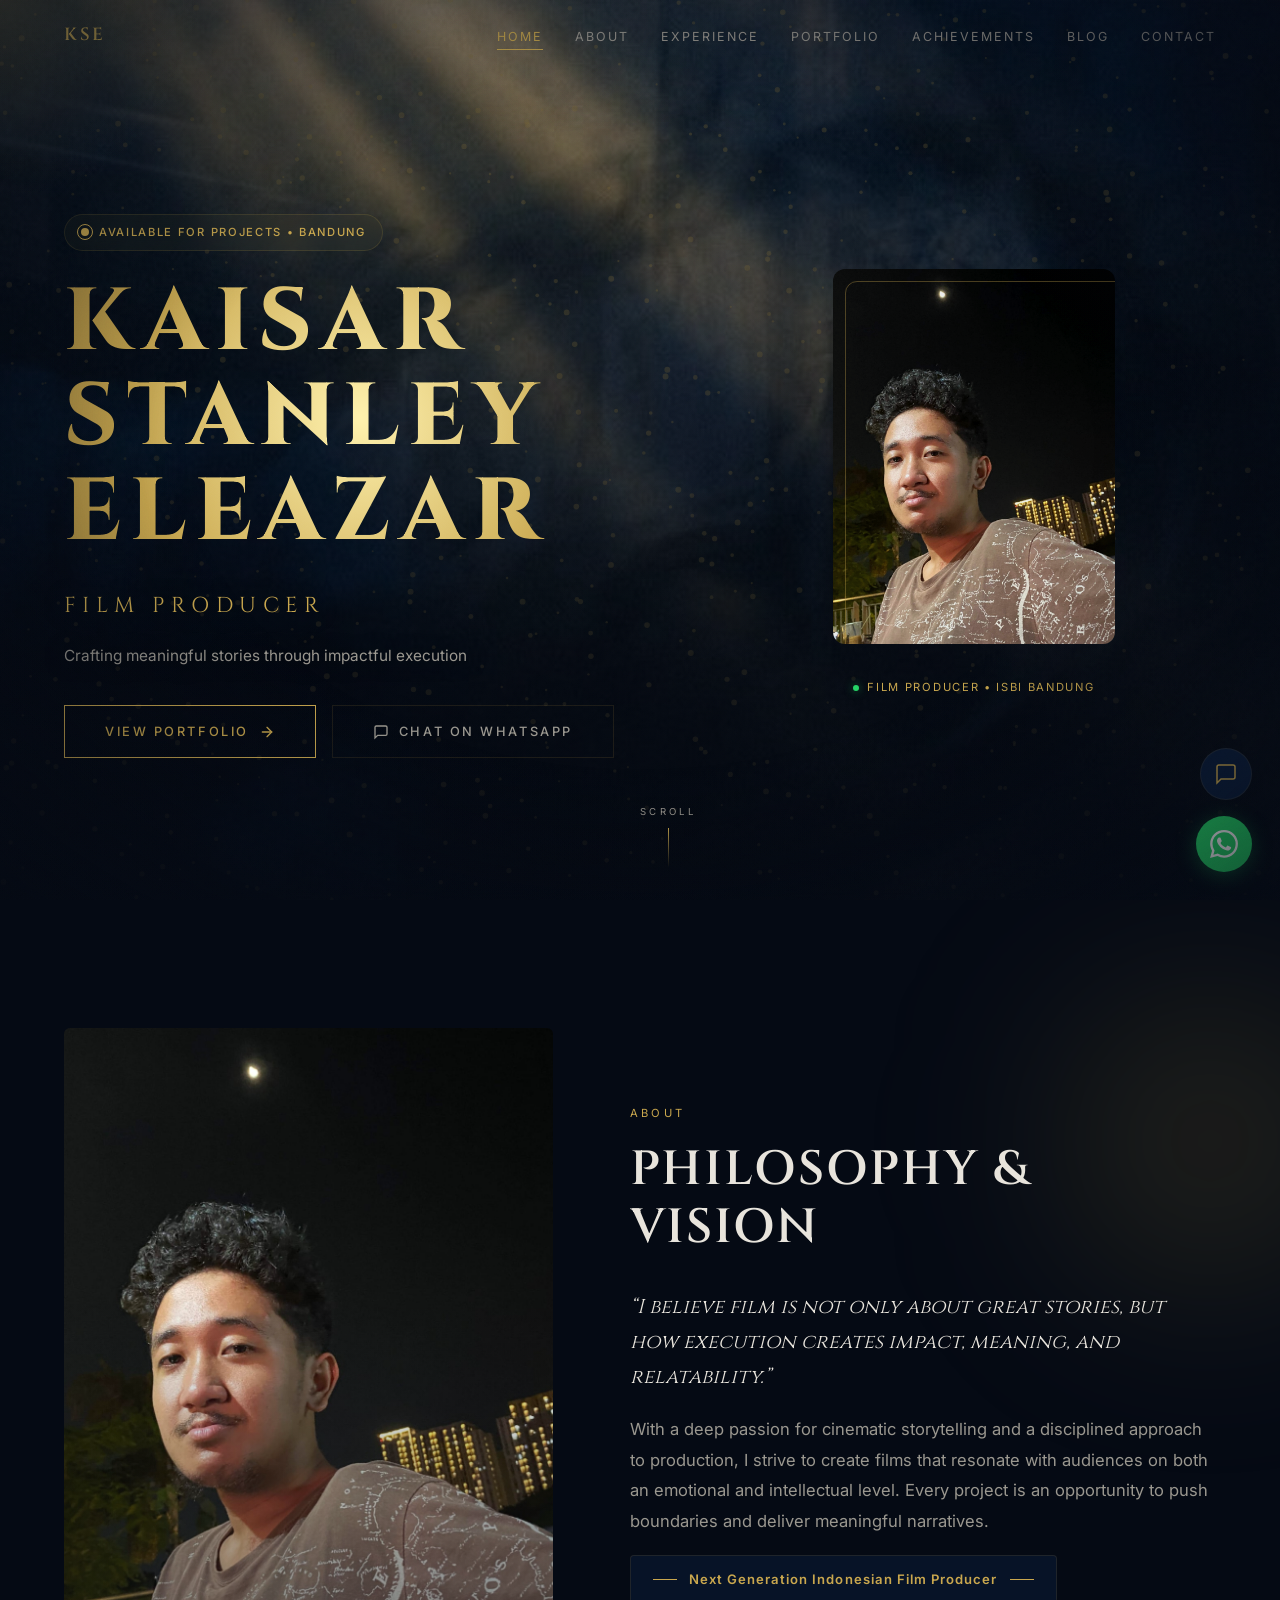
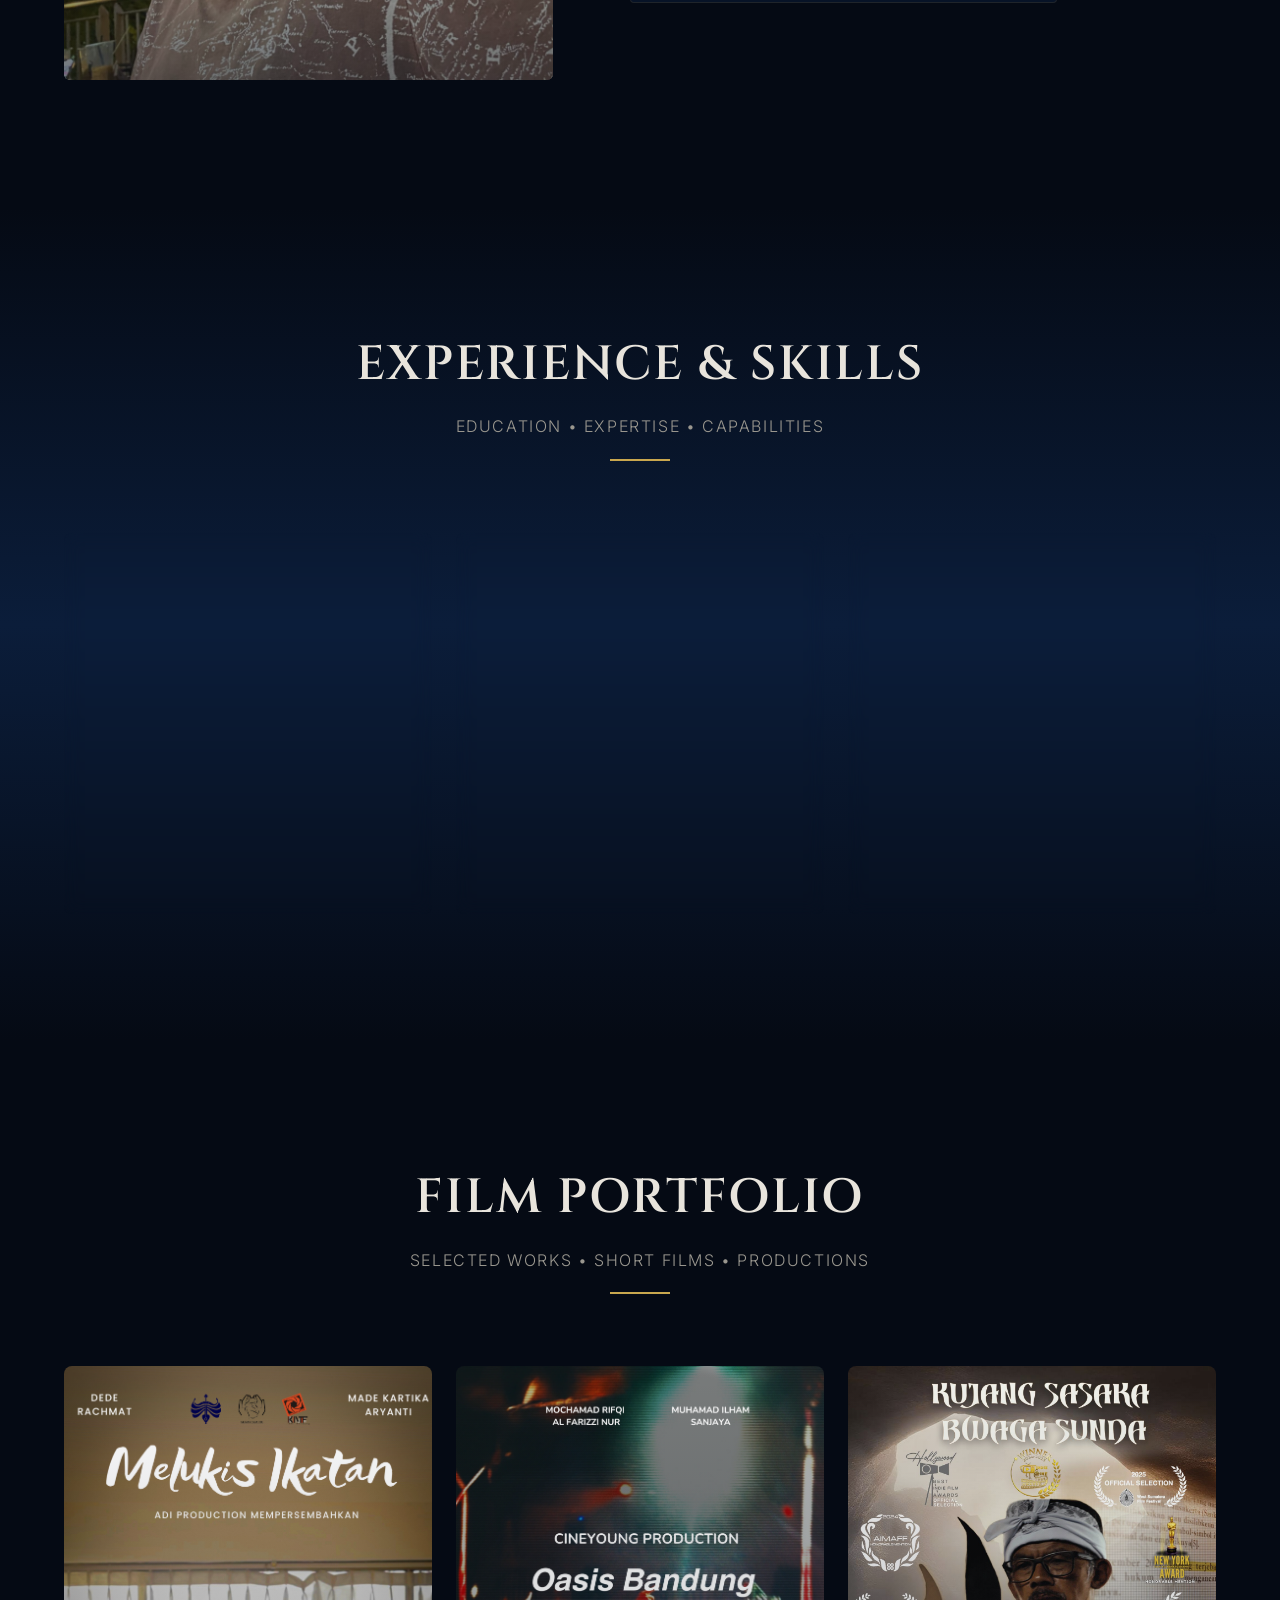
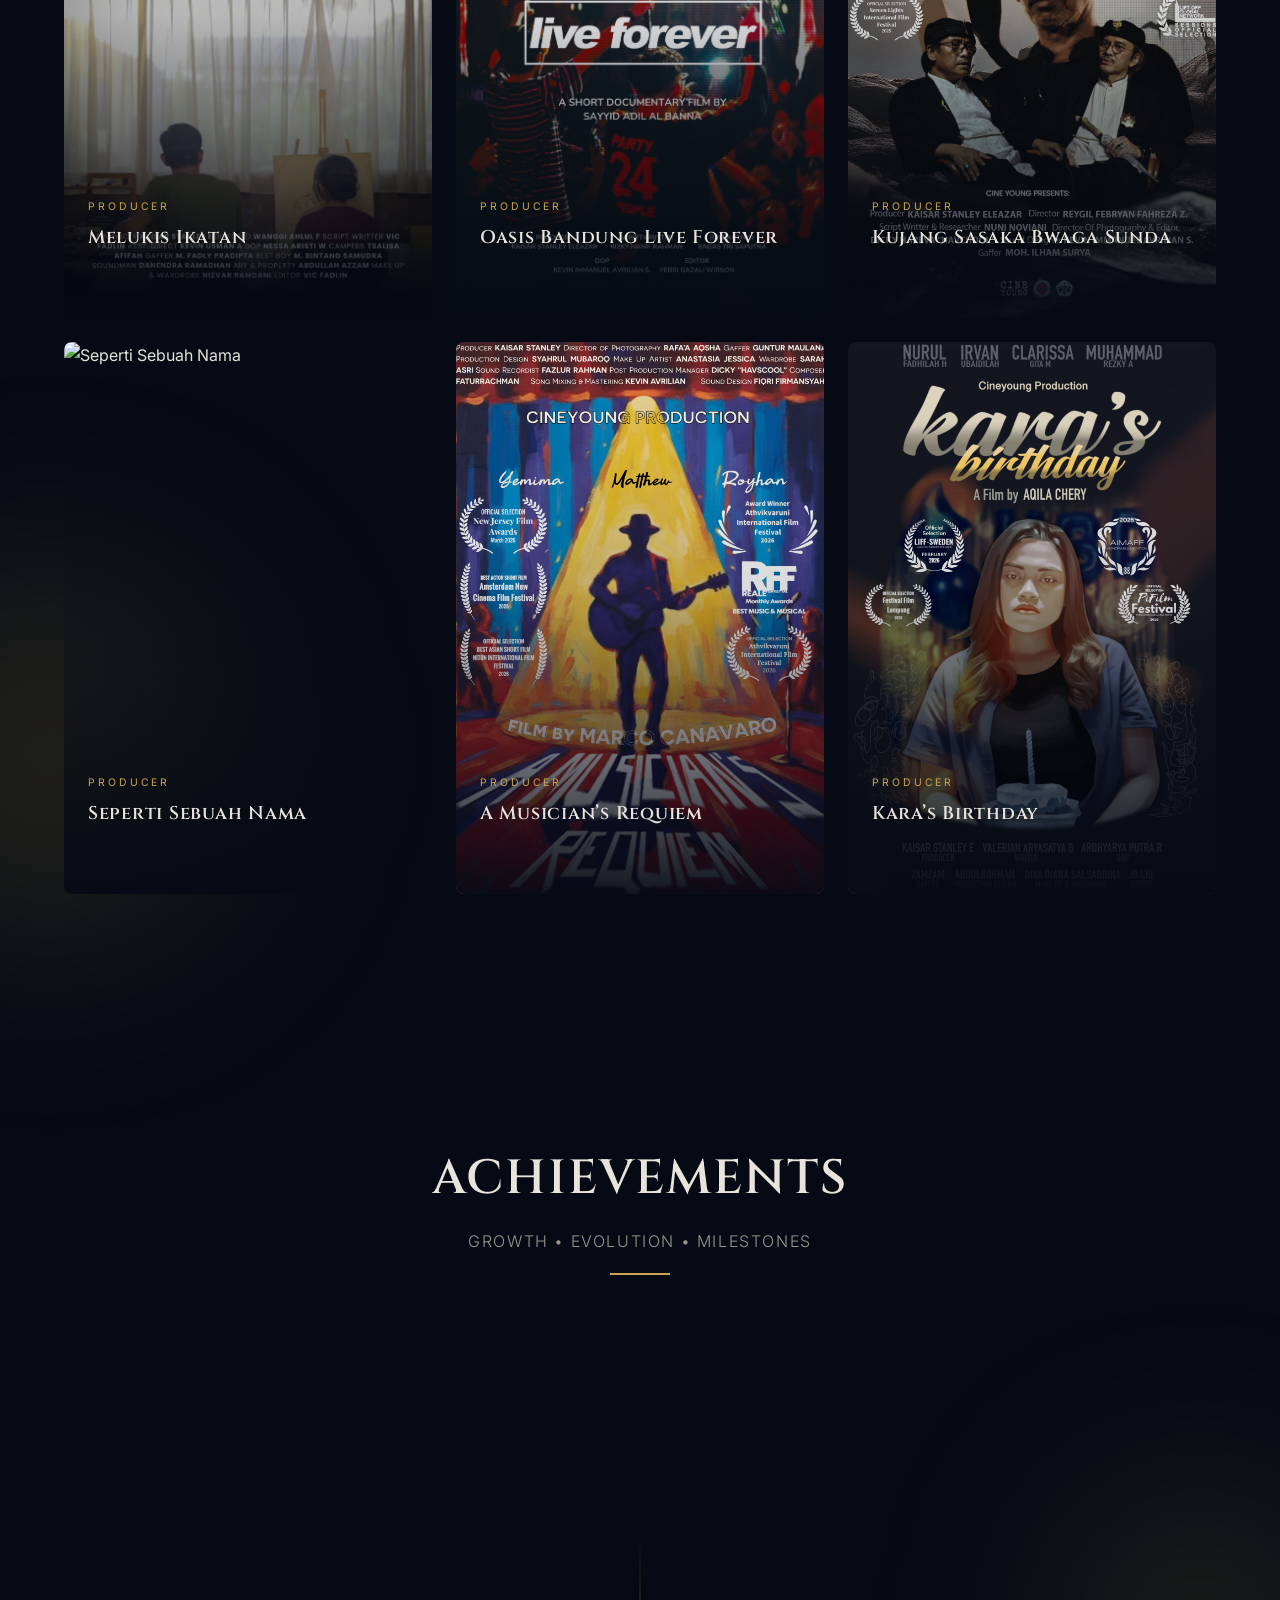
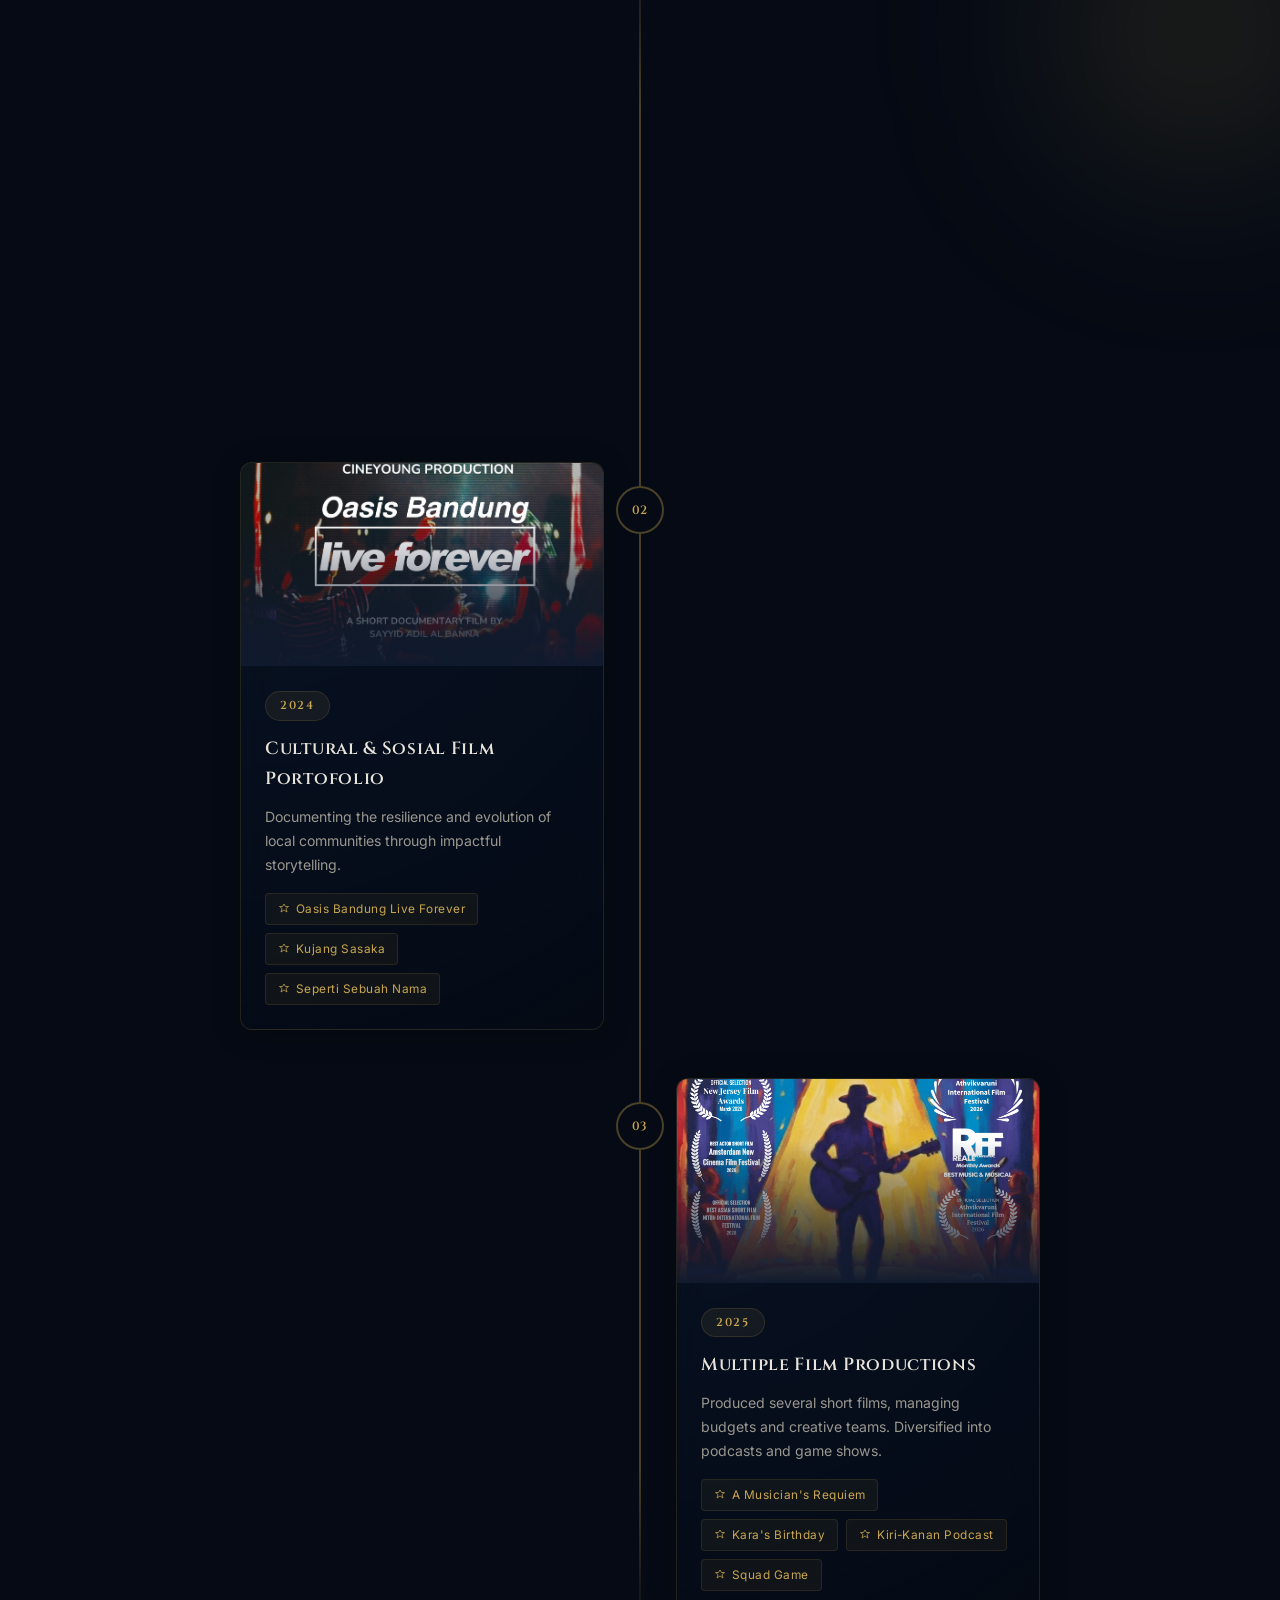
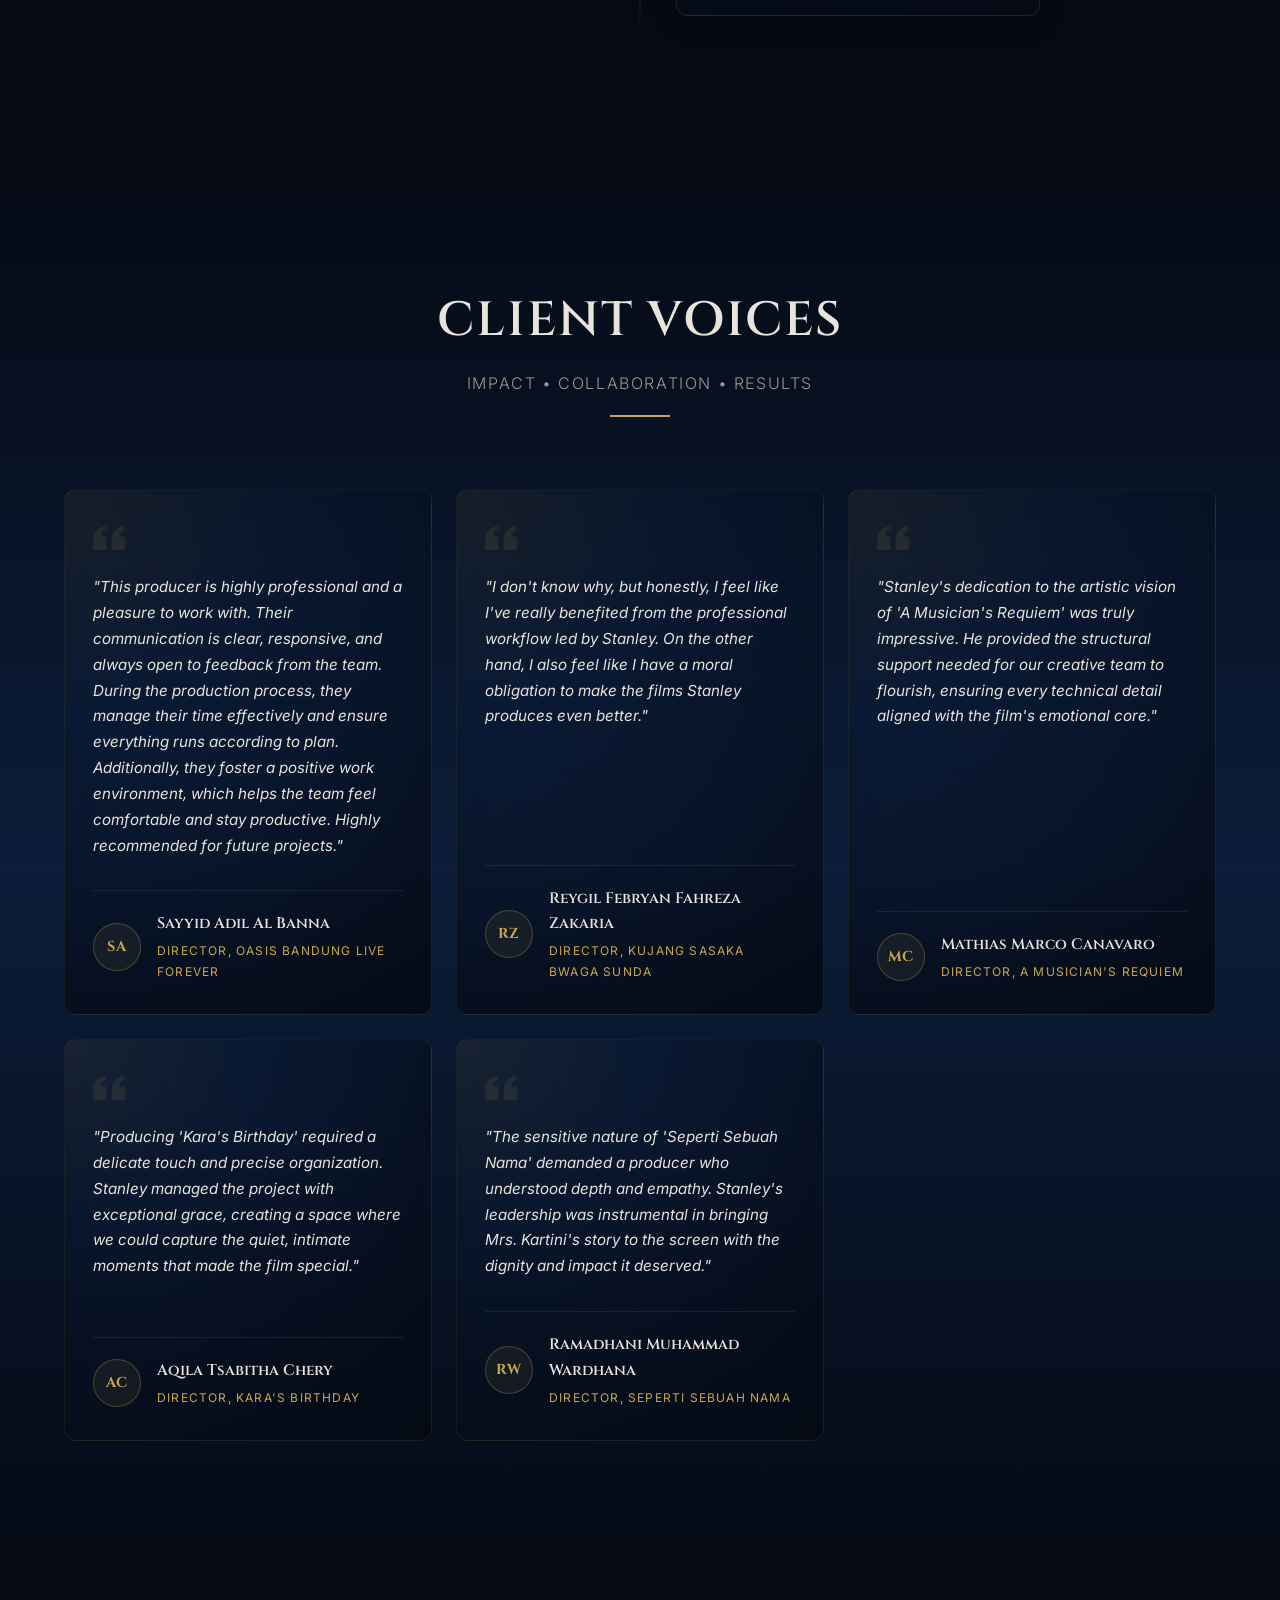
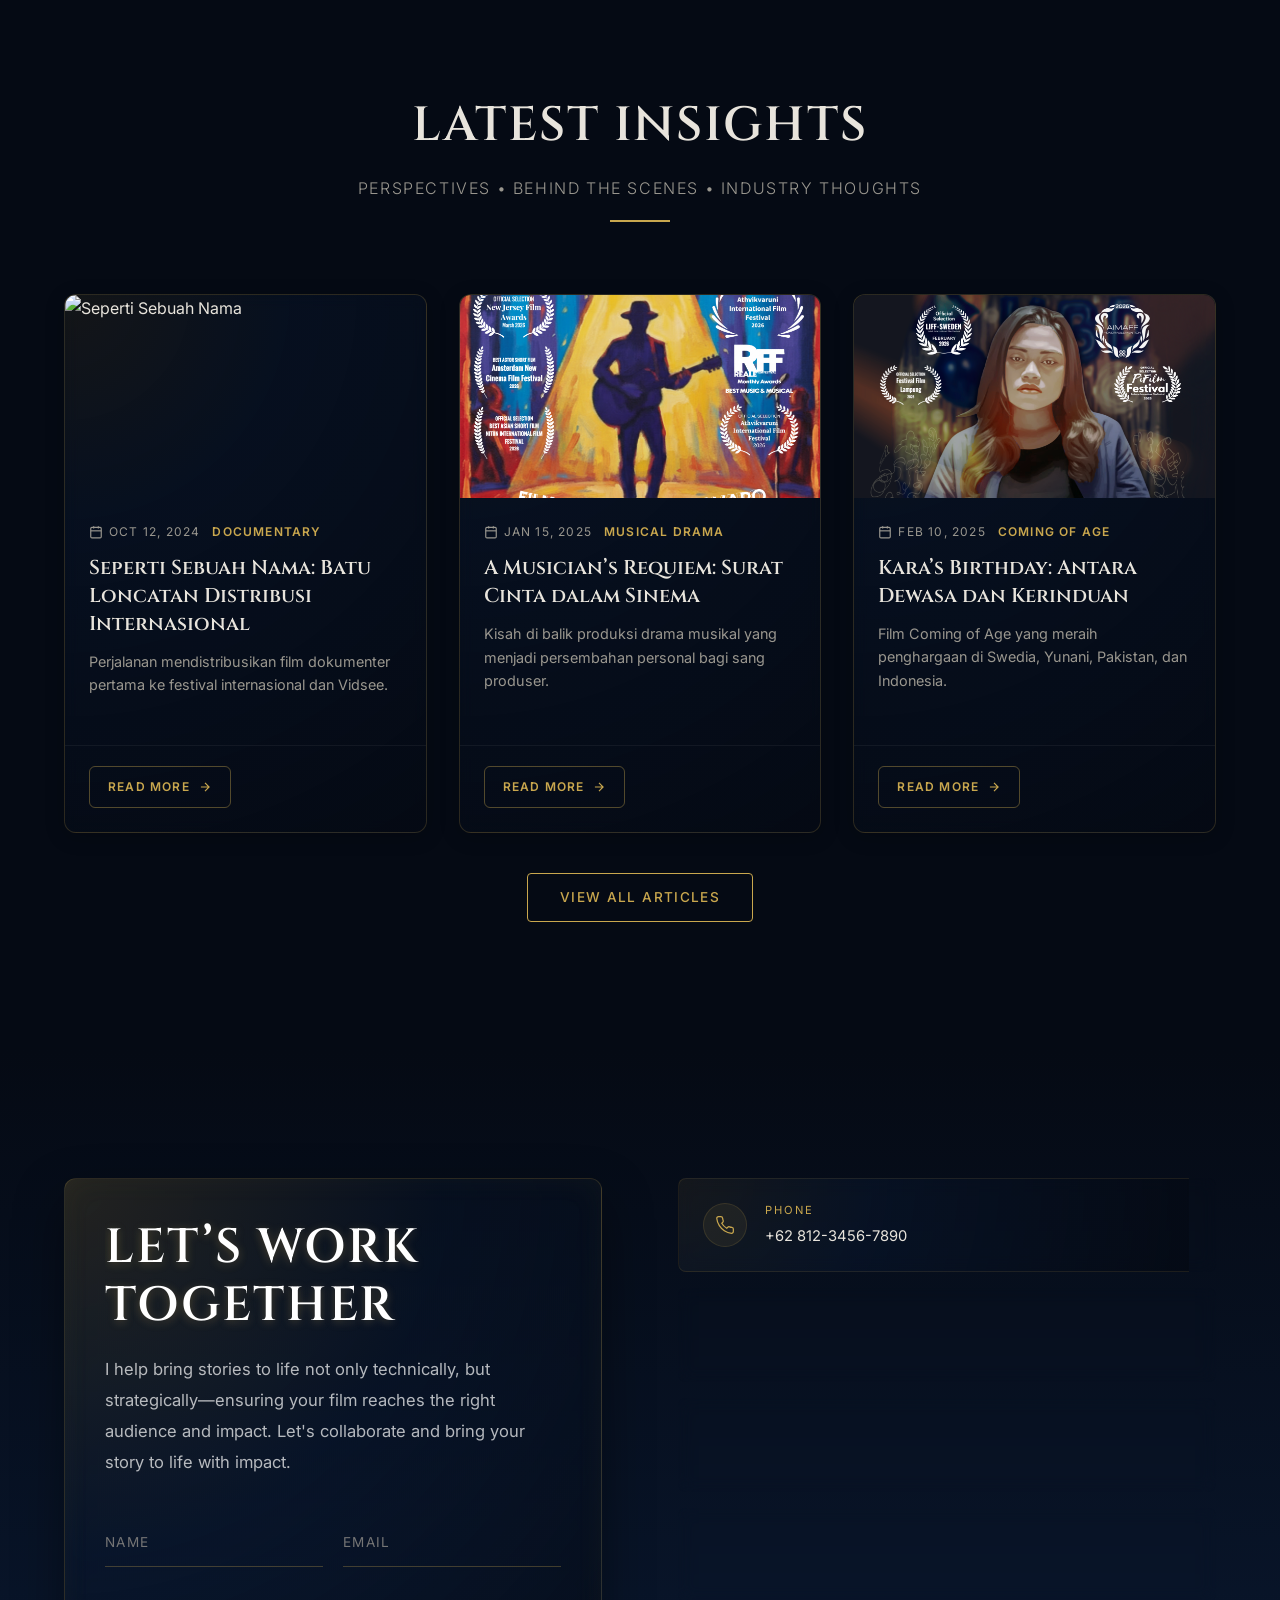
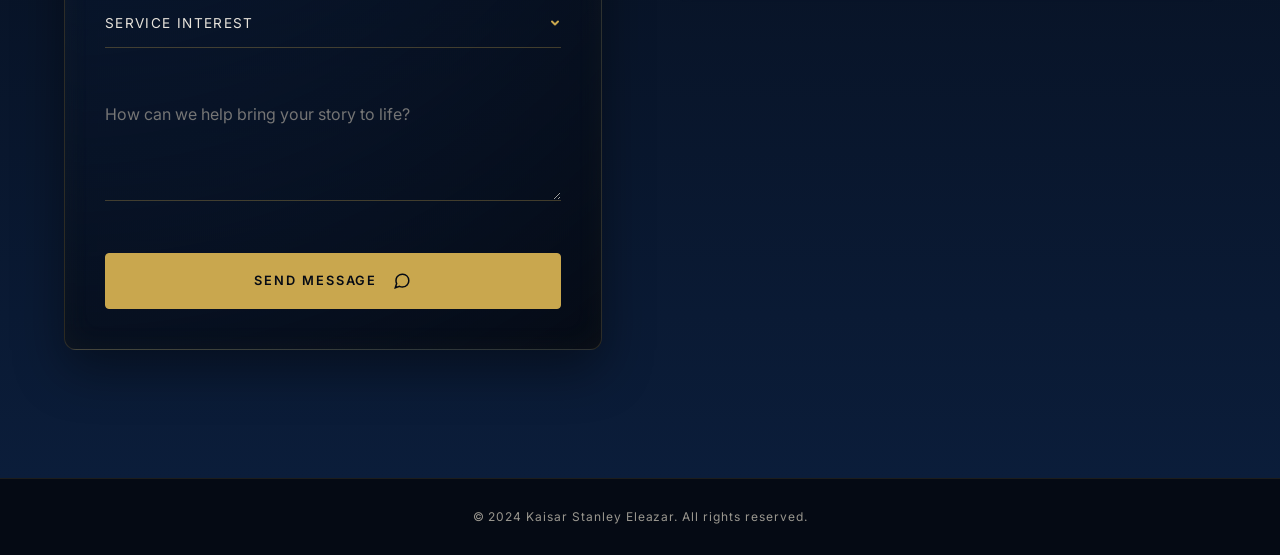
==== index.html @ 702318c0 "update" ====
<!doctype html>
<html lang="en">

<head>
  <meta charset="UTF-8" />
  <meta name="viewport" content="width=device-width, initial-scale=1.0" />
  <meta name="description"
    content="Kaisar Stanley Eleazar — Film Producer. Crafting meaningful stories through impactful execution. Explore the cinematic portfolio of an emerging Indonesian film producer." />
  <meta name="keywords"
    content="film producer, Indonesian cinema, Kaisar Stanley Eleazar, film portfolio, cinematic storytelling,  Kaisar Stanley, Kaisar, Stanley, Eleazar, Film, Producer, Indonesian, Cinema, Storytelling, Portfolio, Cinematic, " />
  <meta name="author" content="Kaisar Stanley Eleazar" />
  <meta name="theme-color" content="#050A14" />

  <meta property="og:title" content="Kaisar Stanley Eleazar — Film Producer" />
  <meta property="og:description" content="Crafting meaningful stories through impactful execution." />
  <meta property="og:type" content="website" />
  <meta property="og:image" content="assets/images/hero-bg.jpg" />

  <title>Kaisar Stanley Eleazar — Film Producer</title>

  <link rel="preconnect" href="https://fonts.googleapis.com" />
  <link rel="preconnect" href="https://fonts.gstatic.com" crossorigin />
  <link
    href="https://fonts.googleapis.com/css2?family=Cinzel:wght@400;500;600;700&family=Inter:wght@300;400;500;600&display=swap"
    rel="stylesheet" />

  <link rel="stylesheet" href="css/style.css" />
</head>

<body>
  <!-- Scroll Progress -->
  <div class="scroll-progress" id="scrollProgress" aria-hidden="true"></div>

  <!-- Preloader -->
  <div class="preloader" id="preloader">
    <span class="preloader__logo">Kaisar Stanley</span>
    <div class="preloader__bar">
      <div class="preloader__fill"></div>
    </div>
  </div>

  <!-- Grain & Vignette -->
  <div class="grain" id="grain" aria-hidden="true"></div>
  <div class="vignette" aria-hidden="true"></div>

  <!-- ========== NAVBAR ========== -->
  <nav class="navbar" id="navbar" role="navigation" aria-label="Main navigation">
    <div class="container navbar__inner">
      <a href="/" class="navbar__logo" id="navLogo">KSE</a>
      <ul class="navbar__links" id="navLinks">
        <li>
          <a href="#hero" class="navbar__link active" data-section="hero">Home</a>
        </li>
        <li>
          <a href="#about" class="navbar__link" data-section="about">About</a>
        </li>
        <li>
          <a href="#experience" class="navbar__link" data-section="experience">Experience</a>
        </li>
        <li>
          <a href="#portfolio" class="navbar__link" data-section="portfolio">Portfolio</a>
        </li>
        <li>
          <a href="#achievements" class="navbar__link" data-section="achievements">Achievements</a>
        </li>
        <li>
          <a href="#blog" class="navbar__link" data-section="blog">Blog</a>
        </li>
        <li>
          <a href="#contact" class="navbar__link" data-section="contact">Contact</a>
        </li>
      </ul>
      <button class="hamburger" id="hamburger" aria-label="Toggle menu" aria-expanded="false">
        <span></span><span></span><span></span>
      </button>
    </div>
  </nav>

  <!-- ========== HERO ========== -->
  <section class="hero" id="hero" aria-label="Hero">
    <!-- Interactive Particle Background (Reference Style) -->
    <canvas id="heroParticles" class="hero__particles" aria-hidden="true"></canvas>

    <!-- Cinematic Gradient Overlay -->
    <div class="hero__overlay"></div>

    <!-- Split content: Left text + Right photo -->
    <div class="hero__split container">
      <!-- Left: Text -->
      <div class="hero__text">
        <!-- Status Badge (Reference Style) -->
        <div class="hero__status-badge reveal">
          <span class="hero__status-dot"></span>
          <span class="hero__status-text">Available for Projects &bull; Bandung</span>
        </div>

        <h1 class="heading-xl hero__title">Kaisar Stanley<br />Eleazar</h1>
        <p class="hero__role">Film Producer</p>
        <p class="hero__desc">
          Crafting meaningful stories through impactful execution
        </p>
        <div class="hero__cta">
          <a href="#portfolio" class="btn" id="heroCta">
            View Portfolio
            <svg width="16" height="16" viewBox="0 0 24 24" fill="none" stroke="currentColor" stroke-width="2"
              stroke-linecap="round">
              <line x1="5" y1="12" x2="19" y2="12" />
              <polyline points="12 5 19 12 12 19" />
            </svg>
          </a>
          <a href="https://wa.me/6281234567890" class="btn btn--ghost" target="_blank" rel="noopener noreferrer">
            <svg width="16" height="16" viewBox="0 0 24 24" fill="none" stroke="currentColor" stroke-width="2"
              stroke-linecap="round">
              <path d="M21 15a2 2 0 0 1-2 2H7l-4 4V5a2 2 0 0 1 2-2h14a2 2 0 0 1 2 2z" />
            </svg>
            Chat on WhatsApp
          </a>
        </div>
      </div>

      <!-- Right: Photo frame -->
      <div class="hero__photo" id="heroPortrait">
        <div class="hero__photo-frame">
          <img src="assets/images/foto-producer.jpg" alt="Kaisar Stanley Eleazar" />
          <div class="hero__photo-border"></div>
        </div>
        <span class="hero__photo-badge">
          <span class="hero__photo-badge-dot"></span>
          Film Producer &bull; ISBI Bandung
        </span>
      </div>
    </div>

    <div class="hero__scroll">
      <span class="hero__scroll-label">Scroll</span>
      <div class="hero__scroll-line"></div>
    </div>
  </section>

  <!-- ========== ABOUT ========== -->
  <section class="about section-pad" id="about" aria-label="About">
    <div class="glow-orb glow-orb--gold" style="width: 300px; height: 300px; top: 10%; right: -80px" aria-hidden="true">
    </div>
    <div class="container">
      <div class="about__grid">
        <div class="about__img-wrap reveal">
          <img src="assets/images/foto-producer.jpg" alt="Kaisar Stanley Eleazar — portrait" loading="lazy" />
        </div>
        <div class="reveal d2">
          <span class="about__eyebrow">About</span>
          <h2 class="heading-lg about__title">Philosophy &amp; Vision</h2>
          <p class="about__philosophy">
            &ldquo;I believe film is not only about great stories, but how
            execution creates impact, meaning, and relatability.&rdquo;
          </p>
          <p class="body-text">
            With a deep passion for cinematic storytelling and a disciplined
            approach to production, I strive to create films that resonate
            with audiences on both an emotional and intellectual level. Every
            project is an opportunity to push boundaries and deliver
            meaningful narratives.
          </p>
          <div class="about__badge">
            <span class="about__badge-line"></span>
            <span class="about__badge-text">Next Generation Indonesian Film Producer</span>
            <span class="about__badge-line"></span>
          </div>
        </div>
      </div>
    </div>
  </section>

  <!-- ========== EXPERIENCE ========== -->
  <section class="experience section-pad" id="experience" aria-label="Experience">
    <div class="container">
      <div class="section-header reveal">
        <h2 class="heading-lg">Experience &amp; Skills</h2>
        <p class="subtitle">Education &bull; Expertise &bull; Capabilities</p>
        <hr class="section-divider" />
      </div>
      <div class="experience__grid">
        <div class="experience__card reveal d1">
          <div class="experience__card-icon">
            <svg viewBox="0 0 24 24" fill="none" stroke="currentColor" stroke-width="1.5" stroke-linecap="round">
              <path d="M22 10v6M2 10l10-5 10 5-10 5z" />
              <path d="M6 12v5c0 1.657 2.686 3 6 3s6-1.343 6-3v-5" />
            </svg>
          </div>
          <h3 class="experience__card-title">Education</h3>
          <p class="experience__card-text">
            Institut Seni Budaya Indonesia Bandung
          </p>
          <p class="experience__card-text" style="
                color: var(--gold);
                font-size: 0.8rem;
                letter-spacing: 0.06em;
                margin-top: 4px;
              ">
            2022 — Present
          </p>
        </div>
        <div class="experience__card reveal d2">
          <div class="experience__card-icon">
            <svg viewBox="0 0 24 24" fill="none" stroke="currentColor" stroke-width="1.5" stroke-linecap="round">
              <path d="M16 21v-2a4 4 0 0 0-4-4H6a4 4 0 0 0-4 4v2" />
              <circle cx="9" cy="7" r="4" />
              <path d="M22 21v-2a4 4 0 0 0-3-3.87" />
              <path d="M16 3.13a4 4 0 0 1 0 7.75" />
            </svg>
          </div>
          <h3 class="experience__card-title">Core Skills</h3>
          <p class="experience__card-text">
            Multifaceted expertise across production disciplines.
          </p>
          <div class="experience__tags">
            <span class="experience__tag">Film Distribution</span>
            <span class="experience__tag">Leadership</span>
            <span class="experience__tag">Money Management</span>
            <span class="experience__tag">People Management</span>
            <span class="experience__tag">Storytelling</span>
            <span class="experience__tag">Film Marketing</span>
          </div>
        </div>
        <div class="experience__card reveal d3">
          <div class="experience__card-icon">
            <svg viewBox="0 0 24 24" fill="none" stroke="currentColor" stroke-width="1.5" stroke-linecap="round">
              <rect x="2" y="2" width="20" height="20" rx="2.18" />
              <line x1="7" y1="2" x2="7" y2="22" />
              <line x1="17" y1="2" x2="17" y2="22" />
              <line x1="2" y1="12" x2="22" y2="12" />
              <line x1="2" y1="7" x2="7" y2="7" />
              <line x1="2" y1="17" x2="7" y2="17" />
              <line x1="17" y1="7" x2="22" y2="7" />
              <line x1="17" y1="17" x2="22" y2="17" />
            </svg>
          </div>
          <h3 class="experience__card-title">Production Mastery</h3>
          <p class="experience__card-text">
            End-to-end film production management—from pre-production planning
            through post-production delivery. Expertly navigating film distribution across national and international
            festivals, and digital platforms such as Sineasmov, Viddsee, and YouTube.
          </p>
        </div>
      </div>
    </div>
  </section>

  <!-- ========== PORTFOLIO ========== -->
  <section class="portfolio section-pad" id="portfolio" aria-label="Film portfolio">
    <div class="glow-orb glow-orb--gold" style="width: 380px; height: 380px; bottom: 5%; left: -140px"
      aria-hidden="true"></div>
    <div class="container">
      <div class="section-header reveal">
        <h2 class="heading-lg">Film Portfolio</h2>
        <p class="subtitle">
          Selected Works &bull; Short Films &bull; Productions
        </p>
        <hr class="section-divider" />
      </div>
      <div class="portfolio__grid">
        <article class="portfolio__card reveal d1" data-year="2022" data-category="Short Film / Drama"
          data-full-desc="In an effort to restore the family’s lost warmth, a father tries to reconnect with his apathetic daughter, but instead finds himself caught in a painful confrontation that brings old wounds to the surface."
          data-video-url="https://drive.google.com/file/d/1KFxaYra1lHqlL57BY_fDJEpgbzy9E4Zg/view?usp=drive_link">
          <img class="portfolio__card-img" src="assets/images/melukis-ikatan.png" alt="Melukis Ikatan" loading="lazy" />
          <div class="portfolio__card-overlay">
            <span class="portfolio__card-role">Producer</span>
            <h3 class="portfolio__card-title">Melukis Ikatan</h3>
            <p class="portfolio__card-desc">
              In an effort to restore the family’s lost warmth, a father tries to reconnect with his apathetic daughter.
            </p>
            <span class="portfolio__card-cta">View Details
              <svg viewBox="0 0 24 24" fill="none" stroke="currentColor" stroke-width="2" stroke-linecap="round">
                <line x1="5" y1="12" x2="19" y2="12" />
                <polyline points="12 5 19 12 12 19" />
              </svg></span>
          </div>
        </article>

        <article class="portfolio__card reveal d2" data-year="2024" data-category="Community / Documentary"
          data-full-desc="Oasis Bandung Live Forever tells the story of the struggle of the Oasis Bandung Community to maintain its identity and unity since its inception, overcoming internal conflicts, a lack of activities, and the impact of the pandemic. However, thanks to the solidarity of its members and small gigs that kept the spirit alive, they rose again with a new concept that expanded the community's influence. Despite another organizational crisis, sponsor support and the principle of “from the community, to the community” became the foundation that kept Oasis Bandung alive and beloved."
          data-video-url="https://drive.google.com/file/d/1LHLbIyAu70aNUg28z18O5cDNV2ZUgXVA/view?usp=drive_link">
          <img class="portfolio__card-img" src="assets/images/POSTER OASIS BANDUNG LIVE FOREVER.png" alt="Oasis Bandung Live Forever" loading="lazy" />
          <div class="portfolio__card-overlay">
            <span class="portfolio__card-role">Producer</span>
            <h3 class="portfolio__card-title">Oasis Bandung Live Forever</h3>
            <p class="portfolio__card-desc">
              The story of the Oasis Bandung Community's struggle to maintain its identity and unity through challenges and transformation.
            </p>
            <span class="portfolio__card-cta">View Details
              <svg viewBox="0 0 24 24" fill="none" stroke="currentColor" stroke-width="2" stroke-linecap="round">
                <line x1="5" y1="12" x2="19" y2="12" />
                <polyline points="12 5 19 12 12 19" />
              </svg></span>
          </div>
        </article>

        <article class="portfolio__card reveal d3" data-year="2024" data-category="Action / History"
          data-full-desc="Kang Aries and Kang Oca are two cultural experts and Kujang scholars who seek to provide a valid perspective on the philosophy of the Kujang, which was created by a master blacksmith named Abah Jajang, where the Kujang is often perceived by the general public as merely a sharp weapon. The two of them, “Kang Aries & Kang Oca,” took their case to court to defend the essence of the Kujang, so that it would not be misunderstood by the general public."
          data-video-url="https://drive.google.com/file/d/1R48O2iLMqHwmWX8oe-KP8S8b-u6wUxrE/view?usp=drive_link">
          <img class="portfolio__card-img" src="assets/images/POSTER-KUJANG-SASAKA-BWAGA-SUNDA.jpg" alt="Kujang Sasaka Bwaga Sunda"
            loading="lazy" />
          <div class="portfolio__card-overlay">
            <span class="portfolio__card-role">Producer</span>
            <h3 class="portfolio__card-title">Kujang Sasaka Bwaga Sunda</h3>
            <p class="portfolio__card-desc">
              Two cultural experts take their case to court to defend the essence and philosophy of the legendary Kujang.
            </p>
            <span class="portfolio__card-cta">View Details
              <svg viewBox="0 0 24 24" fill="none" stroke="currentColor" stroke-width="2" stroke-linecap="round">
                <line x1="5" y1="12" x2="19" y2="12" />
                <polyline points="12 5 19 12 12 19" />
              </svg></span>
          </div>
        </article>

        <article class="portfolio__card reveal d4" data-year="2024" data-category="Documentary / Drama"
          data-full-desc="A contract teacher with a visual impairment named Mrs. Kartini, who has taught at the ABCD Caringin Special Education School for 20 years, has finally received a Decree (SK) granting her the legal status of a P3K (Government Employee with a Work Agreement)."
          data-video-url="https://drive.google.com/file/d/16K4x7v7zSFYzYPa_Xy5JKC5JXREFUlpj/view?usp=drive_link">
          <img class="portfolio__card-img" src="assets/images/ssn.png" alt="Seperti Sebuah Nama"
            loading="lazy" />
          <div class="portfolio__card-overlay">
            <span class="portfolio__card-role">Producer</span>
            <h3 class="portfolio__card-title">Seperti Sebuah Nama</h3>
            <p class="portfolio__card-desc">
              Mrs. Kartini, a visually impaired teacher of 20 years, finally receives her legal status as a government employee.
            </p>
            <span class="portfolio__card-cta">View Details
              <svg viewBox="0 0 24 24" fill="none" stroke="currentColor" stroke-width="2" stroke-linecap="round">
                <line x1="5" y1="12" x2="19" y2="12" />
                <polyline points="12 5 19 12 12 19" />
              </svg></span>
          </div>
        </article>

        <article class="portfolio__card reveal d5" data-year="2025" data-category="Art-House / Drama"
          data-full-desc="An ordinary college student with big dreams who wants to achieve them, but is abandoned by his closest friend and girlfriend along the way."
          data-video-url="https://drive.google.com/file/d/1cO6kjUboSUPZhmec5PVen4QVpVWqdLgH/view?usp=drive_link">
          <img class="portfolio__card-img" src="assets/images/musicians-requiem-2.png" alt="A Musician's Requiem"
            loading="lazy" />
          <div class="portfolio__card-overlay">
            <span class="portfolio__card-role">Producer</span>
            <h3 class="portfolio__card-title">A Musician&rsquo;s Requiem</h3>
            <p class="portfolio__card-desc">
              A college student with big dreams faces the painful reality of being abandoned by those closest to him.
            </p>
            <span class="portfolio__card-cta">View Details
              <svg viewBox="0 0 24 24" fill="none" stroke="currentColor" stroke-width="2" stroke-linecap="round">
                <line x1="5" y1="12" x2="19" y2="12" />
                <polyline points="12 5 19 12 12 19" />
              </svg></span>
          </div>
        </article>

        <article class="portfolio__card reveal d6" data-year="2025" data-category="Slice-of-Life / Drama"
          data-full-desc="Kara (23) tried to celebrate her birthday in the hope of recapturing the warmth of her childhood birthdays. However, her birthday has now become a day that brings her back to reality."
          data-video-url="https://drive.google.com/file/d/1YFFVqWCdhhxjtswMQu-_KSy61hTZztwc/view?usp=drive_link">
          <img class="portfolio__card-img" src="assets/images/kara.png" alt="Kara's Birthday"
            loading="lazy" />
          <div class="portfolio__card-overlay">
            <span class="portfolio__card-role">Producer</span>
            <h3 class="portfolio__card-title">Kara&rsquo;s Birthday</h3>
            <p class="portfolio__card-desc">
              A warm yet bittersweet slice-of-life short capturing the quiet
              significance of an ordinary celebration.
            </p>
            <span class="portfolio__card-cta">View Details
              <svg viewBox="0 0 24 24" fill="none" stroke="currentColor" stroke-width="2" stroke-linecap="round">
                <line x1="5" y1="12" x2="19" y2="12" />
                <polyline points="12 5 19 12 12 19" />
              </svg></span>
          </div>
        </article>
      </div>
    </div>
  </section>


  <!-- ========== ACHIEVEMENTS ========== -->
  <section class="achievements section-pad" id="achievements" aria-label="Achievements">
    <div class="glow-orb glow-orb--gold" style="width: 280px; height: 280px; top: 20%; right: -60px" aria-hidden="true">
    </div>
    <div class="container">
      <div class="section-header reveal">
        <h2 class="heading-lg">Achievements</h2>
        <p class="subtitle">Growth &bull; Evolution &bull; Milestones</p>
        <hr class="section-divider" />
      </div>

      <blockquote class="achievements__quote reveal">
        From failure to growth, these works mark my evolution as a producer.
      </blockquote>

      <!-- Timeline -->
      <div class="timeline">
        <div class="timeline__item timeline__item--right reveal d1">
          <div class="timeline__dot">
            <span class="timeline__number">01</span>
          </div>
          <div class="timeline__card">
            <div class="timeline__card-img">
              <img src="assets/images/melukis-ikatan.png" alt="Melukis Ikatan" loading="lazy" />
            </div>
            <div class="timeline__card-body">
              <span class="timeline__year">2022</span>
              <h3 class="timeline__title">Journey Began</h3>
              <p class="timeline__desc">
                Enrolled at Institut Seni Budaya Indonesia Bandung, combining
                academic rigor with hands-on production experience.
              </p>
              <div class="timeline__films">
                <div class="timeline__film">
                  <svg viewBox="0 0 24 24" fill="none" stroke="currentColor" stroke-width="1.5">
                    <path d="M12 2L9 7H3l5 4-2 7 6-4 6 4-2-7 5-4h-6z" />
                  </svg>
                  <span>Melukis Ikatan</span>
                </div>
              </div>
            </div>
          </div>
        </div>

        <div class="timeline__item timeline__item--left reveal d2">
          <div class="timeline__dot">
            <span class="timeline__number">02</span>
          </div>
          <div class="timeline__card">
            <div class="timeline__card-img">
              <img src="assets/images/POSTER OASIS BANDUNG LIVE FOREVER.png" alt="Oasis Bandung Live Forever" loading="lazy" />
            </div>
            <div class="timeline__card-body">
              <span class="timeline__year">2024</span>
              <h3 class="timeline__title">Cultural & Sosial Film Portofolio</h3>
              <p class="timeline__desc">
                Documenting the resilience and evolution of local communities through impactful storytelling.
              </p>
              <div class="timeline__films">
                <div class="timeline__film">
                  <svg viewBox="0 0 24 24" fill="none" stroke="currentColor" stroke-width="1.5">
                    <path d="M12 2L9 7H3l5 4-2 7 6-4 6 4-2-7 5-4h-6z" />
                  </svg>
                  <span>Oasis Bandung Live Forever</span>
                </div>
                <div class="timeline__film">
                  <svg viewBox="0 0 24 24" fill="none" stroke="currentColor" stroke-width="1.5">
                    <path d="M12 2L9 7H3l5 4-2 7 6-4 6 4-2-7 5-4h-6z" />
                  </svg>
                  <span>Kujang Sasaka</span>
                </div>
                <div class="timeline__film">
                  <svg viewBox="0 0 24 24" fill="none" stroke="currentColor" stroke-width="1.5">
                    <path d="M12 2L9 7H3l5 4-2 7 6-4 6 4-2-7 5-4h-6z" />
                  </svg>
                  <span>Seperti Sebuah Nama</span>
                </div>
              </div>
            </div>
          </div>
        </div>

        <div class="timeline__item timeline__item--right reveal d3">
          <div class="timeline__dot">
            <span class="timeline__number">03</span>
          </div>
          <div class="timeline__card">
            <div class="timeline__card-img">
              <img src="assets/images/musicians-requiem-2.png" alt="A Musician's Requiem" loading="lazy" />
            </div>
            <div class="timeline__card-body">
              <span class="timeline__year">2025</span>
              <h3 class="timeline__title">Multiple Film Productions</h3>
              <p class="timeline__desc">
                Produced several short films, managing budgets and creative
                teams. Diversified into podcasts and game shows.
              </p>
              <div class="timeline__films">
                <div class="timeline__film">
                  <svg viewBox="0 0 24 24" fill="none" stroke="currentColor" stroke-width="1.5">
                    <path d="M12 2L9 7H3l5 4-2 7 6-4 6 4-2-7 5-4h-6z" />
                  </svg>
                  <span>A Musician's Requiem</span>
                </div>
                <div class="timeline__film">
                  <svg viewBox="0 0 24 24" fill="none" stroke="currentColor" stroke-width="1.5">
                    <path d="M12 2L9 7H3l5 4-2 7 6-4 6 4-2-7 5-4h-6z" />
                  </svg>
                  <span>Kara's Birthday</span>
                </div>
                <div class="timeline__film">
                  <svg viewBox="0 0 24 24" fill="none" stroke="currentColor" stroke-width="1.5">
                    <path d="M12 2L9 7H3l5 4-2 7 6-4 6 4-2-7 5-4h-6z" />
                  </svg>
                  <span>Kiri-Kanan Podcast</span>
                </div>
                <div class="timeline__film">
                  <svg viewBox="0 0 24 24" fill="none" stroke="currentColor" stroke-width="1.5">
                    <path d="M12 2L9 7H3l5 4-2 7 6-4 6 4-2-7 5-4h-6z" />
                  </svg>
                  <span>Squad Game</span>
                </div>
              </div>
            </div>
          </div>
        </div>
      </div>
    </div>
  </section>

  <!-- ========== TESTIMONIALS ========== -->
  <section class="testimonials section-pad" id="testimonials" aria-label="Client Testimonials">
    <div class="container">
      <div class="section-header reveal">
        <h2 class="heading-lg">Client Voices</h2>
        <p class="subtitle">Impact &bull; Collaboration &bull; Results</p>
        <hr class="section-divider" />
      </div>

      <div class="testimonials__grid">
        <!-- Testimonial 1 (Real) -->
        <article class="testimonial-card reveal d1">
          <div class="testimonial-card__quote-icon">
            <svg viewBox="0 0 24 24" fill="currentColor" opacity="0.1">
              <path
                d="M14.017 21v-7.391c0-5.704 3.731-9.57 8.983-10.609l.995 2.151c-2.432.917-3.995 3.638-3.995 5.849h4v10h-9.983zm-14.017 0v-7.391c0-5.704 3.748-9.57 9-10.609l.996 2.151c-2.433.917-3.996 3.638-3.996 5.849h3.983v10h-9.983z" />
            </svg>
          </div>
          <p class="testimonial-card__text">
            "This producer is highly professional and a pleasure to work with. Their communication is clear, responsive, and always open to feedback from the team. During the production process, they manage their time effectively and ensure everything runs according to plan. Additionally, they foster a positive work environment, which helps the team feel comfortable and stay productive. Highly recommended for future projects."
          </p>
          <div class="testimonial-card__client">
            <div class="testimonial-card__avatar">
              <span class="testimonial-card__initials">SA</span>
            </div>
            <div class="testimonial-card__info">
              <h4 class="testimonial-card__name">Sayyid Adil Al Banna</h4>
              <p class="testimonial-card__role">Director, Oasis Bandung Live Forever</p>
            </div>
          </div>
        </article>

        <!-- Testimonial 2 (Real) -->
        <article class="testimonial-card reveal d2">
          <div class="testimonial-card__quote-icon">
            <svg viewBox="0 0 24 24" fill="currentColor" opacity="0.1">
              <path
                d="M14.017 21v-7.391c0-5.704 3.731-9.57 8.983-10.609l.995 2.151c-2.432.917-3.995 3.638-3.995 5.849h4v10h-9.983zm-14.017 0v-7.391c0-5.704 3.748-9.57 9-10.609l.996 2.151c-2.433.917-3.996 3.638-3.996 5.849h3.983v10h-9.983z" />
            </svg>
          </div>
          <p class="testimonial-card__text">
            "I don't know why, but honestly, I feel like I've really benefited from the professional workflow led by Stanley. On the other hand, I also feel like I have a moral obligation to make the films Stanley produces even better."
          </p>
          <div class="testimonial-card__client">
            <div class="testimonial-card__avatar">
              <span class="testimonial-card__initials">RZ</span>
            </div>
            <div class="testimonial-card__info">
              <h4 class="testimonial-card__name">Reygil Febryan Fahreza Zakaria</h4>
              <p class="testimonial-card__role">Director, Kujang Sasaka Bwaga Sunda</p>
            </div>
          </div>
        </article>

        <!-- Testimonial 3 (Random) -->
        <article class="testimonial-card reveal d3">
          <div class="testimonial-card__quote-icon">
            <svg viewBox="0 0 24 24" fill="currentColor" opacity="0.1">
              <path
                d="M14.017 21v-7.391c0-5.704 3.731-9.57 8.983-10.609l.995 2.151c-2.432.917-3.995 3.638-3.995 5.849h4v10h-9.983zm-14.017 0v-7.391c0-5.704 3.748-9.57 9-10.609l.996 2.151c-2.433.917-3.996 3.638-3.996 5.849h3.983v10h-9.983z" />
            </svg>
          </div>
          <p class="testimonial-card__text">
            "Stanley's dedication to the artistic vision of 'A Musician's Requiem' was truly impressive. He provided the structural support needed for our creative team to flourish, ensuring every technical detail aligned with the film's emotional core."
          </p>
          <div class="testimonial-card__client">
            <div class="testimonial-card__avatar">
              <span class="testimonial-card__initials">MC</span>
            </div>
            <div class="testimonial-card__info">
              <h4 class="testimonial-card__name">Mathias Marco Canavaro</h4>
              <p class="testimonial-card__role">Director, A Musician's Requiem</p>
            </div>
          </div>
        </article>

        <!-- Testimonial 4 (Random) -->
        <article class="testimonial-card reveal d1">
          <div class="testimonial-card__quote-icon">
            <svg viewBox="0 0 24 24" fill="currentColor" opacity="0.1">
              <path
                d="M14.017 21v-7.391c0-5.704 3.731-9.57 8.983-10.609l.995 2.151c-2.432.917-3.995 3.638-3.995 5.849h4v10h-9.983zm-14.017 0v-7.391c0-5.704 3.748-9.57 9-10.609l.996 2.151c-2.433.917-3.996 3.638-3.996 5.849h3.983v10h-9.983z" />
            </svg>
          </div>
          <p class="testimonial-card__text">
            "Producing 'Kara's Birthday' required a delicate touch and precise organization. Stanley managed the project with exceptional grace, creating a space where we could capture the quiet, intimate moments that made the film special."
          </p>
          <div class="testimonial-card__client">
            <div class="testimonial-card__avatar">
              <span class="testimonial-card__initials">AC</span>
            </div>
            <div class="testimonial-card__info">
              <h4 class="testimonial-card__name">Aqila Tsabitha Chery</h4>
              <p class="testimonial-card__role">Director, Kara's Birthday</p>
            </div>
          </div>
        </article>

        <!-- Testimonial 5 (Random) -->
        <article class="testimonial-card reveal d2">
          <div class="testimonial-card__quote-icon">
            <svg viewBox="0 0 24 24" fill="currentColor" opacity="0.1">
              <path
                d="M14.017 21v-7.391c0-5.704 3.731-9.57 8.983-10.609l.995 2.151c-2.432.917-3.995 3.638-3.995 5.849h4v10h-9.983zm-14.017 0v-7.391c0-5.704 3.748-9.57 9-10.609l.996 2.151c-2.433.917-3.996 3.638-3.996 5.849h3.983v10h-9.983z" />
            </svg>
          </div>
          <p class="testimonial-card__text">
            "The sensitive nature of 'Seperti Sebuah Nama' demanded a producer who understood depth and empathy. Stanley's leadership was instrumental in bringing Mrs. Kartini's story to the screen with the dignity and impact it deserved."
          </p>
          <div class="testimonial-card__client">
            <div class="testimonial-card__avatar">
              <span class="testimonial-card__initials">RW</span>
            </div>
            <div class="testimonial-card__info">
              <h4 class="testimonial-card__name">Ramadhani Muhammad Wardhana</h4>
              <p class="testimonial-card__role">Director, Seperti Sebuah Nama</p>
            </div>
          </div>
        </article>
      </div>
    </div>
  </section>

  <!-- ========== BLOG PREVIEW ========== -->
  <section class="blog-preview section-pad" id="blog" aria-label="Latest Insights">
    <div class="container">
      <div class="section-header reveal">
        <h2 class="heading-lg">Latest Insights</h2>
        <p class="subtitle">Perspectives &bull; Behind The Scenes &bull; Industry Thoughts</p>
        <hr class="section-divider" />
      </div>

      <div class="blog-listing__grid" style="margin-bottom: 40px;">
        <!-- Article 1 -->
        <article class="blog-card reveal d1">
          <a href="blog/seperti-sebuah-nama/" class="blog-card__link">
            <div class="blog-card__img-wrap">
              <img src="assets/images/ssn.png" alt="Seperti Sebuah Nama" class="blog-card__img"
                loading="lazy" />
            </div>
            <div class="blog-card__body">
              <div class="blog-card__meta">
                <span class="blog-card__date">
                  <svg viewBox="0 0 24 24" width="14" height="14" fill="none" stroke="currentColor" stroke-width="2">
                    <rect x="3" y="4" width="18" height="18" rx="2" ry="2"></rect>
                    <line x1="16" y1="2" x2="16" y2="6"></line>
                    <line x1="8" y1="2" x2="8" y2="6"></line>
                    <line x1="3" y1="10" x2="21" y2="10"></line>
                  </svg>
                  Oct 12, 2024
                </span>
                <span class="blog-card__category">Documentary</span>
              </div>
              <h2 class="blog-card__title">Seperti Sebuah Nama: Batu Loncatan Distribusi Internasional</h2>
              <p class="blog-card__excerpt">Perjalanan mendistribusikan film dokumenter pertama ke festival internasional dan Vidsee.</p>
            </div>
            <div class="blog-card__footer" style="padding: 0 24px 24px;">
              <div class="blog-card__readmore">
                Read More
                <svg viewBox="0 0 24 24" fill="none" stroke="currentColor" stroke-width="2">
                  <path d="M5 12h14M12 5l7 7-7 7" />
                </svg>
              </div>
            </div>
          </a>
        </article>

        <!-- Article 2 -->
        <article class="blog-card reveal d2">
          <a href="blog/musicians-requiem/" class="blog-card__link">
            <div class="blog-card__img-wrap">
              <img src="assets/images/musicians-requiem-2.png" alt="A Musician's Requiem" class="blog-card__img" loading="lazy" />
            </div>
            <div class="blog-card__body">
              <div class="blog-card__meta">
                <span class="blog-card__date">
                  <svg viewBox="0 0 24 24" width="14" height="14" fill="none" stroke="currentColor" stroke-width="2">
                    <rect x="3" y="4" width="18" height="18" rx="2" ry="2"></rect>
                    <line x1="16" y1="2" x2="16" y2="6"></line>
                    <line x1="8" y1="2" x2="8" y2="6"></line>
                    <line x1="3" y1="10" x2="21" y2="10"></line>
                  </svg>
                  Jan 15, 2025
                </span>
                <span class="blog-card__category">Musical Drama</span>
              </div>
              <h2 class="blog-card__title">A Musician’s Requiem: Surat Cinta dalam Sinema</h2>
              <p class="blog-card__excerpt">Kisah di balik produksi drama musikal yang menjadi persembahan personal bagi sang produser.</p>
            </div>
            <div class="blog-card__footer" style="padding: 0 24px 24px;">
              <div class="blog-card__readmore">
                Read More
                <svg viewBox="0 0 24 24" fill="none" stroke="currentColor" stroke-width="2">
                  <path d="M5 12h14M12 5l7 7-7 7" />
                </svg>
              </div>
            </div>
          </a>
        </article>

        <!-- Article 3 -->
        <article class="blog-card reveal d3">
          <a href="blog/karas-birthday/" class="blog-card__link">
            <div class="blog-card__img-wrap">
              <img src="assets/images/kara.png" alt="Kara's Birthday" class="blog-card__img" loading="lazy" />
            </div>
            <div class="blog-card__body">
              <div class="blog-card__meta">
                <span class="blog-card__date">
                  <svg viewBox="0 0 24 24" width="14" height="14" fill="none" stroke="currentColor" stroke-width="2">
                    <rect x="3" y="4" width="18" height="18" rx="2" ry="2"></rect>
                    <line x1="16" y1="2" x2="16" y2="6"></line>
                    <line x1="8" y1="2" x2="8" y2="6"></line>
                    <line x1="3" y1="10" x2="21" y2="10"></line>
                  </svg>
                  Feb 10, 2025
                </span>
                <span class="blog-card__category">Coming Of Age</span>
              </div>
              <h2 class="blog-card__title">Kara’s Birthday: Antara Dewasa dan Kerinduan</h2>
              <p class="blog-card__excerpt">Film Coming of Age yang meraih penghargaan di Swedia, Yunani, Pakistan, dan Indonesia.</p>
            </div>
            <div class="blog-card__footer" style="padding: 0 24px 24px;">
              <div class="blog-card__readmore">
                Read More
                <svg viewBox="0 0 24 24" fill="none" stroke="currentColor" stroke-width="2">
                  <path d="M5 12h14M12 5l7 7-7 7" />
                </svg>
              </div>
            </div>
          </a>
        </article>
      </div>

      <div class="text-center reveal d3" style="text-align: center;">
        <a href="blog/" class="btn btn--outline"
          style="border: 1px solid var(--gold); color: var(--gold); padding: 12px 32px; border-radius: 4px; letter-spacing: 0.1em; text-transform: uppercase; font-size: 0.85rem; transition: all 0.3s;">
          View All Articles
        </a>
      </div>
    </div>
  </section>

  <!-- ========== CONTACT ========== -->
  <section class="contact section-pad" id="contact" aria-label="Contact">
    <div class="container">
      <div class="contact__grid">
        <!-- Left column -->
        <div class="contact__left reveal">
          <div class="contact__form-card">
            <h2 class="heading-lg contact__title">Let&rsquo;s Work Together</h2>
            <p class="contact__text">
              I help bring stories to life not only technically, but
              strategically—ensuring your film reaches the right audience and
              impact. Let's collaborate and bring your story to life with
              impact.
            </p>
            <form id="contactForm" class="contact__form">
              <div class="contact__form-row">
                <div class="form-group">
                  <input type="text" id="formName" placeholder="NAME" required>
                </div>
                <div class="form-group">
                  <input type="email" id="formEmail" placeholder="EMAIL" required>
                </div>
              </div>
              <div class="form-group">
                <select id="formService" required>
                  <option value="" disabled selected>SERVICE INTEREST</option>
                  <option value="Film Production">Film Production</option>
                  <option value="Creative Direction">Creative Direction</option>
                  <option value="Strategic Film Marketing">Strategic Marketing</option>
                  <option value="Collaboration">Collaboration</option>
                  <option value="Other">Other</option>
                </select>
              </div>
              <div class="form-group">
                <textarea id="formMessage" placeholder="How can we help bring your story to life?" rows="4"
                  required></textarea>
              </div>
              <button type="submit" class="btn btn--whatsapp">
                Send Message
                <svg viewBox="0 0 24 24" fill="none" stroke="currentColor" stroke-width="2" class="btn__icon">
                  <path
                    d="M21 11.5a8.38 8.38 0 0 1-.9 3.8 8.5 8.5 0 0 1-7.6 4.7 8.38 8.38 0 0 1-3.8-.9L3 21l1.9-5.7a8.38 8.38 0 0 1-.9-3.8 8.5 8.5 0 0 1 4.7-7.6 8.38 8.38 0 0 1 3.8-.9h.5a8.48 8.48 0 0 1 8 8v.5z" />
                </svg>
              </button>
            </form>
          </div>
        </div>

        <!-- Right column: info cards -->
        <div class="contact__info reveal d2">
          <a href="tel:+6281234567890" class="contact__card" id="contactPhone">
            <div class="contact__card-icon">
              <svg viewBox="0 0 24 24" fill="none" stroke="currentColor" stroke-width="1.5" stroke-linecap="round">
                <path
                  d="M22 16.92v3a2 2 0 0 1-2.18 2 19.79 19.79 0 0 1-8.63-3.07 19.5 19.5 0 0 1-6-6 19.79 19.79 0 0 1-3.07-8.67A2 2 0 0 1 4.11 2h3a2 2 0 0 1 2 1.72c.127.96.361 1.903.7 2.81a2 2 0 0 1-.45 2.11L8.09 9.91a16 16 0 0 0 6 6l1.27-1.27a2 2 0 0 1 2.11-.45c.907.339 1.85.573 2.81.7A2 2 0 0 1 22 16.92z" />
              </svg>
            </div>
            <div>
              <p class="contact__card-label">Phone</p>
              <p class="contact__card-value">+62 812-3456-7890</p>
            </div>
          </a>

          <a href="mailto:kaisarstanley@email.com" class="contact__card" id="contactEmail">
            <div class="contact__card-icon">
              <svg viewBox="0 0 24 24" fill="none" stroke="currentColor" stroke-width="1.5" stroke-linecap="round">
                <path d="M4 4h16c1.1 0 2 .9 2 2v12c0 1.1-.9 2-2 2H4c-1.1 0-2-.9-2-2V6c0-1.1.9-2 2-2z" />
                <polyline points="22,6 12,13 2,6" />
              </svg>
            </div>
            <div>
              <p class="contact__card-label">Email</p>
              <p class="contact__card-value">kaisarstanley@email.com</p>
            </div>
          </a>

          <a href="https://instagram.com/kaisarstanley" target="_blank" rel="noopener noreferrer" class="contact__card"
            id="contactInstagram">
            <div class="contact__card-icon">
              <svg viewBox="0 0 24 24" fill="none" stroke="currentColor" stroke-width="1.5" stroke-linecap="round">
                <rect x="2" y="2" width="20" height="20" rx="5" />
                <path d="M16 11.37A4 4 0 1 1 12.63 8 4 4 0 0 1 16 11.37z" />
                <line x1="17.5" y1="6.5" x2="17.51" y2="6.5" />
              </svg>
            </div>
            <div>
              <p class="contact__card-label">Instagram</p>
              <p class="contact__card-value">@kaisarstanley</p>
            </div>
          </a>

          <div class="contact__card">
            <div class="contact__card-icon">
              <svg viewBox="0 0 24 24" fill="none" stroke="currentColor" stroke-width="1.5" stroke-linecap="round">
                <path d="M21 10c0 7-9 13-9 13s-9-6-9-13a9 9 0 0 1 18 0z" />
                <circle cx="12" cy="10" r="3" />
              </svg>
            </div>
            <div>
              <p class="contact__card-label">Location</p>
              <p class="contact__card-value">Bandung, Indonesia</p>
            </div>
          </div>
        </div>
      </div>
    </div>
  </section>

  <!-- ========== FOOTER ========== -->
  <footer class="footer" role="contentinfo">
    <div class="container">
      <p class="footer__text">
        &copy; 2024 Kaisar Stanley Eleazar. All rights reserved.
      </p>
    </div>
  </footer>

  <!-- ========== BACK TO TOP ========== -->
  <button class="scroll-top" id="scrollTop" aria-label="Scroll to top">
    <svg viewBox="0 0 24 24" fill="none" stroke="currentColor" stroke-width="2.5" stroke-linecap="round"
      stroke-linejoin="round">
      <polyline points="18 15 12 9 6 15" />
    </svg>
  </button>

  <!-- ========== WHATSAPP FLOAT ========== -->
  <a href="https://wa.me/6281234567890" target="_blank" rel="noopener noreferrer" class="whatsapp-float"
    id="whatsappFloat" aria-label="Chat on WhatsApp">
    <svg viewBox="0 0 24 24" xmlns="http://www.w3.org/2000/svg">
      <path
        d="M17.472 14.382c-.297-.149-1.758-.867-2.03-.967-.273-.099-.471-.148-.67.15-.197.297-.767.966-.94 1.164-.174.199-.347.223-.644.075-.297-.15-1.255-.463-2.39-1.475-.883-.788-1.48-1.761-1.653-2.059-.173-.297-.018-.458.13-.606.134-.133.298-.347.446-.52.149-.174.198-.298.298-.497.099-.198.05-.371-.025-.52-.075-.149-.669-1.612-.916-2.207-.242-.579-.487-.5-.669-.51-.174-.008-.372-.01-.57-.01-.198 0-.52.074-.792.372-.272.297-1.04 1.016-1.04 2.479 0 1.462 1.065 2.875 1.213 3.074.149.198 2.096 3.2 5.077 4.487.709.306 1.262.489 1.694.625.712.227 1.36.195 1.871.118.571-.085 1.758-.719 2.006-1.413.248-.694.248-1.289.173-1.413-.074-.124-.272-.198-.57-.347m-5.421 7.403h-.004a9.87 9.87 0 01-5.031-1.378l-.361-.214-3.741.982.998-3.648-.235-.374a9.86 9.86 0 01-1.51-5.26c.001-5.45 4.436-9.884 9.888-9.884 2.64 0 5.122 1.03 6.988 2.898a9.825 9.825 0 012.893 6.994c-.003 5.45-4.437 9.884-9.885 9.884m8.413-18.297A11.815 11.815 0 0012.05 0C5.495 0 .16 5.335.157 11.892c0 2.096.547 4.142 1.588 5.945L.057 24l6.305-1.654a11.882 11.882 0 005.683 1.448h.005c6.554 0 11.89-5.335 11.893-11.893a11.821 11.821 0 00-3.48-8.413z" />
    </svg>
    <span class="whatsapp-float__tooltip">Chat me on WhatsApp</span>
  </a>

  <!-- ========== CHATBOT TRIGGER ========== -->
  <button class="chatbot-trigger" id="chatbotTrigger" aria-label="Open chat">
    <svg viewBox="0 0 24 24" fill="none" stroke="currentColor" stroke-width="1.5" stroke-linecap="round">
      <path d="M21 15a2 2 0 0 1-2 2H7l-4 4V5a2 2 0 0 1 2-2h14a2 2 0 0 1 2 2z" />
    </svg>
  </button>

  <!-- ========== CHATBOT WINDOW ========== -->
  <div class="chatbot" id="chatbot">
    <div class="chatbot__header">
      <span class="chatbot__header-title">KSE Assistant</span>
      <button class="chatbot__close" id="chatbotClose" aria-label="Close chat">
        <svg viewBox="0 0 24 24" fill="none" stroke="currentColor" stroke-width="2" stroke-linecap="round">
          <line x1="18" y1="6" x2="6" y2="18" />
          <line x1="6" y1="6" x2="18" y2="18" />
        </svg>
      </button>
    </div>
    <div class="chatbot__messages" id="chatbotMessages">
      <!-- Messages injected by JS -->
    </div>
    <div class="chatbot__options" id="chatbotOptions">
      <!-- Options injected by JS -->
    </div>
    <div class="chatbot__input">
      <input type="text" id="chatbotInput" placeholder="Ask about films, contact, etc..."
        aria-label="Type your message">
      <button id="chatbotSend" aria-label="Send message">
        <svg viewBox="0 0 24 24" fill="none" stroke="currentColor" stroke-width="2">
          <line x1="22" y1="2" x2="11" y2="13" />
          <polygon points="22 2 15 22 11 13 2 9 22 2" />
        </svg>
      </button>
    </div>
  </div>

  <!-- ========== PORTFOLIO MODAL ========== -->
  <div id="portfolioModal" class="modal" aria-hidden="true">
    <div class="modal__overlay" id="modalOverlay"></div>
    <div class="modal__container">
      <div class="modal__content reveal">
        <button class="modal__close" id="modalClose" aria-label="Close modal">
          <svg viewBox="0 0 24 24" fill="none" stroke="currentColor" stroke-width="2">
            <line x1="18" y1="6" x2="6" y2="18" />
            <line x1="6" y1="6" x2="18" y2="18" />
          </svg>
        </button>

        <div class="modal__grid">
          <div class="modal__img-wrap">
            <img src="" alt="Film Cover" id="modalImage" class="modal__img">
          </div>
          <div class="modal__body">
            <div class="modal__meta">
              <span id="modalCategory" class="modal__category">Drama</span>
              <span id="modalYear" class="modal__year">2024</span>
            </div>
            <h2 id="modalTitle" class="modal__title">Film Title</h2>
            <p id="modalRole" class="modal__role">Executive Producer</p>
            <div class="modal__divider"></div>
            <p id="modalFullDesc" class="modal__desc">
              Detailed film description goes here...
            </p>
            <button class="btn modal__btn" id="modalActionBtn">Watch Trailer (Soon)</button>
          </div>
        </div>
      </div>
    </div>
  </div>

  <!-- Cursor Glow Effect -->
  <div class="cursor-glow" id="cursorGlow" aria-hidden="true"></div>

  <script src="js/particles.js"></script>
  <script src="js/script.js?v=2"></script>
</body>

</html>
---- css/style.css ----
/* ============================================================
   KAISAR STANLEY ELEAZAR — CINEMATIC PORTFOLIO
   Premium Design System
   ============================================================ */

/* ---------- RESET ---------- */
*,
*::before,
*::after {
  margin: 0;
  padding: 0;
  box-sizing: border-box;
}

:root {
  --bg: #050a14;
  --bg-alt: #0b1d3a;
  --bg-card: rgba(11, 29, 58, 0.5);
  --gold: #c9a74e;
  --gold-dim: rgba(201, 167, 78, 0.35);
  --gold-glow: rgba(201, 167, 78, 0.15);
  --gold-subtle: rgba(201, 167, 78, 0.08);
  --text: #e8e4dc;
  --text-muted: #9a978f;
  --border: rgba(201, 167, 78, 0.12);
  --overlay: rgba(5, 10, 20, 0.7);

  --ff-heading: "Cinzel", serif;
  --ff-body: "Inter", sans-serif;
  --nav-h: 72px;
  --ease: cubic-bezier(0.22, 1, 0.36, 1);
}

html {
  scroll-behavior: smooth;
  -webkit-font-smoothing: antialiased;
}

body {
  font-family: var(--ff-body);
  background: var(--bg);
  color: var(--text);
  line-height: 1.7;
  overflow-x: hidden;
}

img {
  display: block;
  max-width: 100%;
  height: auto;
}

a {
  color: inherit;
  text-decoration: none;
}

ul {
  list-style: none;
}

button {
  font-family: inherit;
}

/* ---------- SCROLLBAR ---------- */
::-webkit-scrollbar {
  width: 5px;
}

::-webkit-scrollbar-track {
  background: var(--bg);
}

::-webkit-scrollbar-thumb {
  background: var(--bg-alt);
  border-radius: 3px;
}

::-webkit-scrollbar-thumb:hover {
  background: var(--gold-dim);
}

::selection {
  background: var(--gold-dim);
  color: var(--text);
}

/* ---------- UTILITIES ---------- */
.container {
  width: 90%;
  max-width: 1200px;
  margin-inline: auto;
}

.section-pad {
  padding-block: clamp(80px, 10vw, 140px);
}

.sr-only {
  position: absolute;
  width: 1px;
  height: 1px;
  overflow: hidden;
  clip: rect(0, 0, 0, 0);
  border: 0;
}

/* ---------- SCROLL PROGRESS ---------- */
.scroll-progress {
  position: fixed;
  top: 0;
  left: 0;
  height: 3px;
  background: linear-gradient(90deg, var(--gold), #e8d48e, var(--gold));
  width: 0%;
  z-index: 10001;
  transition: width 0.1s linear;
  box-shadow: 0 0 10px var(--gold-glow);
}

/* ---------- PRELOADER ---------- */
.preloader {
  position: fixed;
  inset: 0;
  z-index: 20000;
  background: var(--bg);
  display: flex;
  flex-direction: column;
  align-items: center;
  justify-content: center;
  transition:
    opacity 0.8s var(--ease),
    visibility 0.8s;
}

.preloader.hidden {
  opacity: 0;
  visibility: hidden;
  pointer-events: none;
}

.preloader__logo {
  font-family: var(--ff-heading);
  font-size: clamp(1.4rem, 3vw, 2rem);
  letter-spacing: 0.4em;
  text-transform: uppercase;
  color: var(--gold);
  animation: preloaderPulse 1.5s ease-in-out infinite;
}

.preloader__bar {
  width: 140px;
  height: 2px;
  background: rgba(201, 167, 78, 0.12);
  margin-top: 28px;
  border-radius: 2px;
  overflow: hidden;
}

.preloader__fill {
  height: 100%;
  background: var(--gold);
  width: 0;
  animation: preloaderFill 2s var(--ease) forwards;
}

@keyframes preloaderPulse {

  0%,
  100% {
    opacity: 0.4;
  }

  50% {
    opacity: 1;
  }
}

@keyframes preloaderFill {
  to {
    width: 100%;
  }
}

/* ---------- GRAIN & VIGNETTE ---------- */
.grain {
  position: fixed;
  inset: 0;
  pointer-events: none;
  z-index: 9999;
  opacity: 0.04;
  background-image: url("data:image/svg+xml,%3Csvg viewBox='0 0 512 512' xmlns='http://www.w3.org/2000/svg'%3E%3Cfilter id='n'%3E%3CfeTurbulence type='fractalNoise' baseFrequency='0.9' numOctaves='4' stitchTiles='stitch'/%3E%3C/filter%3E%3Crect width='100%25' height='100%25' filter='url(%23n)'/%3E%3C/svg%3E");
  background-size: 256px;
  mix-blend-mode: overlay;
}

.vignette {
  position: fixed;
  inset: 0;
  pointer-events: none;
  z-index: 9998;
  background: radial-gradient(ellipse at center,
      transparent 50%,
      rgba(5, 10, 20, 0.65) 100%);
}

/* ---------- NAVBAR ---------- */
.navbar {
  position: fixed;
  top: 0;
  left: 0;
  right: 0;
  height: var(--nav-h);
  z-index: 5000;
  display: flex;
  align-items: center;
  transition:
    background 0.35s var(--ease),
    box-shadow 0.35s,
    backdrop-filter 0.35s;
}

.navbar.scrolled,
.navbar--solid {
  background: rgba(5, 10, 20, 0.98);
  backdrop-filter: blur(16px);
  -webkit-backdrop-filter: blur(16px);
  box-shadow: 0 1px 30px rgba(0, 0, 0, 0.5);
}

.navbar__inner {
  display: flex;
  align-items: center;
  justify-content: space-between;
}

.navbar__logo {
  font-family: var(--ff-heading);
  font-size: 1.1rem;
  font-weight: 600;
  letter-spacing: 0.15em;
  text-transform: uppercase;
  color: var(--gold);
  transition: opacity 0.3s;
}

.navbar__logo:hover {
  opacity: 0.7;
}

.navbar__links {
  display: flex;
  gap: 32px;
}

.navbar__link {
  position: relative;
  font-size: 0.78rem;
  font-weight: 400;
  letter-spacing: 0.16em;
  text-transform: uppercase;
  color: var(--text-muted);
  transition: color 0.3s;
  padding: 4px 0;
}

.navbar__link::after {
  content: "";
  position: absolute;
  bottom: -2px;
  left: 0;
  width: 0;
  height: 1px;
  background: var(--gold);
  transition: width 0.3s var(--ease);
}

.navbar__link:hover,
.navbar__link.active {
  color: var(--gold);
}

.navbar__link:hover::after,
.navbar__link.active::after {
  width: 100%;
}

/* Hamburger */
.hamburger {
  display: none;
  flex-direction: column;
  gap: 5px;
  background: none;
  border: none;
  cursor: pointer;
  padding: 4px;
  z-index: 5010;
}

.hamburger span {
  display: block;
  width: 24px;
  height: 2px;
  background: var(--text);
  transition:
    transform 0.3s var(--ease),
    opacity 0.3s;
}

.hamburger.open span:nth-child(1) {
  transform: translateY(7px) rotate(45deg);
}

.hamburger.open span:nth-child(2) {
  opacity: 0;
}

.hamburger.open span:nth-child(3) {
  transform: translateY(-7px) rotate(-45deg);
}

/* ---------- TYPOGRAPHY ---------- */
.heading-xl {
  font-family: var(--ff-heading);
  font-size: clamp(2.6rem, 7vw, 5.5rem);
  font-weight: 700;
  line-height: 1.08;
  letter-spacing: 0.05em;
  text-transform: uppercase;
  position: relative;
  display: inline-block;
  overflow: hidden;
}

.heading-lg {
  font-family: var(--ff-heading);
  font-size: clamp(1.8rem, 4vw, 3rem);
  font-weight: 600;
  line-height: 1.2;
  letter-spacing: 0.04em;
  text-transform: uppercase;
  position: relative;
  display: inline-block;
  overflow: hidden;
}

.heading-xl::after,
.heading-lg::after {
  content: "";
  position: absolute;
  top: 0;
  left: -150%;
  width: 100%;
  height: 100%;
  background: linear-gradient(to right,
      transparent 0%,
      rgba(255, 255, 255, 0) 30%,
      rgba(255, 255, 255, 0.4) 50%,
      rgba(255, 255, 255, 0) 70%,
      transparent 100%);
  transform: skewX(-25deg);
  animation: shine-sweep 6s infinite;
  pointer-events: none;
}

.heading-md {
  font-family: var(--ff-heading);
  font-size: clamp(1.15rem, 2.5vw, 1.6rem);
  font-weight: 500;
  line-height: 1.35;
  letter-spacing: 0.03em;
}

.subtitle {
  font-size: clamp(0.85rem, 1.5vw, 1rem);
  color: var(--text-muted);
  font-weight: 300;
  letter-spacing: 0.1em;
  text-transform: uppercase;
}

.body-text {
  font-size: clamp(0.95rem, 1.3vw, 1.05rem);
  line-height: 1.85;
  color: var(--text-muted);
}

/* Section Header */
.section-header {
  text-align: center;
  margin-bottom: clamp(40px, 6vw, 72px);
}

.section-header .heading-lg {
  margin-bottom: 12px;
}

.section-divider {
  display: block;
  width: 60px;
  height: 2px;
  background: var(--gold);
  margin: 18px auto 0;
  border: none;
}

/* ---------- BUTTONS ---------- */
.btn {
  display: inline-flex;
  align-items: center;
  gap: 10px;
  padding: 15px 40px;
  border: 1px solid var(--gold);
  color: var(--gold);
  font-family: var(--ff-body);
  font-size: 0.8rem;
  font-weight: 500;
  letter-spacing: 0.2em;
  text-transform: uppercase;
  background: transparent;
  cursor: pointer;
  position: relative;
  overflow: hidden;
  transition:
    color 0.4s,
    box-shadow 0.4s;
  z-index: 1;
}

.btn::before {
  content: "";
  position: absolute;
  inset: 0;
  background: var(--gold);
  transform: scaleX(0);
  transform-origin: left;
  transition: transform 0.4s var(--ease);
  z-index: -1;
}

.btn:hover::before {
  transform: scaleX(1);
}

.btn:hover {
  color: var(--bg);
  box-shadow:
    0 0 40px var(--gold-glow),
    0 0 80px rgba(201, 167, 78, 0.08);
}

.btn svg {
  transition: transform 0.3s;
}

.btn:hover svg {
  transform: translateX(4px);
}

/* ---------- HERO ---------- */
.hero {
  position: relative;
  min-height: 100vh;
  min-height: 100svh;
  display: flex;
  align-items: center;
  overflow: hidden;
  background-color: #050a14;
  background-image: url("../assets/images/hero-bg.jpg");
  background-position: center;
  background-size: cover;
  background-repeat: no-repeat;
}

.hero__particles {
  position: absolute;
  inset: 0;
  width: 100%;
  height: 100%;
  z-index: 1;
  pointer-events: none;
  opacity: 0.6;
}

.hero__overlay {
  position: absolute;
  inset: 0;
  z-index: 2;
  background: radial-gradient(circle at center,
      transparent 0%,
      rgba(5, 10, 20, 0.4) 100%),
    linear-gradient(180deg,
      rgba(5, 10, 20, 0.2) 0%,
      rgba(5, 10, 20, 0.8) 100%);
  pointer-events: none;
}

.hero__status-badge {
  display: inline-flex;
  align-items: center;
  gap: 10px;
  padding: 8px 16px;
  background: rgba(201, 167, 78, 0.05);
  border: 1px solid rgba(201, 167, 78, 0.15);
  border-radius: 100px;
  margin-bottom: 24px;
  backdrop-filter: blur(8px);
  -webkit-backdrop-filter: blur(8px);
}

.hero__status-dot {
  width: 8px;
  height: 8px;
  background: var(--gold);
  border-radius: 50%;
  position: relative;
}

.hero__status-dot::after {
  content: "";
  position: absolute;
  inset: -4px;
  border-radius: 50%;
  border: 1px solid var(--gold);
  animation: badgePulse 2s infinite;
}

@keyframes badgePulse {
  0% {
    transform: scale(0.5);
    opacity: 1;
  }

  100% {
    transform: scale(2.5);
    opacity: 0;
  }
}

.hero__status-text {
  font-size: 0.7rem;
  letter-spacing: 0.15em;
  text-transform: uppercase;
  color: var(--gold);
  font-weight: 500;
}

/* Legacy Layers Removed — Using Particles & Overlay Above */

/* ── Hero Split Layout ── */
.hero__split {
  position: relative;
  z-index: 5;
  display: grid;
  grid-template-columns: 1.1fr 0.9fr;
  gap: clamp(40px, 6vw, 80px);
  align-items: center;
  padding-top: var(--nav-h);
}

.hero__text {
  text-align: left;
}

.hero__eyebrow {
  display: inline-block;
  font-size: 0.72rem;
  letter-spacing: 0.4em;
  text-transform: uppercase;
  color: var(--gold);
  margin-bottom: 20px;
  opacity: 0;
  animation: fadeUp 1s var(--ease) 0.4s forwards;
}

.hero__title {
  margin-bottom: 20px;
  font-weight: 800;
  text-transform: uppercase;
  letter-spacing: 0.1em;
  background: radial-gradient(circle at center,
      #fff2ad 0%,
      #c9a74e 35%,
      #8a6e2f 70%,
      #c9a74e 100%);
  background-size: 200% 200%;
  background-position: center;
  -webkit-background-clip: text;
  background-clip: text;
  -webkit-text-fill-color: transparent;
  position: relative;
  overflow: hidden;
  display: inline-block;
  opacity: 0;
  animation:
    titleEntrance 1.2s var(--ease) 0.6s forwards,
    heroFloat 6s ease-in-out infinite;
  transition:
    filter 0.5s var(--ease),
    text-shadow 0.5s var(--ease),
    letter-spacing 0.5s var(--ease);
}

@keyframes titleEntrance {
  0% {
    opacity: 0;
    transform: translateY(30px) scale(0.98);
    letter-spacing: 0.25em;
  }

  100% {
    opacity: 1;
    transform: translateY(0) scale(1);
    letter-spacing: 0.1em;
  }
}

.hero__title::after {
  content: "";
  position: absolute;
  top: 0;
  left: -150%;
  width: 100%;
  height: 100%;
  background: linear-gradient(to right,
      transparent 0%,
      rgba(255, 255, 255, 0) 30%,
      rgba(255, 255, 255, 0.5) 50%,
      rgba(255, 255, 255, 0) 70%,
      transparent 100%);
  transform: skewX(-25deg);
  animation: shine-sweep 6s infinite 2s;
  pointer-events: none;
}

.hero__title:hover {
  filter: brightness(1.1);
  text-shadow: 0 0 20px rgba(201, 167, 78, 0.3);
  letter-spacing: 0.12em;
}

@keyframes shine-sweep {
  0% {
    left: -150%;
  }

  25% {
    left: 150%;
  }

  100% {
    left: 150%;
  }
}

@keyframes heroFloat {

  0%,
  100% {
    transform: translateY(0);
  }

  50% {
    transform: translateY(-10px);
  }
}

.hero__role {
  font-family: var(--ff-heading);
  font-size: clamp(1rem, 2vw, 1.35rem);
  font-weight: 400;
  letter-spacing: 0.3em;
  text-transform: uppercase;
  color: var(--gold);
  margin-bottom: 18px;
  opacity: 0;
  animation: fadeUp 1s var(--ease) 0.8s forwards;
  text-shadow: 0 1px 20px rgba(5, 10, 20, 0.8);
}

.hero__desc {
  max-width: 500px;
  font-size: clamp(0.9rem, 1.2vw, 1.05rem);
  color: var(--text-muted);
  margin-bottom: 36px;
  opacity: 0;
  animation: fadeUp 1s var(--ease) 1s forwards;
  text-shadow: 0 1px 20px rgba(5, 10, 20, 0.8);
}

.hero__cta {
  display: flex;
  gap: 16px;
  flex-wrap: wrap;
  opacity: 0;
  animation: fadeUp 1s var(--ease) 1.2s forwards;
}

/* Ghost button variant */
.btn--ghost {
  background: transparent;
  border-color: var(--border);
  color: var(--text-muted);
}

.btn--ghost::before {
  background: rgba(201, 167, 78, 0.15);
}

.btn--ghost:hover {
  color: var(--gold);
  border-color: var(--gold-dim);
  box-shadow: none;
}

/* ── Hero Photo Frame ── */
.hero__photo {
  display: flex;
  flex-direction: column;
  align-items: center;
  opacity: 0;
  animation: fadeUp 1s var(--ease) 0.8s forwards;
  will-change: transform;
  transition: transform 0.2s ease-out;
}

.hero__photo-frame {
  position: relative;
  width: clamp(260px, 22vw, 380px);
  border-radius: 12px;
  overflow: hidden;
}

.hero__photo-frame img {
  width: 100%;
  aspect-ratio: 3/4;
  object-fit: cover;
  object-position: top center;
  filter: contrast(1.08) brightness(0.92) saturate(0.95);
  transition: transform 0.8s var(--ease);
}

.hero__photo-frame:hover img {
  transform: scale(1.05);
}

/* Offset gold border */
.hero__photo-border {
  position: absolute;
  inset: 12px -12px -12px 12px;
  border: 1.5px solid var(--gold-dim);
  border-radius: 12px;
  pointer-events: none;
  transition: border-color 0.4s;
}

.hero__photo-frame:hover .hero__photo-border {
  border-color: var(--gold);
}

/* Badge below photo */
.hero__photo-badge {
  display: inline-flex;
  align-items: center;
  gap: 8px;
  margin-top: 28px;
  padding: 6px 16px;
  font-size: 0.7rem;
  letter-spacing: 0.15em;
  text-transform: uppercase;
  color: var(--gold);
  opacity: 0;
  animation: fadeUp 1s var(--ease) 1.4s forwards;
}

.hero__photo-badge-dot {
  width: 6px;
  height: 6px;
  border-radius: 50%;
  background: #25d366;
  box-shadow: 0 0 8px rgba(37, 211, 102, 0.5);
  animation: dotPulse 2s ease-in-out infinite;
}

@keyframes dotPulse {

  0%,
  100% {
    opacity: 1;
    transform: scale(1);
  }

  50% {
    opacity: 0.6;
    transform: scale(1.3);
  }
}

.hero__scroll {
  position: absolute;
  bottom: 32px;
  left: 50%;
  transform: translateX(-50%);
  display: flex;
  flex-direction: column;
  align-items: center;
  gap: 8px;
  z-index: 5;
  opacity: 0;
  animation: fadeUp 1s var(--ease) 1.6s forwards;
}

.hero__scroll-label {
  font-size: 0.6rem;
  letter-spacing: 0.35em;
  text-transform: uppercase;
  color: var(--text-muted);
}

.hero__scroll-line {
  width: 1px;
  height: 40px;
  background: linear-gradient(180deg, var(--gold), transparent);
  animation: scrollPulse 2s ease-in-out infinite;
}

@keyframes scrollPulse {

  0%,
  100% {
    opacity: 0.25;
    transform: scaleY(0.7);
  }

  50% {
    opacity: 1;
    transform: scaleY(1);
  }
}

@keyframes fadeUp {
  from {
    opacity: 0;
    transform: translateY(30px);
  }

  to {
    opacity: 1;
    transform: translateY(0);
  }
}

/* ---------- ABOUT ---------- */
.about {
  position: relative;
  overflow: hidden;
}

.about__grid {
  display: grid;
  grid-template-columns: 1fr 1.2fr;
  gap: clamp(40px, 6vw, 80px);
  align-items: center;
}

.about__img-wrap {
  position: relative;
  border-radius: 6px;
  overflow: hidden;
  animation: floatY 6s ease-in-out infinite;
  transform-style: preserve-3d;
  perspective: 600px;
}

@keyframes floatY {

  0%,
  100% {
    transform: translateY(0);
  }

  50% {
    transform: translateY(-12px);
  }
}

.about__img-wrap::before {
  content: "";
  position: absolute;
  inset: 0;
  background: linear-gradient(180deg,
      transparent 40%,
      rgba(5, 10, 20, 0.55) 100%);
  z-index: 1;
}

.about__img-wrap::after {
  content: "";
  position: absolute;
  inset: -2px;
  border: 1px solid var(--border);
  border-radius: 6px;
  z-index: 2;
  pointer-events: none;
}

.about__img-wrap img {
  width: 100%;
  aspect-ratio: 3/4;
  object-fit: cover;
  transition: transform 0.8s var(--ease);
}

.about__img-wrap:hover img {
  transform: scale(1.05);
}

.about__eyebrow {
  font-size: 0.7rem;
  letter-spacing: 0.3em;
  text-transform: uppercase;
  color: var(--gold);
  margin-bottom: 18px;
  display: block;
}

.about__title {
  margin-bottom: 24px;
}

.about__philosophy {
  font-family: var(--ff-heading);
  font-size: clamp(1.05rem, 1.8vw, 1.25rem);
  font-weight: 400;
  font-style: italic;
  line-height: 1.75;
  color: var(--text);
  margin-bottom: 20px;
}

.about__badge {
  display: inline-flex;
  align-items: center;
  gap: 12px;
  padding: 12px 22px;
  background: var(--bg-card);
  border: 1px solid var(--border);
  border-radius: 4px;
  margin-top: 18px;
  transition: all 0.4s var(--ease);
  cursor: default;
}

.about__badge:hover {
  background: var(--gold);
  border-color: var(--gold);
  transform: translateY(-2px);
  box-shadow: 0 10px 25px rgba(201, 167, 78, 0.3);
}

.about__badge-line {
  width: 24px;
  height: 1px;
  background: var(--gold);
  transition: all 0.4s var(--ease);
}

.about__badge:hover .about__badge-line {
  width: 40px;
  background: var(--bg);
}

.about__badge-text {
  font-size: 0.82rem;
  font-weight: 600;
  letter-spacing: 0.08em;
  color: var(--gold);
  transition: all 0.4s var(--ease);
}

.about__badge:hover .about__badge-text {
  color: var(--bg);
  text-shadow: none;
}

/* ---------- CURSOR GLOW ---------- */
.cursor-glow {
  position: fixed;
  top: 0;
  left: 0;
  width: 400px;
  height: 400px;
  background: radial-gradient(circle, rgba(201, 167, 78, 0.15) 0%, rgba(201, 167, 78, 0) 70%);
  border-radius: 50%;
  pointer-events: none;
  z-index: 9999;
  transform: translate(-50%, -50%);
  transition: opacity 0.3s var(--ease);
  mix-blend-mode: screen;
}

/* ---------- GLOW ORBS ---------- */
.glow-orb {
  position: absolute;
  border-radius: 50%;
  filter: blur(100px);
  pointer-events: none;
  z-index: 0;
}

.glow-orb--gold {
  background: var(--gold-glow);
}

.glow-orb--blue {
  background: rgba(11, 29, 58, 0.5);
}

/* ---------- EXPERIENCE ---------- */
.experience {
  position: relative;
  background: linear-gradient(180deg,
      var(--bg) 0%,
      var(--bg-alt) 50%,
      var(--bg) 100%);
}

.experience__grid {
  display: grid;
  grid-template-columns: repeat(auto-fit, minmax(280px, 1fr));
  gap: 24px;
}

.experience__card {
  background: radial-gradient(circle at top left, rgba(201, 167, 78, 0.08) 0%, rgba(11, 29, 58, 0.3) 35%, rgba(5, 10, 20, 0.95) 100%);
  backdrop-filter: blur(8px);
  -webkit-backdrop-filter: blur(8px);
  border: 1px solid var(--border);
  border-radius: 8px;
  padding: 34px 28px;
  transition:
    transform 0.4s var(--ease),
    box-shadow 0.4s,
    border-color 0.4s;
  transform-style: preserve-3d;
  perspective: 600px;
}

.experience__card:hover {
  transform: translateY(-8px);
  box-shadow:
    0 20px 60px rgba(0, 0, 0, 0.4),
    0 0 30px var(--gold-glow);
  border-color: var(--gold-dim);
}

.experience__card-icon {
  width: 42px;
  height: 42px;
  margin-bottom: 18px;
  color: var(--gold);
}

.experience__card-icon svg {
  width: 30px;
  height: 30px;
}

.experience__card-title {
  font-family: var(--ff-heading);
  font-size: 1rem;
  font-weight: 600;
  letter-spacing: 0.06em;
  margin-bottom: 10px;
}

.experience__card-text {
  font-size: 0.9rem;
  color: var(--text-muted);
  line-height: 1.6;
}

.experience__tags {
  display: flex;
  flex-wrap: wrap;
  gap: 8px;
  margin-top: 14px;
}

.experience__tag {
  padding: 5px 14px;
  background: var(--gold-subtle);
  border: 1px solid rgba(201, 167, 78, 0.15);
  border-radius: 3px;
  font-size: 0.75rem;
  letter-spacing: 0.06em;
  color: var(--gold);
}

/* ---------- PORTFOLIO ---------- */
.portfolio {
  position: relative;
}

.portfolio__grid {
  display: grid;
  grid-template-columns: repeat(3, 1fr);
  gap: 24px;
}

.portfolio__card {
  position: relative;
  border-radius: 8px;
  overflow: hidden;
  cursor: pointer;
  aspect-ratio: 2/3;
  transform-style: preserve-3d;
  perspective: 800px;
}

.portfolio__card::before {
  content: "";
  position: absolute;
  inset: 0;
  background: radial-gradient(circle at top left, rgba(201, 167, 78, 0.15) 0%, transparent 50%);
  opacity: 0;
  z-index: 2;
  transition: opacity 0.5s var(--ease);
  pointer-events: none;
}

.portfolio__card:hover::before {
  opacity: 1;
}

.portfolio__card-img {
  width: 100%;
  height: 100%;
  object-fit: cover;
  transition: transform 0.8s var(--ease);
}

.portfolio__card:hover .portfolio__card-img {
  transform: scale(1.08);
}

.portfolio__card-overlay {
  position: absolute;
  inset: 0;
  background: linear-gradient(0deg,
      rgba(5, 10, 20, 0.95) 0%,
      rgba(5, 10, 20, 0.15) 55%,
      transparent 100%);
  display: flex;
  flex-direction: column;
  justify-content: flex-end;
  padding: 28px 24px;
  transition: background 0.4s;
}

.portfolio__card:hover .portfolio__card-overlay {
  background: linear-gradient(0deg,
      rgba(5, 10, 20, 0.98) 0%,
      rgba(5, 10, 20, 0.55) 60%,
      rgba(5, 10, 20, 0.3) 100%);
}

.portfolio__card-role {
  font-size: 0.65rem;
  letter-spacing: 0.28em;
  text-transform: uppercase;
  color: var(--gold);
  margin-bottom: 6px;
}

.portfolio__card-title {
  font-family: var(--ff-heading);
  font-size: 1.15rem;
  font-weight: 600;
  letter-spacing: 0.04em;
  margin-bottom: 8px;
}

.portfolio__card-desc {
  font-size: 0.85rem;
  color: var(--text-muted);
  line-height: 1.5;
  max-height: 0;
  overflow: hidden;
  opacity: 0;
  transition:
    max-height 0.5s var(--ease),
    opacity 0.3s;
}

.portfolio__card:hover .portfolio__card-desc {
  max-height: 80px;
  opacity: 1;
}

.portfolio__card-cta {
  display: inline-flex;
  align-items: center;
  gap: 8px;
  font-size: 0.72rem;
  letter-spacing: 0.15em;
  text-transform: uppercase;
  color: var(--gold);
  margin-top: 10px;
  opacity: 0;
  transform: translateY(10px);
  transition:
    opacity 0.3s,
    transform 0.4s var(--ease);
}

.portfolio__card:hover .portfolio__card-cta {
  opacity: 1;
  transform: translateY(0);
}

.portfolio__card-cta svg {
  width: 14px;
  height: 14px;
}

/* ---------- OTHER PROJECTS ---------- */
.other-projects {
  background: linear-gradient(180deg,
      var(--bg) 0%,
      var(--bg-alt) 50%,
      var(--bg) 100%);
}

.other-projects__grid {
  display: grid;
  grid-template-columns: repeat(auto-fit, minmax(360px, 1fr));
  gap: 24px;
}

.other-projects__card {
  display: grid;
  grid-template-columns: 140px 1fr;
  gap: 20px;
  background: var(--bg-card);
  border: 1px solid var(--border);
  border-radius: 8px;
  overflow: hidden;
  transition:
    transform 0.4s var(--ease),
    box-shadow 0.4s,
    border-color 0.4s;
  transform-style: preserve-3d;
  perspective: 600px;
}

.other-projects__card:hover {
  transform: translateY(-5px);
  box-shadow:
    0 16px 48px rgba(0, 0, 0, 0.35),
    0 0 20px var(--gold-glow);
  border-color: var(--gold-dim);
}

.other-projects__card-img {
  width: 100%;
  height: 100%;
  object-fit: cover;
}

.other-projects__card-body {
  padding: 24px 20px 24px 0;
  display: flex;
  flex-direction: column;
  justify-content: center;
}

.other-projects__card-role {
  font-size: 0.68rem;
  letter-spacing: 0.22em;
  text-transform: uppercase;
  color: var(--gold);
  margin-bottom: 6px;
}

.other-projects__card-title {
  font-family: var(--ff-heading);
  font-size: 1.05rem;
  font-weight: 600;
  letter-spacing: 0.04em;
  margin-bottom: 6px;
}

.other-projects__card-desc {
  font-size: 0.85rem;
  color: var(--text-muted);
  line-height: 1.5;
}

/* ---------- ACHIEVEMENTS ---------- */
.achievements {
  position: relative;
  overflow: hidden;
}

.achievements__quote {
  font-family: var(--ff-heading);
  font-size: clamp(1.15rem, 2.5vw, 1.7rem);
  font-weight: 400;
  font-style: italic;
  line-height: 1.7;
  text-align: center;
  max-width: 750px;
  margin: 0 auto 56px;
  position: relative;
  padding-top: 40px;
}

.achievements__quote::before {
  content: "\201C";
  font-size: 5rem;
  color: var(--gold-dim);
  font-family: var(--ff-heading);
  position: absolute;
  top: -10px;
  left: 50%;
  transform: translateX(-50%);
  line-height: 1;
}

/* ---- TIMELINE ---- */
.timeline {
  position: relative;
  max-width: 800px;
  margin-inline: auto;
  padding: 20px 0;
}

/* Center vertical line */
.timeline::before {
  content: "";
  position: absolute;
  top: 0;
  bottom: 0;
  left: 50%;
  width: 2px;
  background: linear-gradient(180deg,
      transparent 0%,
      var(--gold-dim) 10%,
      var(--gold-dim) 90%,
      transparent 100%);
  transform: translateX(-50%);
}

.timeline__item {
  position: relative;
  display: flex;
  align-items: flex-start;
  margin-bottom: 48px;
}

.timeline__item:last-child {
  margin-bottom: 0;
}

/* Alternating layout */
.timeline__item--right {
  flex-direction: row;
  padding-left: calc(50% + 36px);
}

.timeline__item--left {
  flex-direction: row-reverse;
  padding-right: calc(50% + 36px);
}

/* Dot on center line */
.timeline__dot {
  position: absolute;
  left: 50%;
  top: 24px;
  transform: translateX(-50%);
  width: 48px;
  height: 48px;
  border-radius: 50%;
  background: var(--bg);
  border: 2px solid var(--gold-dim);
  display: flex;
  align-items: center;
  justify-content: center;
  z-index: 2;
  transition:
    border-color 0.4s,
    box-shadow 0.4s;
}

.timeline__item:hover .timeline__dot {
  border-color: var(--gold);
  box-shadow:
    0 0 24px var(--gold-glow),
    0 0 48px rgba(201, 167, 78, 0.08);
}

.timeline__number {
  font-family: var(--ff-heading);
  font-size: 0.75rem;
  font-weight: 600;
  color: var(--gold);
  letter-spacing: 0.06em;
}

/* Card */
.timeline__card {
  background: radial-gradient(circle at top left, rgba(201, 167, 78, 0.08) 0%, rgba(11, 29, 58, 0.3) 35%, rgba(5, 10, 20, 0.95) 100%);
  backdrop-filter: blur(16px);
  -webkit-backdrop-filter: blur(16px);
  border: 1px solid rgba(201, 167, 78, 0.15);
  border-radius: 12px;
  overflow: hidden;
  width: 100%;
  position: relative;
  box-shadow: 0 4px 30px rgba(0, 0, 0, 0.2);
  transition:
    border-color 0.4s,
    box-shadow 0.4s,
    transform 0.4s var(--ease);
}

.timeline__card-img {
  position: relative;
  overflow: hidden;
}

.timeline__card-img img {
  width: 100%;
  aspect-ratio: 16/9;
  object-fit: cover;
  transition: transform 0.6s var(--ease);
}

.timeline__item:hover .timeline__card-img img {
  transform: scale(1.06);
}

.timeline__card-img::after {
  content: "";
  position: absolute;
  inset: 0;
  background: linear-gradient(180deg,
      transparent 30%,
      rgba(16, 26, 46, 0.8) 85%,
      rgba(16, 26, 46, 1) 100%);
}

.timeline__card-body {
  padding: 24px;
}

.timeline__item:hover .timeline__card {
  border-color: rgba(201, 167, 78, 0.35);
  background: radial-gradient(circle at top left, rgba(201, 167, 78, 0.12) 0%, rgba(11, 29, 58, 0.4) 40%, rgba(5, 10, 20, 1) 100%);
  box-shadow:
    0 16px 40px rgba(0, 0, 0, 0.45),
    0 0 20px var(--gold-glow);
  transform: translateY(-4px);
}

/* Arrow pointing to center line */
.timeline__item--right .timeline__card::before {
  content: "";
  position: absolute;
  left: -8px;
  top: 28px;
  width: 16px;
  height: 16px;
  background: var(--bg-card);
  border-left: 1px solid var(--border);
  border-bottom: 1px solid var(--border);
  transform: rotate(45deg);
}

.timeline__item--left .timeline__card::before {
  content: "";
  position: absolute;
  right: -8px;
  top: 28px;
  width: 16px;
  height: 16px;
  background: var(--bg-card);
  border-right: 1px solid var(--border);
  border-top: 1px solid var(--border);
  transform: rotate(45deg);
}

.timeline__year {
  display: inline-block;
  font-family: var(--ff-heading);
  font-size: 0.72rem;
  font-weight: 600;
  color: var(--gold);
  letter-spacing: 0.15em;
  padding: 4px 14px;
  background: var(--gold-subtle);
  border: 1px solid rgba(201, 167, 78, 0.15);
  border-radius: 20px;
  margin-bottom: 14px;
}

.timeline__title {
  font-family: var(--ff-heading);
  font-size: 1.1rem;
  font-weight: 600;
  letter-spacing: 0.04em;
  margin-bottom: 10px;
}

.timeline__desc {
  font-size: 0.88rem;
  color: var(--text-muted);
  line-height: 1.7;
  margin-bottom: 16px;
}

.timeline__films {
  display: flex;
  flex-wrap: wrap;
  gap: 8px;
}

.timeline__film {
  display: inline-flex;
  align-items: center;
  gap: 6px;
  padding: 5px 12px;
  background: rgba(201, 167, 78, 0.06);
  border: 1px solid rgba(201, 167, 78, 0.12);
  border-radius: 4px;
  font-size: 0.74rem;
  color: var(--gold);
  letter-spacing: 0.04em;
}

.timeline__film svg {
  width: 12px;
  height: 12px;
  flex-shrink: 0;
}

/* ---------- TESTIMONIALS ---------- */
.testimonials {
  position: relative;
  background: linear-gradient(180deg, var(--bg) 0%, var(--bg-alt) 50%, var(--bg) 100%);
}

.testimonials__grid {
  display: grid;
  grid-template-columns: repeat(auto-fit, minmax(320px, 1fr));
  gap: 24px;
}

.testimonial-card {
  position: relative;
  background: radial-gradient(circle at top left, rgba(201, 167, 78, 0.08) 0%, rgba(11, 29, 58, 0.3) 35%, rgba(5, 10, 20, 0.95) 100%);
  backdrop-filter: blur(12px);
  -webkit-backdrop-filter: blur(12px);
  border: 1px solid rgba(201, 167, 78, 0.1);
  border-radius: 12px;
  padding: 32px 28px;
  display: flex;
  flex-direction: column;
  transition: transform 0.4s var(--ease), box-shadow 0.4s, border-color 0.4s;
}

.testimonial-card:hover {
  transform: translateY(-8px);
  box-shadow: 0 16px 48px rgba(0, 0, 0, 0.4), 0 0 20px rgba(201, 167, 78, 0.15);
  border-color: rgba(201, 167, 78, 0.4);
}

.testimonial-card__quote-icon {
  width: 32px;
  height: 32px;
  color: var(--gold);
  margin-bottom: 20px;
}

.testimonial-card__text {
  font-family: var(--ff-body);
  font-size: 0.95rem;
  color: var(--text);
  line-height: 1.7;
  font-style: italic;
  flex-grow: 1;
  margin-bottom: 32px;
}

.testimonial-card__client {
  display: flex;
  align-items: center;
  gap: 16px;
  border-top: 1px solid rgba(255, 255, 255, 0.08);
  padding-top: 20px;
}

.testimonial-card__avatar {
  width: 48px;
  height: 48px;
  background: var(--gold-subtle);
  border: 1px solid rgba(201, 167, 78, 0.3);
  border-radius: 50%;
  display: flex;
  align-items: center;
  justify-content: center;
  flex-shrink: 0;
}

.testimonial-card__initials {
  font-family: var(--ff-heading);
  font-size: 0.9rem;
  font-weight: 700;
  color: var(--gold);
  letter-spacing: 0.05em;
}

.testimonial-card__info {
  display: flex;
  flex-direction: column;
}

.testimonial-card__name {
  font-family: var(--ff-heading);
  font-size: 0.95rem;
  font-weight: 600;
  color: var(--text);
  margin-bottom: 4px;
}

.testimonial-card__role {
  font-size: 0.75rem;
  color: var(--gold);
  text-transform: uppercase;
  letter-spacing: 0.1em;
}

/* ---------- CONTACT ---------- */
.contact {
  position: relative;
  background: linear-gradient(180deg, var(--bg) 0%, var(--bg-alt) 100%);
}

.contact__grid {
  display: grid;
  grid-template-columns: 1fr 1fr;
  gap: clamp(40px, 6vw, 80px);
  align-items: start;
}

.contact__form-card {
  padding: 40px;
  background: radial-gradient(circle at top left,
      rgba(201, 167, 78, 0.15) 0%,
      rgba(11, 29, 58, 0.2) 40%,
      rgba(5, 10, 20, 0.95) 100%);
  backdrop-filter: blur(12px);
  -webkit-backdrop-filter: blur(12px);
  border: 1px solid rgba(201, 167, 78, 0.2);
  border-radius: 12px;
  box-shadow: 0 20px 50px rgba(0, 0, 0, 0.4),
    inset 0 0 30px rgba(201, 167, 78, 0.05);
}

.contact__title {
  margin-bottom: 12px;
  color: #fff;
  text-shadow: 0 2px 10px rgba(201, 167, 78, 0.3);
}

.contact__text {
  font-size: clamp(0.95rem, 1.3vw, 1.05rem);
  color: rgba(255, 255, 255, 0.7);
  line-height: 1.85;
  margin-bottom: 40px;
}

.contact__form {
  display: grid;
  gap: 32px;
}

.contact__form-row {
  display: grid;
  grid-template-columns: 1fr 1fr;
  gap: 20px;
}

.contact__form input,
.contact__form select,
.contact__form textarea {
  width: 100%;
  padding: 16px 0;
  background: transparent;
  border: none;
  border-bottom: 1px solid rgba(201, 167, 78, 0.3);
  color: var(--text);
  font-family: var(--ff-body);
  font-size: 0.85rem;
  letter-spacing: 0.1em;
  text-transform: uppercase;
  transition: all 0.4s var(--ease);
  border-radius: 0;
}

.contact__form textarea {
  text-transform: none;
  letter-spacing: normal;
  font-size: 1rem;
  margin-top: 8px;
}

.contact__form input:focus,
.contact__form select:focus,
.contact__form textarea:focus {
  outline: none;
  border-bottom-color: var(--gold);
  padding-left: 12px;
}

.contact__form select {
  appearance: none;
  cursor: pointer;
  background: url("data:image/svg+xml,%3Csvg xmlns='http://www.w3.org/2000/svg' width='12' height='12' fill='none' stroke='%23C9A74E' stroke-width='2' stroke-linecap='round' stroke-linejoin='round'%3E%3Cpath d='M3 4.5l3 3 3-3'/%3E%3C/svg%3E") no-repeat right center;
}

.contact__form select option {
  background: var(--bg-alt);
  color: var(--text);
}

.btn--whatsapp {
  margin-top: 12px;
  display: inline-flex;
  align-items: center;
  justify-content: center;
  gap: 16px;
  background: var(--gold);
  color: var(--bg);
  border: 1px solid var(--gold);
  font-weight: 600;
  letter-spacing: 0.15em;
  text-transform: uppercase;
  padding: 18px 32px;
  border-radius: 4px;
  transition: all 0.4s var(--ease);
  cursor: pointer;
}

.btn--whatsapp:hover {
  background: #fff2ad;
  border-color: #fff2ad;
  transform: translateY(-4px);
  box-shadow: 0 10px 30px rgba(201, 167, 78, 0.4);
}

.btn__icon {
  width: 18px;
  height: 18px;
  stroke: var(--bg);
}

@media (max-width: 991px) {
  .contact__grid {
    grid-template-columns: 1fr;
    gap: 60px;
  }

  .contact__form-row {
    grid-template-columns: 1fr;
    gap: 24px;
  }
}

/* Contact info cards */
.contact__info {
  display: flex;
  flex-direction: column;
  gap: 16px;
}

.contact__card {
  display: flex;
  align-items: center;
  gap: 18px;
  padding: 22px 24px;
  background: radial-gradient(circle at top left, rgba(201, 167, 78, 0.08) 0%, rgba(11, 29, 58, 0.3) 35%, rgba(5, 10, 20, 0.95) 100%);
  backdrop-filter: blur(8px);
  border: 1px solid var(--border);
  border-radius: 8px;
  transition:
    border-color 0.3s,
    box-shadow 0.3s,
    transform 0.4s var(--ease);
}

.contact__card:hover {
  border-color: var(--gold-dim);
  box-shadow:
    0 10px 36px rgba(0, 0, 0, 0.3),
    0 0 16px var(--gold-glow);
  transform: translateY(-4px);
}

.contact__card-icon {
  width: 44px;
  height: 44px;
  display: flex;
  align-items: center;
  justify-content: center;
  background: var(--gold-subtle);
  border: 1px solid rgba(201, 167, 78, 0.15);
  border-radius: 50%;
  flex-shrink: 0;
}

.contact__card-icon svg {
  width: 20px;
  height: 20px;
  color: var(--gold);
}

.contact__card-label {
  font-size: 0.7rem;
  letter-spacing: 0.18em;
  text-transform: uppercase;
  color: var(--gold);
  margin-bottom: 4px;
}

.contact__card-value {
  font-size: 0.92rem;
  color: var(--text);
}

/* ---------- FOOTER ---------- */
.footer {
  padding: 28px 0;
  border-top: 1px solid var(--border);
  text-align: center;
}

.footer__text {
  font-size: 0.75rem;
  color: var(--text-muted);
  letter-spacing: 0.08em;
}

/* ---------- WHATSAPP FLOAT ---------- */
.whatsapp-float {
  position: fixed;
  bottom: 28px;
  right: 28px;
  z-index: 8000;
  width: 56px;
  height: 56px;
  background: #25d366;
  border-radius: 50%;
  display: flex;
  align-items: center;
  justify-content: center;
  box-shadow: 0 4px 20px rgba(37, 211, 102, 0.35);
  cursor: pointer;
  transition:
    transform 0.3s var(--ease),
    box-shadow 0.3s;
  border: none;
}

.whatsapp-float:hover {
  transform: scale(1.1);
  box-shadow: 0 6px 30px rgba(37, 211, 102, 0.5);
}

.whatsapp-float svg {
  width: 28px;
  height: 28px;
  fill: #fff;
}

.whatsapp-float__tooltip {
  position: absolute;
  right: 68px;
  top: 50%;
  transform: translateY(-50%);
  background: #fff;
  color: #333;
  padding: 8px 14px;
  border-radius: 6px;
  font-size: 0.78rem;
  font-weight: 500;
  white-space: nowrap;
  box-shadow: 0 4px 12px rgba(0, 0, 0, 0.15);
  opacity: 0;
  pointer-events: none;
  transition: opacity 0.3s;
}

.whatsapp-float__tooltip::after {
  content: "";
  position: absolute;
  right: -6px;
  top: 50%;
  transform: translateY(-50%);
  border: 6px solid transparent;
  border-left-color: #fff;
}

.whatsapp-float:hover .whatsapp-float__tooltip {
  opacity: 1;
}

/* ---------- CHATBOT ---------- */
.chatbot-trigger {
  position: fixed;
  bottom: 100px;
  right: 28px;
  z-index: 8000;
  width: 52px;
  height: 52px;
  background: var(--bg-alt);
  border: 1px solid var(--border);
  border-radius: 50%;
  display: flex;
  align-items: center;
  justify-content: center;
  cursor: pointer;
  transition:
    transform 0.3s var(--ease),
    box-shadow 0.3s,
    border-color 0.3s;
}

.chatbot-trigger:hover {
  transform: scale(1.1);
  box-shadow: 0 4px 20px rgba(201, 167, 78, 0.2);
  border-color: var(--gold-dim);
}

.chatbot-trigger svg {
  width: 24px;
  height: 24px;
  color: var(--gold);
}

.chatbot {
  position: fixed;
  bottom: 168px;
  right: 28px;
  z-index: 8500;
  width: 340px;
  max-height: 440px;
  background: var(--bg-alt);
  border: 1px solid var(--border);
  border-radius: 16px;
  display: flex;
  flex-direction: column;
  overflow: hidden;
  box-shadow: 0 20px 60px rgba(0, 0, 0, 0.5);
  opacity: 0;
  transform: translateY(20px) scale(0.95);
  pointer-events: none;
  transition:
    opacity 0.35s var(--ease),
    transform 0.35s var(--ease);
}

.chatbot.open {
  opacity: 1;
  transform: translateY(0) scale(1);
  pointer-events: all;
}

.chatbot__header {
  padding: 16px 20px;
  background: rgba(5, 10, 20, 0.6);
  border-bottom: 1px solid var(--border);
  display: flex;
  align-items: center;
  justify-content: space-between;
}

.chatbot__header-title {
  font-family: var(--ff-heading);
  font-size: 0.85rem;
  letter-spacing: 0.08em;
  color: var(--gold);
}

.chatbot__close {
  background: none;
  border: none;
  cursor: pointer;
  color: var(--text-muted);
  padding: 4px;
  transition: color 0.3s;
}

.chatbot__close:hover {
  color: var(--gold);
}

.chatbot__close svg {
  width: 18px;
  height: 18px;
}

.chatbot__messages {
  flex: 1;
  padding: 16px;
  overflow-y: auto;
  display: flex;
  flex-direction: column;
  gap: 12px;
  min-height: 200px;
}

.chatbot__msg {
  max-width: 85%;
  padding: 10px 14px;
  border-radius: 12px;
  font-size: 0.85rem;
  line-height: 1.5;
  animation: msgFadeIn 0.3s var(--ease);
}

@keyframes msgFadeIn {
  from {
    opacity: 0;
    transform: translateY(8px);
  }

  to {
    opacity: 1;
    transform: translateY(0);
  }
}

.chatbot__msg--bot {
  align-self: flex-start;
  background: rgba(201, 167, 78, 0.1);
  border: 1px solid rgba(201, 167, 78, 0.15);
  color: var(--text);
}

.chatbot__msg--user {
  align-self: flex-end;
  background: var(--gold);
  color: var(--bg);
  font-weight: 500;
}

.chatbot__options {
  display: flex;
  flex-wrap: wrap;
  gap: 8px;
  padding: 0 16px 16px;
}

.chatbot__input {
  display: flex;
  gap: 8px;
  padding: 12px 16px;
  background: var(--bg-card);
  border-top: 1px solid var(--border);
}

.chatbot__input input {
  flex: 1;
  background: rgba(255, 255, 255, 0.05);
  border: 1px solid var(--border);
  border-radius: 20px;
  padding: 8px 16px;
  color: var(--text);
  font-size: 0.85rem;
}

.chatbot__input input:focus {
  outline: none;
  border-color: var(--gold);
}

.chatbot__input button {
  background: var(--gold);
  border: none;
  color: var(--bg);
  cursor: pointer;
  display: flex;
  align-items: center;
  justify-content: center;
  width: 36px;
  height: 36px;
  border-radius: 50%;
  transition: all 0.3s cubic-bezier(0.85, 0, 0.15, 1);
  box-shadow: 0 4px 10px rgba(201, 167, 78, 0.2);
}

.chatbot__input button:hover {
  transform: scale(1.1) rotate(-10deg);
  background: #fff2ad;
  box-shadow: 0 6px 15px rgba(201, 167, 78, 0.4);
}

.chatbot__input button svg {
  width: 18px;
  height: 18px;
}

.chatbot__loading {
  display: flex;
  gap: 4px;
  padding: 10px 14px !important;
}

.chatbot__loading span {
  width: 6px;
  height: 6px;
  background: var(--gold-dim);
  border-radius: 50%;
  animation: chatPulse 1.4s infinite;
}

.chatbot__loading span:nth-child(2) {
  animation-delay: 0.2s;
}

.chatbot__loading span:nth-child(3) {
  animation-delay: 0.4s;
}

@keyframes chatPulse {

  0%,
  80%,
  100% {
    transform: scale(0.7);
    opacity: 0.4;
  }

  40% {
    transform: scale(1.2);
    opacity: 1;
  }
}

.chatbot__option {
  padding: 8px 16px;
  background: transparent;
  border: 1px solid var(--gold-dim);
  border-radius: 20px;
  color: var(--gold);
  font-size: 0.78rem;
  font-weight: 500;
  letter-spacing: 0.04em;
  cursor: pointer;
  transition:
    background 0.3s,
    color 0.3s,
    box-shadow 0.3s;
}

.chatbot__option:hover {
  background: var(--gold);
  color: var(--bg);
  box-shadow: 0 0 16px var(--gold-glow);
}

/* ---------- BLOG SYSTEM ---------- */
.blog-hero {
  position: relative;
  background: var(--bg);
}

.blog-listing {
  position: relative;
  background: var(--bg);
}

.blog-listing__grid {
  display: grid;
  grid-template-columns: repeat(auto-fit, minmax(340px, 1fr));
  gap: 32px;
}

.blog-card {
  background: radial-gradient(circle at top left, rgba(201, 167, 78, 0.08) 0%, rgba(11, 29, 58, 0.3) 35%, rgba(5, 10, 20, 0.95) 100%);
  backdrop-filter: blur(8px);
  border: 1px solid rgba(201, 167, 78, 0.2);
  border-radius: 12px;
  overflow: hidden;
  transition: transform 0.4s var(--ease), box-shadow 0.4s, border-color 0.4s;
  box-shadow: 0 4px 20px rgba(0, 0, 0, 0.2);
}

.blog-card:hover {
  transform: translateY(-6px);
  box-shadow: 0 16px 40px rgba(0, 0, 0, 0.4), 0 0 20px var(--gold-glow);
  border-color: rgba(201, 167, 78, 0.4);
}

.blog-card__link {
  display: block;
  text-decoration: none;
  color: inherit;
  height: 100%;
  display: flex;
  flex-direction: column;
}

.blog-card__img-wrap {
  width: 100%;
  aspect-ratio: 16/9;
  overflow: hidden;
  position: relative;
}

.blog-card__img {
  width: 100%;
  height: 100%;
  object-fit: cover;
  transition: transform 0.6s var(--ease);
}

.blog-card:hover .blog-card__img {
  transform: scale(1.05);
}

.blog-card__body {
  padding: 24px;
  display: flex;
  flex-direction: column;
  flex-grow: 1;
}

.blog-card__meta {
  display: flex;
  align-items: center;
  gap: 12px;
  font-size: 0.75rem;
  letter-spacing: 0.1em;
  text-transform: uppercase;
  margin-bottom: 12px;
}

.blog-card__date {
  color: var(--text-muted);
  display: inline-flex;
  align-items: center;
  gap: 6px;
}

.blog-card__category {
  color: var(--gold);
  font-weight: 600;
}

.blog-card__title {
  font-family: var(--ff-heading);
  font-size: 1.25rem;
  font-weight: 600;
  line-height: 1.4;
  margin-bottom: 12px;
  color: var(--text);
  transition: color 0.3s;
}

.blog-card:hover .blog-card__title {
  color: var(--gold);
}

.blog-card__excerpt {
  font-size: 0.9rem;
  color: var(--text-muted);
  line-height: 1.6;
  margin-bottom: 24px;
  flex-grow: 1;
}

.blog-card__footer {
  display: flex;
  justify-content: space-between;
  align-items: center;
  border-top: 1px solid rgba(255, 255, 255, 0.05);
  padding-top: 24px;
  margin-top: auto;
}

.blog-card__readmore {
  display: inline-flex;
  align-items: center;
  gap: 8px;
  background: transparent;
  color: var(--gold);
  border: 1px solid rgba(201, 167, 78, 0.4);
  padding: 10px 18px;
  border-radius: 6px;
  font-size: 0.75rem;
  letter-spacing: 0.1em;
  text-transform: uppercase;
  font-weight: 600;
  transition: all 0.3s;
  margin-top: 20px;
}

.blog-card:hover .blog-card__readmore {
  background: var(--gold);
  color: var(--bg);
  border-color: var(--gold);
}

.blog-card__readmore svg {
  width: 14px;
  height: 14px;
  transition: transform 0.3s var(--ease);
}

.blog-card:hover .blog-card__readmore svg {
  transform: translateX(4px);
}

/* BLOG DETAIL PAGE */
.blog-detail-hero {
  position: relative;
  width: 100%;
  height: 45vh;
  min-height: 380px;
  display: flex;
  align-items: flex-end;
  justify-content: center;
  padding-bottom: 40px;
}

.blog-detail-hero__bg {
  position: absolute;
  inset: 0;
  z-index: 1;
}

.blog-detail-hero__bg img {
  width: 100%;
  height: 100%;
  object-fit: cover;
}

.blog-detail-hero__overlay {
  position: absolute;
  inset: 0;
  background: linear-gradient(180deg, rgba(5, 10, 20, 0.3) 0%, rgba(5, 10, 20, 0.9) 50%, var(--bg) 100%);
}

.blog-detail-hero__content {
  position: relative;
  z-index: 2;
  text-align: center;
  max-width: 800px;
}

.blog-detail__meta {
  display: inline-flex;
  gap: 16px;
  margin-bottom: 16px;
  font-size: 0.85rem;
  letter-spacing: 0.1em;
  text-transform: uppercase;
}

.blog-detail__category {
  color: var(--gold);
  font-weight: 600;
}

.blog-detail__date {
  color: var(--text-muted);
}

.blog-detail__title {
  font-family: var(--ff-heading);
  font-size: clamp(2rem, 5vw, 3.5rem);
  font-weight: 600;
  line-height: 1.2;
  margin-bottom: 24px;
  color: var(--text);
}

.blog-detail__author-snip {
  font-size: 0.95rem;
  color: var(--text-muted);
}

.author-name {
  color: var(--gold);
  font-weight: 600;
}

/* BLOG SPLIT LAYOUT */
.blog-content {
  background: var(--bg);
  color: var(--text);
}

.blog-layout {
  display: grid;
  grid-template-columns: 1fr 340px;
  gap: 48px;
  max-width: 1100px;
  margin: 0 auto;
  align-items: start;
}

@media (max-width: 991px) {
  .blog-layout {
    grid-template-columns: 1fr;
    gap: 60px;
    padding: 0 20px;
  }

  .blog-detail-hero {
    padding-top: 140px;
  }

  .blog-detail__title {
    font-size: 2.25rem;
  }

  .blog-sidebar {
    margin-top: 20px;
  }

  .sidebar-widget {
    margin-bottom: 40px;
  }
}

.blog-read {
  background: transparent;
}

/* Blog Cover inside Read Area */
.blog-read__cover {
  width: 100%;
  border-radius: 12px;
  margin-bottom: 40px;
  box-shadow: 0 4px 20px rgba(0, 0, 0, 0.2);
}

.blog-content__body p {
  font-size: 1.1rem;
  line-height: 1.8;
  color: var(--text);
  margin-bottom: 24px;
}

.blog-content__body p.lead {
  font-size: 1.3rem;
  font-style: italic;
  color: var(--text-muted);
  margin-bottom: 40px;
}

.blog-content__body h2 {
  font-family: var(--ff-heading);
  font-size: 1.8rem;
  font-weight: 600;
  color: var(--gold);
  margin-top: 56px;
  margin-bottom: 24px;
}

.blog-content__body blockquote {
  border-left: 4px solid var(--gold);
  padding: 24px 32px;
  margin: 48px 0;
  background: rgba(201, 167, 78, 0.05);
  font-family: var(--ff-heading);
  font-size: 1.4rem;
  font-style: italic;
  line-height: 1.6;
  border-radius: 0 8px 8px 0;
  color: var(--text);
}

/* SIDEBAR */
.blog-sidebar {
  position: sticky;
  top: 100px;
  display: flex;
  flex-direction: column;
  gap: 32px;
}

.sidebar-widget {
  background: radial-gradient(circle at top left, rgba(201, 167, 78, 0.08) 0%, rgba(11, 29, 58, 0.3) 35%, rgba(5, 10, 20, 0.95) 100%);
  border: 1px solid rgba(201, 167, 78, 0.15);
  border-radius: 12px;
  padding: 32px;
  box-shadow: 0 8px 32px rgba(0, 0, 0, 0.2);
  backdrop-filter: blur(8px);
}

.sidebar-widget__title {
  font-family: var(--ff-heading);
  font-size: 1.15rem;
  font-weight: 600;
  color: var(--text);
  margin-bottom: 24px;
  border-bottom: 1px solid rgba(255, 255, 255, 0.05);
  padding-bottom: 12px;
}

/* AUTHOR BOX IN SIDEBAR */
.blog-author__card {
  display: flex;
  flex-direction: column;
  align-items: center;
  text-align: center;
  gap: 16px;
}

.blog-author__avatar {
  width: 100px;
  height: 100px;
  border-radius: 50%;
  object-fit: cover;
  border: 3px solid var(--gold);
}

.blog-author__name {
  font-family: var(--ff-heading);
  font-size: 1.25rem;
  color: var(--text);
  margin-bottom: 2px;
}

.blog-author__role {
  font-size: 0.75rem;
  color: var(--gold);
  text-transform: uppercase;
  letter-spacing: 0.1em;
  margin-bottom: 8px;
}

.blog-author__bio {
  font-size: 0.9rem;
  color: var(--text-muted);
  line-height: 1.6;
}

/* MINI RELATED CARD IN SIDEBAR */
.mini-card {
  display: flex;
  align-items: center;
  gap: 16px;
  margin-bottom: 20px;
  text-decoration: none;
}

.mini-card:last-child {
  margin-bottom: 0;
}

.mini-card__img {
  width: 70px;
  height: 70px;
  border-radius: 8px;
  object-fit: cover;
}

.mini-card__title {
  font-family: var(--ff-heading);
  font-size: 0.95rem;
  font-weight: 600;
  color: var(--text);
  margin-bottom: 4px;
  transition: color 0.3s;
}

.mini-card:hover .mini-card__title {
  color: var(--gold);
}

.mini-card__date {
  font-size: 0.75rem;
  color: var(--text-muted);
}

.related-articles {
  background: linear-gradient(180deg, var(--bg) 0%, var(--bg-alt) 100%);
}

.related-articles__title {
  font-family: var(--ff-heading);
  font-size: 2rem;
  margin-bottom: 40px;
  text-align: center;
}

/* ---------- SCROLL TOP ---------- */
.scroll-top {
  position: fixed;
  bottom: 30px;
  left: 30px;
  width: 50px;
  height: 50px;
  background: var(--bg-card);
  border: 1px solid var(--gold-dim);
  color: var(--gold);
  border-radius: 50%;
  display: flex;
  align-items: center;
  justify-content: center;
  cursor: pointer;
  z-index: 8000;
  opacity: 0;
  visibility: hidden;
  transform: translateY(20px);
  transition: all 0.4s var(--ease);
  box-shadow: 0 10px 25px rgba(0, 0, 0, 0.4);
}

.scroll-top.visible {
  opacity: 1;
  visibility: visible;
  transform: translateY(0);
}

.scroll-top:hover {
  background: var(--gold);
  color: var(--bg);
  transform: translateY(-5px);
  box-shadow: 0 15px 30px rgba(201, 167, 78, 0.3);
}

.scroll-top svg {
  width: 24px;
  height: 24px;
}

/* ---------- MODAL ---------- */
.modal {
  position: fixed;
  inset: 0;
  z-index: 9000;
  display: flex;
  align-items: center;
  justify-content: center;
  opacity: 0;
  visibility: hidden;
  transition: all 0.4s var(--ease);
  padding: 20px;
}

.modal.open {
  opacity: 1;
  visibility: visible;
}

.modal__overlay {
  position: absolute;
  inset: 0;
  background: rgba(5, 10, 20, 0.85);
  backdrop-filter: blur(15px);
  -webkit-backdrop-filter: blur(15px);
}

.modal__container {
  position: relative;
  width: 100%;
  max-width: 1000px;
  background: var(--bg-card);
  border: 1px solid var(--border);
  border-radius: 16px;
  overflow: hidden;
  z-index: 2;
  transform: scale(0.9) translateY(20px);
  transition: transform 0.5s cubic-bezier(0.34, 1.56, 0.64, 1);
  box-shadow: 0 25px 50px -12px rgba(0, 0, 0, 0.5);
}

.modal.open .modal__container {
  transform: scale(1) translateY(0);
}

.modal__close {
  position: absolute;
  top: 20px;
  right: 20px;
  background: rgba(255, 255, 255, 0.05);
  border: 1px solid var(--border);
  color: var(--text);
  width: 40px;
  height: 40px;
  border-radius: 50%;
  display: flex;
  align-items: center;
  justify-content: center;
  cursor: pointer;
  z-index: 10;
  transition: all 0.3s;
}

.modal__close:hover {
  background: var(--gold);
  color: var(--bg);
  transform: rotate(90deg);
}

.modal__grid {
  display: grid;
  grid-template-columns: 1fr 1.2fr;
  min-height: 500px;
}

.modal__img-wrap {
  position: relative;
  overflow: hidden;
}

.modal__img {
  width: 100%;
  height: 100%;
  object-fit: cover;
}

.modal__body {
  padding: 60px 50px;
  display: flex;
  flex-direction: column;
  justify-content: center;
}

.modal__meta {
  display: flex;
  gap: 16px;
  margin-bottom: 20px;
  font-size: 0.85rem;
  letter-spacing: 0.1em;
  text-transform: uppercase;
}

.modal__category {
  color: var(--gold);
  font-weight: 600;
}

.modal__year {
  color: var(--text-muted);
}

.modal__title {
  font-family: var(--ff-heading);
  font-size: clamp(2rem, 4vw, 3rem);
  line-height: 1.1;
  margin-bottom: 12px;
  color: var(--text);
}

.modal__role {
  font-size: 1rem;
  color: var(--text-muted);
  margin-bottom: 30px;
}

.modal__divider {
  width: 60px;
  height: 2px;
  background: var(--gold);
  margin-bottom: 30px;
}

.modal__desc {
  font-size: 1.05rem;
  line-height: 1.8;
  color: var(--text-muted);
  margin-bottom: 40px;
}

.modal__btn {
  align-self: flex-start;
}

@media (max-width: 850px) {
  .modal__grid {
    grid-template-columns: 1fr;
  }

  .modal__img-wrap {
    height: 300px;
  }

  .modal__body {
    padding: 40px 30px;
  }
}

/* ---------- REVEAL ---------- */
.reveal {
  opacity: 0;
  transform: translateY(40px);
  transition:
    opacity 0.7s var(--ease),
    transform 0.7s var(--ease);
}

.reveal.visible {
  opacity: 1;
  transform: translateY(0);
}

.reveal.d1 {
  transition-delay: 0.1s;
}

.reveal.d2 {
  transition-delay: 0.2s;
}

.reveal.d3 {
  transition-delay: 0.3s;
}

.reveal.d4 {
  transition-delay: 0.4s;
}

.reveal.d5 {
  transition-delay: 0.5s;
}

.reveal.d6 {
  transition-delay: 0.6s;
}

/* ---------- RESPONSIVE ---------- */
@media (max-width: 968px) {
  .navbar__links {
    position: fixed;
    inset: 0;
    width: 100%;
    height: 100vh;
    height: 100svh;
    background: radial-gradient(circle at center, rgba(5, 10, 20, 0.99) 0%, rgba(5, 10, 20, 1) 100%);
    backdrop-filter: blur(25px);
    -webkit-backdrop-filter: blur(25px);
    flex-direction: column;
    align-items: center;
    justify-content: center;
    gap: 24px;
    padding: 0;
    margin: 0;
    z-index: 5005;
    transform: translateY(-100%);
    transition: transform 0.6s cubic-bezier(0.85, 0, 0.15, 1);
    visibility: hidden;
  }

  .navbar__links.open {
    transform: translateY(0);
    visibility: visible;
  }

  .navbar__link {
    font-size: clamp(1.2rem, 5vw, 1.8rem);
    letter-spacing: 0.25em;
    font-weight: 500;
    opacity: 0;
    transform: translateY(20px);
    transition: all 0.4s var(--ease);
  }

  .navbar__links.open .navbar__link {
    opacity: 1;
    transform: translateY(0);
  }

  /* Staggered Entrance */
  .navbar__link:nth-child(1) {
    transition-delay: 0.2s;
  }

  .navbar__link:nth-child(2) {
    transition-delay: 0.25s;
  }

  .navbar__link:nth-child(3) {
    transition-delay: 0.3s;
  }

  .navbar__link:nth-child(4) {
    transition-delay: 0.35s;
  }

  .navbar__link:nth-child(5) {
    transition-delay: 0.4s;
  }

  .navbar__link:nth-child(6) {
    transition-delay: 0.45s;
  }

  .navbar__link:nth-child(7) {
    transition-delay: 0.5s;
  }

  .hamburger {
    display: flex;
    z-index: 5010;
  }

  /* Hero tablet — stack vertically */
  .hero__split {
    grid-template-columns: 1fr;
    text-align: center;
    gap: 32px;
    padding-top: calc(var(--nav-h) + 20px);
  }

  .hero__text {
    text-align: center;
    order: 2;
  }

  .hero__photo {
    order: 1;
  }

  .hero__photo-frame {
    width: clamp(200px, 45vw, 300px);
  }

  .hero__desc {
    margin-inline: auto;
  }

  .hero__cta {
    justify-content: center;
  }

  .about__grid {
    grid-template-columns: 1fr;
    gap: 36px;
  }

  .about__img-wrap {
    max-width: 380px;
    margin-inline: auto;
  }

  .portfolio__grid {
    grid-template-columns: repeat(2, 1fr);
  }

  .other-projects__card {
    grid-template-columns: 1fr;
  }

  .other-projects__card-img {
    aspect-ratio: 16/9;
  }

  .other-projects__card-body {
    padding: 0 20px 20px;
  }

  .contact__grid {
    grid-template-columns: 1fr;
    gap: 36px;
  }

  /* Timeline → single column */
  .timeline::before {
    left: 24px;
  }

  .timeline__item--right,
  .timeline__item--left {
    flex-direction: row;
    padding-left: 72px;
    padding-right: 0;
  }

  .timeline__dot {
    left: 24px;
    width: 40px;
    height: 40px;
  }

  .timeline__item--left .timeline__card::before,
  .timeline__item--right .timeline__card::before {
    left: -8px;
    right: auto;
    border: none;
    border-left: 1px solid var(--border);
    border-bottom: 1px solid var(--border);
    transform: rotate(45deg);
  }
}

@media (max-width: 600px) {
  :root {
    --nav-h: 60px;
  }

  .portfolio__grid {
    grid-template-columns: 1fr;
  }

  .other-projects__grid {
    grid-template-columns: 1fr;
  }

  /* Hero Premium Mobile Rebirth — Guaranteed Full Screen */
  .hero {
    min-height: 100vh;
    min-height: 100svh;
    display: flex;
    align-items: center;
    justify-content: center;
    padding: 0;
    margin: 0;
    /* Ensure it explicitly covers the background and properly falls back */
    background-color: #050a14;
    background-image: url("../assets/images/hero-bg.jpg");
    background-position: center;
    background-size: cover;
    background-repeat: no-repeat;
  }

  .hero__particles {
    opacity: 0.4;
  }

  .hero__overlay {
    background: linear-gradient(180deg,
        rgba(5, 10, 20, 0.4) 0%,
        rgba(5, 10, 20, 0.6) 100%);
  }

  .hero__split {
    display: flex;
    flex-direction: column;
    align-items: center;
    justify-content: flex-start;
    /* Align to top to allow padding control */
    gap: 24px;
    padding-top: clamp(80px, 15vh, 120px);
    /* Push everything down */
    width: 100%;
    height: 100%;
    overflow-y: auto;
    /* Ensure scrollability if content exceeds height */
  }

  .hero__text {
    order: 2;
    display: flex;
    flex-direction: column;
    align-items: center;
    gap: 16px;
    padding-bottom: 60px;
    /* Space at the bottom */
  }

  .hero__status-badge {
    margin-bottom: 8px;
  }

  .hero__photo {
    order: 1;
    margin-top: 0;
  }

  .hero__photo-frame {
    width: clamp(180px, 65vw, 240px);
    /* Slightly smaller to save vertical space */
    box-shadow: 0 0 50px rgba(201, 167, 78, 0.15);
    border: 1px solid rgba(201, 167, 78, 0.3);
    animation: floatingMobile 6s ease-in-out infinite;
  }

  @keyframes floatingMobile {

    0%,
    100% {
      transform: translateY(0);
    }

    50% {
      transform: translateY(-12px);
    }
  }

  .heading-xl {
    font-size: clamp(2rem, 10vw, 3rem);
    line-height: 1.1;
    margin-bottom: 4px;
  }

  .hero__role {
    font-size: 0.85rem;
    letter-spacing: 0.2em;
    color: var(--gold);
    margin-bottom: 4px;
  }

  .hero__desc {
    font-size: 0.9rem;
    line-height: 1.6;
    max-width: 85%;
    margin-bottom: 12px;
  }

  .hero__cta {
    width: 100%;
    display: flex;
    flex-direction: column;
    gap: 14px;
    align-items: center;
    padding: 0 24px;
  }

  .hero__cta .btn {
    width: 100%;
    max-width: 300px;
    height: 50px;
    font-size: 0.8rem;
  }

  /* Timeline mobile */
  .timeline::before {
    left: 20px;
  }

  .timeline__item--right,
  .timeline__item--left {
    padding-left: 60px;
  }

  .timeline__dot {
    left: 20px;
    width: 36px;
    height: 36px;
  }

  .timeline__number {
    font-size: 0.65rem;
  }

  .timeline__card-body {
    padding: 16px;
  }

  .timeline__item {
    margin-bottom: 32px;
  }

  .chatbot {
    width: calc(100vw - 32px);
    right: 16px;
    bottom: 140px;
  }

  .whatsapp-float {
    bottom: 20px;
    right: 16px;
    width: 50px;
    height: 50px;
  }

  .chatbot-trigger {
    bottom: 82px;
    right: 16px;
    width: 46px;
    height: 46px;
  }

  .hero__scroll {
    display: none;
  }
}
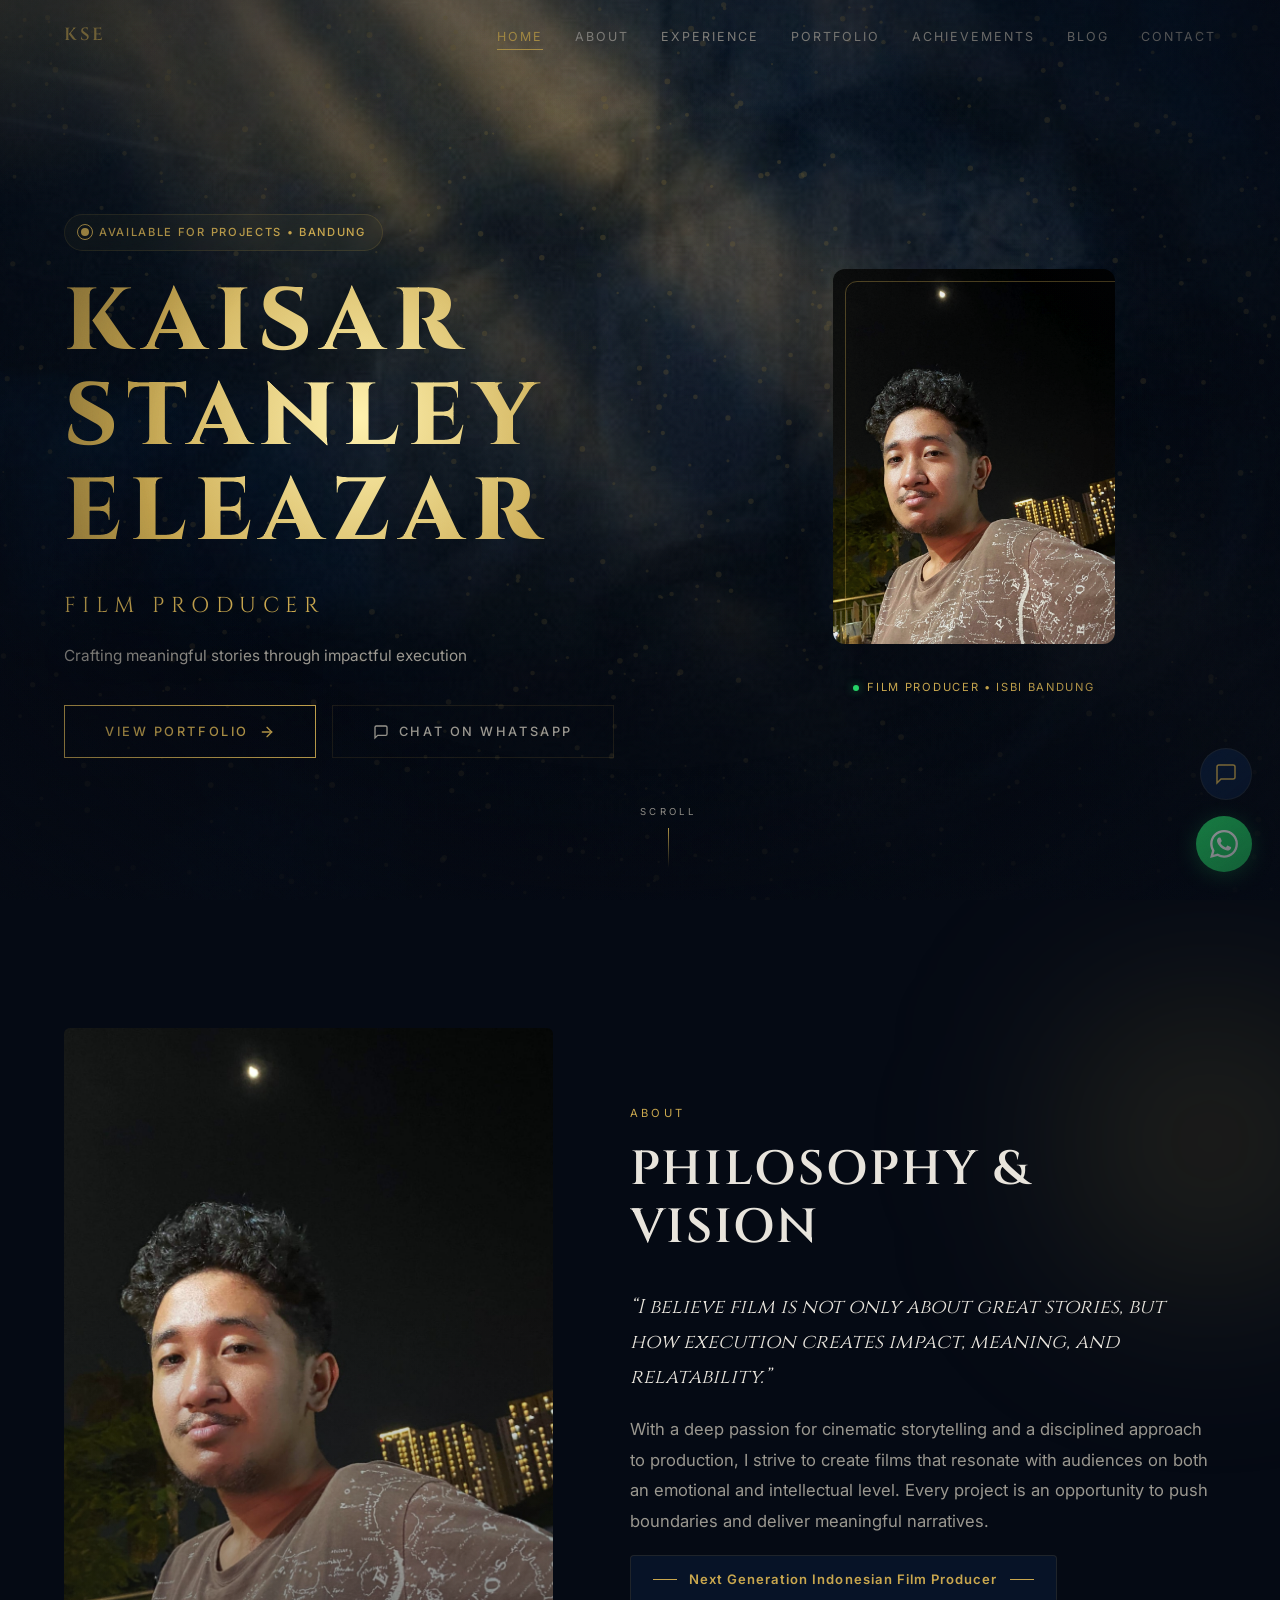
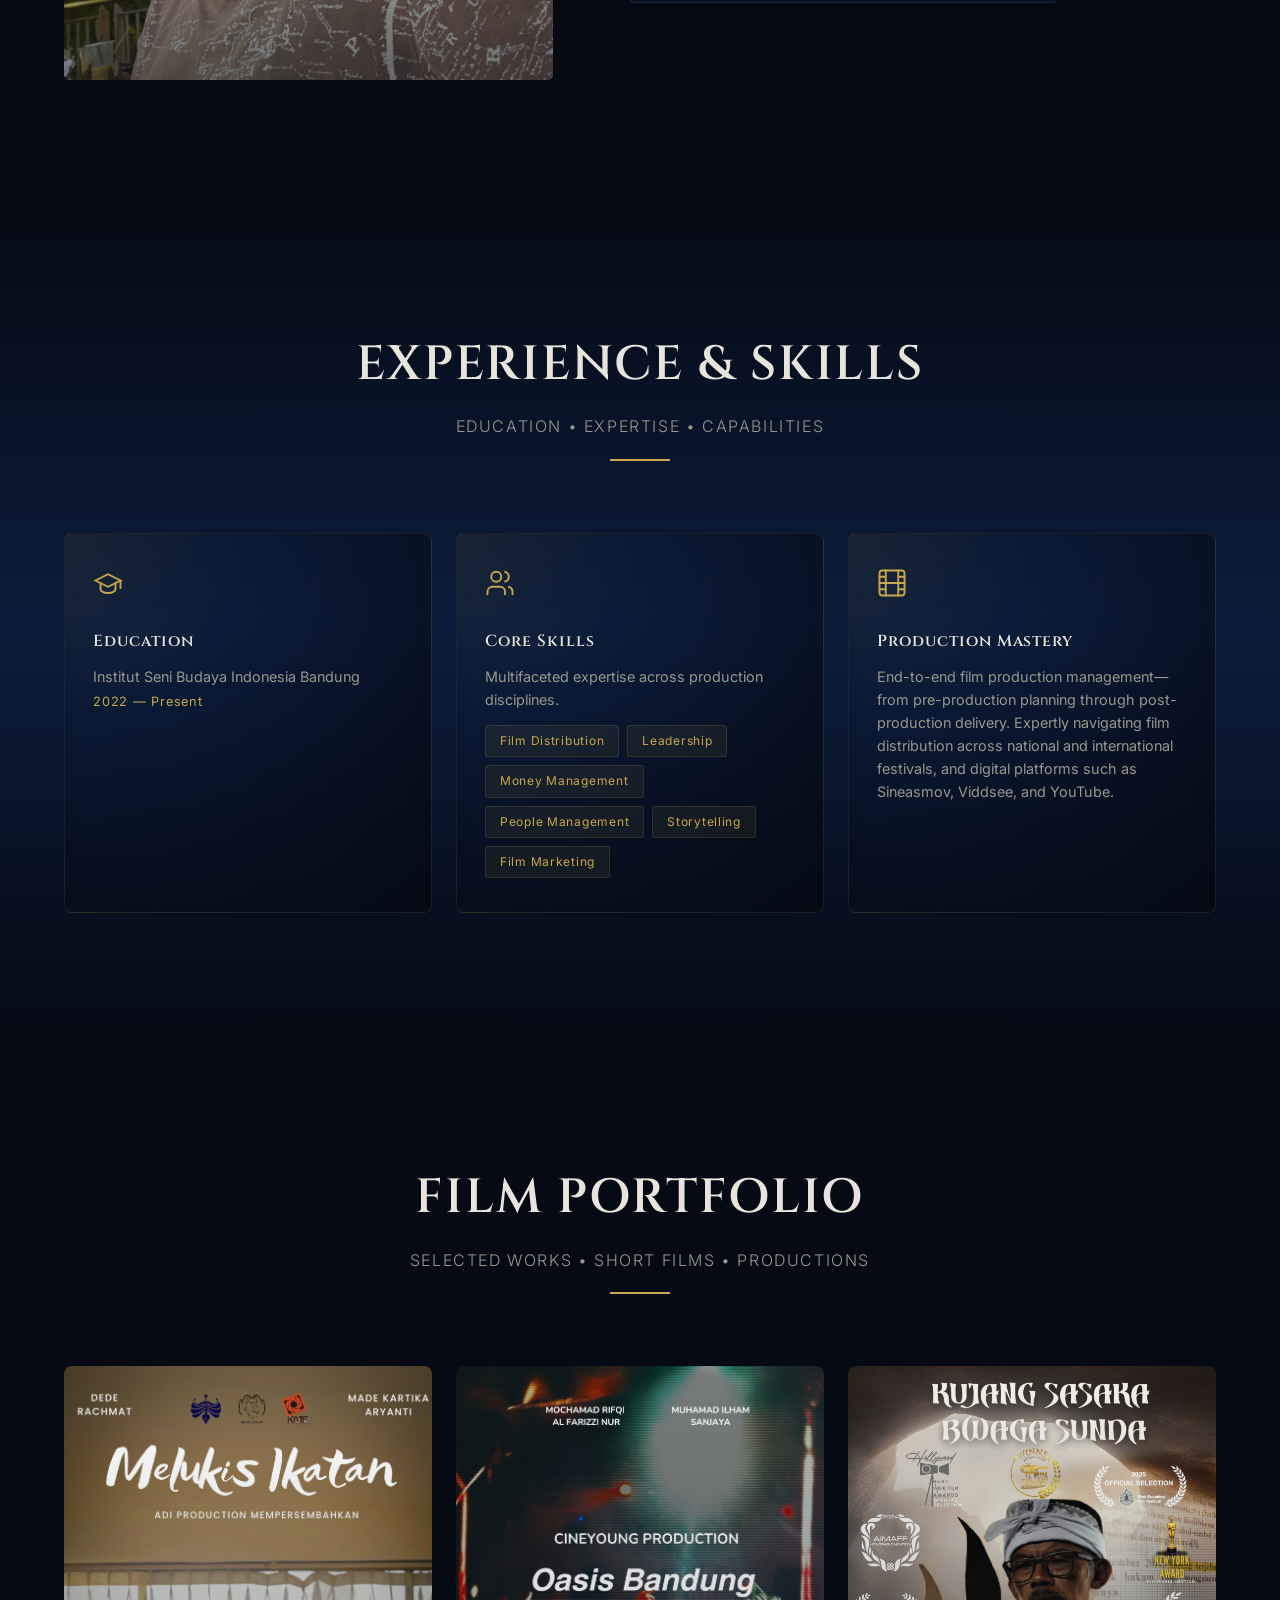
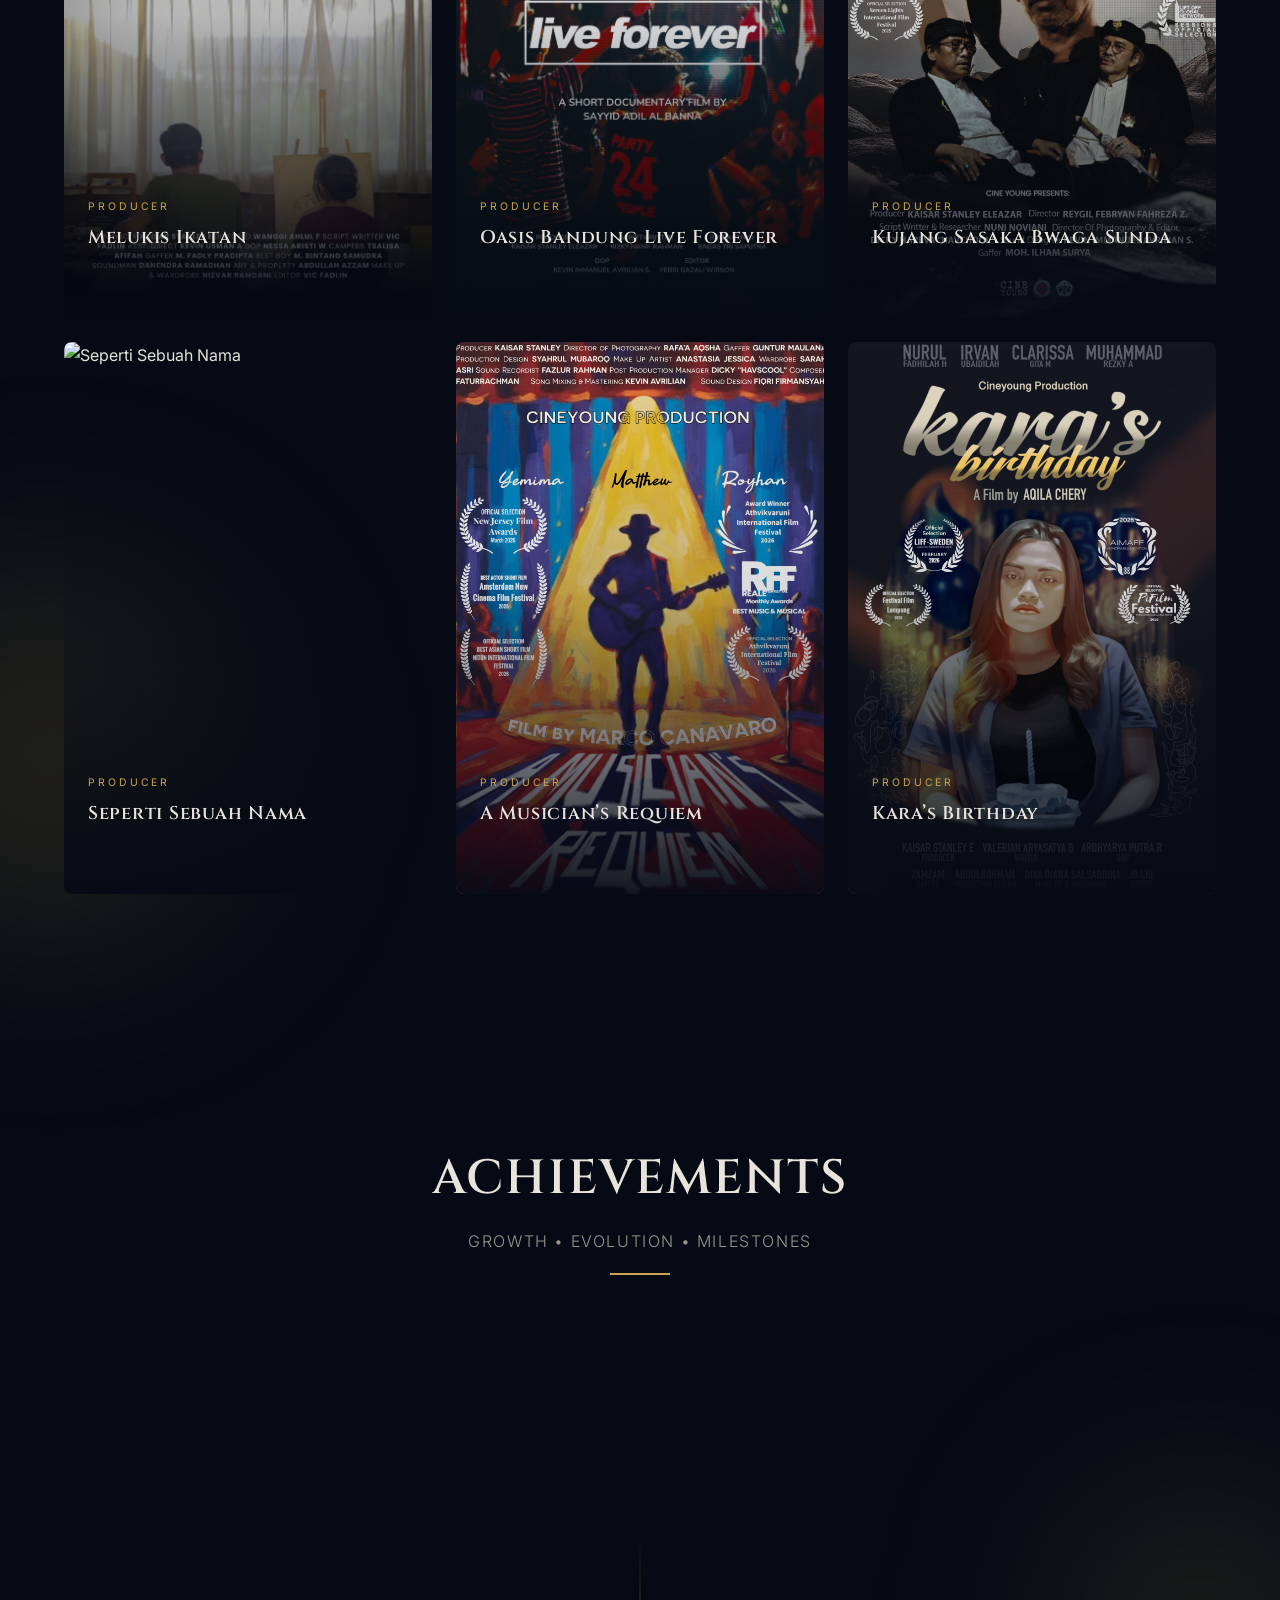
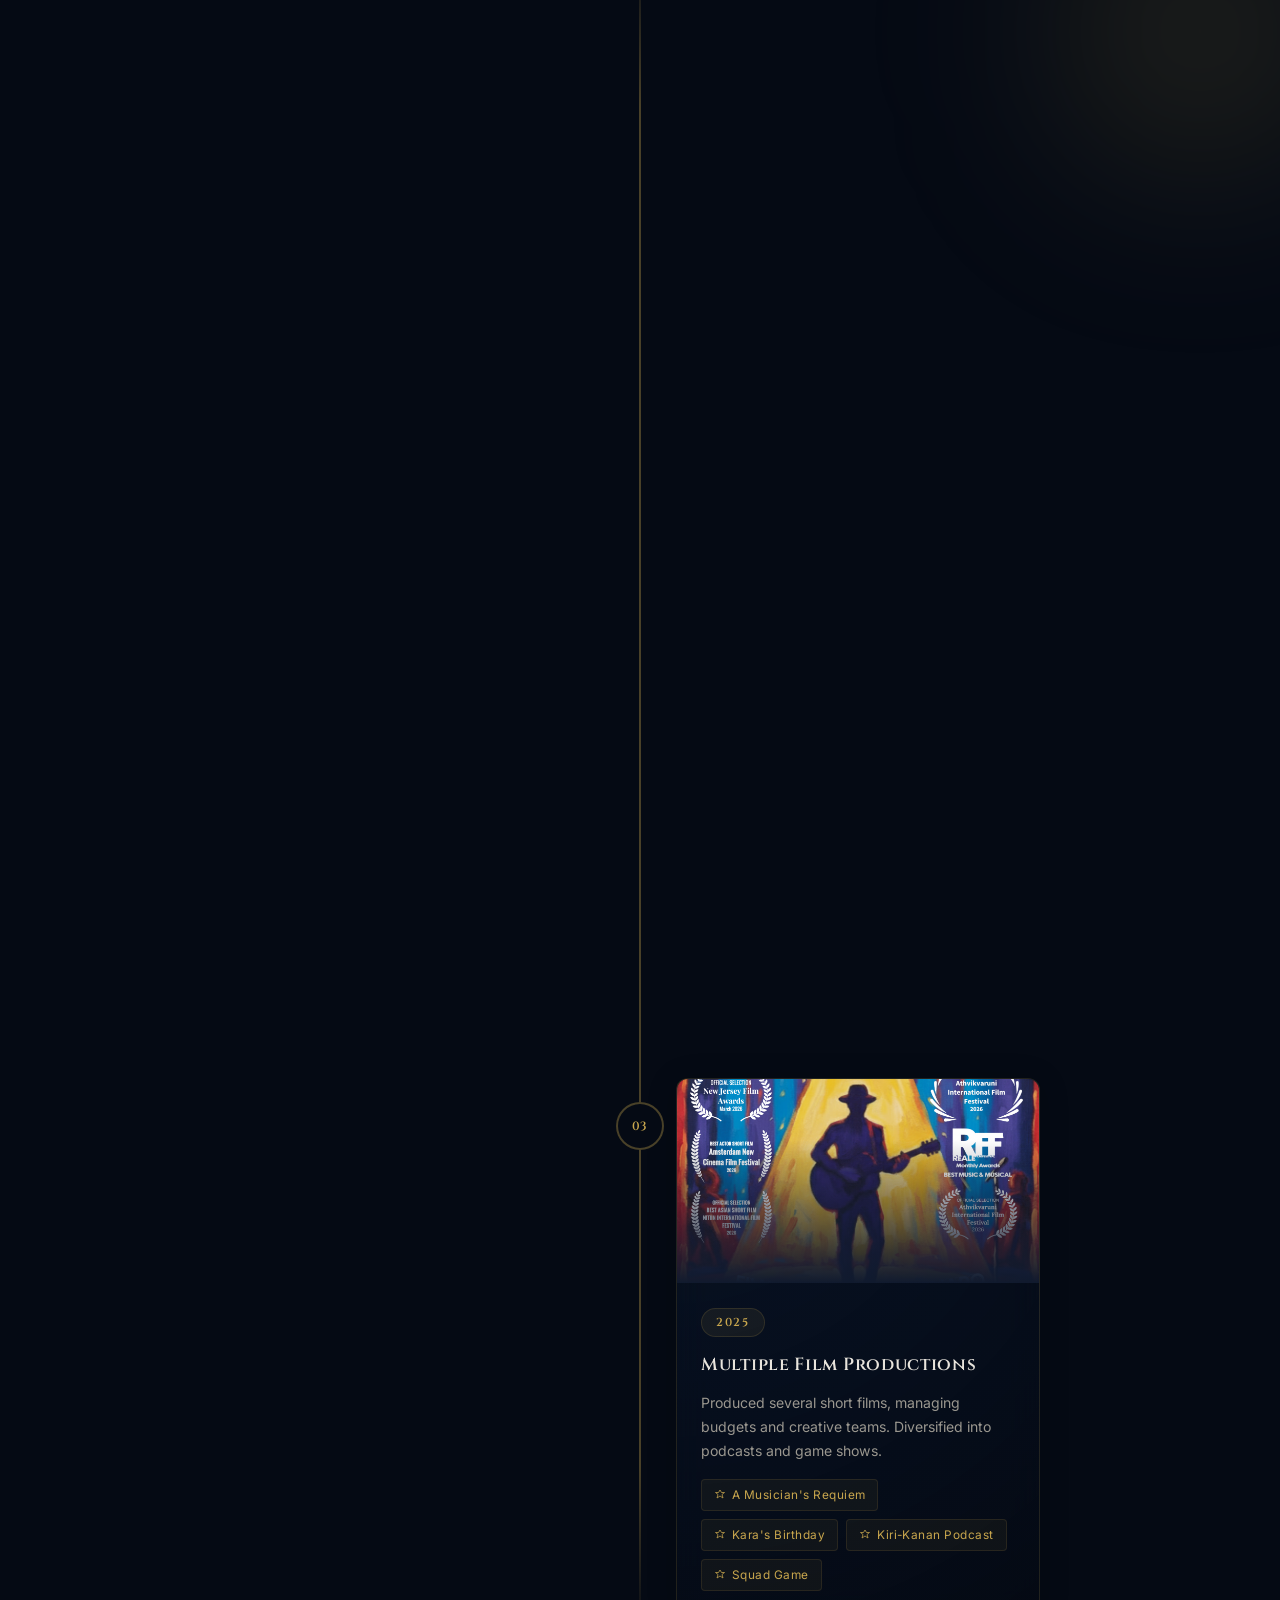
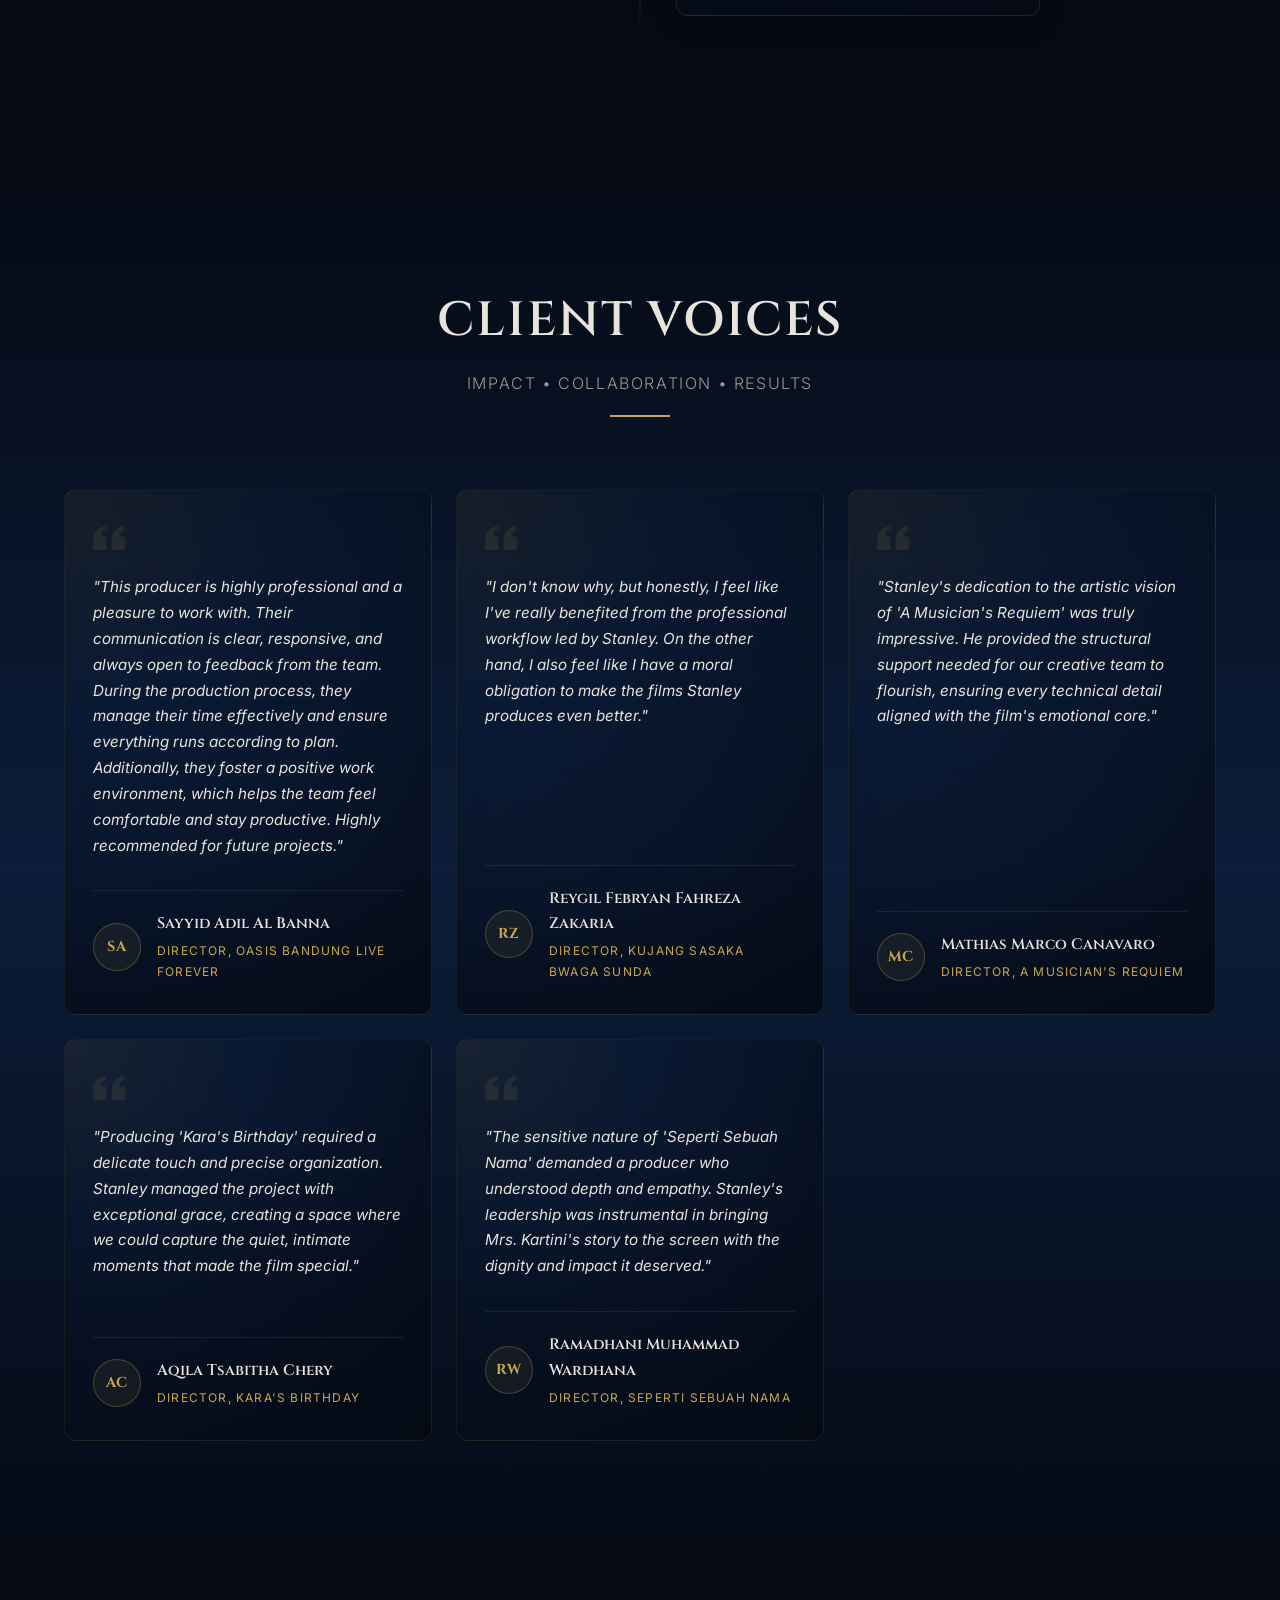
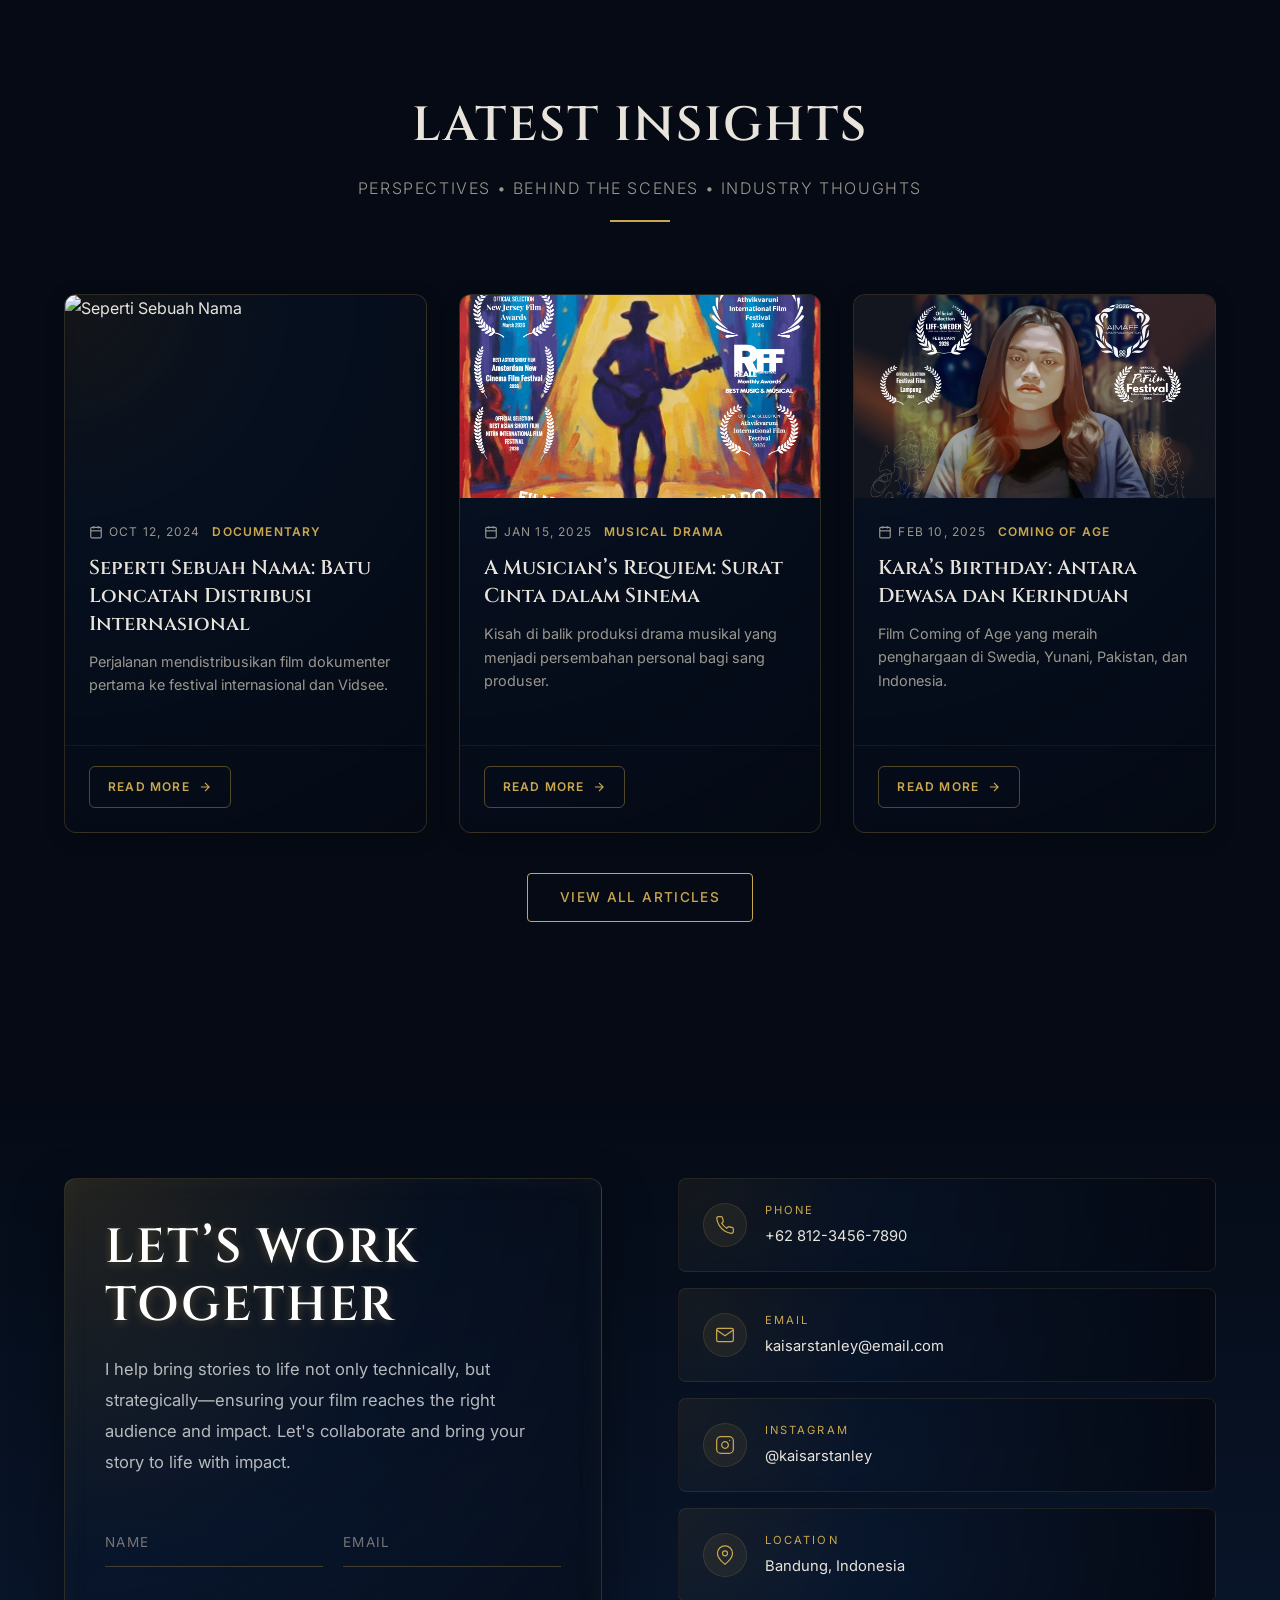
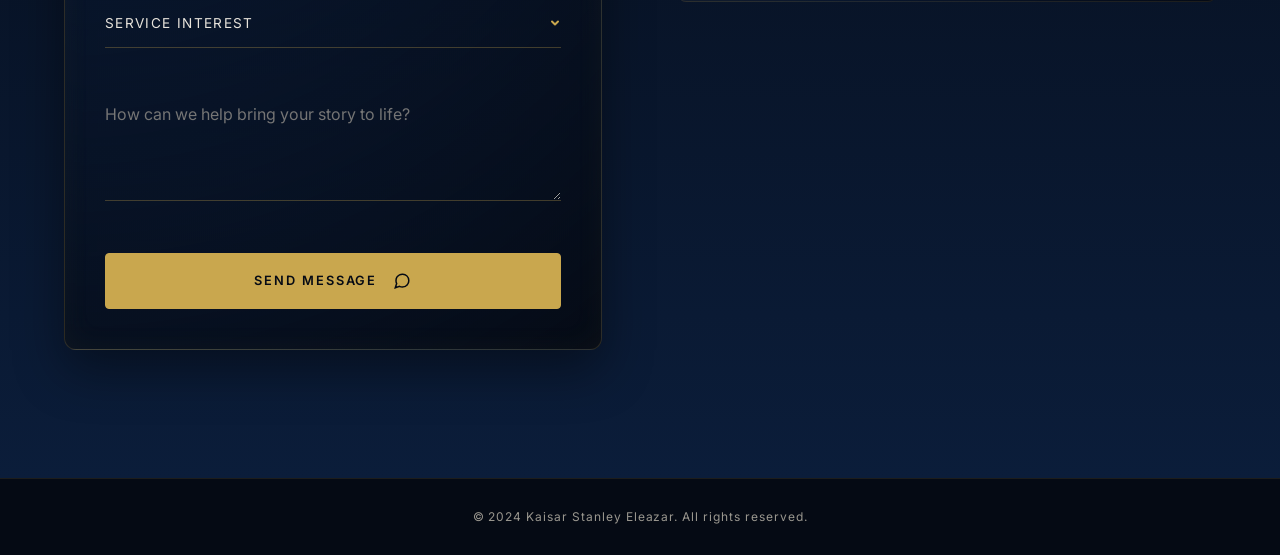
==== commit 73718916: "update" ====
--- a/index.html
+++ b/index.html
@@ -18,6 +18,7 @@
 
   <title>Kaisar Stanley Eleazar — Film Producer</title>
 
+  <link rel="icon" type="image/png" href="assets/images/logo-icon.png" />
   <link rel="preconnect" href="https://fonts.googleapis.com" />
   <link rel="preconnect" href="https://fonts.gstatic.com" crossorigin />
   <link
@@ -78,8 +79,11 @@
 
   <!-- ========== HERO ========== -->
   <section class="hero" id="hero" aria-label="Hero">
-    <!-- Interactive Particle Background (Reference Style) -->
+    <!-- Interactive Particle Background -->
     <canvas id="heroParticles" class="hero__particles" aria-hidden="true"></canvas>
+
+    <!-- Parallax Background Layer -->
+    <div class="hero__bg" id="heroBg"></div>
 
     <!-- Cinematic Gradient Overlay -->
     <div class="hero__overlay"></div>
--- a/css/style.css
+++ b/css/style.css
@@ -467,10 +467,19 @@
   align-items: center;
   overflow: hidden;
   background-color: #050a14;
+}
+
+.hero__bg {
+  position: absolute;
+  inset: -50px; /* Bleed for parallax */
   background-image: url("../assets/images/hero-bg.jpg");
   background-position: center;
   background-size: cover;
   background-repeat: no-repeat;
+  z-index: 0;
+  pointer-events: none;
+  transform: translate(0, 0); /* Initial state */
+  will-change: transform;
 }
 
 .hero__particles {
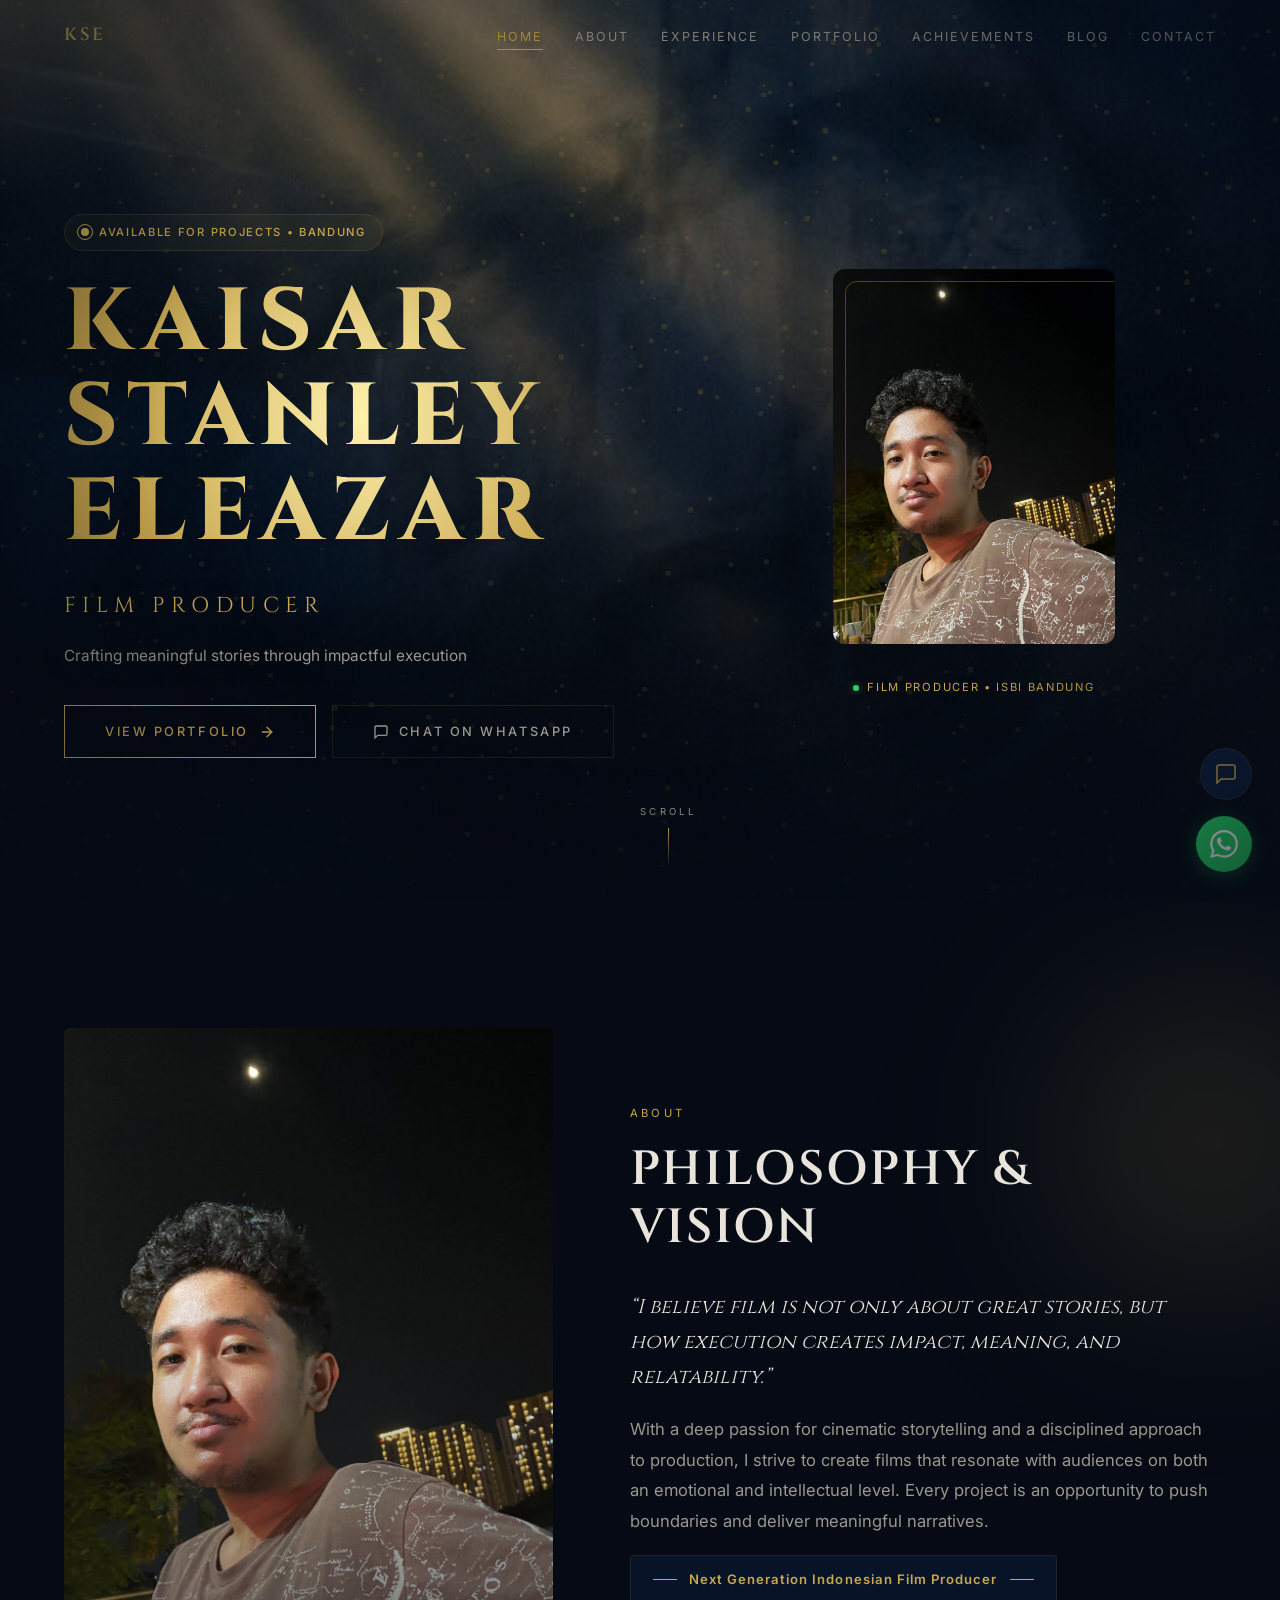
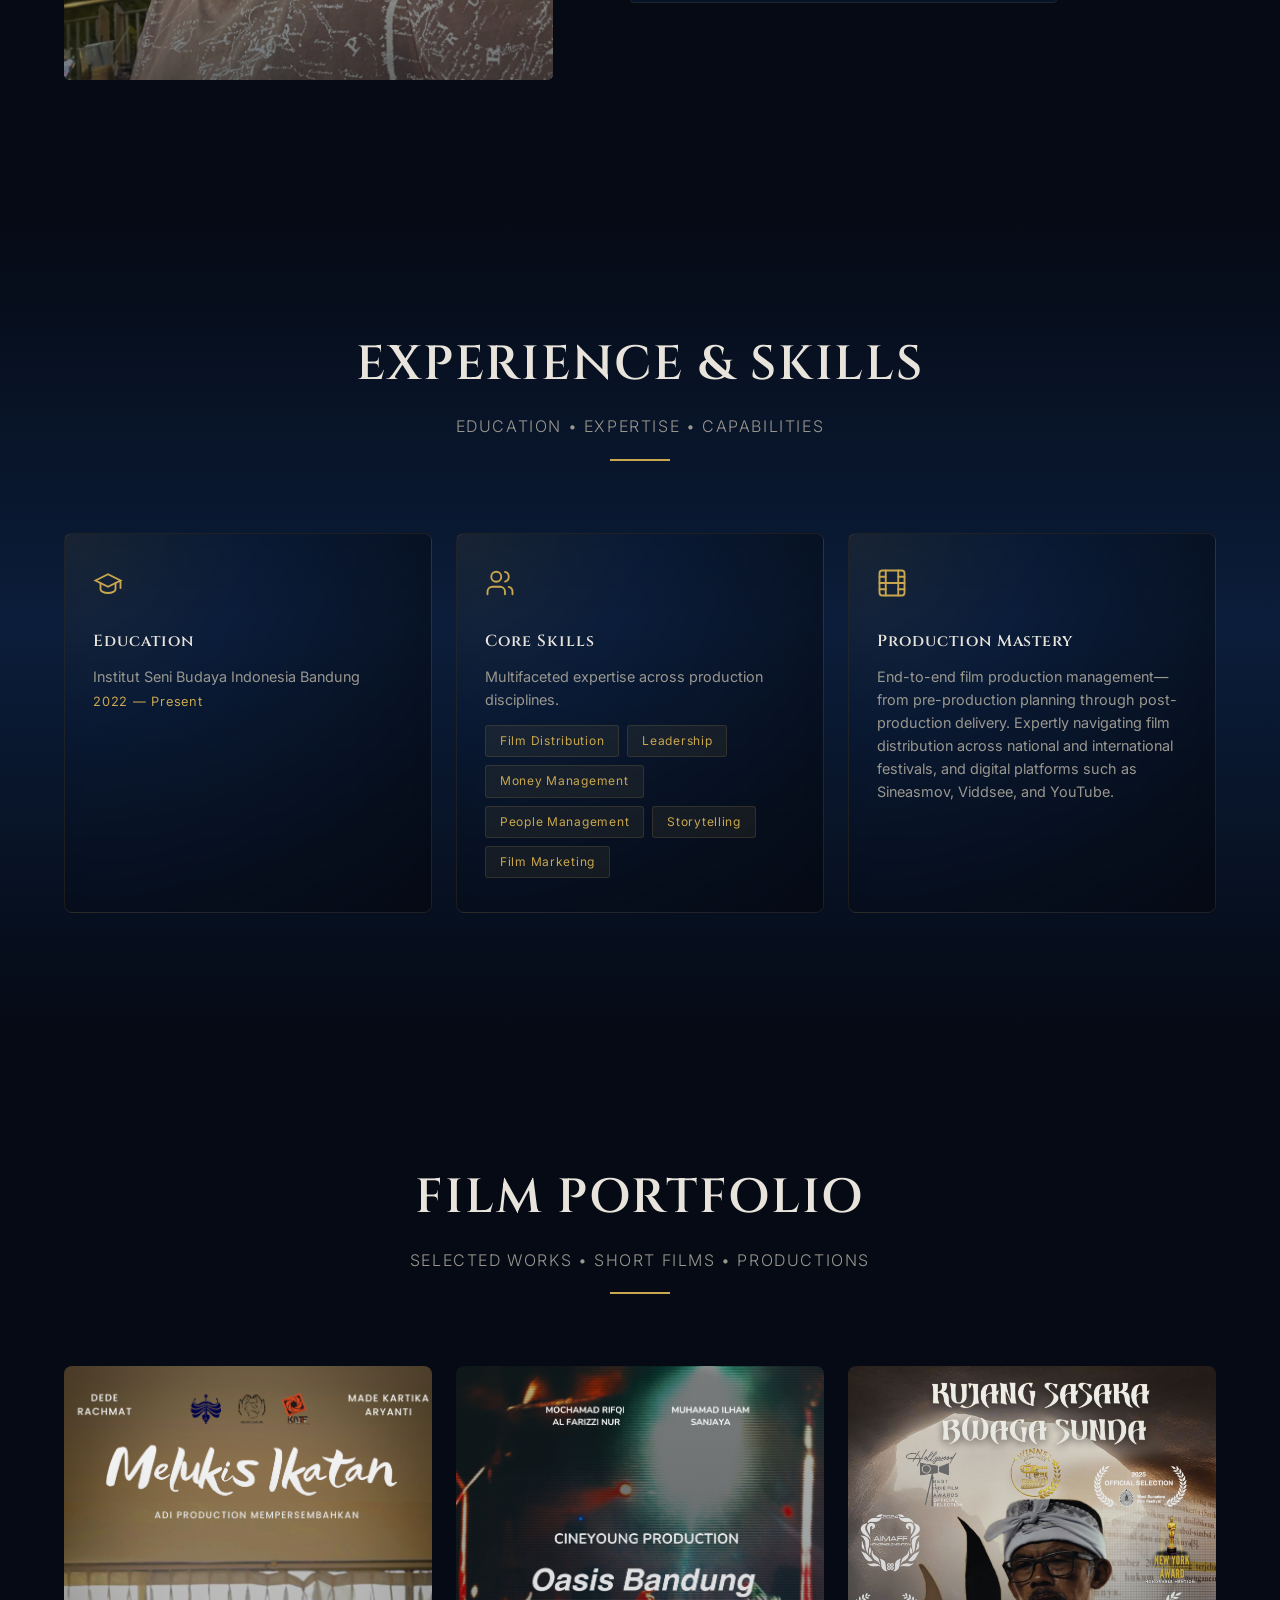
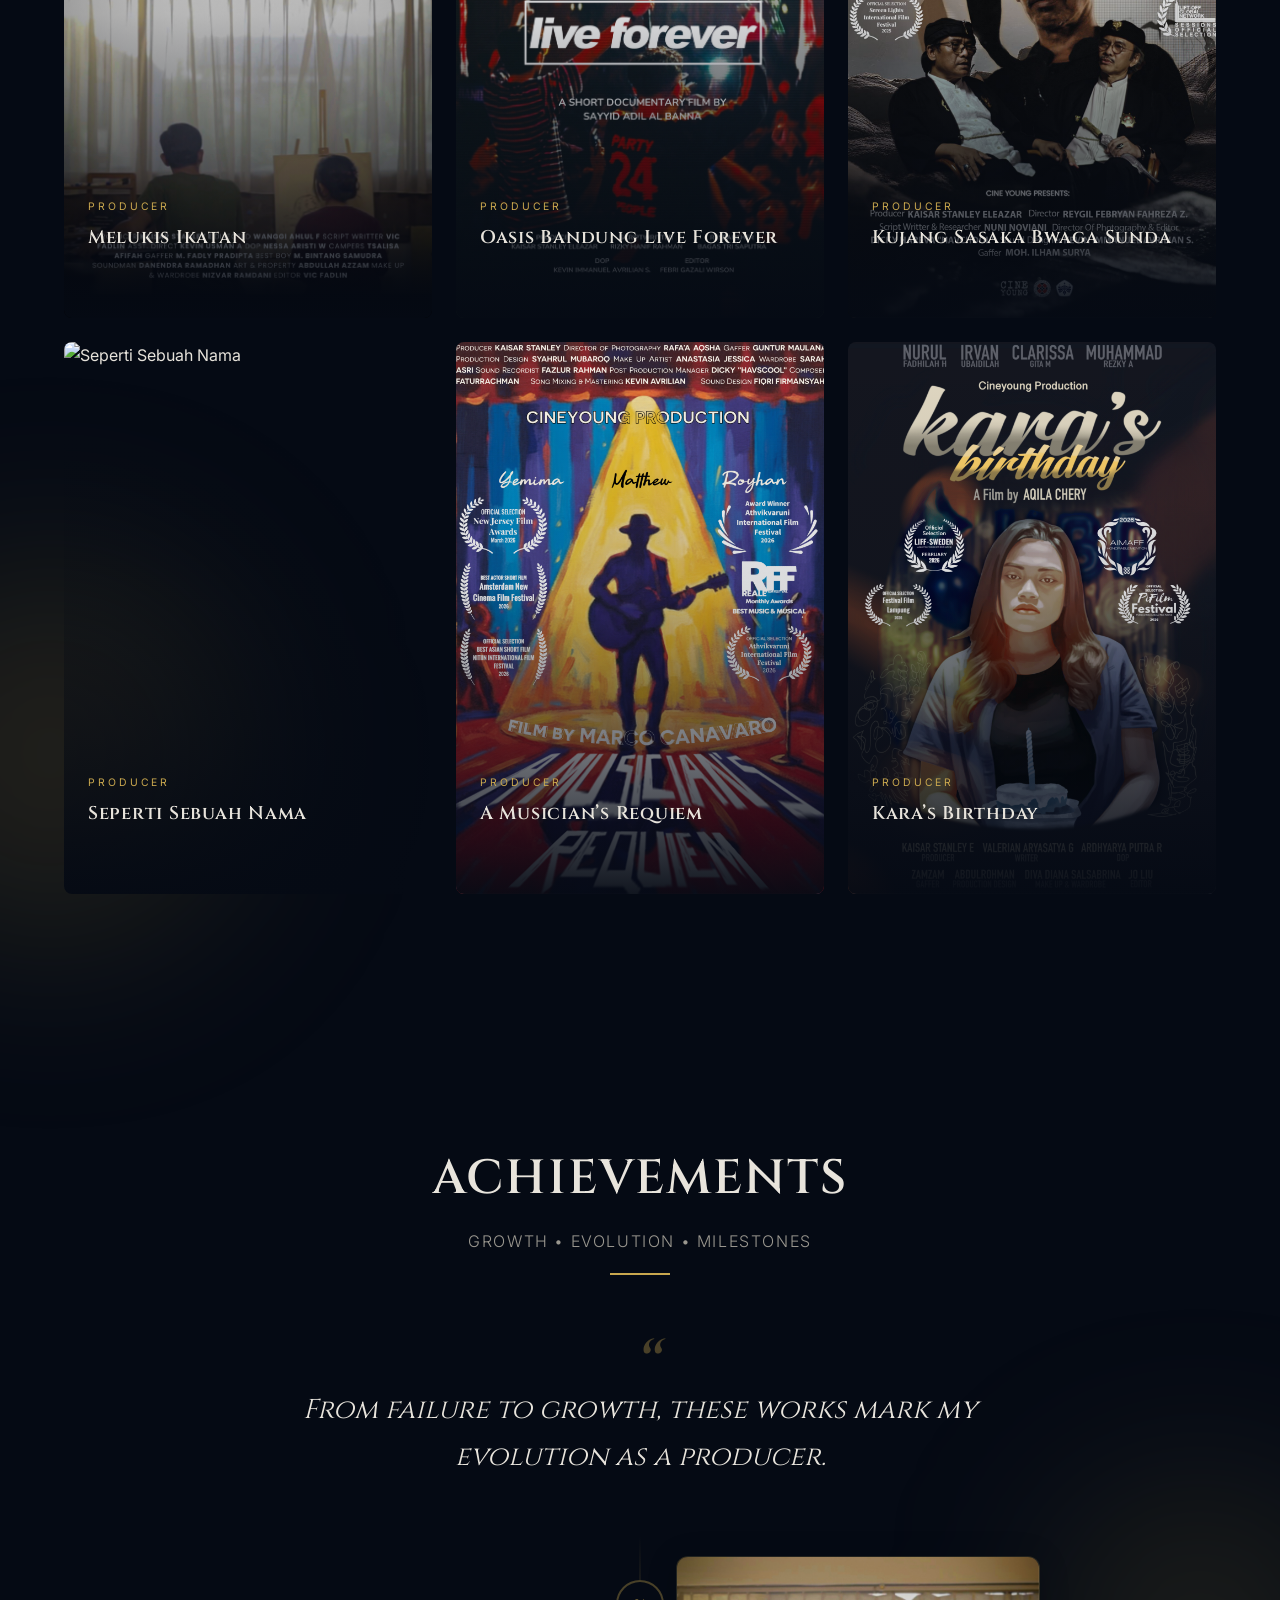
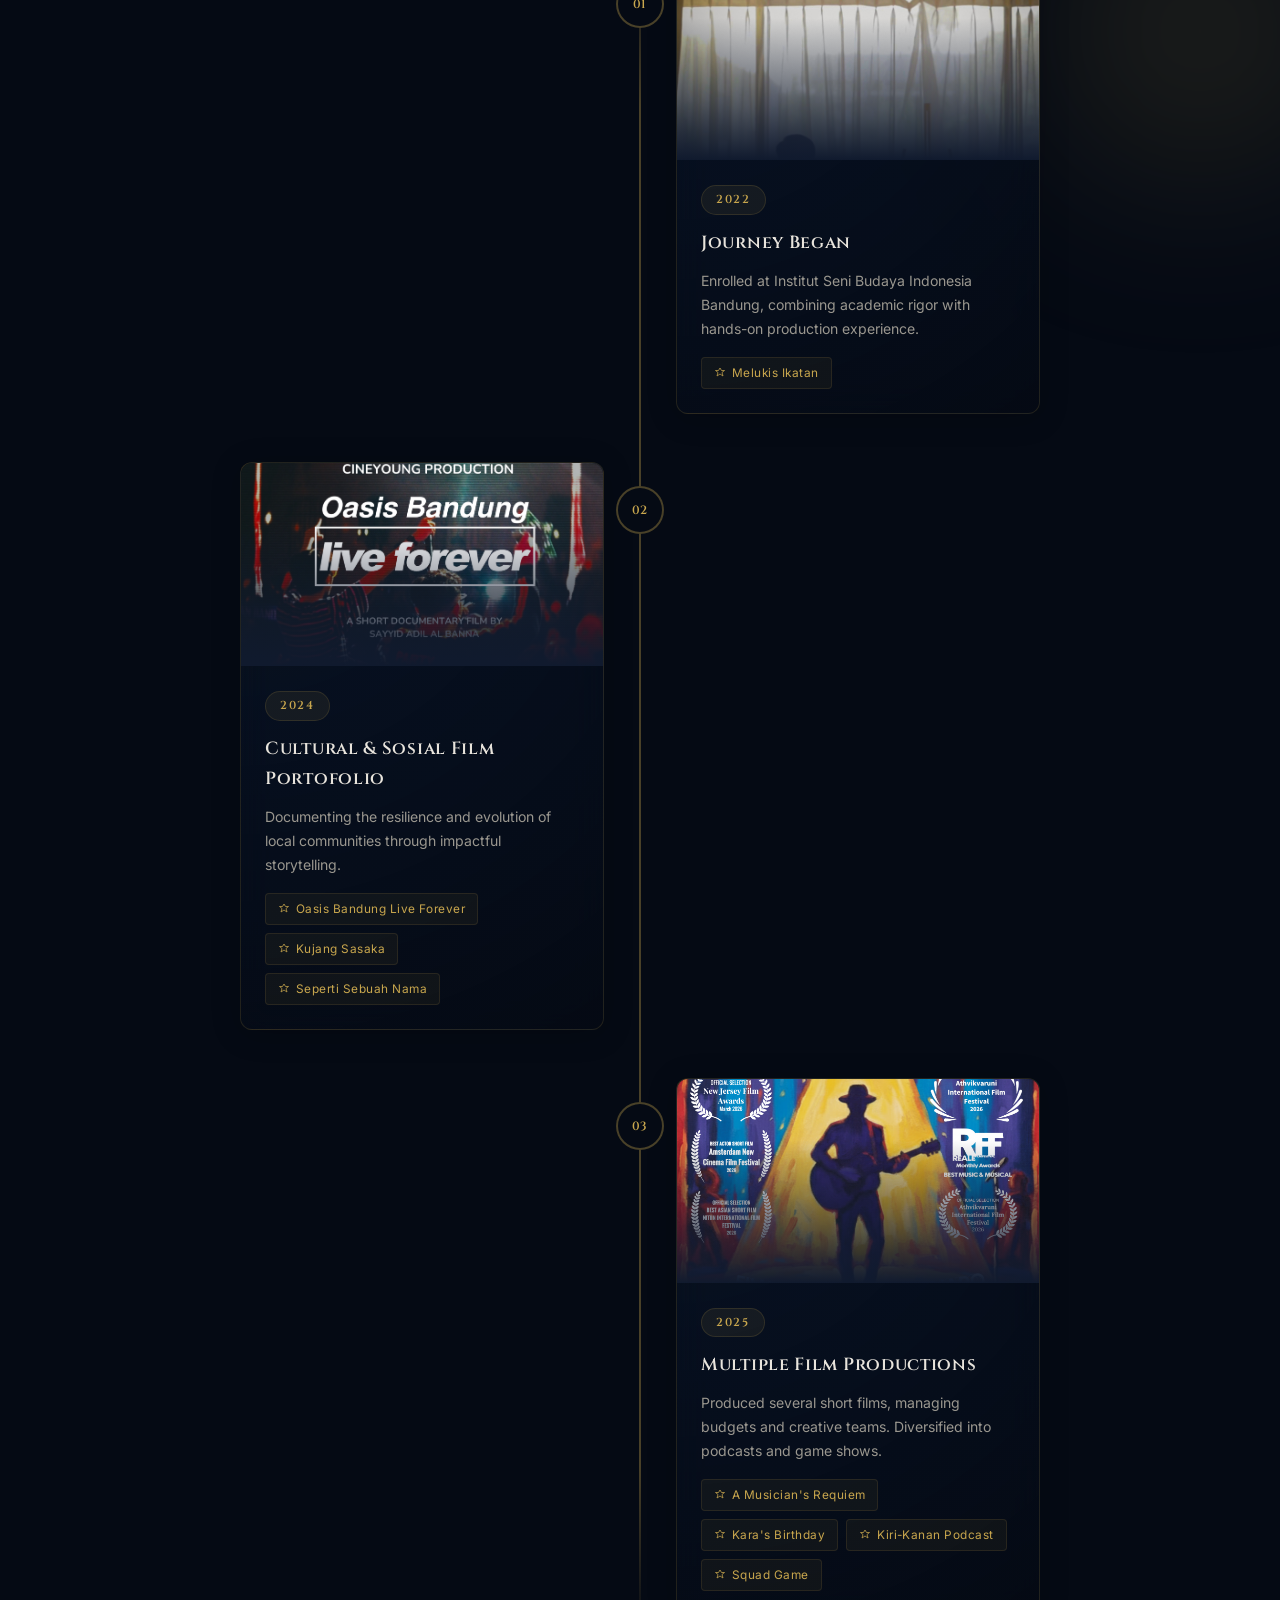
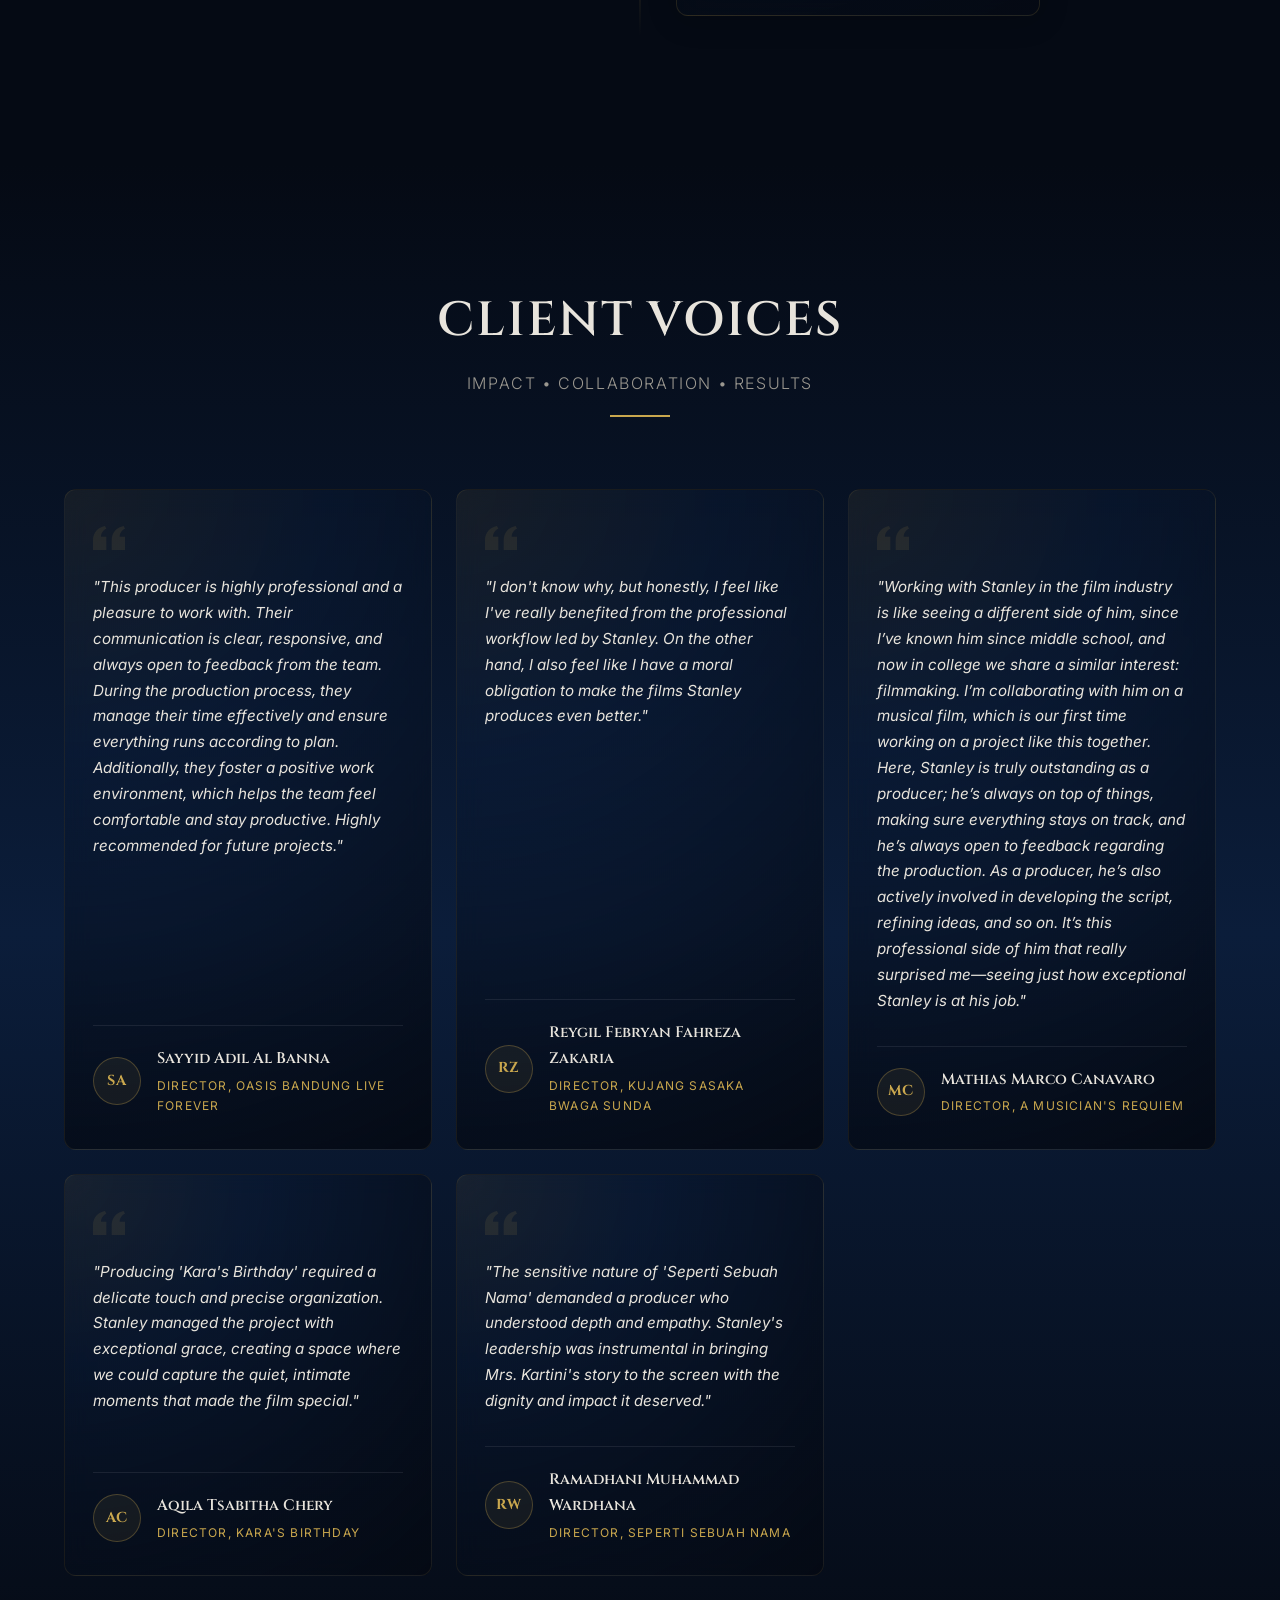
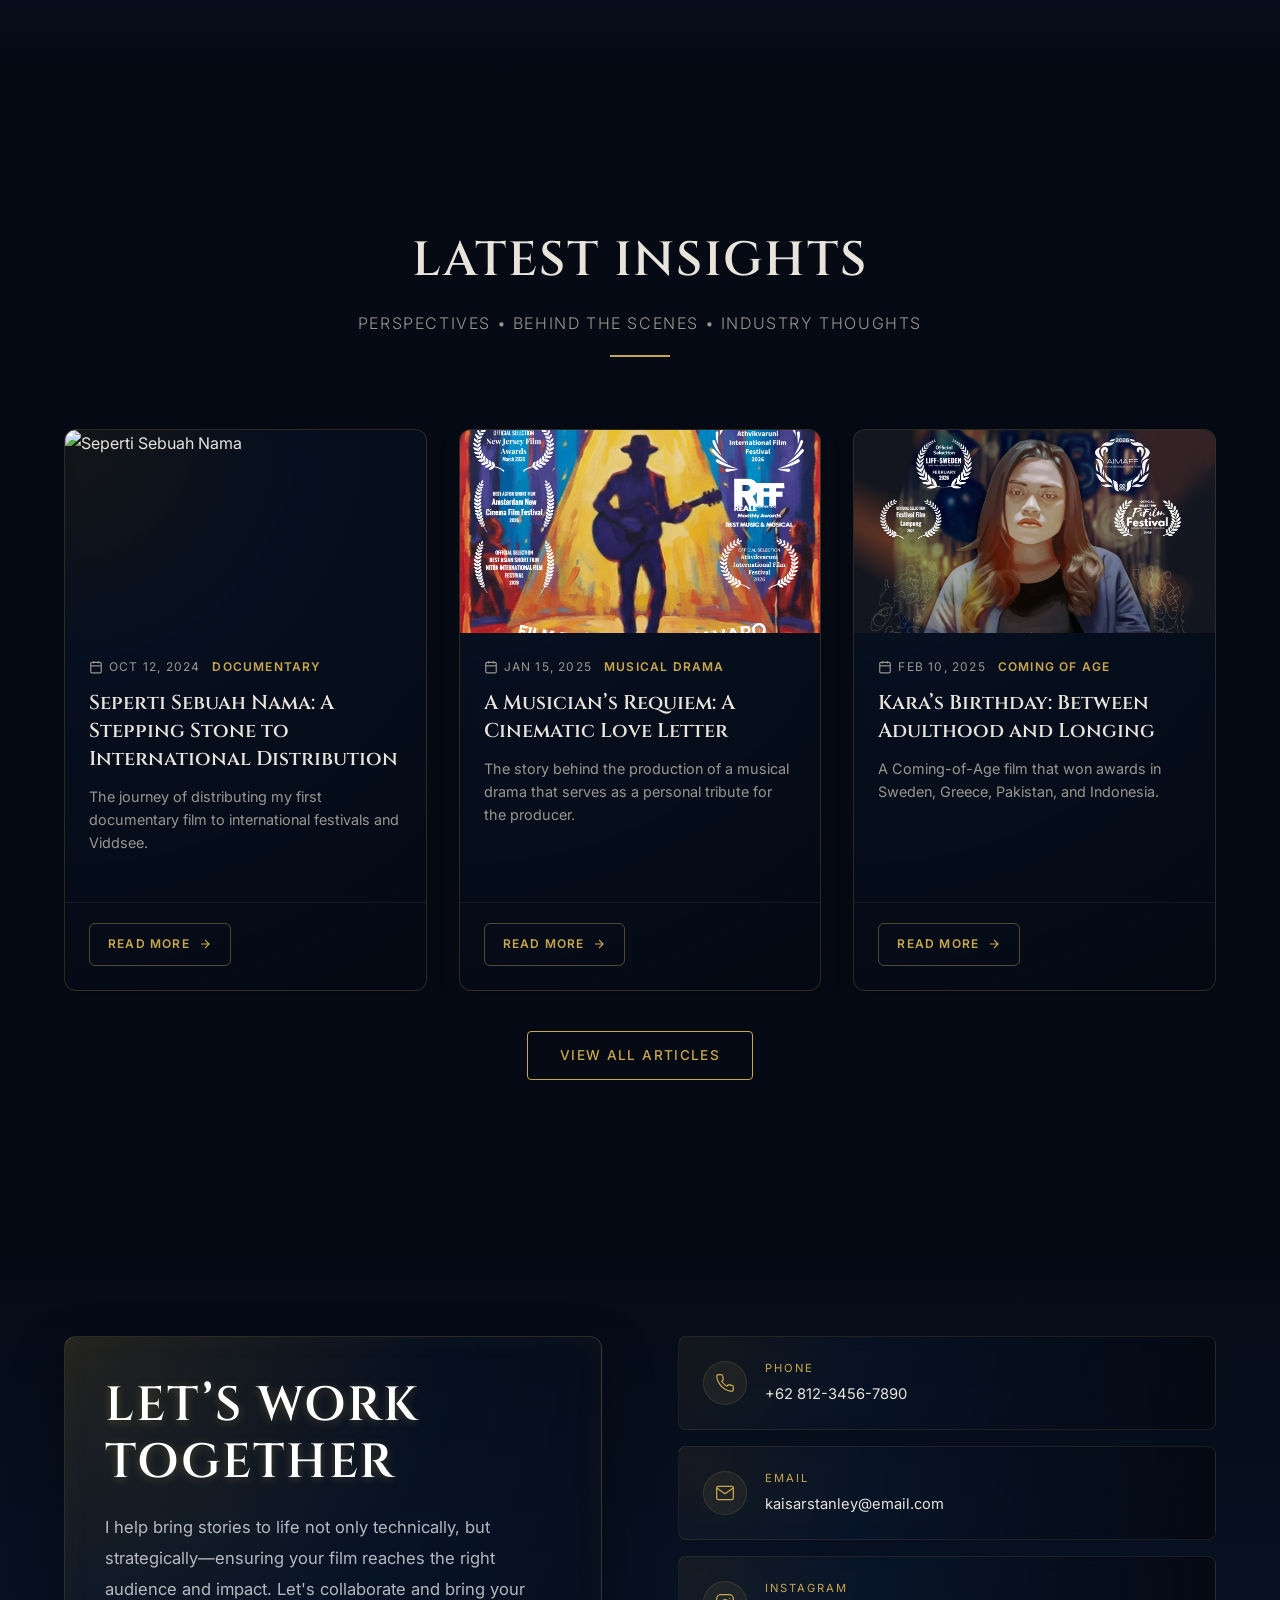
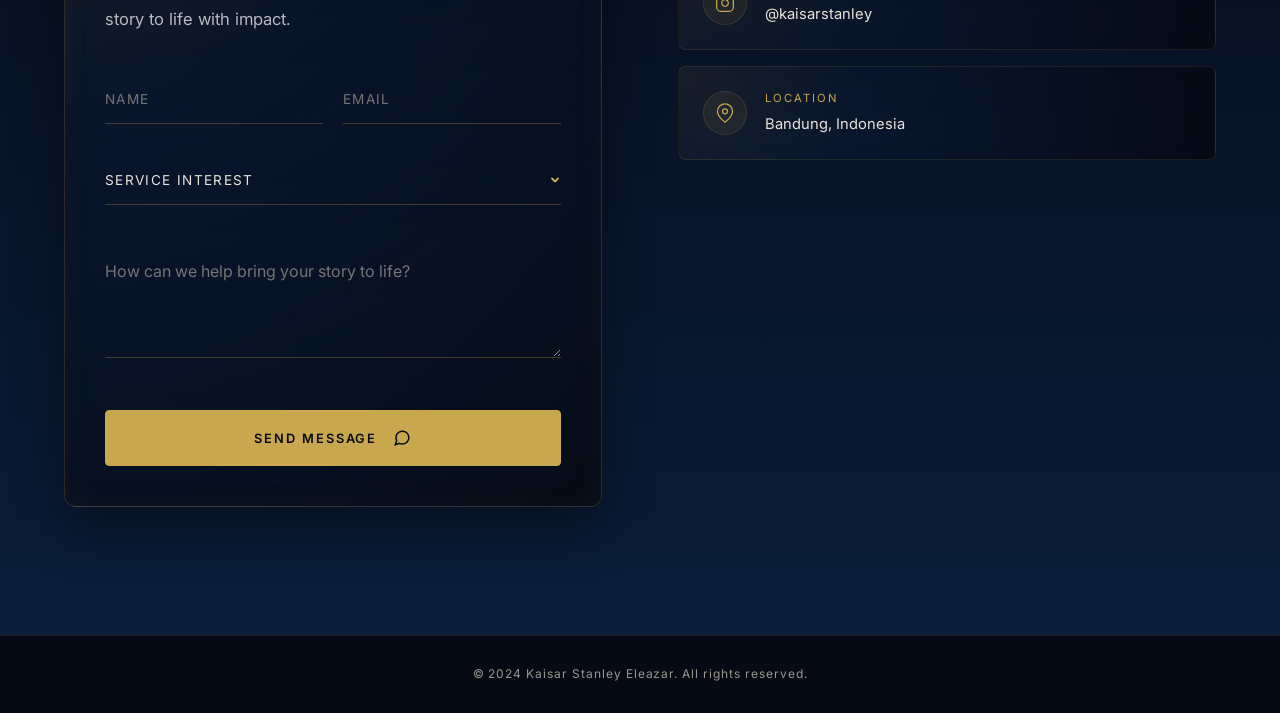
==== commit b3c7ab90: "update" ====
--- a/index.html
+++ b/index.html
@@ -572,7 +572,7 @@
             </svg>
           </div>
           <p class="testimonial-card__text">
-            "Stanley's dedication to the artistic vision of 'A Musician's Requiem' was truly impressive. He provided the structural support needed for our creative team to flourish, ensuring every technical detail aligned with the film's emotional core."
+            "Working with Stanley in the film industry is like seeing a different side of him, since I’ve known him since middle school, and now in college we share a similar interest: filmmaking. I’m collaborating with him on a musical film, which is our first time working on a project like this together. Here, Stanley is truly outstanding as a producer; he’s always on top of things, making sure everything stays on track, and he’s always open to feedback regarding the production. As a producer, he’s also actively involved in developing the script, refining ideas, and so on. It’s this professional side of him that really surprised me—seeing just how exceptional Stanley is at his job."
           </p>
           <div class="testimonial-card__client">
             <div class="testimonial-card__avatar">
@@ -662,8 +662,8 @@
                 </span>
                 <span class="blog-card__category">Documentary</span>
               </div>
-              <h2 class="blog-card__title">Seperti Sebuah Nama: Batu Loncatan Distribusi Internasional</h2>
-              <p class="blog-card__excerpt">Perjalanan mendistribusikan film dokumenter pertama ke festival internasional dan Vidsee.</p>
+              <h2 class="blog-card__title">Seperti Sebuah Nama: A Stepping Stone to International Distribution</h2>
+              <p class="blog-card__excerpt">The journey of distributing my first documentary film to international festivals and Viddsee.</p>
             </div>
             <div class="blog-card__footer" style="padding: 0 24px 24px;">
               <div class="blog-card__readmore">
@@ -695,8 +695,8 @@
                 </span>
                 <span class="blog-card__category">Musical Drama</span>
               </div>
-              <h2 class="blog-card__title">A Musician’s Requiem: Surat Cinta dalam Sinema</h2>
-              <p class="blog-card__excerpt">Kisah di balik produksi drama musikal yang menjadi persembahan personal bagi sang produser.</p>
+              <h2 class="blog-card__title">A Musician’s Requiem: A Cinematic Love Letter</h2>
+              <p class="blog-card__excerpt">The story behind the production of a musical drama that serves as a personal tribute for the producer.</p>
             </div>
             <div class="blog-card__footer" style="padding: 0 24px 24px;">
               <div class="blog-card__readmore">
@@ -728,8 +728,8 @@
                 </span>
                 <span class="blog-card__category">Coming Of Age</span>
               </div>
-              <h2 class="blog-card__title">Kara’s Birthday: Antara Dewasa dan Kerinduan</h2>
-              <p class="blog-card__excerpt">Film Coming of Age yang meraih penghargaan di Swedia, Yunani, Pakistan, dan Indonesia.</p>
+              <h2 class="blog-card__title">Kara’s Birthday: Between Adulthood and Longing</h2>
+              <p class="blog-card__excerpt">A Coming-of-Age film that won awards in Sweden, Greece, Pakistan, and Indonesia.</p>
             </div>
             <div class="blog-card__footer" style="padding: 0 24px 24px;">
               <div class="blog-card__readmore">
@@ -945,7 +945,7 @@
               <span id="modalYear" class="modal__year">2024</span>
             </div>
             <h2 id="modalTitle" class="modal__title">Film Title</h2>
-            <p id="modalRole" class="modal__role">Executive Producer</p>
+            <p id="modalRole" class="modal__role">Film Producer</p>
             <div class="modal__divider"></div>
             <p id="modalFullDesc" class="modal__desc">
               Detailed film description goes here...
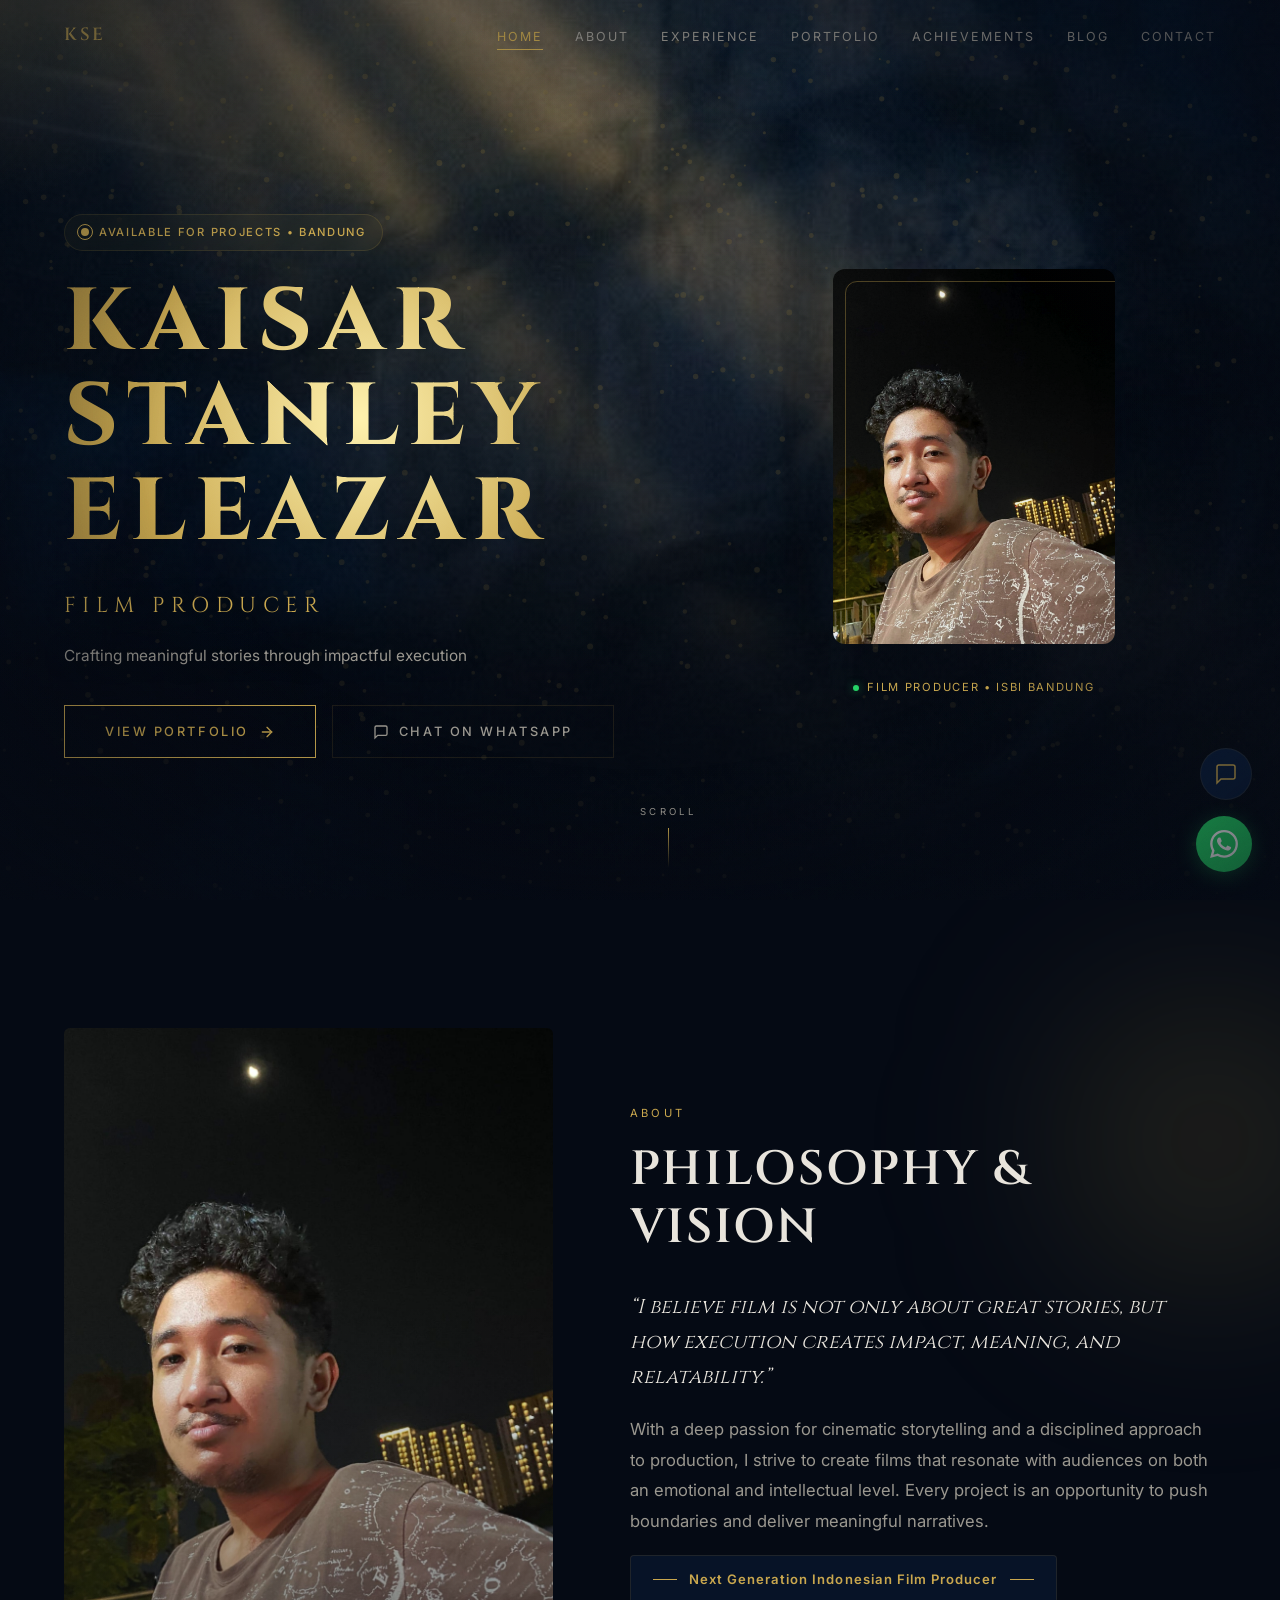
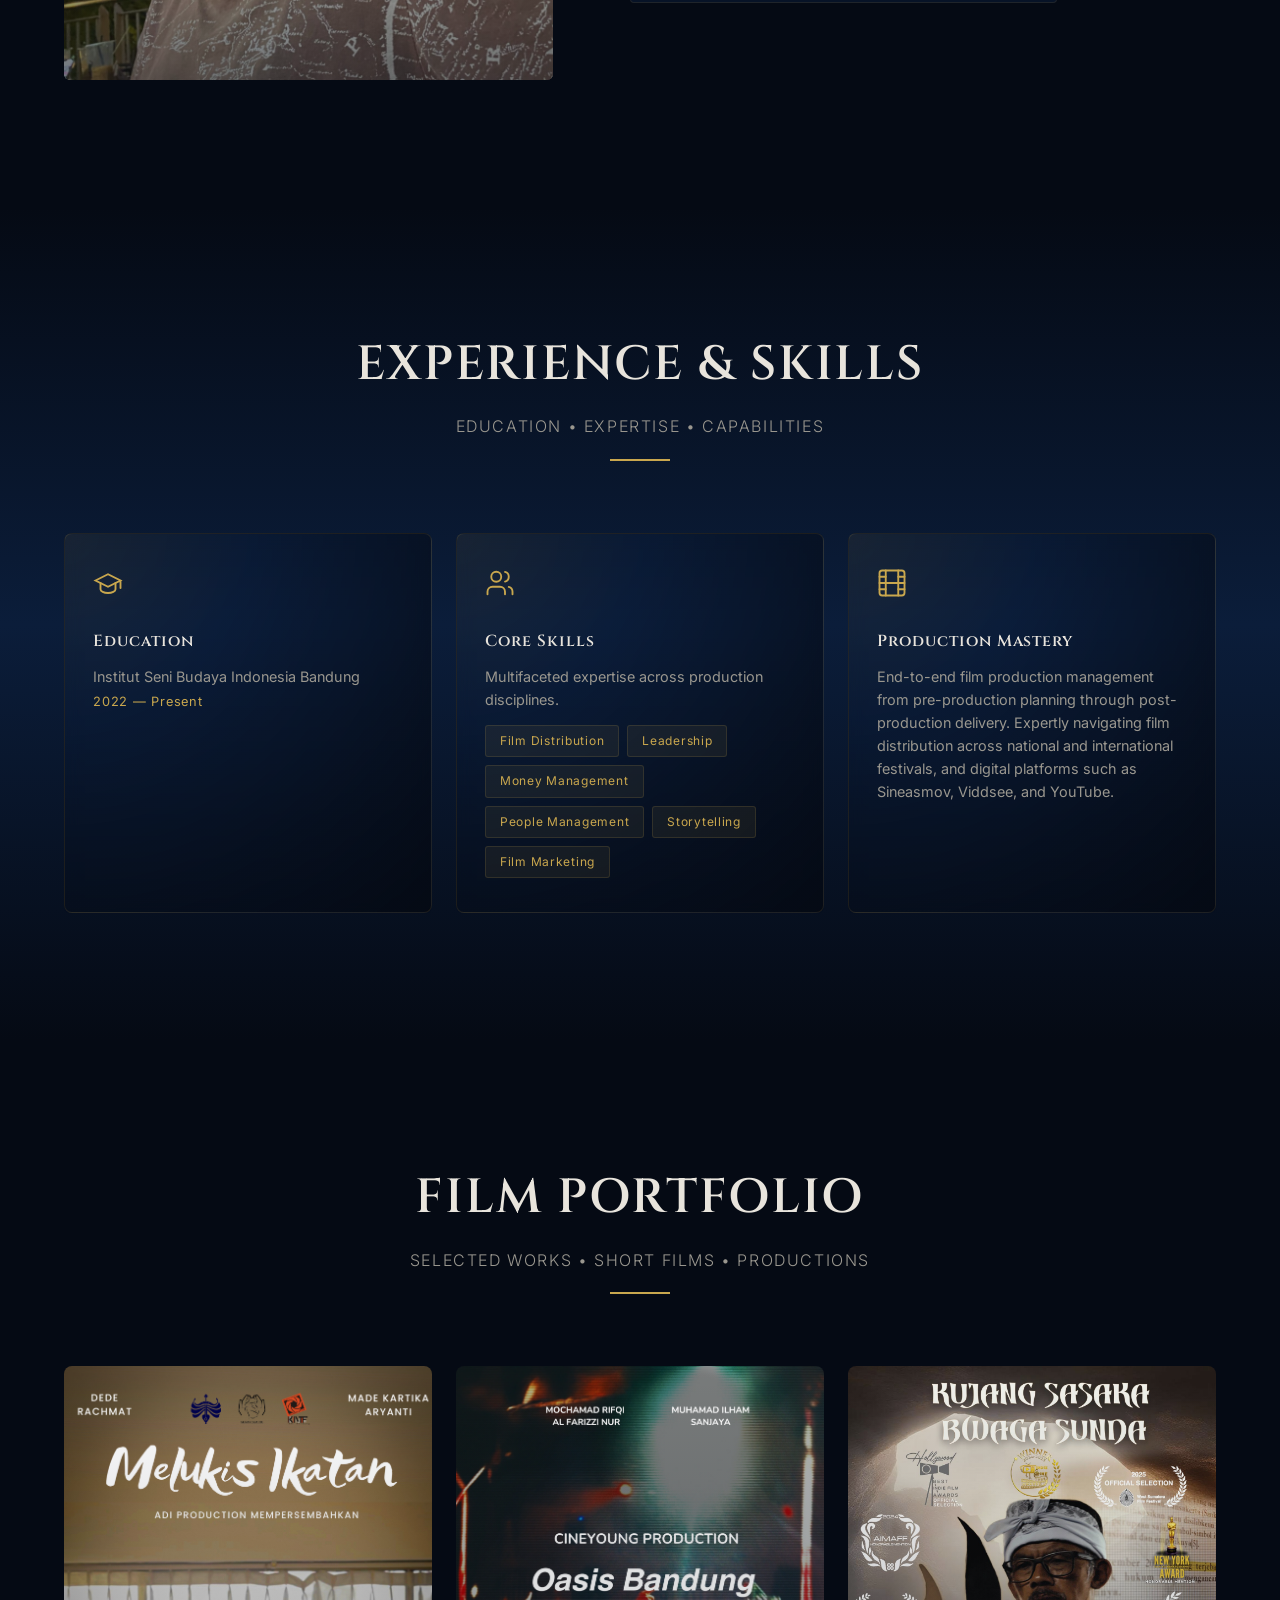
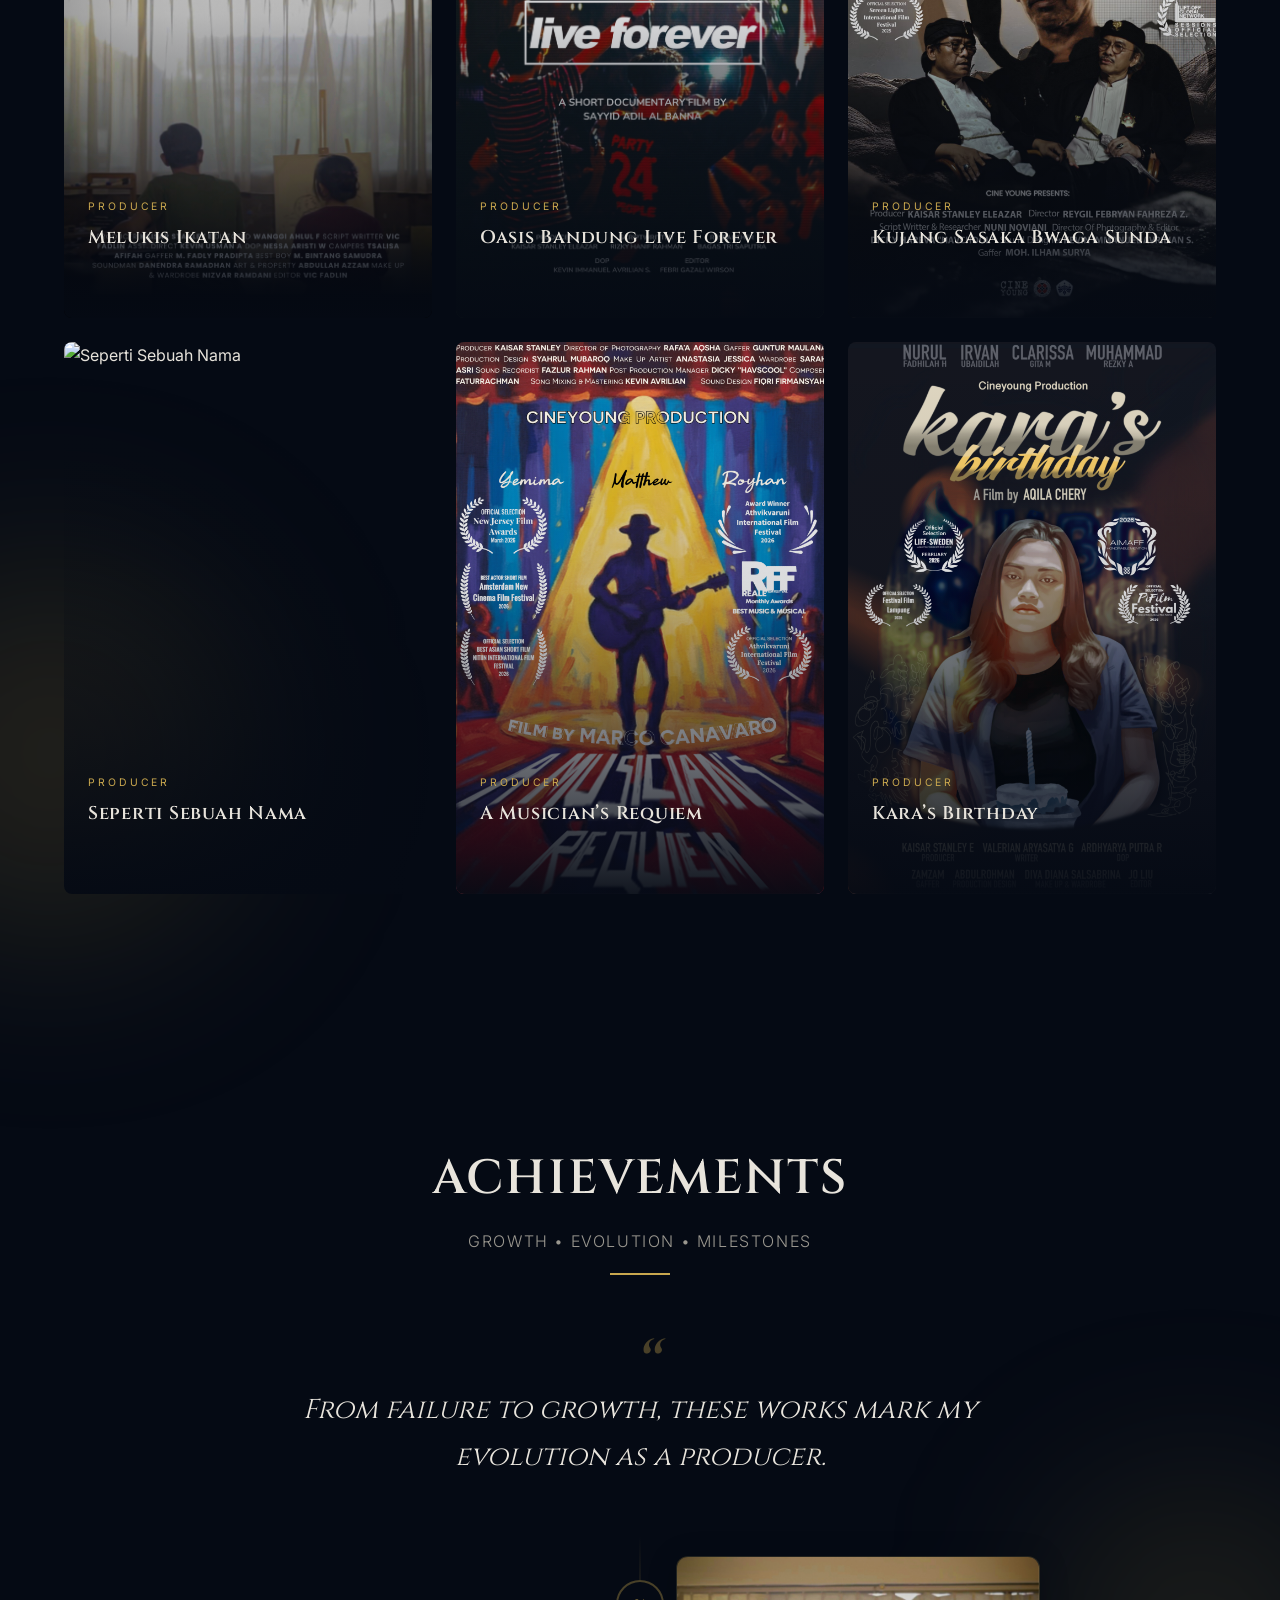
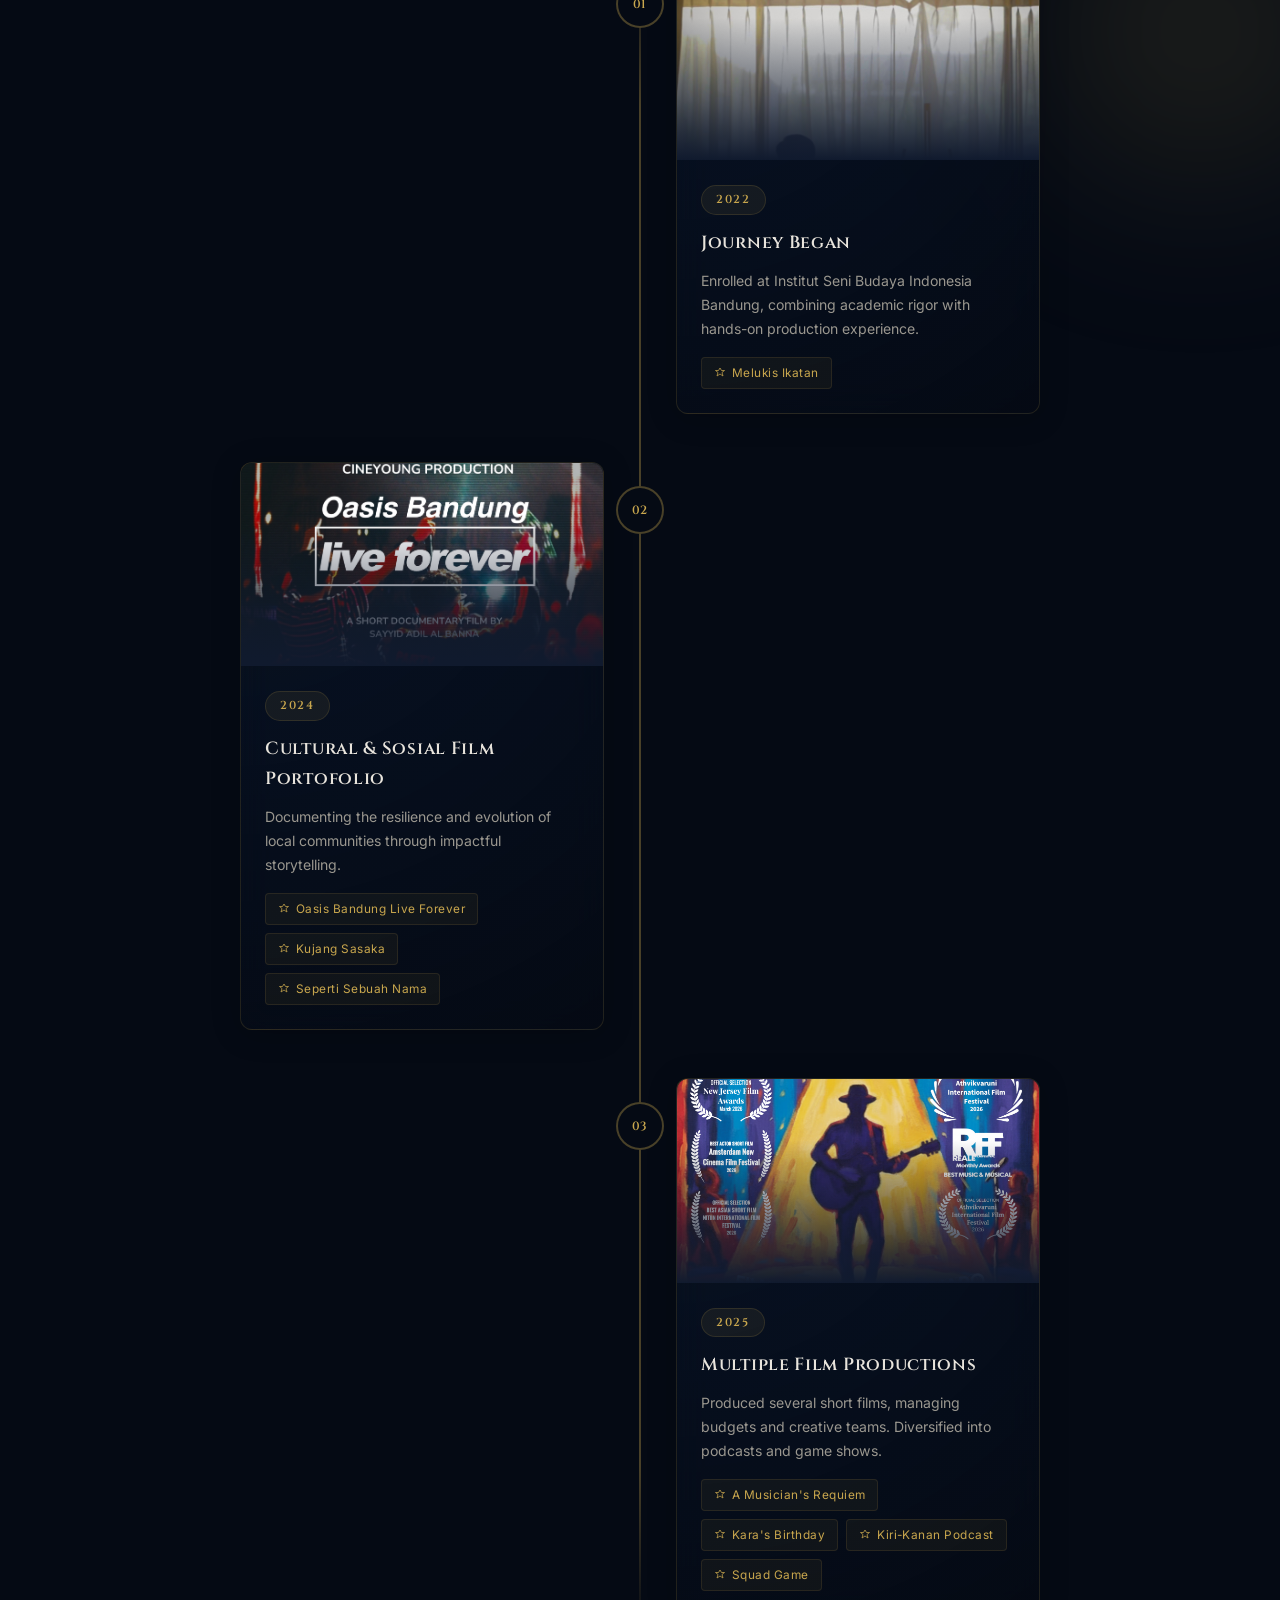
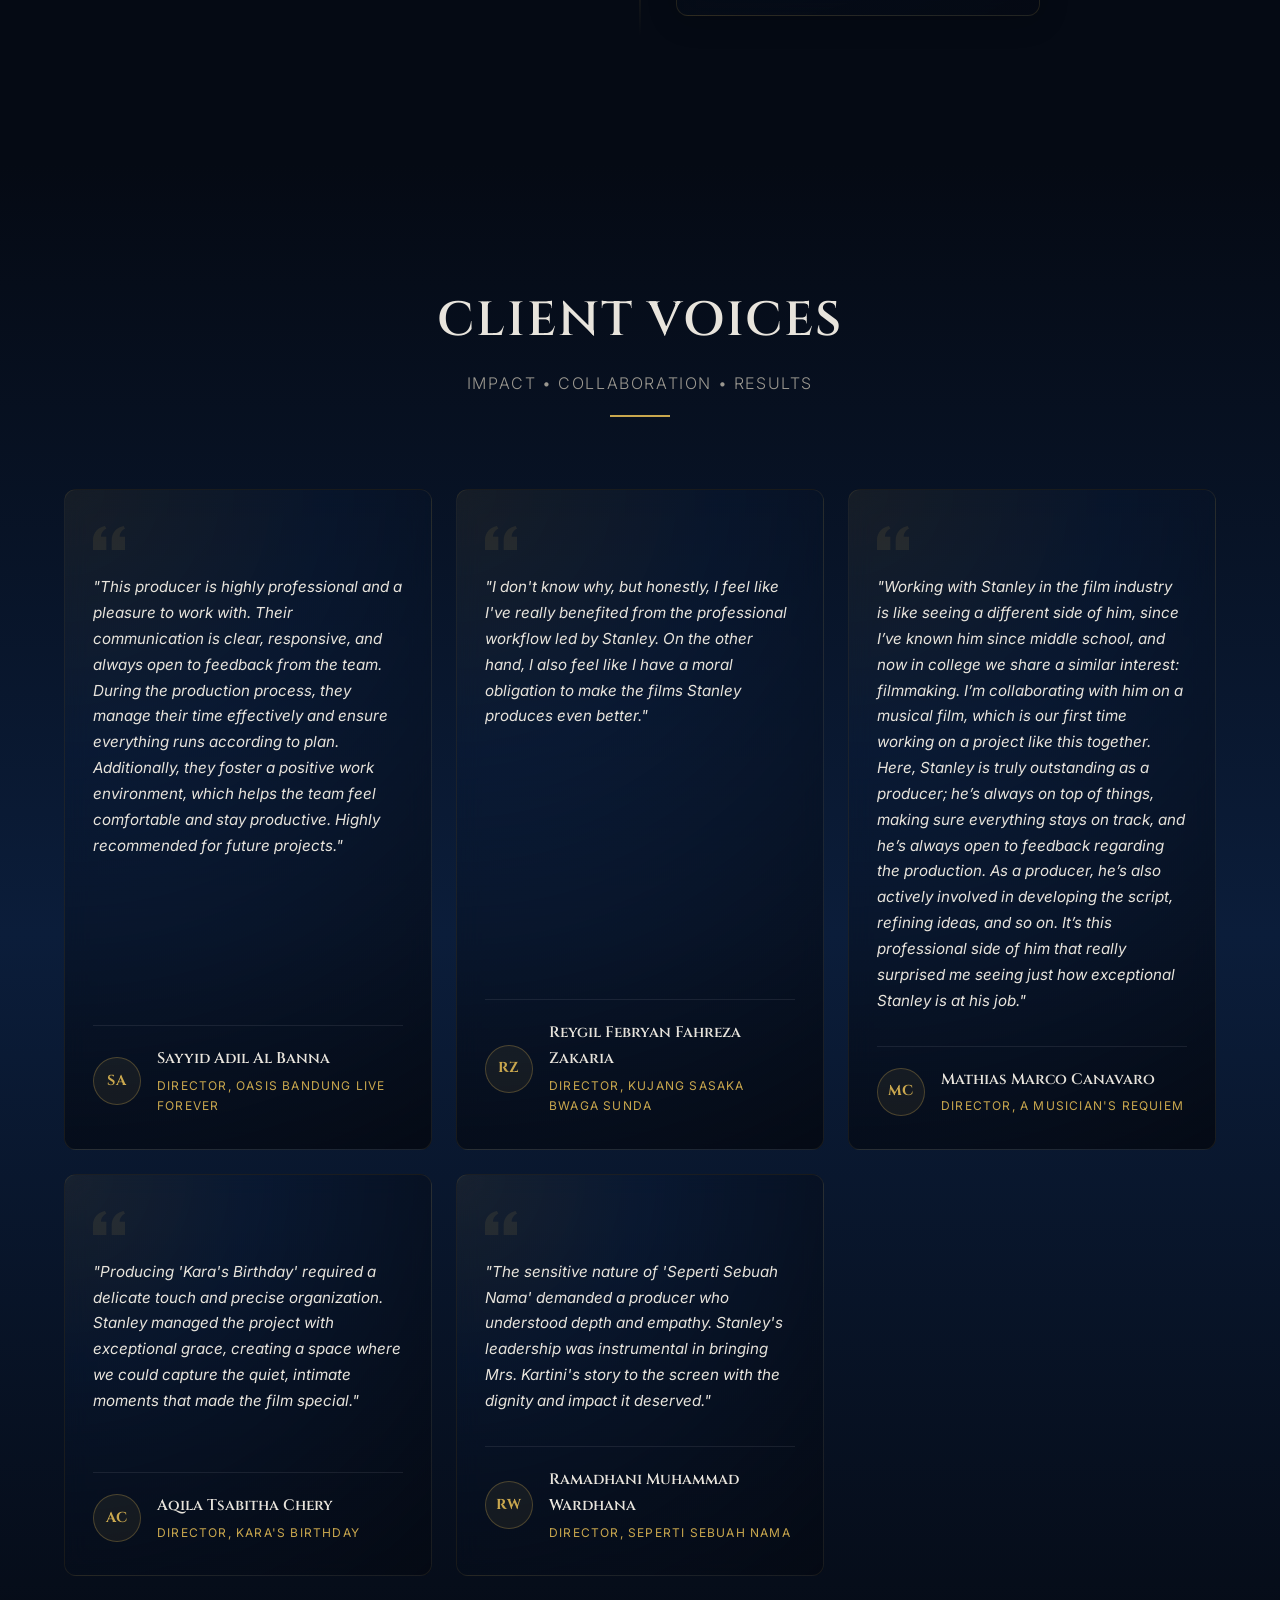
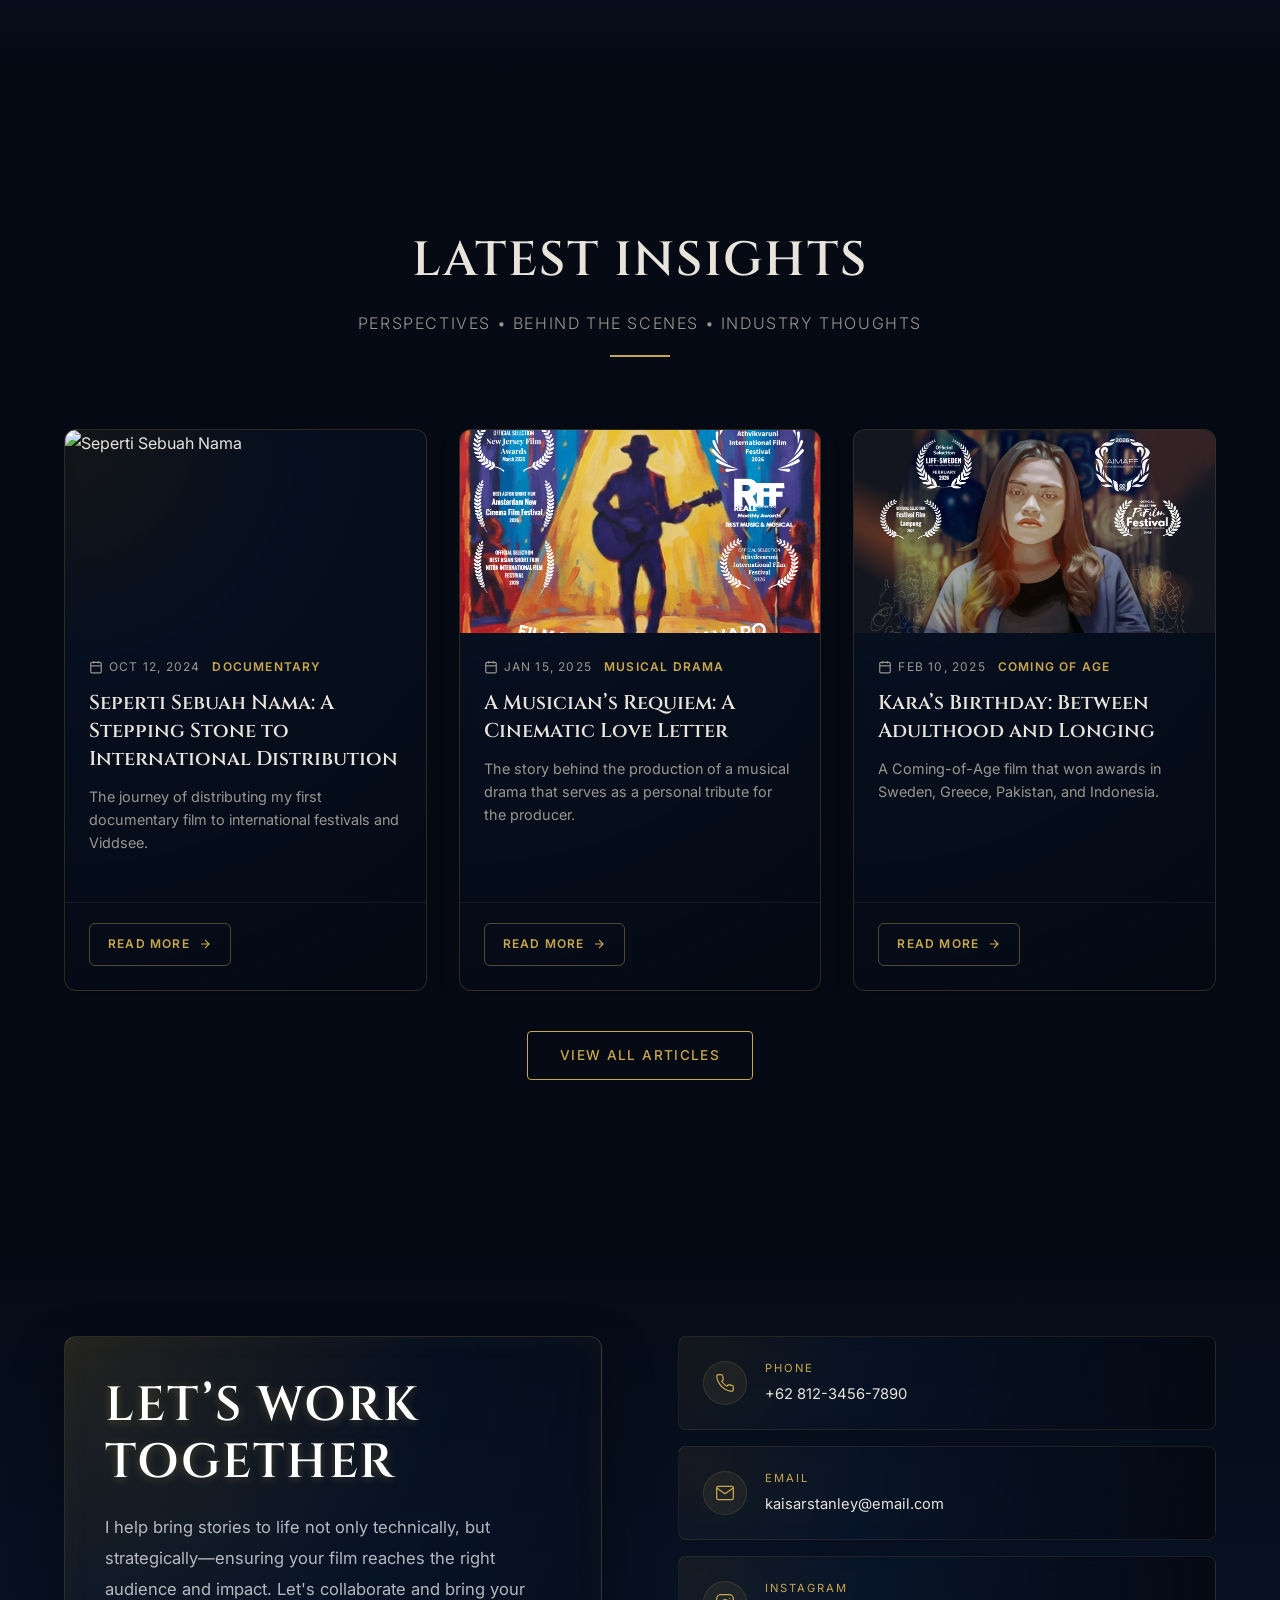
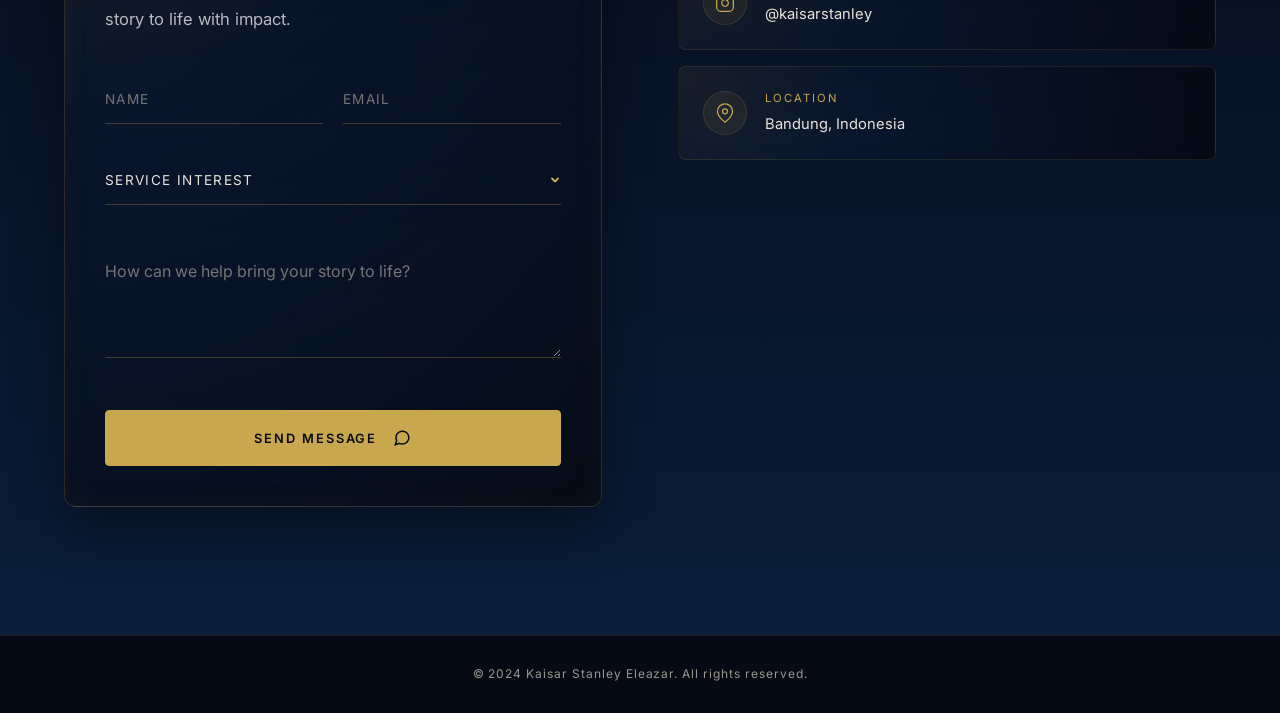
==== commit 97db5e75: "update" ====
--- a/index.html
+++ b/index.html
@@ -240,7 +240,7 @@
           </div>
           <h3 class="experience__card-title">Production Mastery</h3>
           <p class="experience__card-text">
-            End-to-end film production management—from pre-production planning
+            End-to-end film production management from pre-production planning
             through post-production delivery. Expertly navigating film distribution across national and international
             festivals, and digital platforms such as Sineasmov, Viddsee, and YouTube.
           </p>
@@ -283,12 +283,14 @@
         <article class="portfolio__card reveal d2" data-year="2024" data-category="Community / Documentary"
           data-full-desc="Oasis Bandung Live Forever tells the story of the struggle of the Oasis Bandung Community to maintain its identity and unity since its inception, overcoming internal conflicts, a lack of activities, and the impact of the pandemic. However, thanks to the solidarity of its members and small gigs that kept the spirit alive, they rose again with a new concept that expanded the community's influence. Despite another organizational crisis, sponsor support and the principle of “from the community, to the community” became the foundation that kept Oasis Bandung alive and beloved."
           data-video-url="https://drive.google.com/file/d/1LHLbIyAu70aNUg28z18O5cDNV2ZUgXVA/view?usp=drive_link">
-          <img class="portfolio__card-img" src="assets/images/POSTER OASIS BANDUNG LIVE FOREVER.png" alt="Oasis Bandung Live Forever" loading="lazy" />
+          <img class="portfolio__card-img" src="assets/images/POSTER OASIS BANDUNG LIVE FOREVER.png"
+            alt="Oasis Bandung Live Forever" loading="lazy" />
           <div class="portfolio__card-overlay">
             <span class="portfolio__card-role">Producer</span>
             <h3 class="portfolio__card-title">Oasis Bandung Live Forever</h3>
             <p class="portfolio__card-desc">
-              The story of the Oasis Bandung Community's struggle to maintain its identity and unity through challenges and transformation.
+              The story of the Oasis Bandung Community's struggle to maintain its identity and unity through challenges
+              and transformation.
             </p>
             <span class="portfolio__card-cta">View Details
               <svg viewBox="0 0 24 24" fill="none" stroke="currentColor" stroke-width="2" stroke-linecap="round">
@@ -301,13 +303,14 @@
         <article class="portfolio__card reveal d3" data-year="2024" data-category="Action / History"
           data-full-desc="Kang Aries and Kang Oca are two cultural experts and Kujang scholars who seek to provide a valid perspective on the philosophy of the Kujang, which was created by a master blacksmith named Abah Jajang, where the Kujang is often perceived by the general public as merely a sharp weapon. The two of them, “Kang Aries & Kang Oca,” took their case to court to defend the essence of the Kujang, so that it would not be misunderstood by the general public."
           data-video-url="https://drive.google.com/file/d/1R48O2iLMqHwmWX8oe-KP8S8b-u6wUxrE/view?usp=drive_link">
-          <img class="portfolio__card-img" src="assets/images/POSTER-KUJANG-SASAKA-BWAGA-SUNDA.jpg" alt="Kujang Sasaka Bwaga Sunda"
-            loading="lazy" />
+          <img class="portfolio__card-img" src="assets/images/POSTER-KUJANG-SASAKA-BWAGA-SUNDA.jpg"
+            alt="Kujang Sasaka Bwaga Sunda" loading="lazy" />
           <div class="portfolio__card-overlay">
             <span class="portfolio__card-role">Producer</span>
             <h3 class="portfolio__card-title">Kujang Sasaka Bwaga Sunda</h3>
             <p class="portfolio__card-desc">
-              Two cultural experts take their case to court to defend the essence and philosophy of the legendary Kujang.
+              Two cultural experts take their case to court to defend the essence and philosophy of the legendary
+              Kujang.
             </p>
             <span class="portfolio__card-cta">View Details
               <svg viewBox="0 0 24 24" fill="none" stroke="currentColor" stroke-width="2" stroke-linecap="round">
@@ -320,13 +323,13 @@
         <article class="portfolio__card reveal d4" data-year="2024" data-category="Documentary / Drama"
           data-full-desc="A contract teacher with a visual impairment named Mrs. Kartini, who has taught at the ABCD Caringin Special Education School for 20 years, has finally received a Decree (SK) granting her the legal status of a P3K (Government Employee with a Work Agreement)."
           data-video-url="https://drive.google.com/file/d/16K4x7v7zSFYzYPa_Xy5JKC5JXREFUlpj/view?usp=drive_link">
-          <img class="portfolio__card-img" src="assets/images/ssn.png" alt="Seperti Sebuah Nama"
-            loading="lazy" />
+          <img class="portfolio__card-img" src="assets/images/ssn.png" alt="Seperti Sebuah Nama" loading="lazy" />
           <div class="portfolio__card-overlay">
             <span class="portfolio__card-role">Producer</span>
             <h3 class="portfolio__card-title">Seperti Sebuah Nama</h3>
             <p class="portfolio__card-desc">
-              Mrs. Kartini, a visually impaired teacher of 20 years, finally receives her legal status as a government employee.
+              Mrs. Kartini, a visually impaired teacher of 20 years, finally receives her legal status as a government
+              employee.
             </p>
             <span class="portfolio__card-cta">View Details
               <svg viewBox="0 0 24 24" fill="none" stroke="currentColor" stroke-width="2" stroke-linecap="round">
@@ -358,8 +361,7 @@
         <article class="portfolio__card reveal d6" data-year="2025" data-category="Slice-of-Life / Drama"
           data-full-desc="Kara (23) tried to celebrate her birthday in the hope of recapturing the warmth of her childhood birthdays. However, her birthday has now become a day that brings her back to reality."
           data-video-url="https://drive.google.com/file/d/1YFFVqWCdhhxjtswMQu-_KSy61hTZztwc/view?usp=drive_link">
-          <img class="portfolio__card-img" src="assets/images/kara.png" alt="Kara's Birthday"
-            loading="lazy" />
+          <img class="portfolio__card-img" src="assets/images/kara.png" alt="Kara's Birthday" loading="lazy" />
           <div class="portfolio__card-overlay">
             <span class="portfolio__card-role">Producer</span>
             <h3 class="portfolio__card-title">Kara&rsquo;s Birthday</h3>
@@ -429,7 +431,8 @@
           </div>
           <div class="timeline__card">
             <div class="timeline__card-img">
-              <img src="assets/images/POSTER OASIS BANDUNG LIVE FOREVER.png" alt="Oasis Bandung Live Forever" loading="lazy" />
+              <img src="assets/images/POSTER OASIS BANDUNG LIVE FOREVER.png" alt="Oasis Bandung Live Forever"
+                loading="lazy" />
             </div>
             <div class="timeline__card-body">
               <span class="timeline__year">2024</span>
@@ -528,7 +531,10 @@
             </svg>
           </div>
           <p class="testimonial-card__text">
-            "This producer is highly professional and a pleasure to work with. Their communication is clear, responsive, and always open to feedback from the team. During the production process, they manage their time effectively and ensure everything runs according to plan. Additionally, they foster a positive work environment, which helps the team feel comfortable and stay productive. Highly recommended for future projects."
+            "This producer is highly professional and a pleasure to work with. Their communication is clear, responsive,
+            and always open to feedback from the team. During the production process, they manage their time effectively
+            and ensure everything runs according to plan. Additionally, they foster a positive work environment, which
+            helps the team feel comfortable and stay productive. Highly recommended for future projects."
           </p>
           <div class="testimonial-card__client">
             <div class="testimonial-card__avatar">
@@ -550,7 +556,9 @@
             </svg>
           </div>
           <p class="testimonial-card__text">
-            "I don't know why, but honestly, I feel like I've really benefited from the professional workflow led by Stanley. On the other hand, I also feel like I have a moral obligation to make the films Stanley produces even better."
+            "I don't know why, but honestly, I feel like I've really benefited from the professional workflow led by
+            Stanley. On the other hand, I also feel like I have a moral obligation to make the films Stanley produces
+            even better."
           </p>
           <div class="testimonial-card__client">
             <div class="testimonial-card__avatar">
@@ -572,7 +580,13 @@
             </svg>
           </div>
           <p class="testimonial-card__text">
-            "Working with Stanley in the film industry is like seeing a different side of him, since I’ve known him since middle school, and now in college we share a similar interest: filmmaking. I’m collaborating with him on a musical film, which is our first time working on a project like this together. Here, Stanley is truly outstanding as a producer; he’s always on top of things, making sure everything stays on track, and he’s always open to feedback regarding the production. As a producer, he’s also actively involved in developing the script, refining ideas, and so on. It’s this professional side of him that really surprised me—seeing just how exceptional Stanley is at his job."
+            "Working with Stanley in the film industry is like seeing a different side of him, since I’ve known him
+            since middle school, and now in college we share a similar interest: filmmaking. I’m collaborating with him
+            on a musical film, which is our first time working on a project like this together. Here, Stanley is truly
+            outstanding as a producer; he’s always on top of things, making sure everything stays on track, and he’s
+            always open to feedback regarding the production. As a producer, he’s also actively involved in developing
+            the script, refining ideas, and so on. It’s this professional side of him that really surprised me seeing
+            just how exceptional Stanley is at his job."
           </p>
           <div class="testimonial-card__client">
             <div class="testimonial-card__avatar">
@@ -594,7 +608,9 @@
             </svg>
           </div>
           <p class="testimonial-card__text">
-            "Producing 'Kara's Birthday' required a delicate touch and precise organization. Stanley managed the project with exceptional grace, creating a space where we could capture the quiet, intimate moments that made the film special."
+            "Producing 'Kara's Birthday' required a delicate touch and precise organization. Stanley managed the project
+            with exceptional grace, creating a space where we could capture the quiet, intimate moments that made the
+            film special."
           </p>
           <div class="testimonial-card__client">
             <div class="testimonial-card__avatar">
@@ -616,7 +632,9 @@
             </svg>
           </div>
           <p class="testimonial-card__text">
-            "The sensitive nature of 'Seperti Sebuah Nama' demanded a producer who understood depth and empathy. Stanley's leadership was instrumental in bringing Mrs. Kartini's story to the screen with the dignity and impact it deserved."
+            "The sensitive nature of 'Seperti Sebuah Nama' demanded a producer who understood depth and empathy.
+            Stanley's leadership was instrumental in bringing Mrs. Kartini's story to the screen with the dignity and
+            impact it deserved."
           </p>
           <div class="testimonial-card__client">
             <div class="testimonial-card__avatar">
@@ -646,8 +664,7 @@
         <article class="blog-card reveal d1">
           <a href="blog/seperti-sebuah-nama/" class="blog-card__link">
             <div class="blog-card__img-wrap">
-              <img src="assets/images/ssn.png" alt="Seperti Sebuah Nama" class="blog-card__img"
-                loading="lazy" />
+              <img src="assets/images/ssn.png" alt="Seperti Sebuah Nama" class="blog-card__img" loading="lazy" />
             </div>
             <div class="blog-card__body">
               <div class="blog-card__meta">
@@ -663,7 +680,8 @@
                 <span class="blog-card__category">Documentary</span>
               </div>
               <h2 class="blog-card__title">Seperti Sebuah Nama: A Stepping Stone to International Distribution</h2>
-              <p class="blog-card__excerpt">The journey of distributing my first documentary film to international festivals and Viddsee.</p>
+              <p class="blog-card__excerpt">The journey of distributing my first documentary film to international
+                festivals and Viddsee.</p>
             </div>
             <div class="blog-card__footer" style="padding: 0 24px 24px;">
               <div class="blog-card__readmore">
@@ -680,7 +698,8 @@
         <article class="blog-card reveal d2">
           <a href="blog/musicians-requiem/" class="blog-card__link">
             <div class="blog-card__img-wrap">
-              <img src="assets/images/musicians-requiem-2.png" alt="A Musician's Requiem" class="blog-card__img" loading="lazy" />
+              <img src="assets/images/musicians-requiem-2.png" alt="A Musician's Requiem" class="blog-card__img"
+                loading="lazy" />
             </div>
             <div class="blog-card__body">
               <div class="blog-card__meta">
@@ -696,7 +715,8 @@
                 <span class="blog-card__category">Musical Drama</span>
               </div>
               <h2 class="blog-card__title">A Musician’s Requiem: A Cinematic Love Letter</h2>
-              <p class="blog-card__excerpt">The story behind the production of a musical drama that serves as a personal tribute for the producer.</p>
+              <p class="blog-card__excerpt">The story behind the production of a musical drama that serves as a personal
+                tribute for the producer.</p>
             </div>
             <div class="blog-card__footer" style="padding: 0 24px 24px;">
               <div class="blog-card__readmore">
@@ -729,7 +749,8 @@
                 <span class="blog-card__category">Coming Of Age</span>
               </div>
               <h2 class="blog-card__title">Kara’s Birthday: Between Adulthood and Longing</h2>
-              <p class="blog-card__excerpt">A Coming-of-Age film that won awards in Sweden, Greece, Pakistan, and Indonesia.</p>
+              <p class="blog-card__excerpt">A Coming-of-Age film that won awards in Sweden, Greece, Pakistan, and
+                Indonesia.</p>
             </div>
             <div class="blog-card__footer" style="padding: 0 24px 24px;">
               <div class="blog-card__readmore">
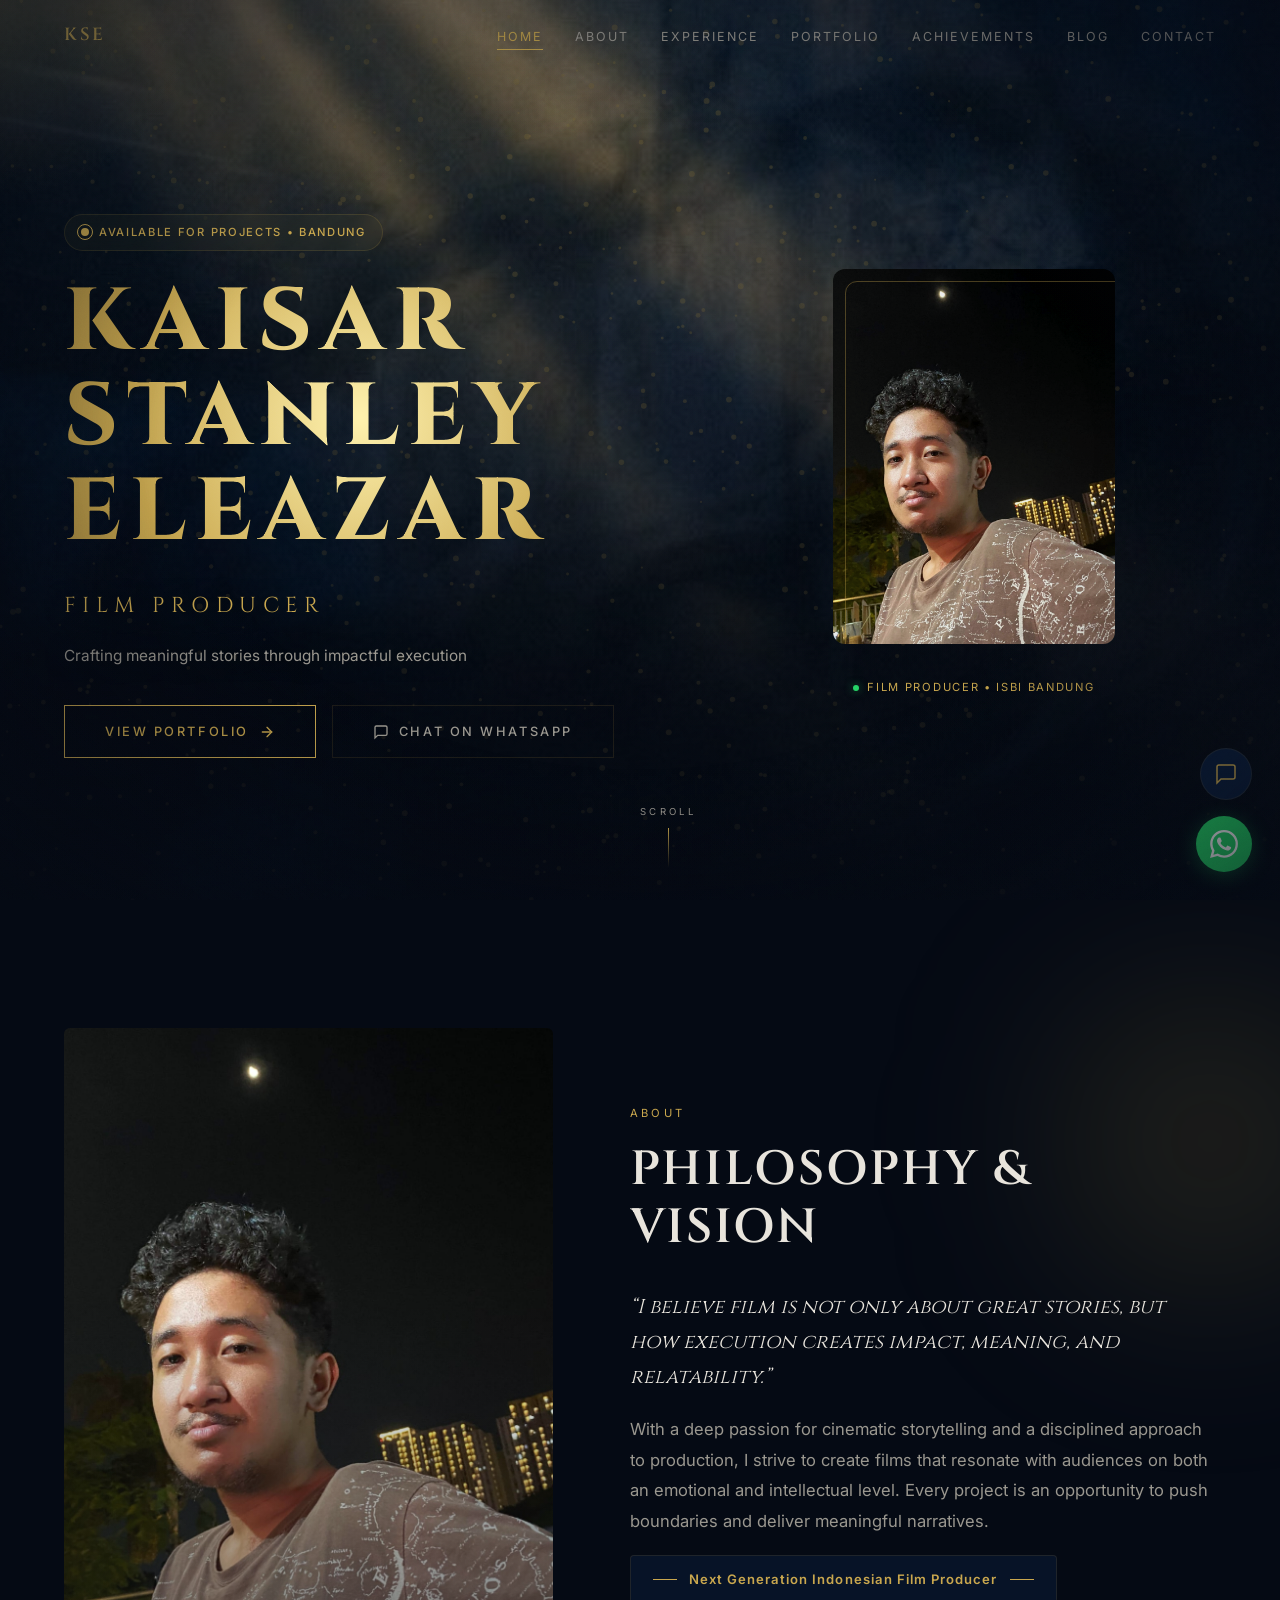
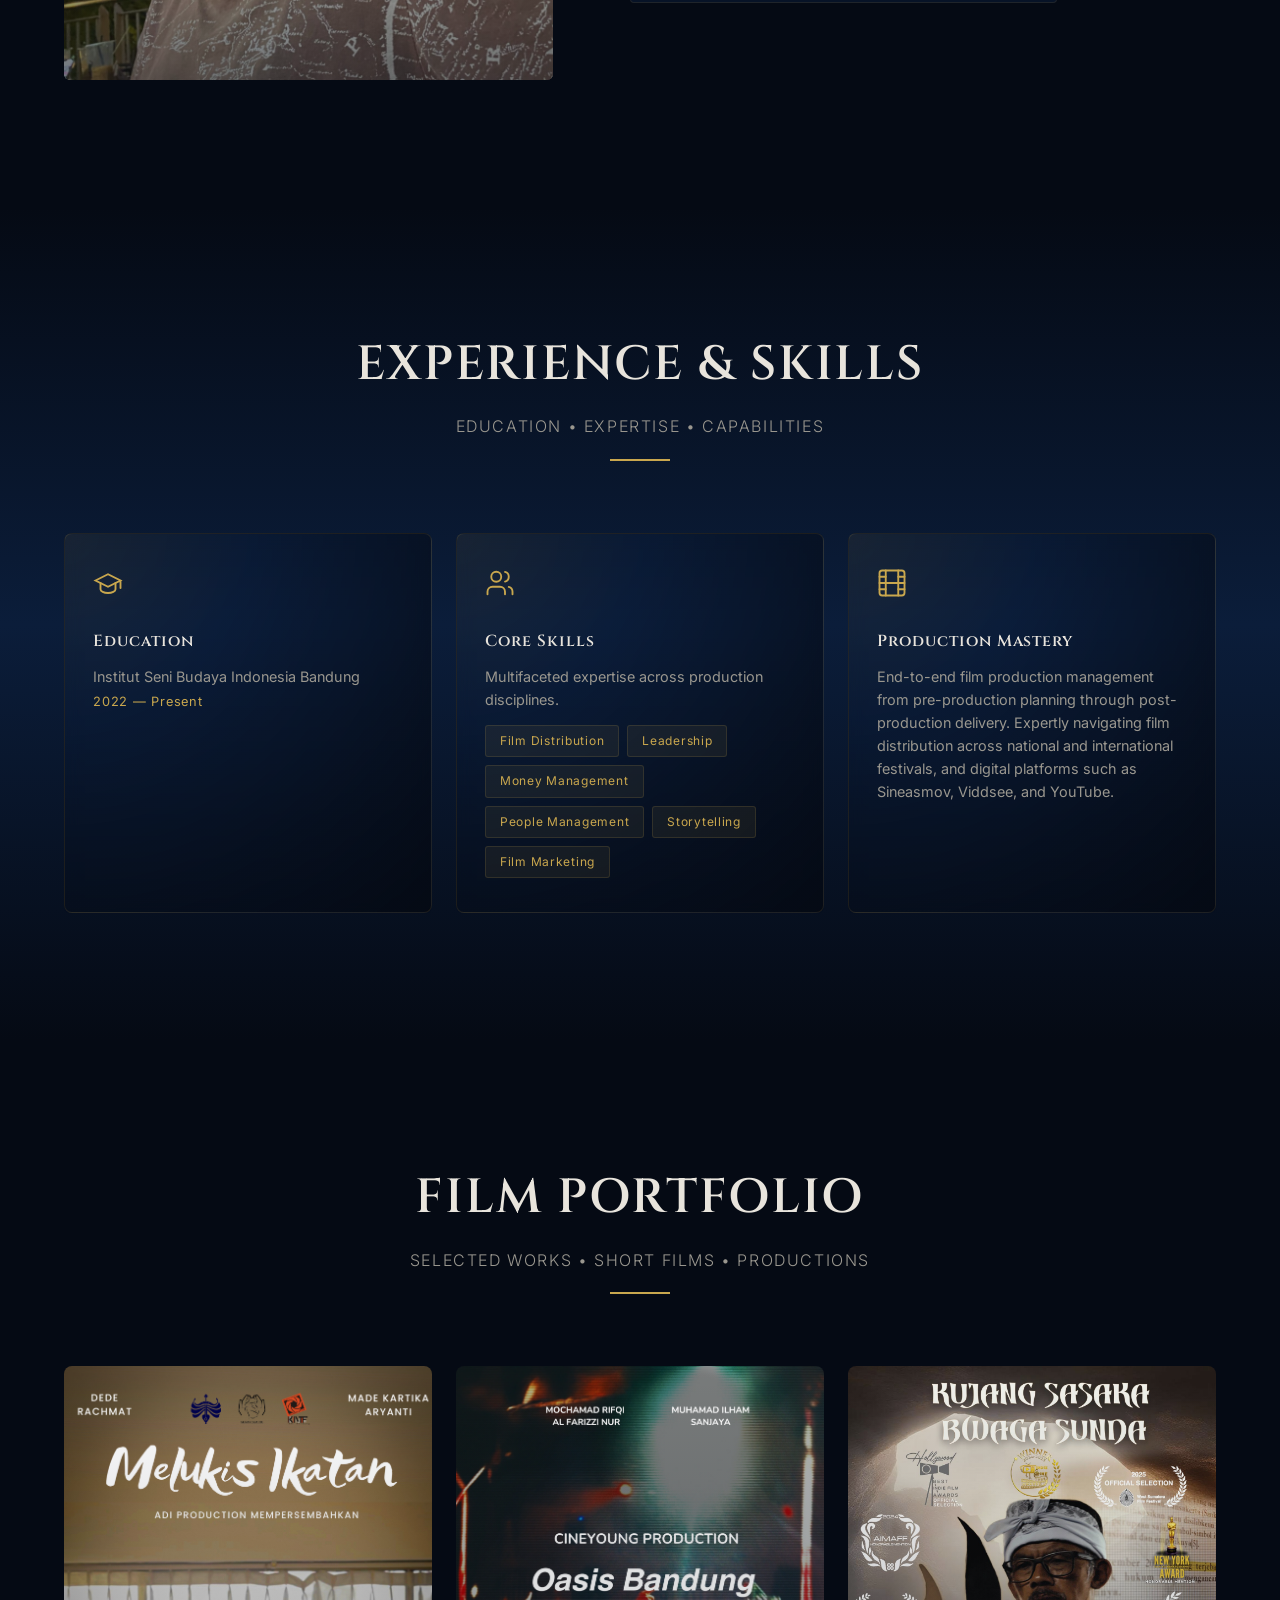
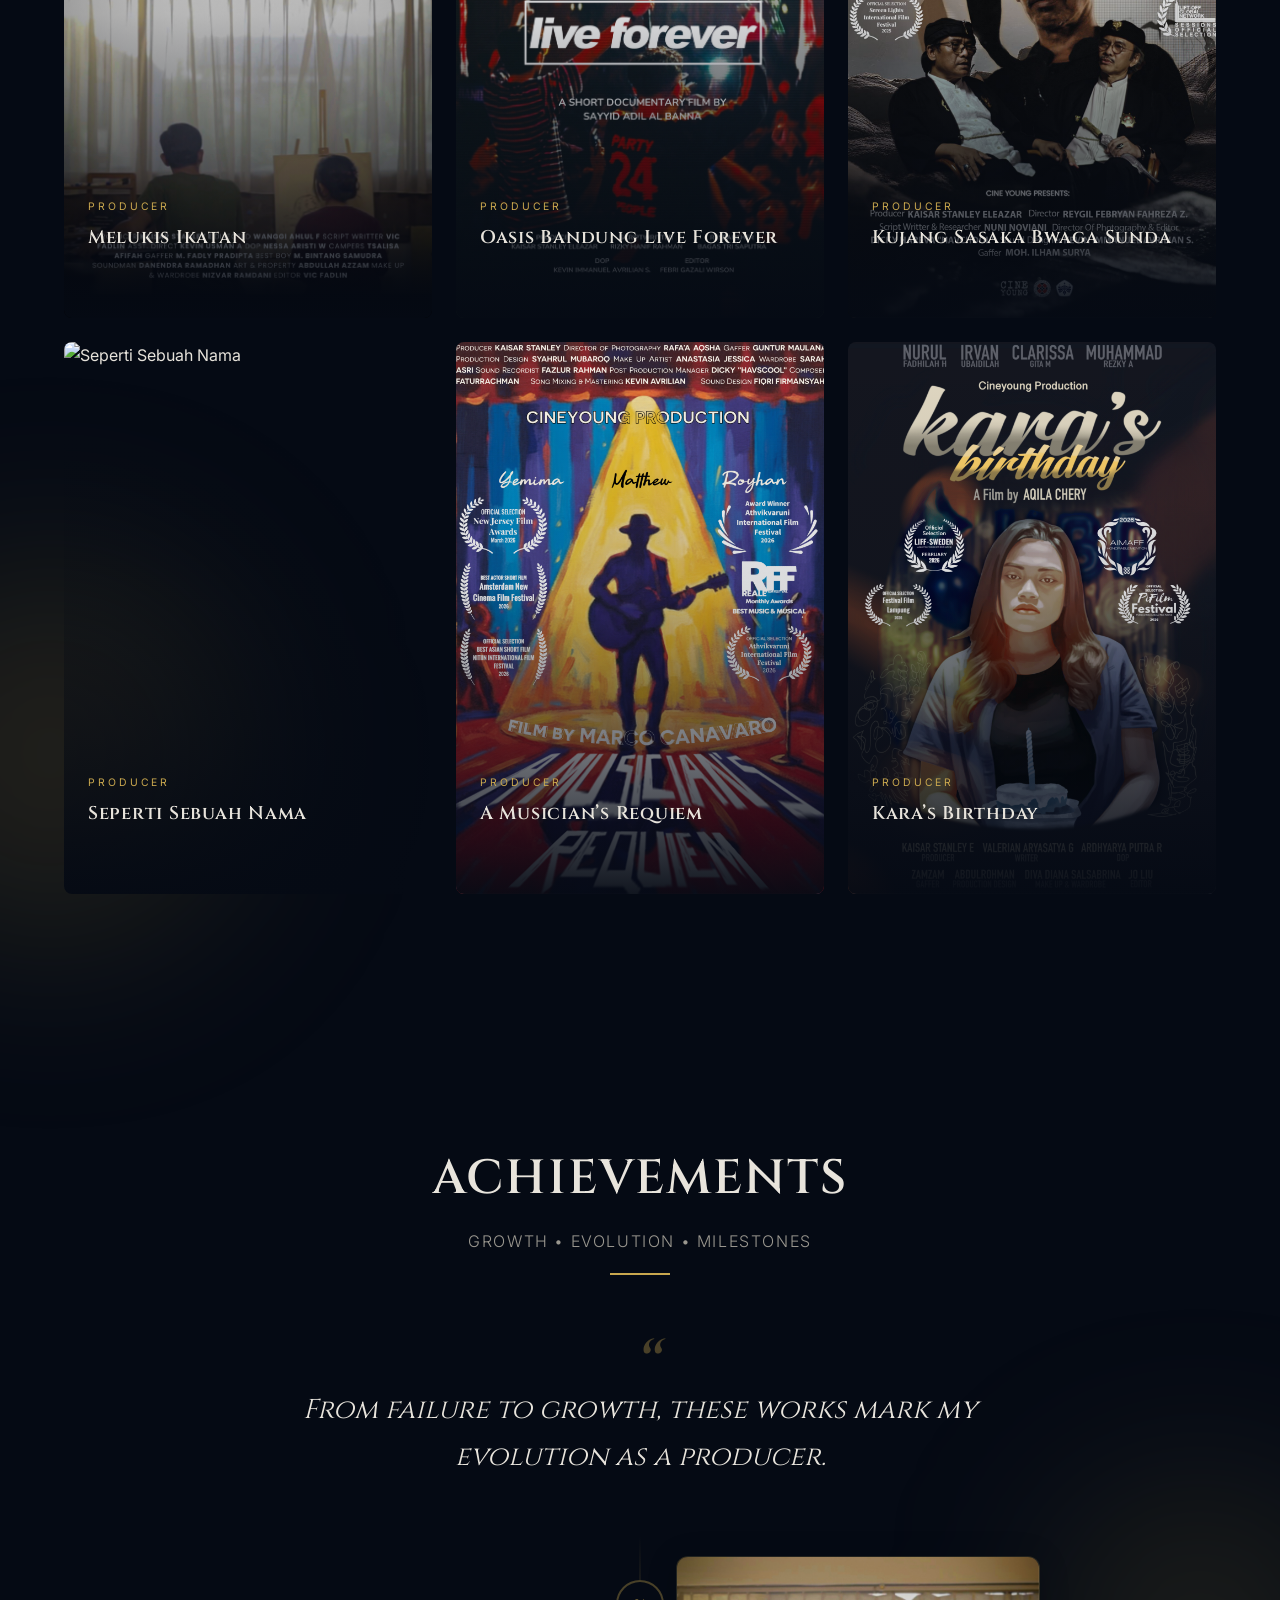
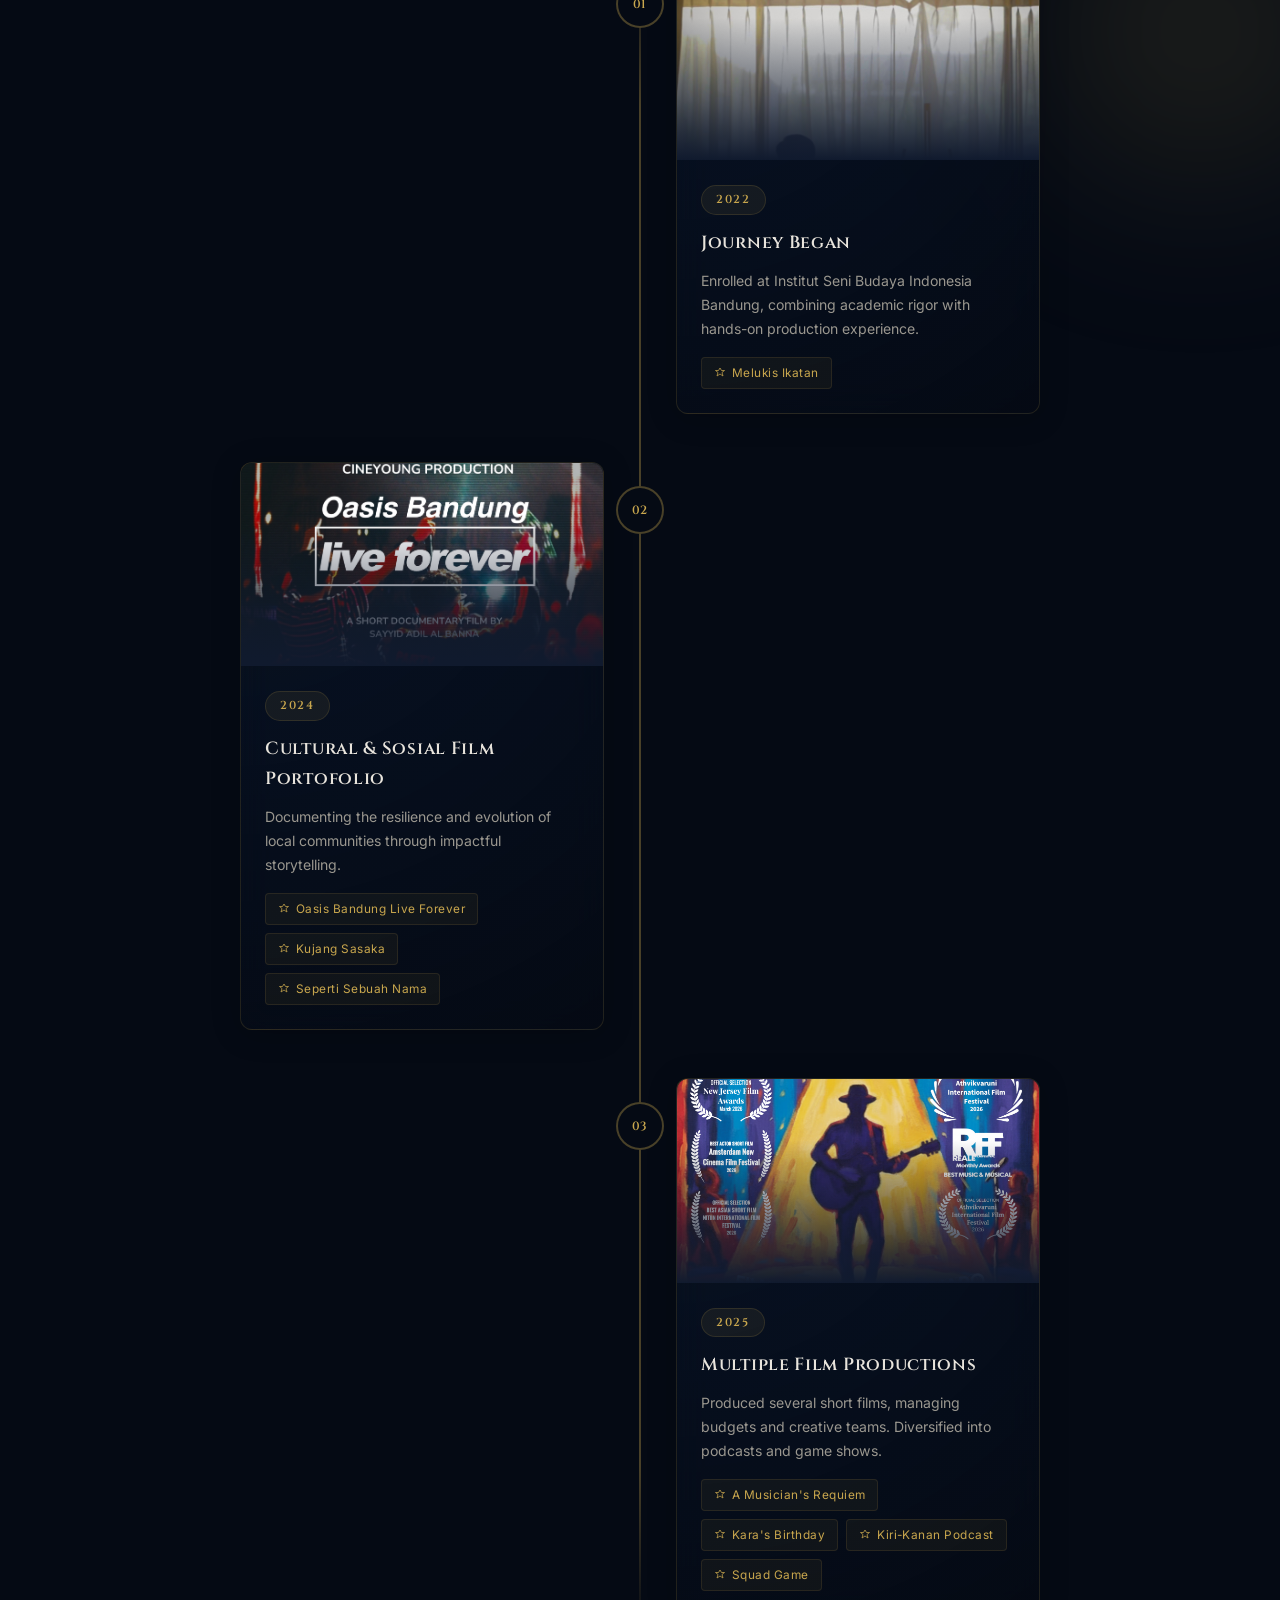
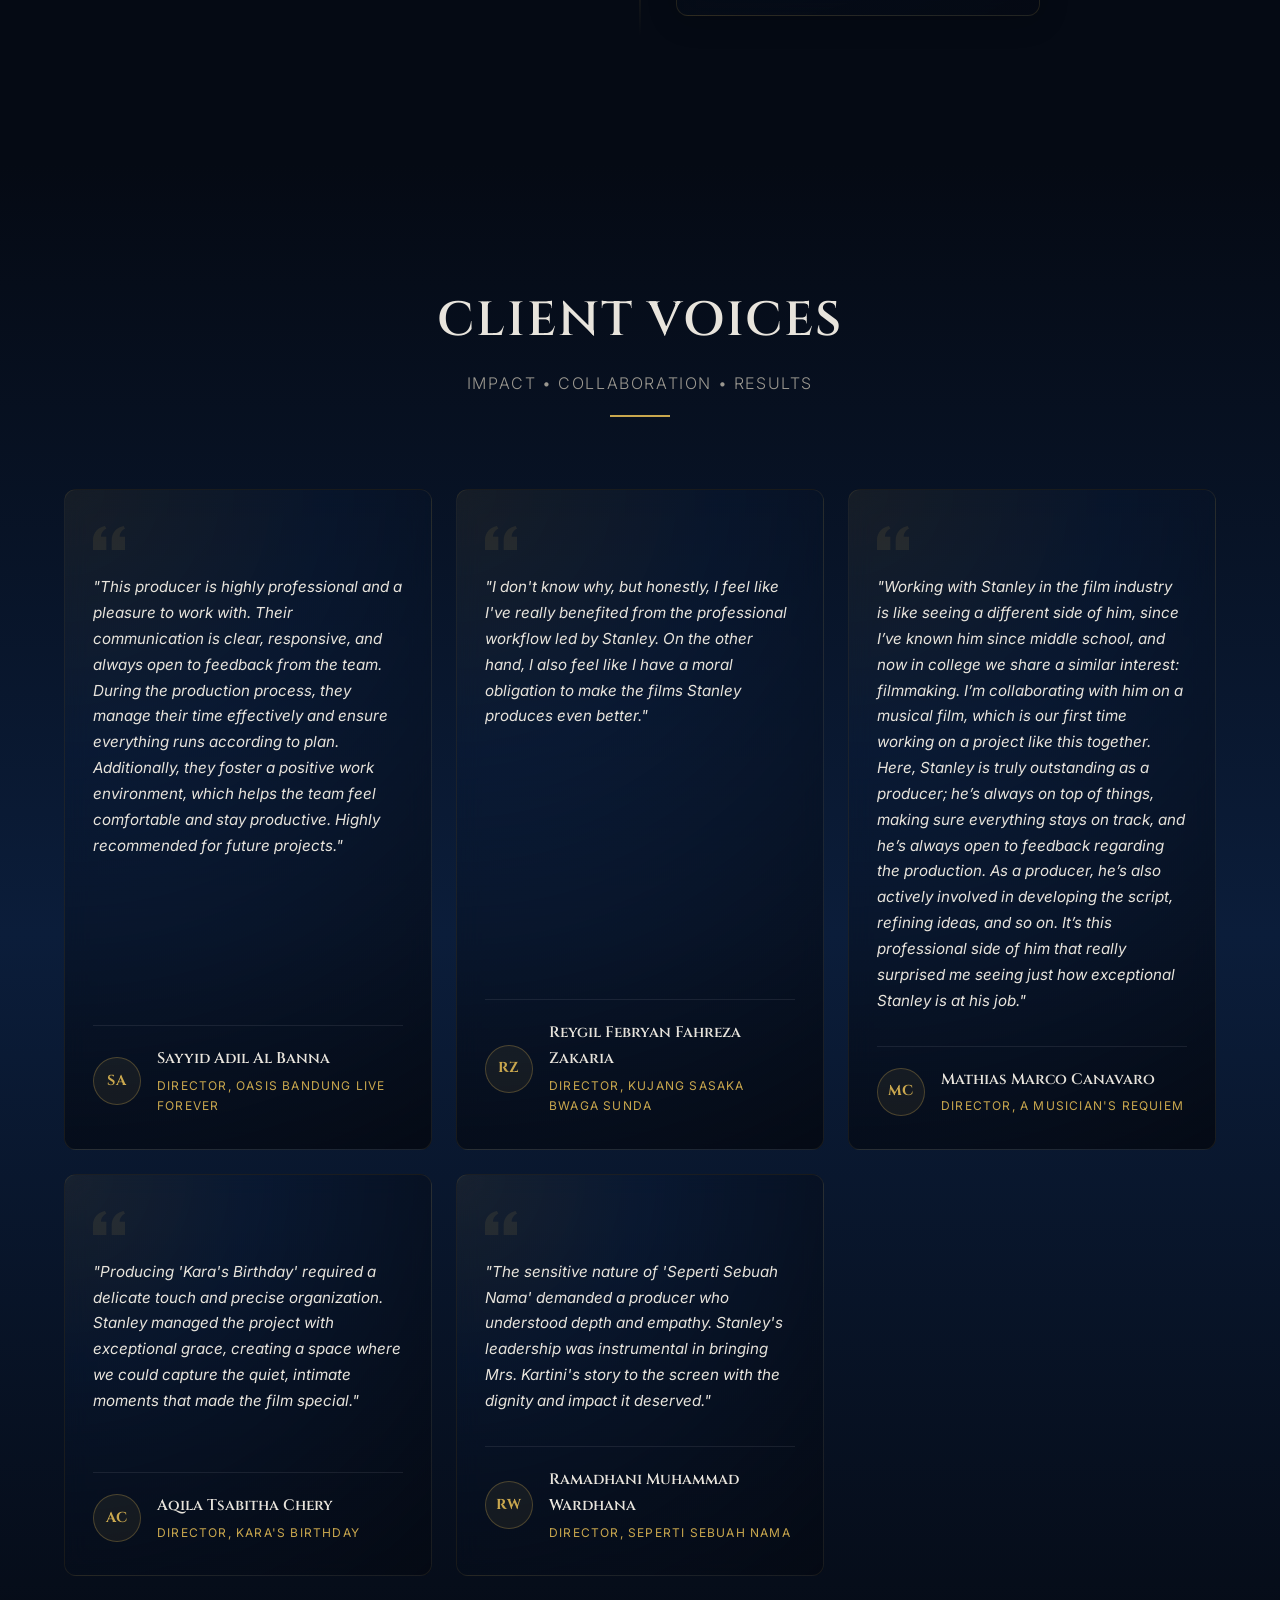
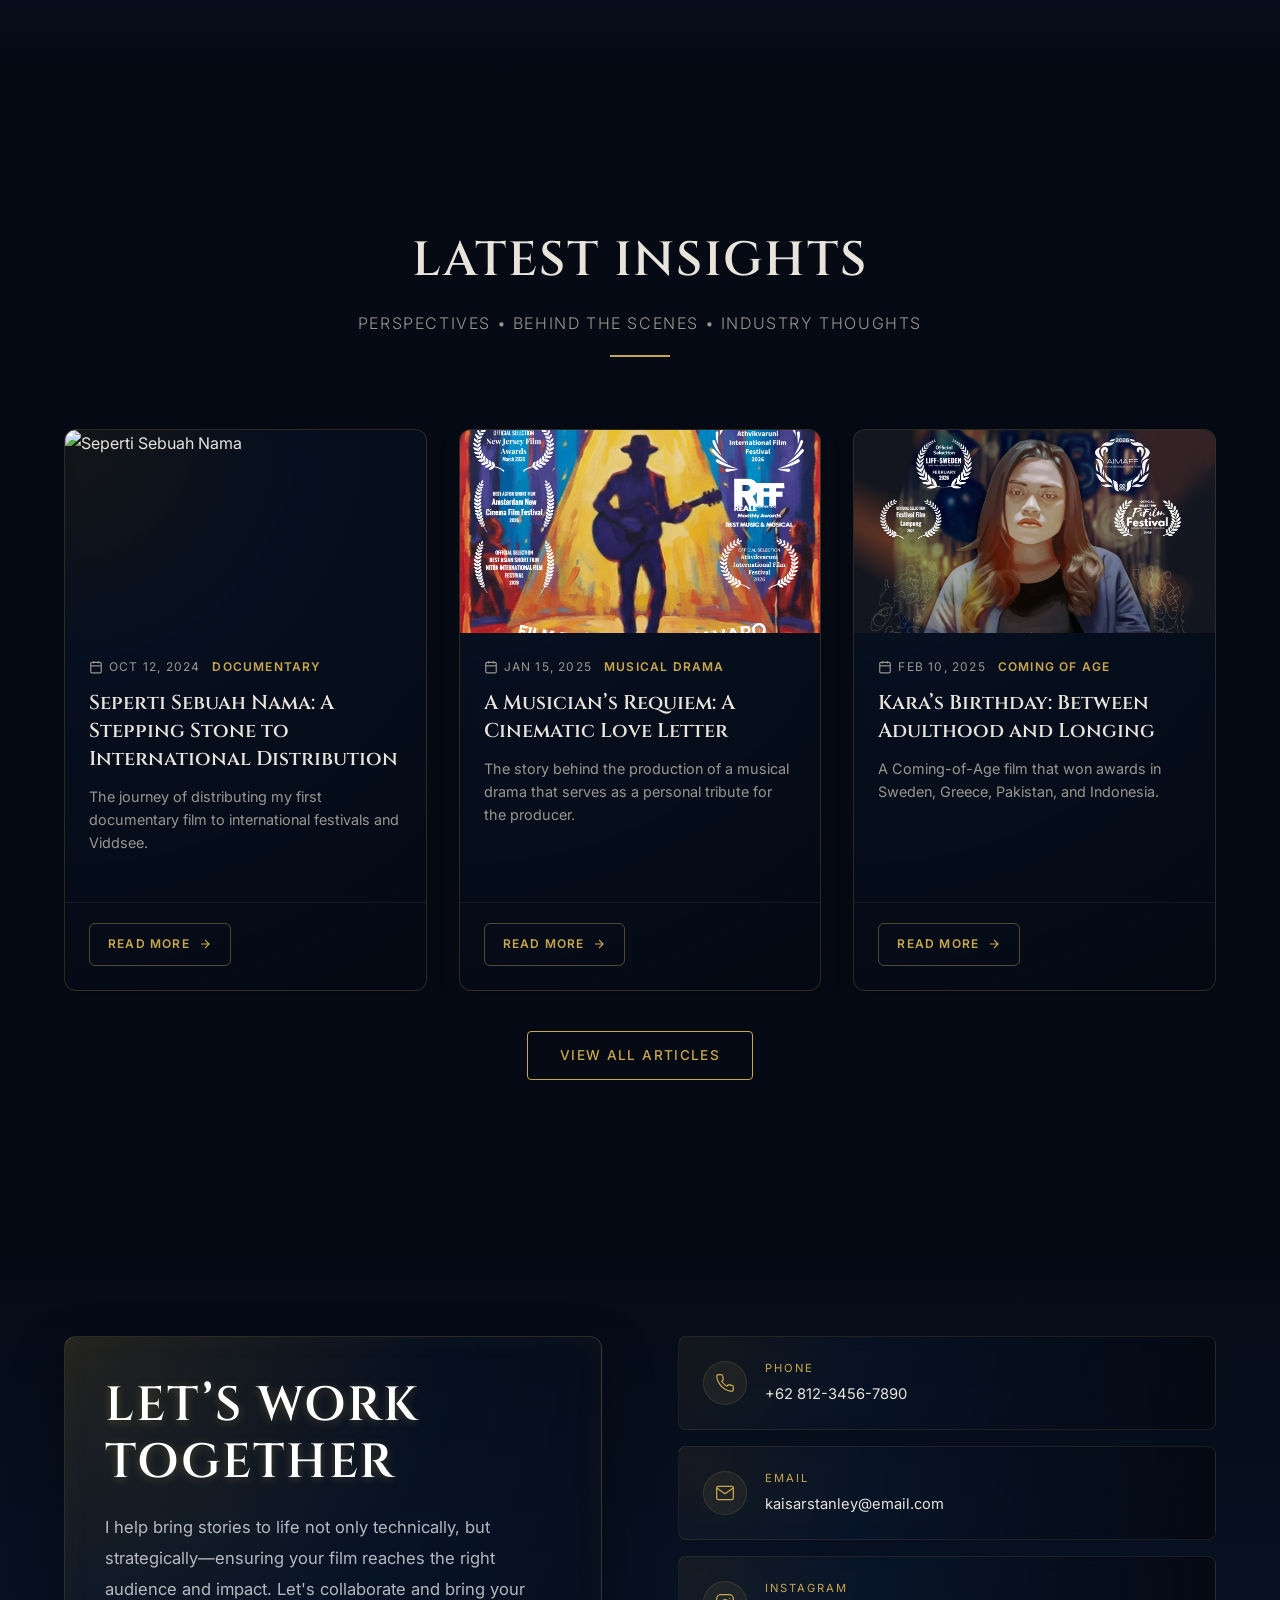
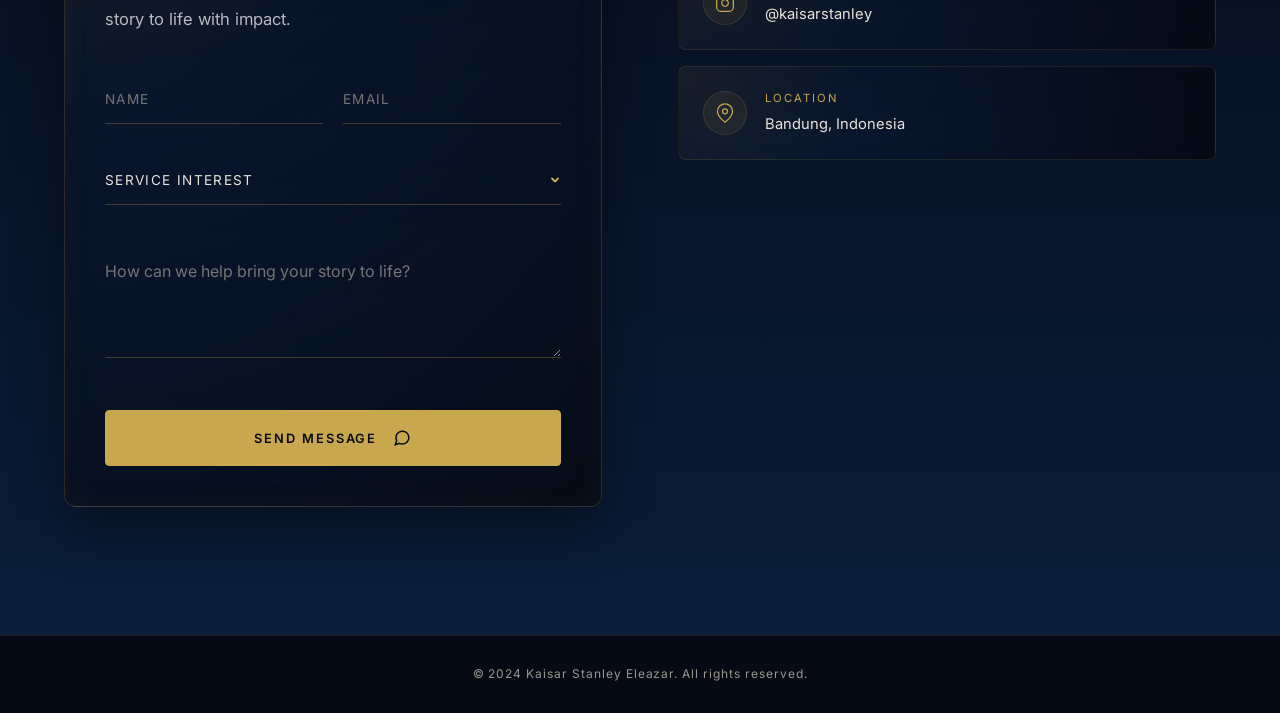
==== commit da66e66b: "update" ====
--- a/index.html
+++ b/index.html
@@ -14,11 +14,32 @@
   <meta property="og:title" content="Kaisar Stanley Eleazar — Film Producer" />
   <meta property="og:description" content="Crafting meaningful stories through impactful execution." />
   <meta property="og:type" content="website" />
-  <meta property="og:image" content="assets/images/hero-bg.jpg" />
+  <meta property="og:url" content="https://kaisarstanley.web.id" />
+  <meta property="og:image" content="https://kaisarstanley.web.id/assets/images/foto-producer.jpg" />
+  
+  <!-- Twitter -->
+  <meta name="twitter:card" content="summary_large_image" />
+  <meta name="twitter:title" content="Kaisar Stanley Eleazar — Film Producer" />
+  <meta name="twitter:description" content="Crafting meaningful stories through impactful execution." />
+  <meta name="twitter:image" content="https://kaisarstanley.web.id/assets/images/foto-producer.jpg" />
 
   <title>Kaisar Stanley Eleazar — Film Producer</title>
 
-  <link rel="icon" type="image/png" href="assets/images/logo-icon.png" />
+  <link rel="icon" type="image/png" href="assets/images/logo-icon.png" sizes="16x16" />
+  <link rel="icon" type="image/png" href="assets/images/logo-icon.png" sizes="32x32" />
+  <link rel="icon" type="image/png" href="assets/images/logo-icon.png" sizes="48x48" />
+  <link rel="apple-touch-icon" href="assets/images/logo-icon.png" />
+  
+  <!-- JSON-LD for Google Search Console / Brand Knowledge Graph -->
+  <script type="application/ld+json">
+    {
+      "@context": "https://schema.org",
+      "@type": "Organization",
+      "url": "https://kaisarstanley.web.id",
+      "logo": "https://kaisarstanley.web.id/assets/images/logo-icon.png",
+      "name": "Kaisar Stanley Eleazar"
+    }
+  </script>
   <link rel="preconnect" href="https://fonts.googleapis.com" />
   <link rel="preconnect" href="https://fonts.gstatic.com" crossorigin />
   <link
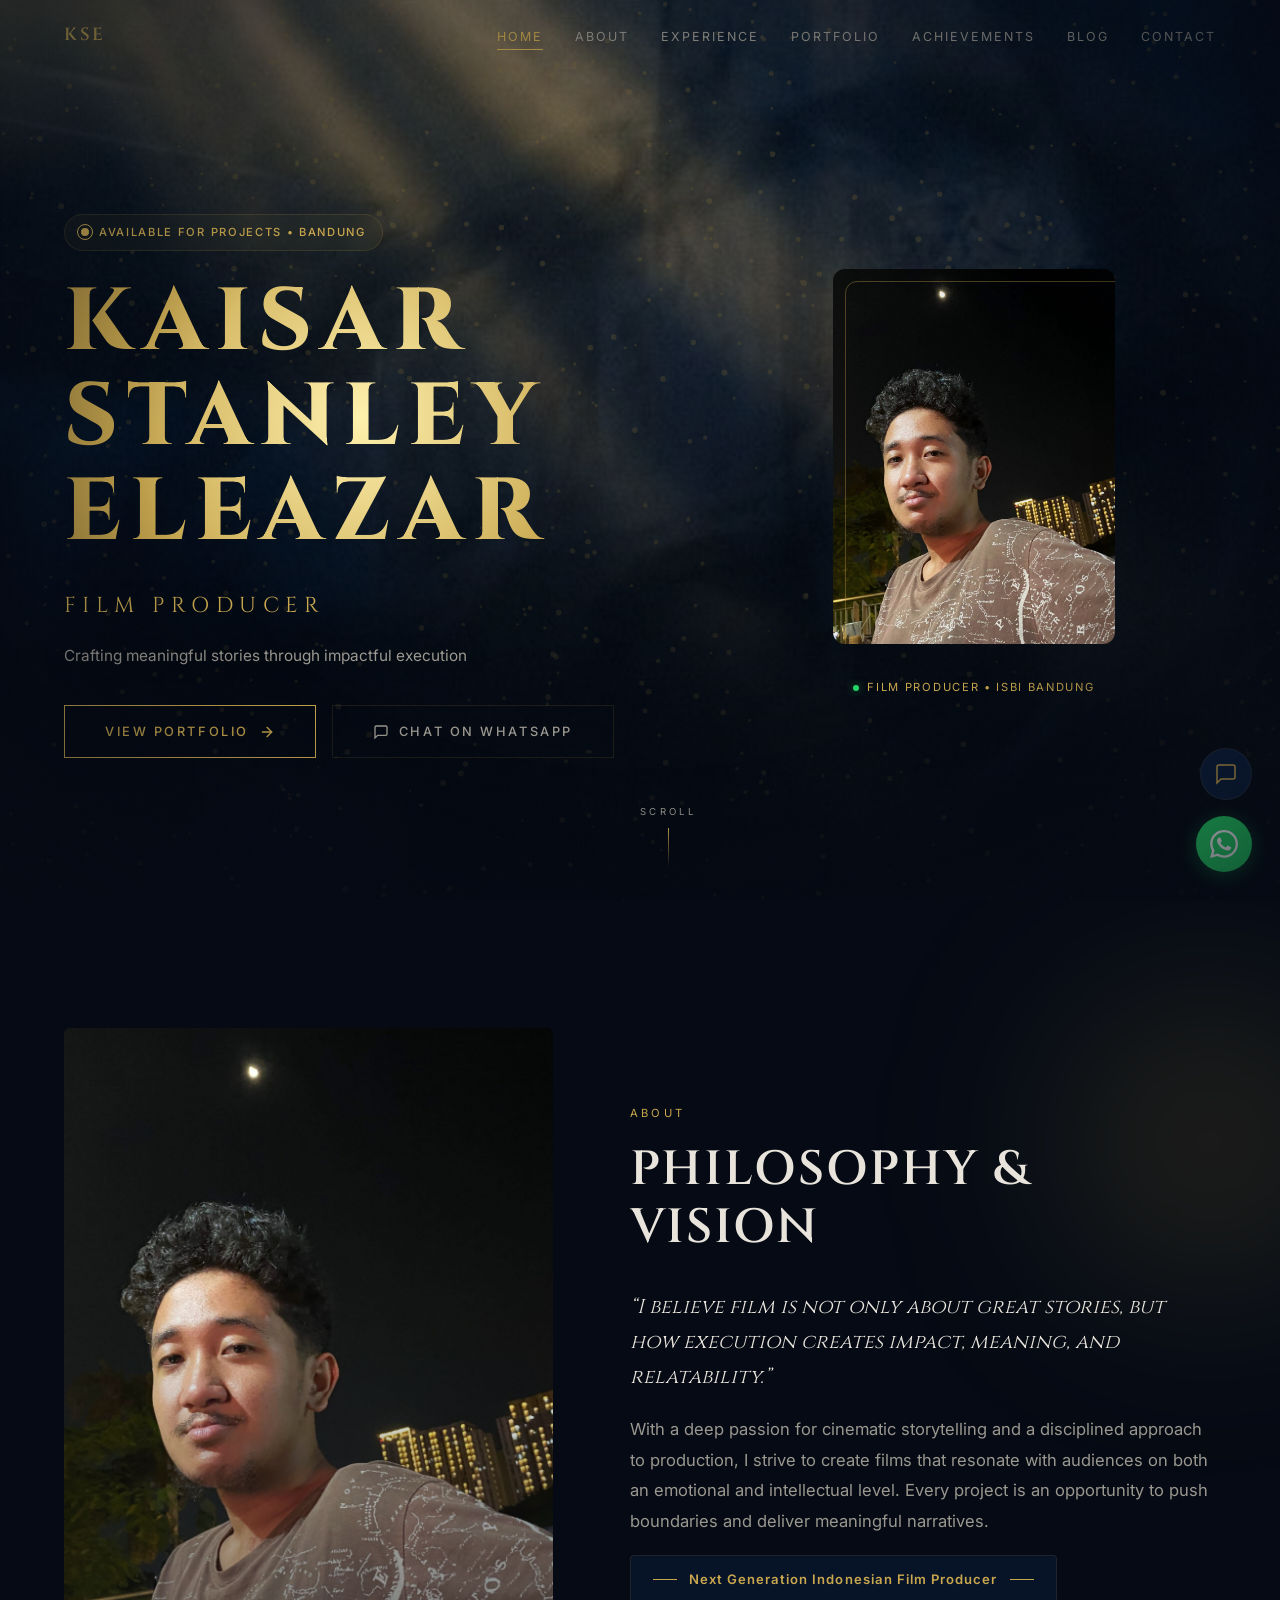
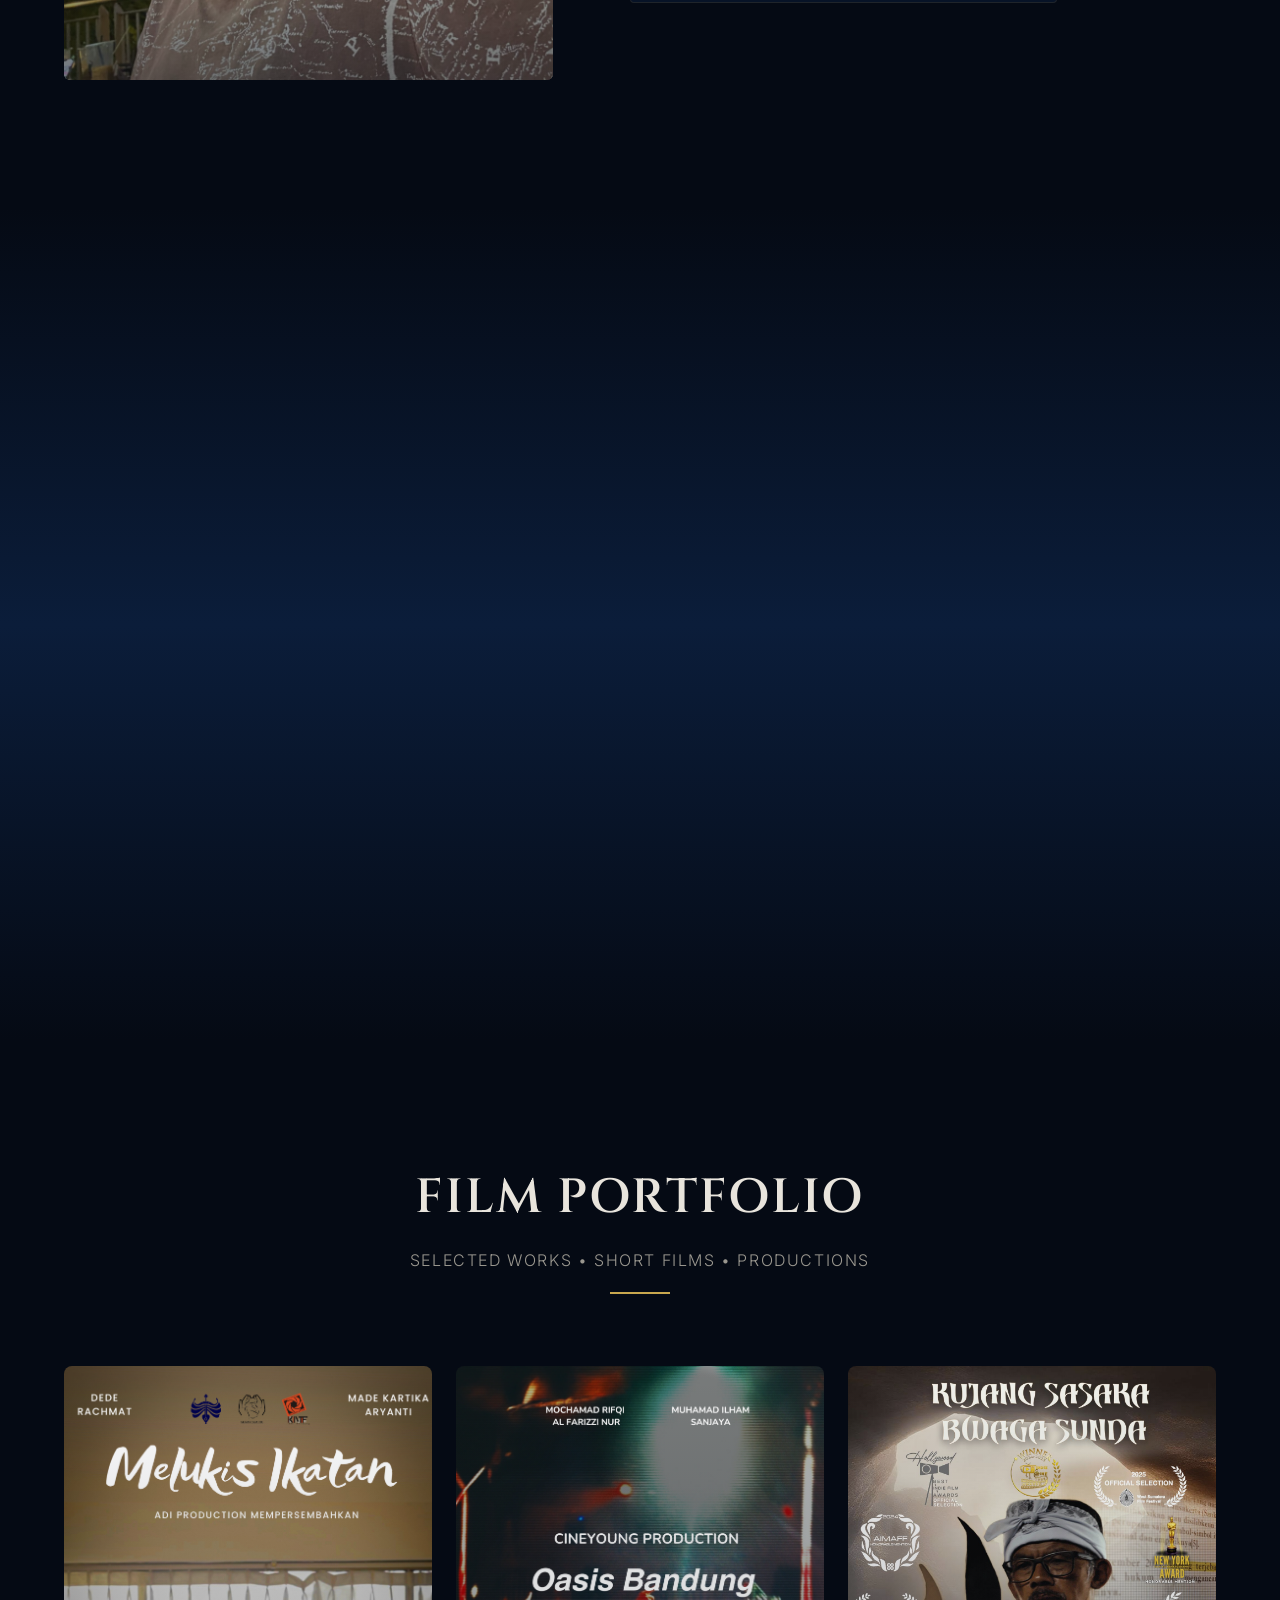
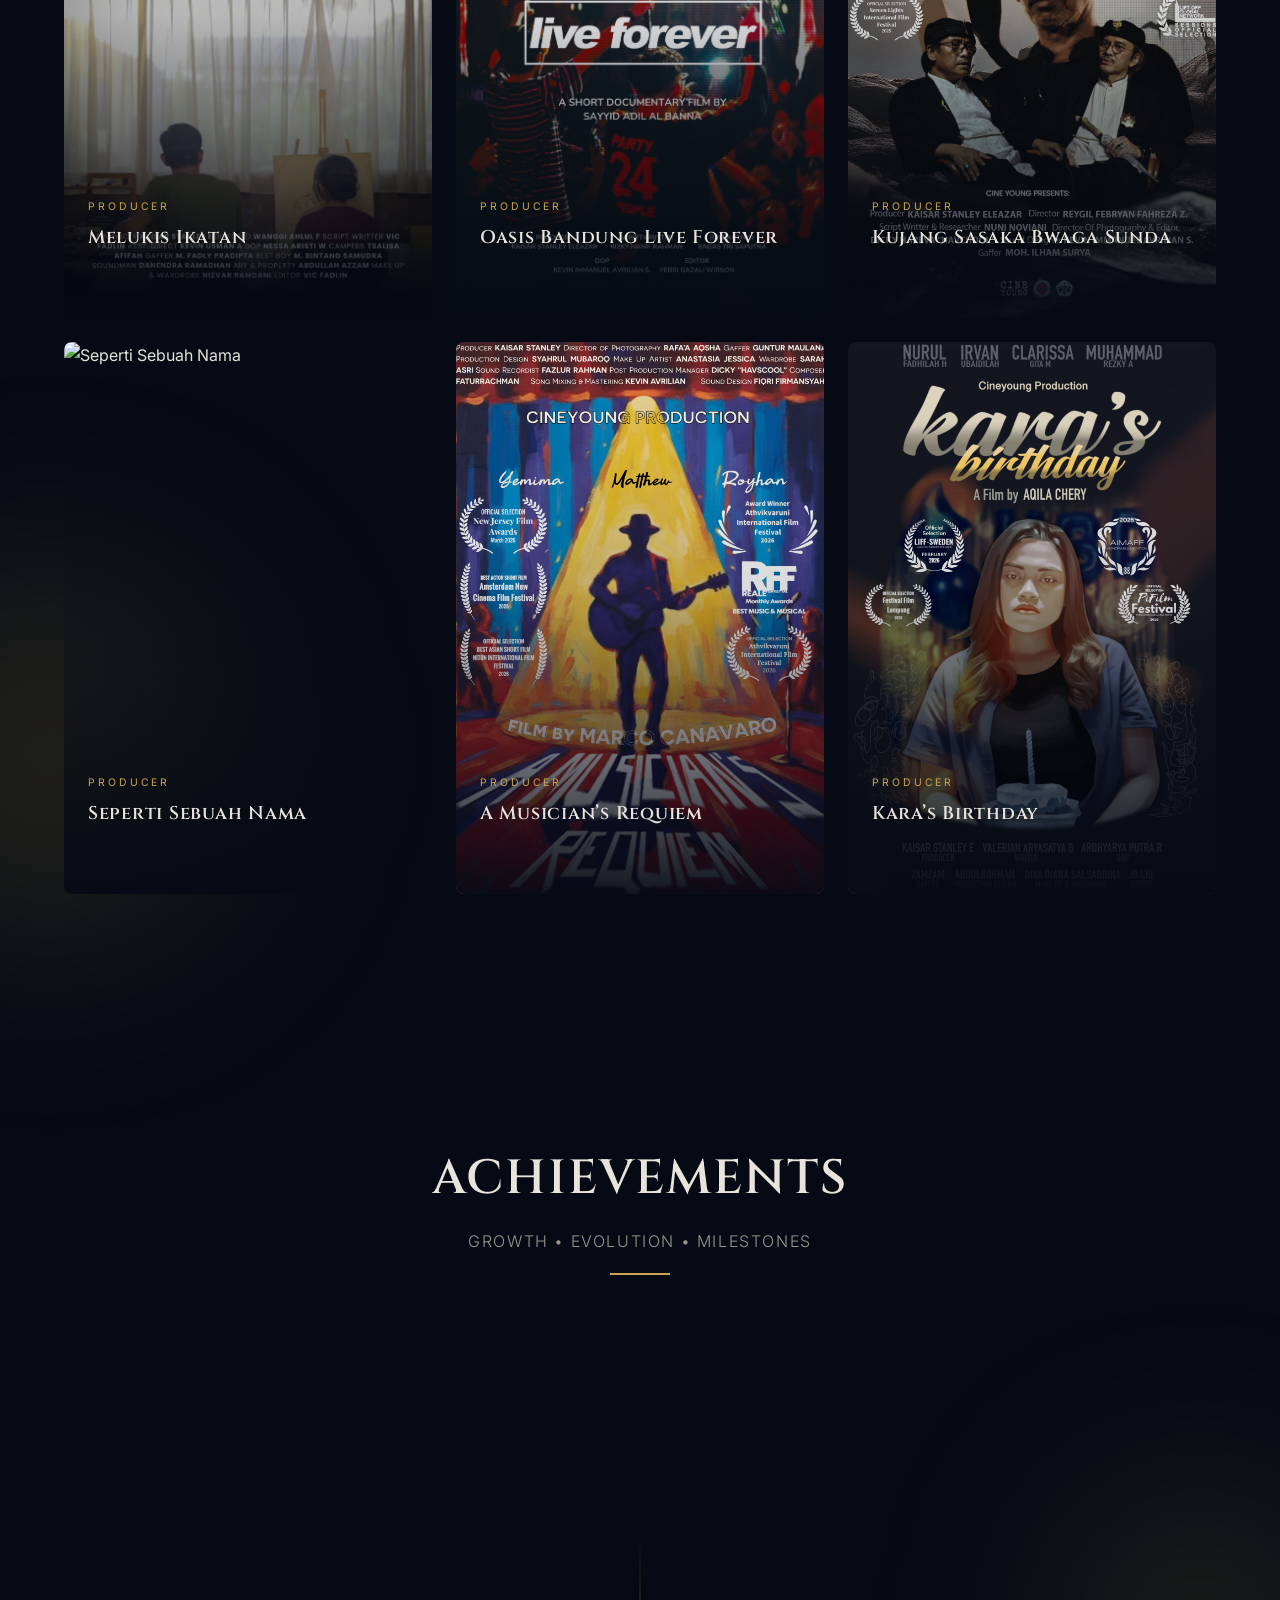
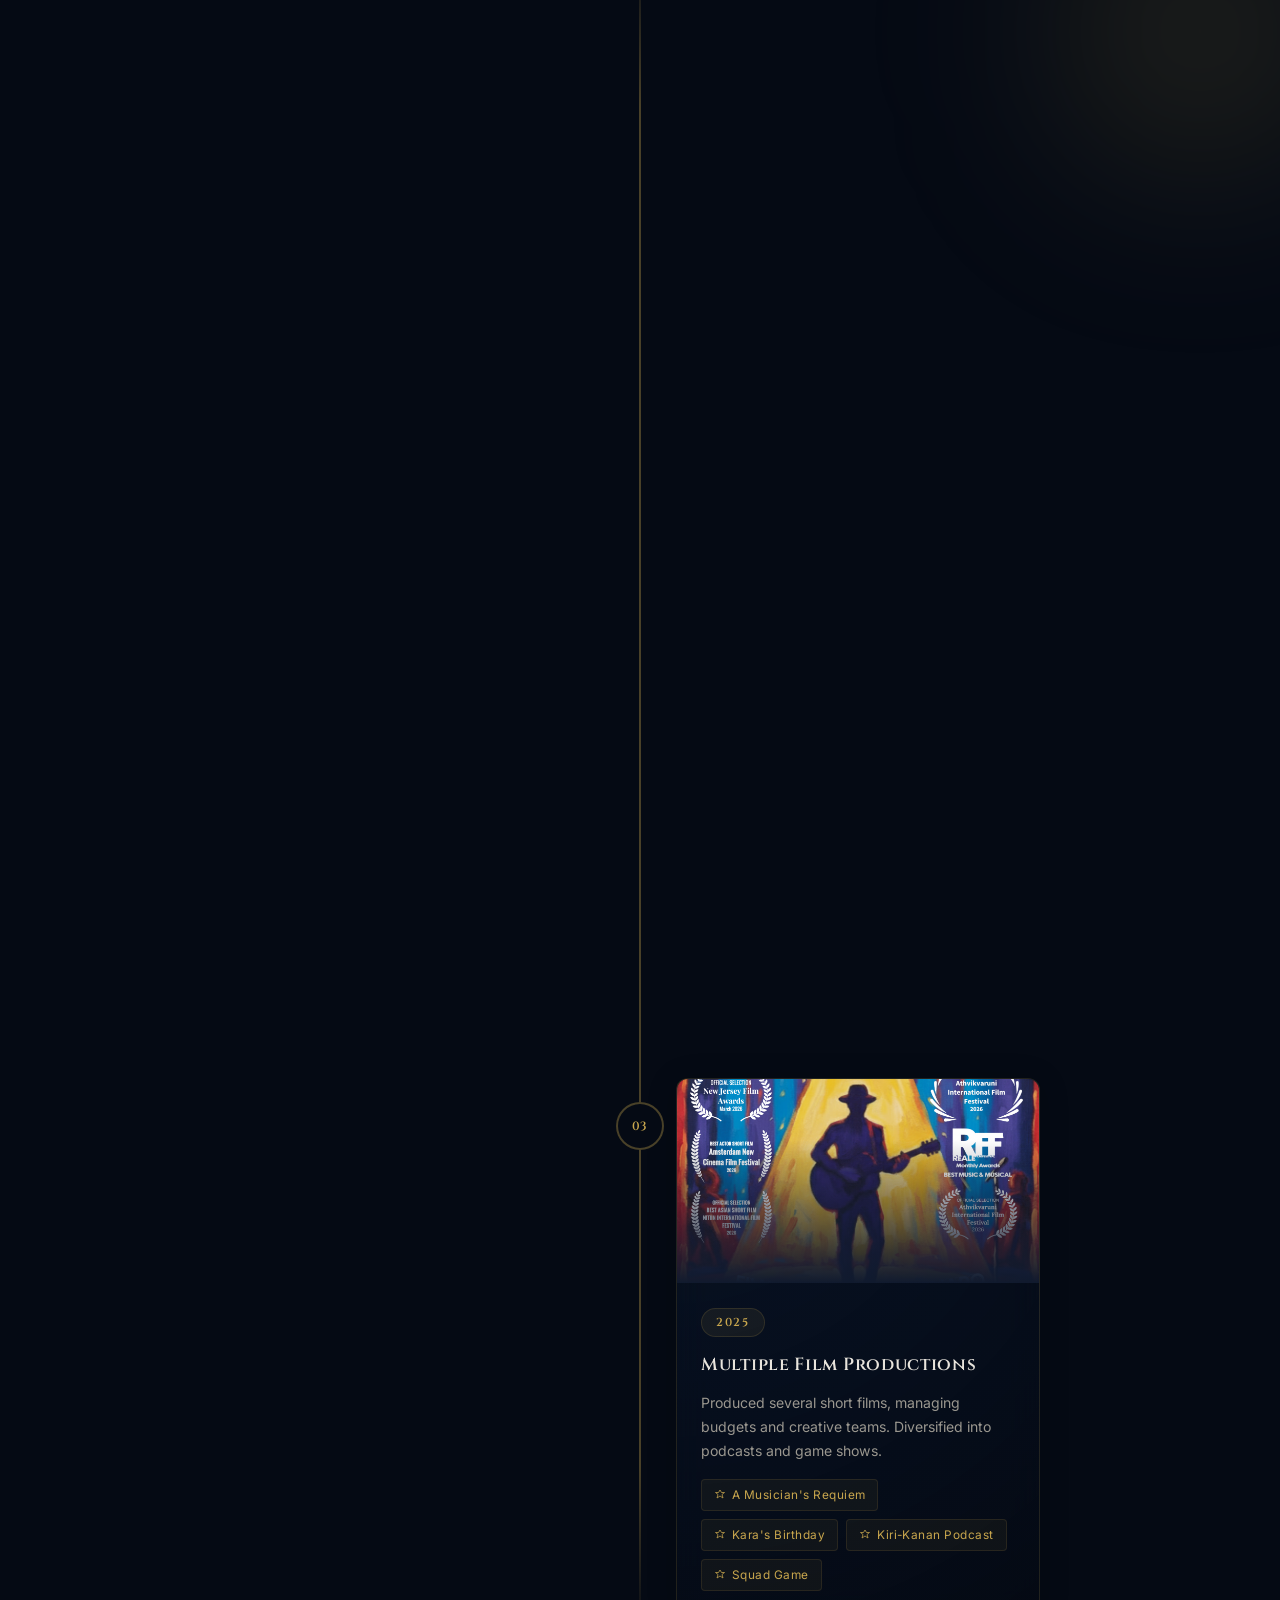
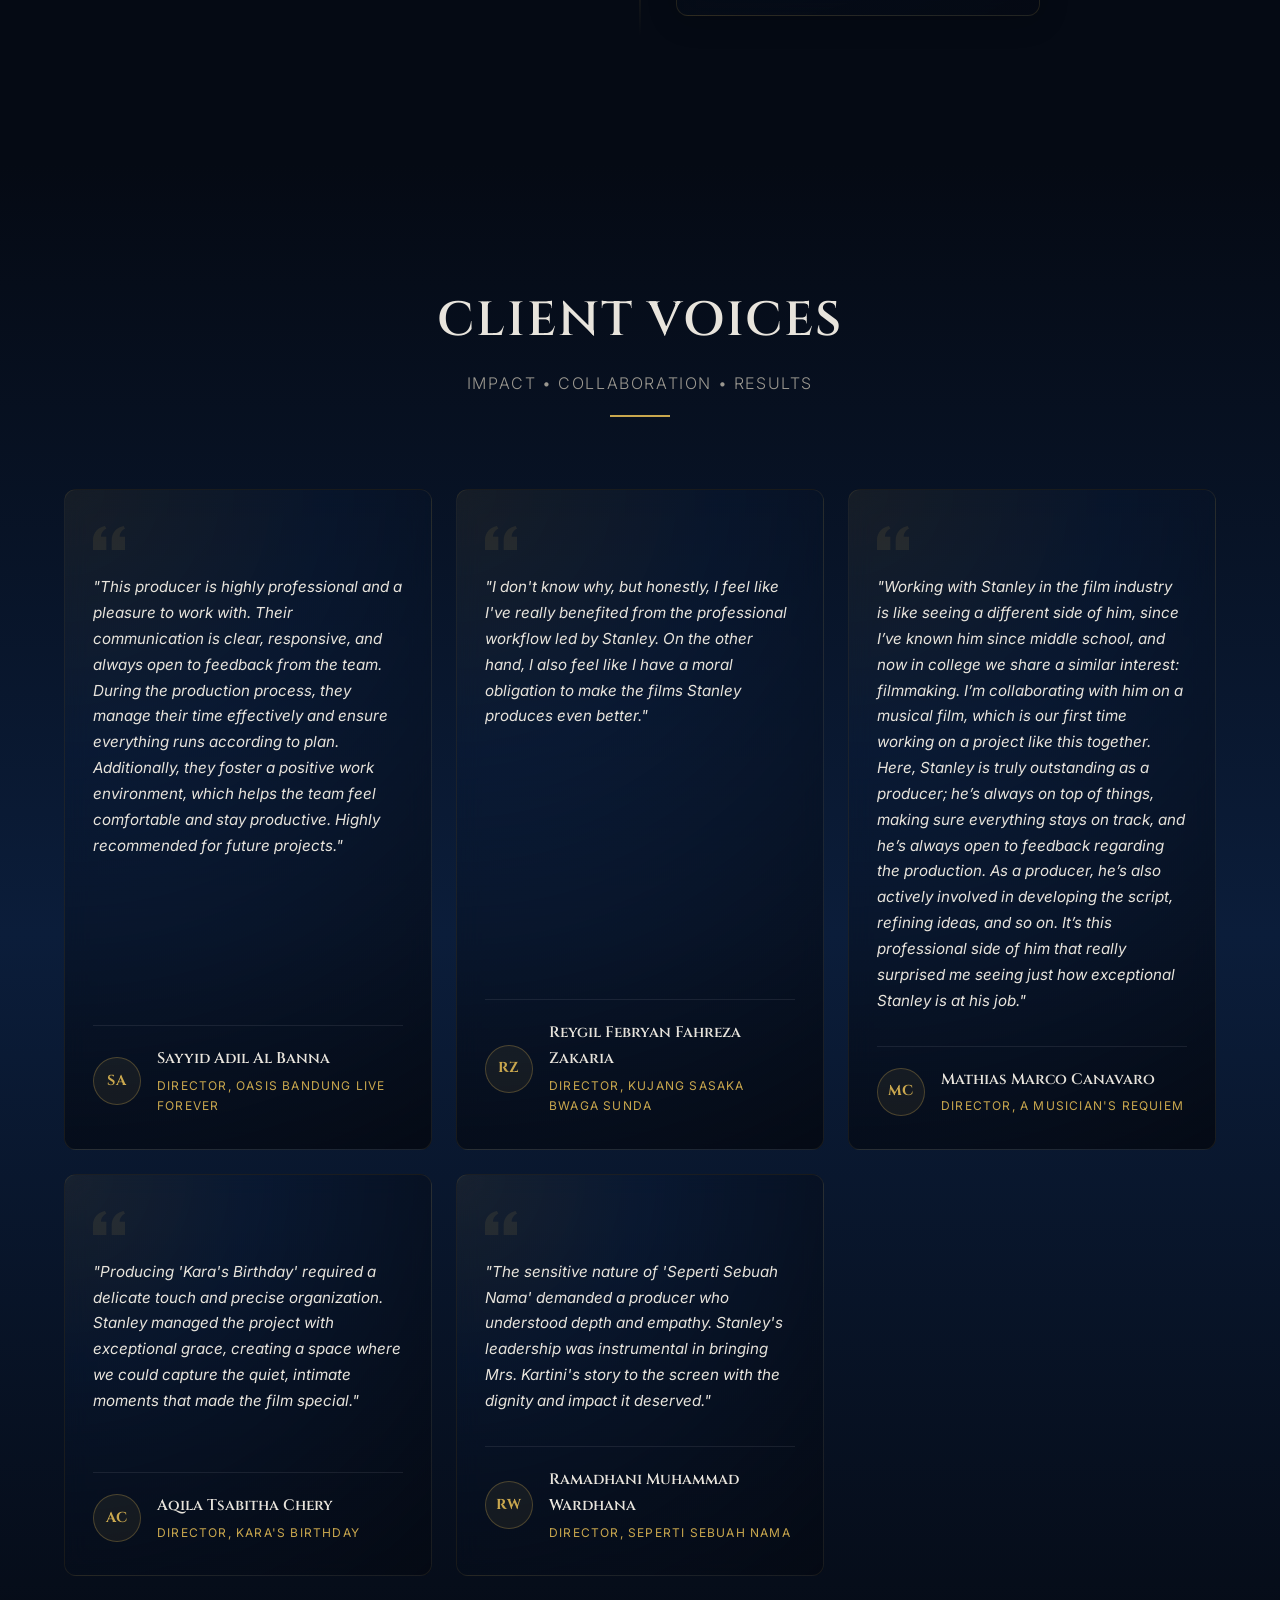
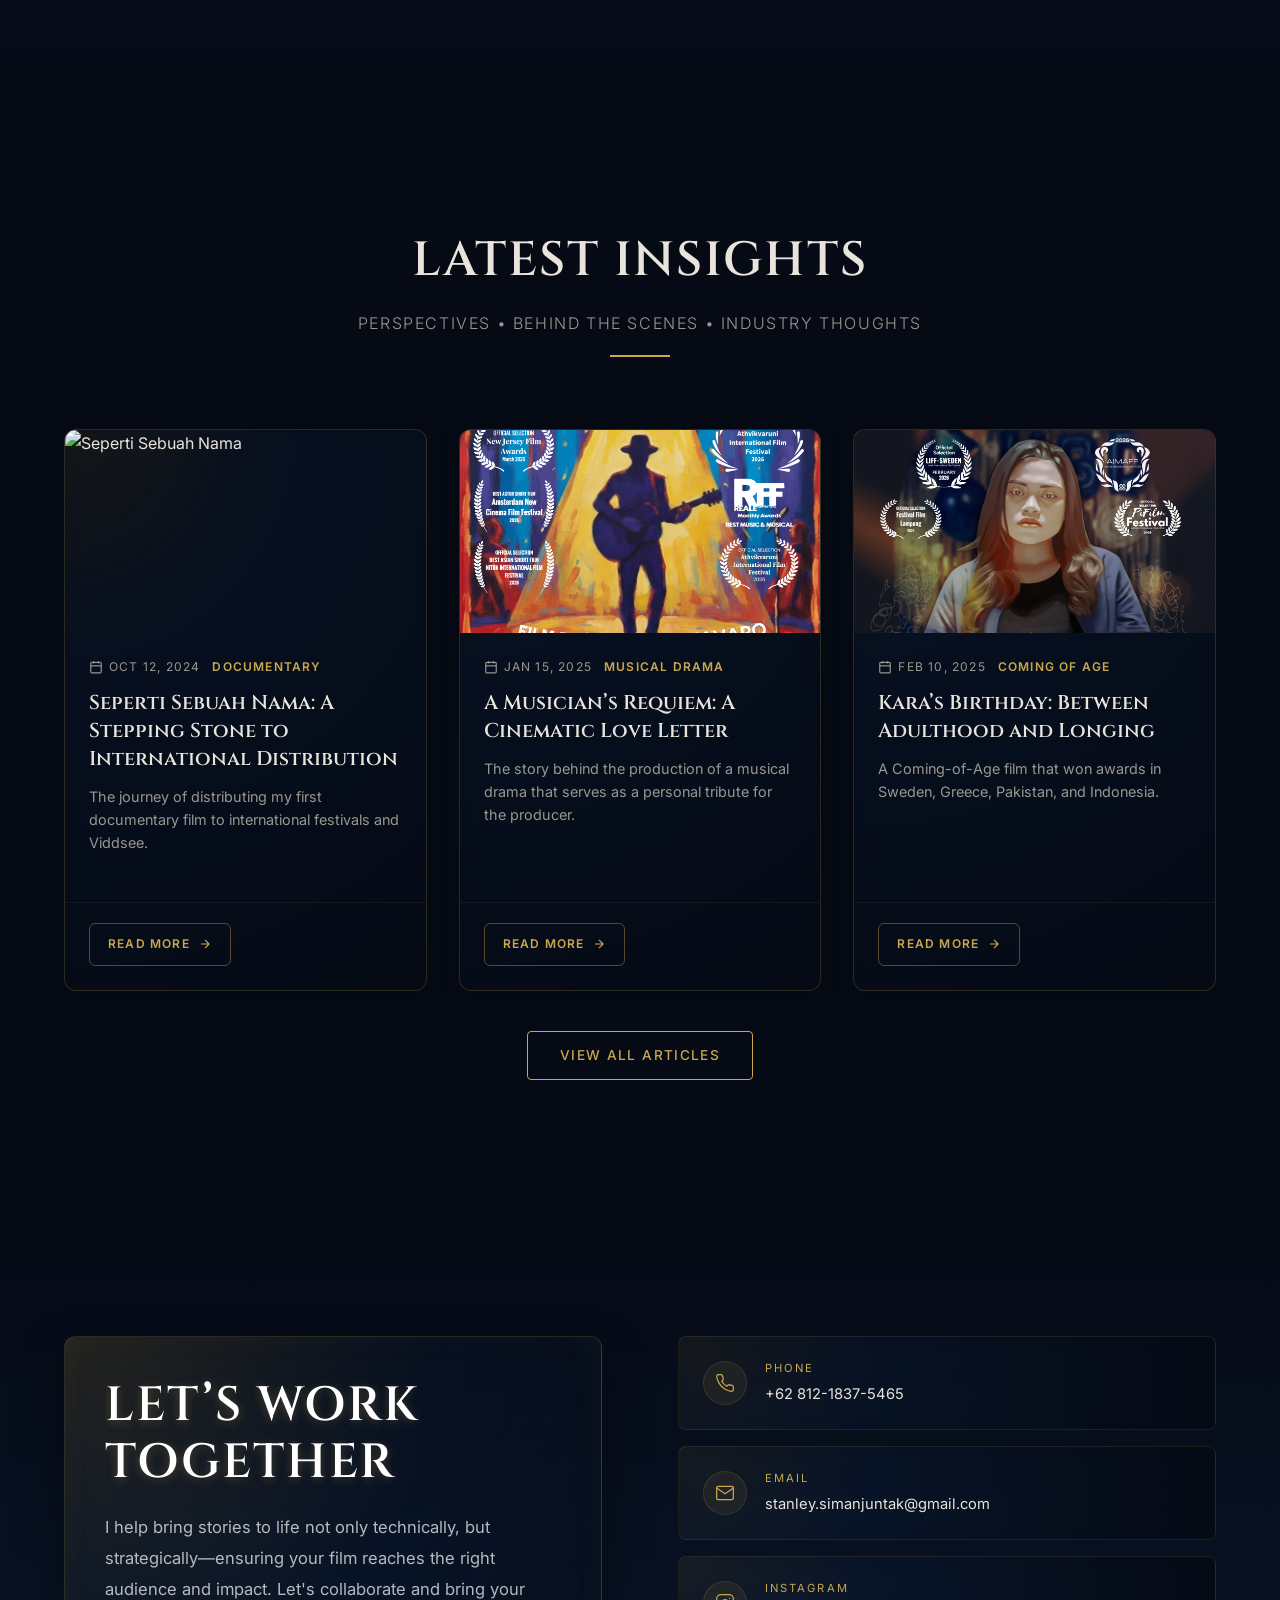
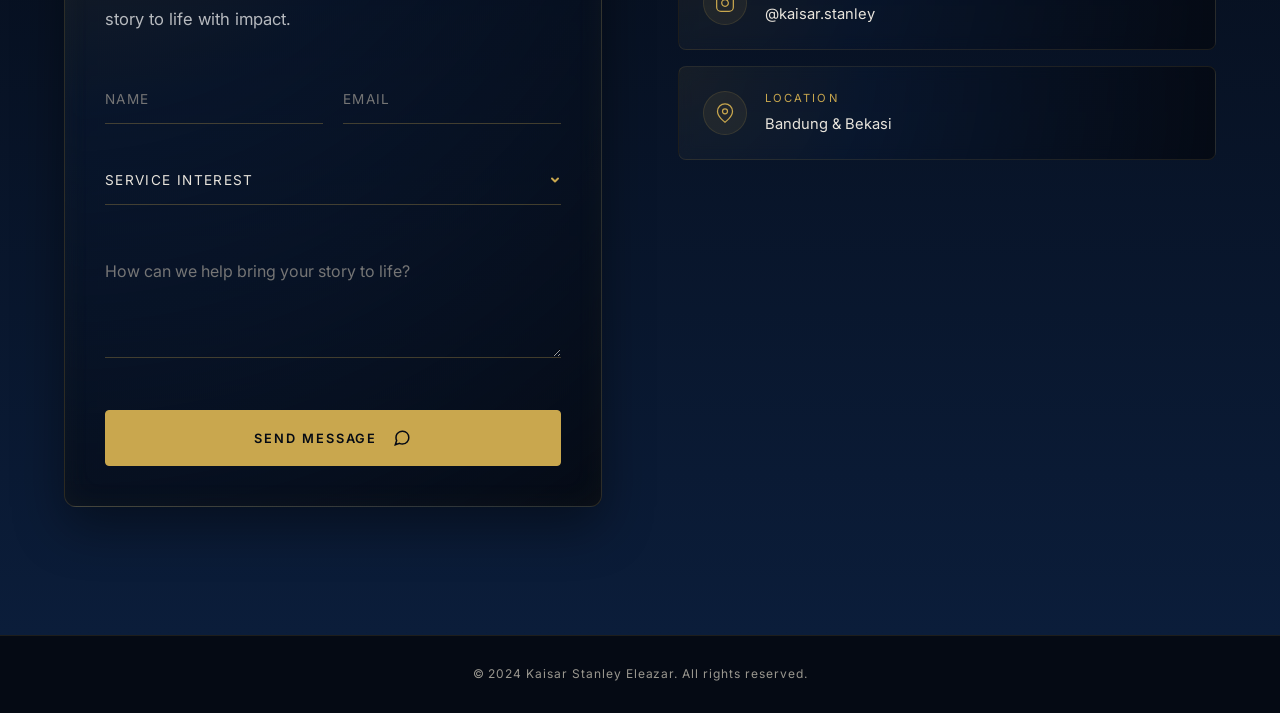
==== commit bb0fd604: "update" ====
--- a/index.html
+++ b/index.html
@@ -133,7 +133,7 @@
               <polyline points="12 5 19 12 12 19" />
             </svg>
           </a>
-          <a href="https://wa.me/6281234567890" class="btn btn--ghost" target="_blank" rel="noopener noreferrer">
+          <a href="https://wa.me/6281218375465" class="btn btn--ghost" target="_blank" rel="noopener noreferrer">
             <svg width="16" height="16" viewBox="0 0 24 24" fill="none" stroke="currentColor" stroke-width="2"
               stroke-linecap="round">
               <path d="M21 15a2 2 0 0 1-2 2H7l-4 4V5a2 2 0 0 1 2-2h14a2 2 0 0 1 2 2z" />
@@ -221,7 +221,7 @@
                 letter-spacing: 0.06em;
                 margin-top: 4px;
               ">
-            2022 — Present
+            2022 — 2027
           </p>
         </div>
         <div class="experience__card reveal d2">
@@ -844,7 +844,7 @@
 
         <!-- Right column: info cards -->
         <div class="contact__info reveal d2">
-          <a href="tel:+6281234567890" class="contact__card" id="contactPhone">
+          <a href="https://wa.me/6281218375465" target="_blank" rel="noopener noreferrer" class="contact__card" id="contactPhone">
             <div class="contact__card-icon">
               <svg viewBox="0 0 24 24" fill="none" stroke="currentColor" stroke-width="1.5" stroke-linecap="round">
                 <path
@@ -853,11 +853,11 @@
             </div>
             <div>
               <p class="contact__card-label">Phone</p>
-              <p class="contact__card-value">+62 812-3456-7890</p>
+              <p class="contact__card-value">+62 812-1837-5465</p>
             </div>
           </a>
 
-          <a href="mailto:kaisarstanley@email.com" class="contact__card" id="contactEmail">
+          <a href="mailto:stanley.simanjuntak@gmail.com" class="contact__card" id="contactEmail">
             <div class="contact__card-icon">
               <svg viewBox="0 0 24 24" fill="none" stroke="currentColor" stroke-width="1.5" stroke-linecap="round">
                 <path d="M4 4h16c1.1 0 2 .9 2 2v12c0 1.1-.9 2-2 2H4c-1.1 0-2-.9-2-2V6c0-1.1.9-2 2-2z" />
@@ -866,11 +866,11 @@
             </div>
             <div>
               <p class="contact__card-label">Email</p>
-              <p class="contact__card-value">kaisarstanley@email.com</p>
+              <p class="contact__card-value">stanley.simanjuntak@gmail.com</p>
             </div>
           </a>
 
-          <a href="https://instagram.com/kaisarstanley" target="_blank" rel="noopener noreferrer" class="contact__card"
+          <a href="https://instagram.com/kaisar.stanley" target="_blank" rel="noopener noreferrer" class="contact__card"
             id="contactInstagram">
             <div class="contact__card-icon">
               <svg viewBox="0 0 24 24" fill="none" stroke="currentColor" stroke-width="1.5" stroke-linecap="round">
@@ -881,7 +881,7 @@
             </div>
             <div>
               <p class="contact__card-label">Instagram</p>
-              <p class="contact__card-value">@kaisarstanley</p>
+              <p class="contact__card-value">@kaisar.stanley</p>
             </div>
           </a>
 
@@ -894,7 +894,7 @@
             </div>
             <div>
               <p class="contact__card-label">Location</p>
-              <p class="contact__card-value">Bandung, Indonesia</p>
+              <p class="contact__card-value">Bandung & Bekasi</p>
             </div>
           </div>
         </div>
@@ -920,7 +920,7 @@
   </button>
 
   <!-- ========== WHATSAPP FLOAT ========== -->
-  <a href="https://wa.me/6281234567890" target="_blank" rel="noopener noreferrer" class="whatsapp-float"
+  <a href="https://wa.me/6281218375465" target="_blank" rel="noopener noreferrer" class="whatsapp-float"
     id="whatsappFloat" aria-label="Chat on WhatsApp">
     <svg viewBox="0 0 24 24" xmlns="http://www.w3.org/2000/svg">
       <path
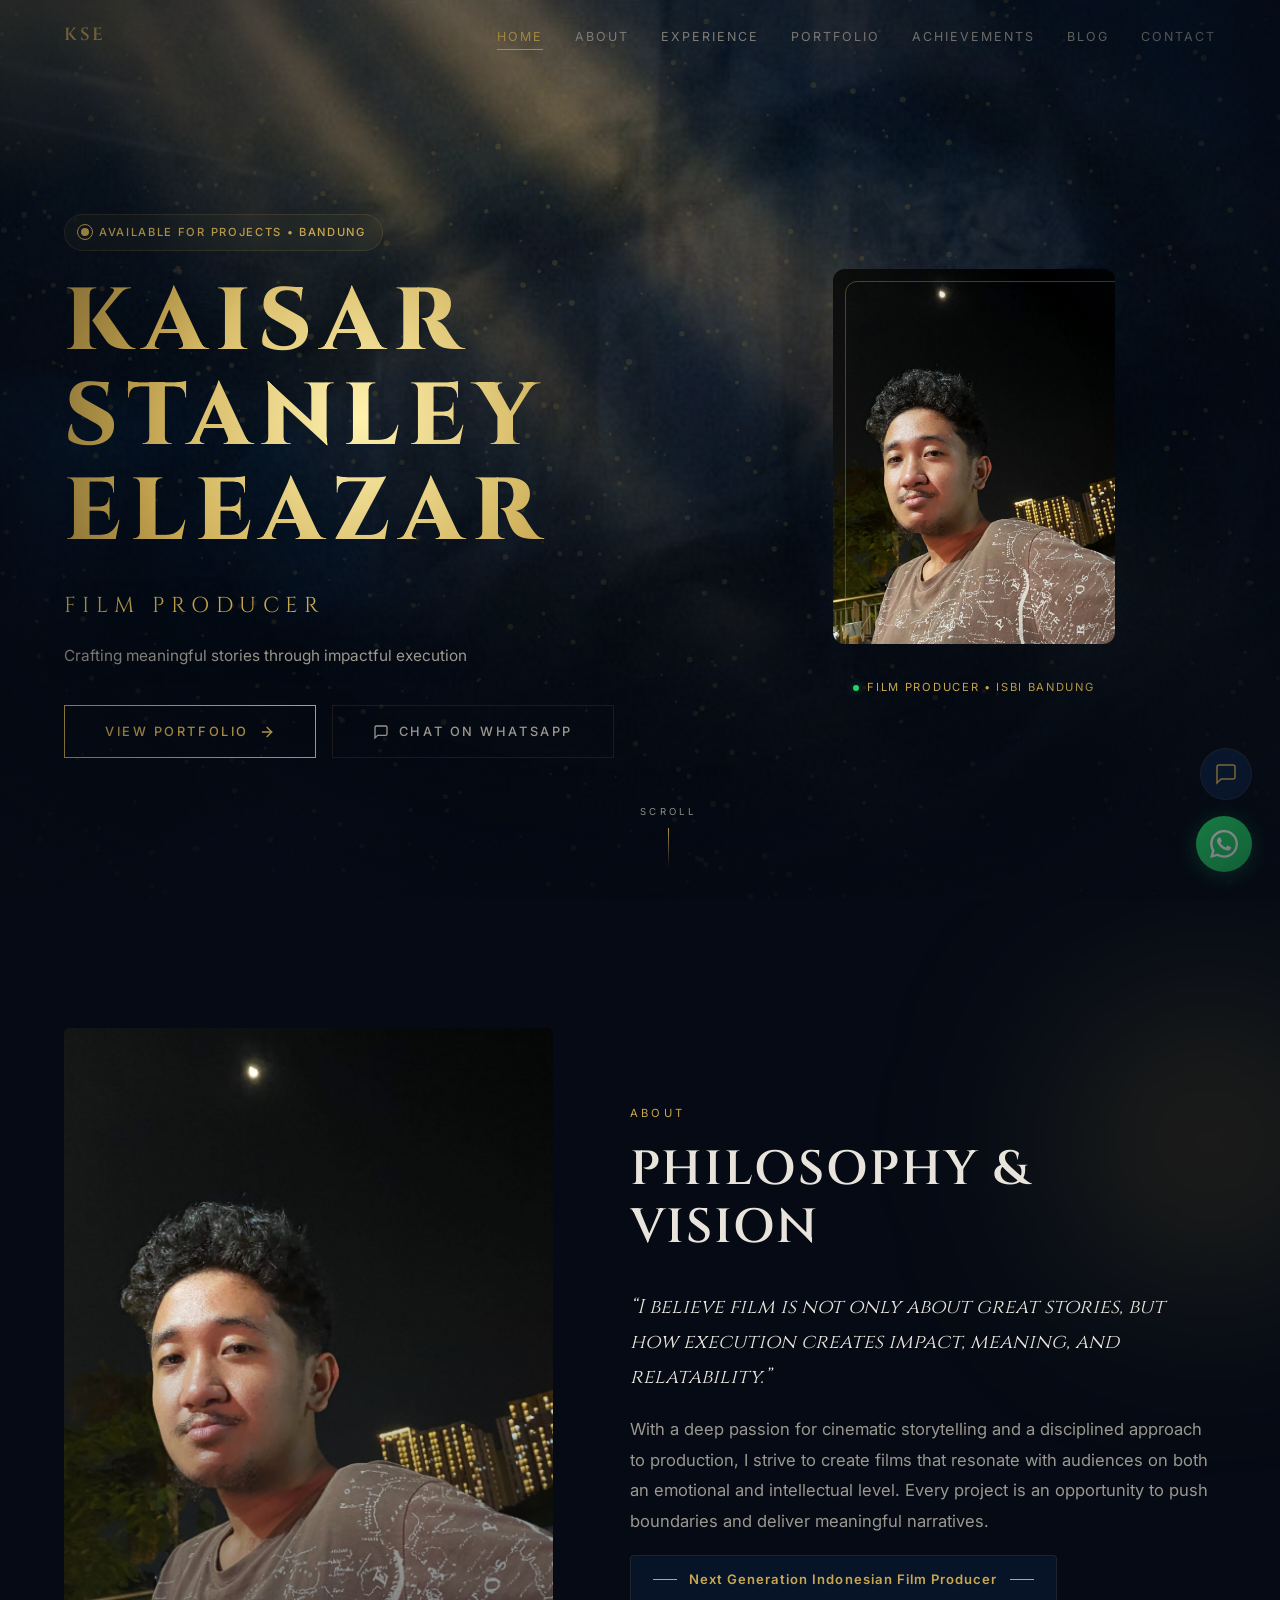
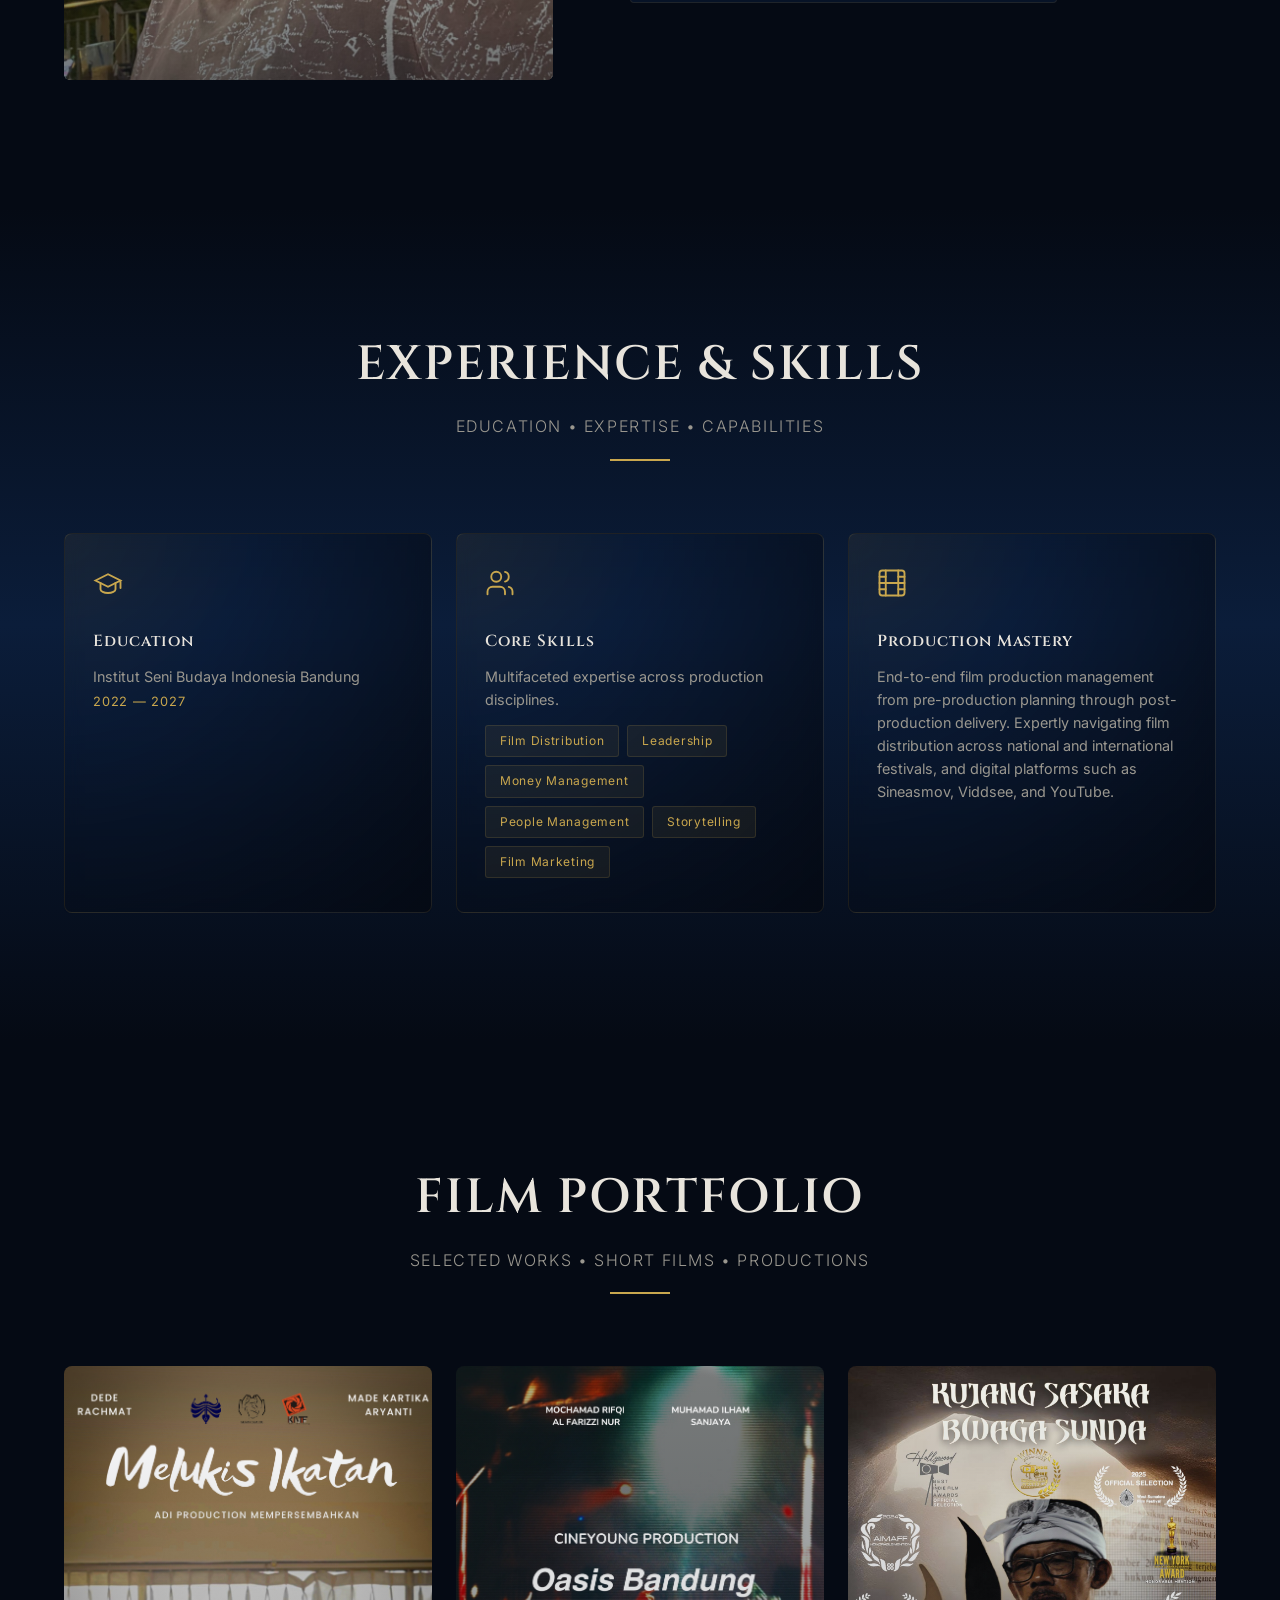
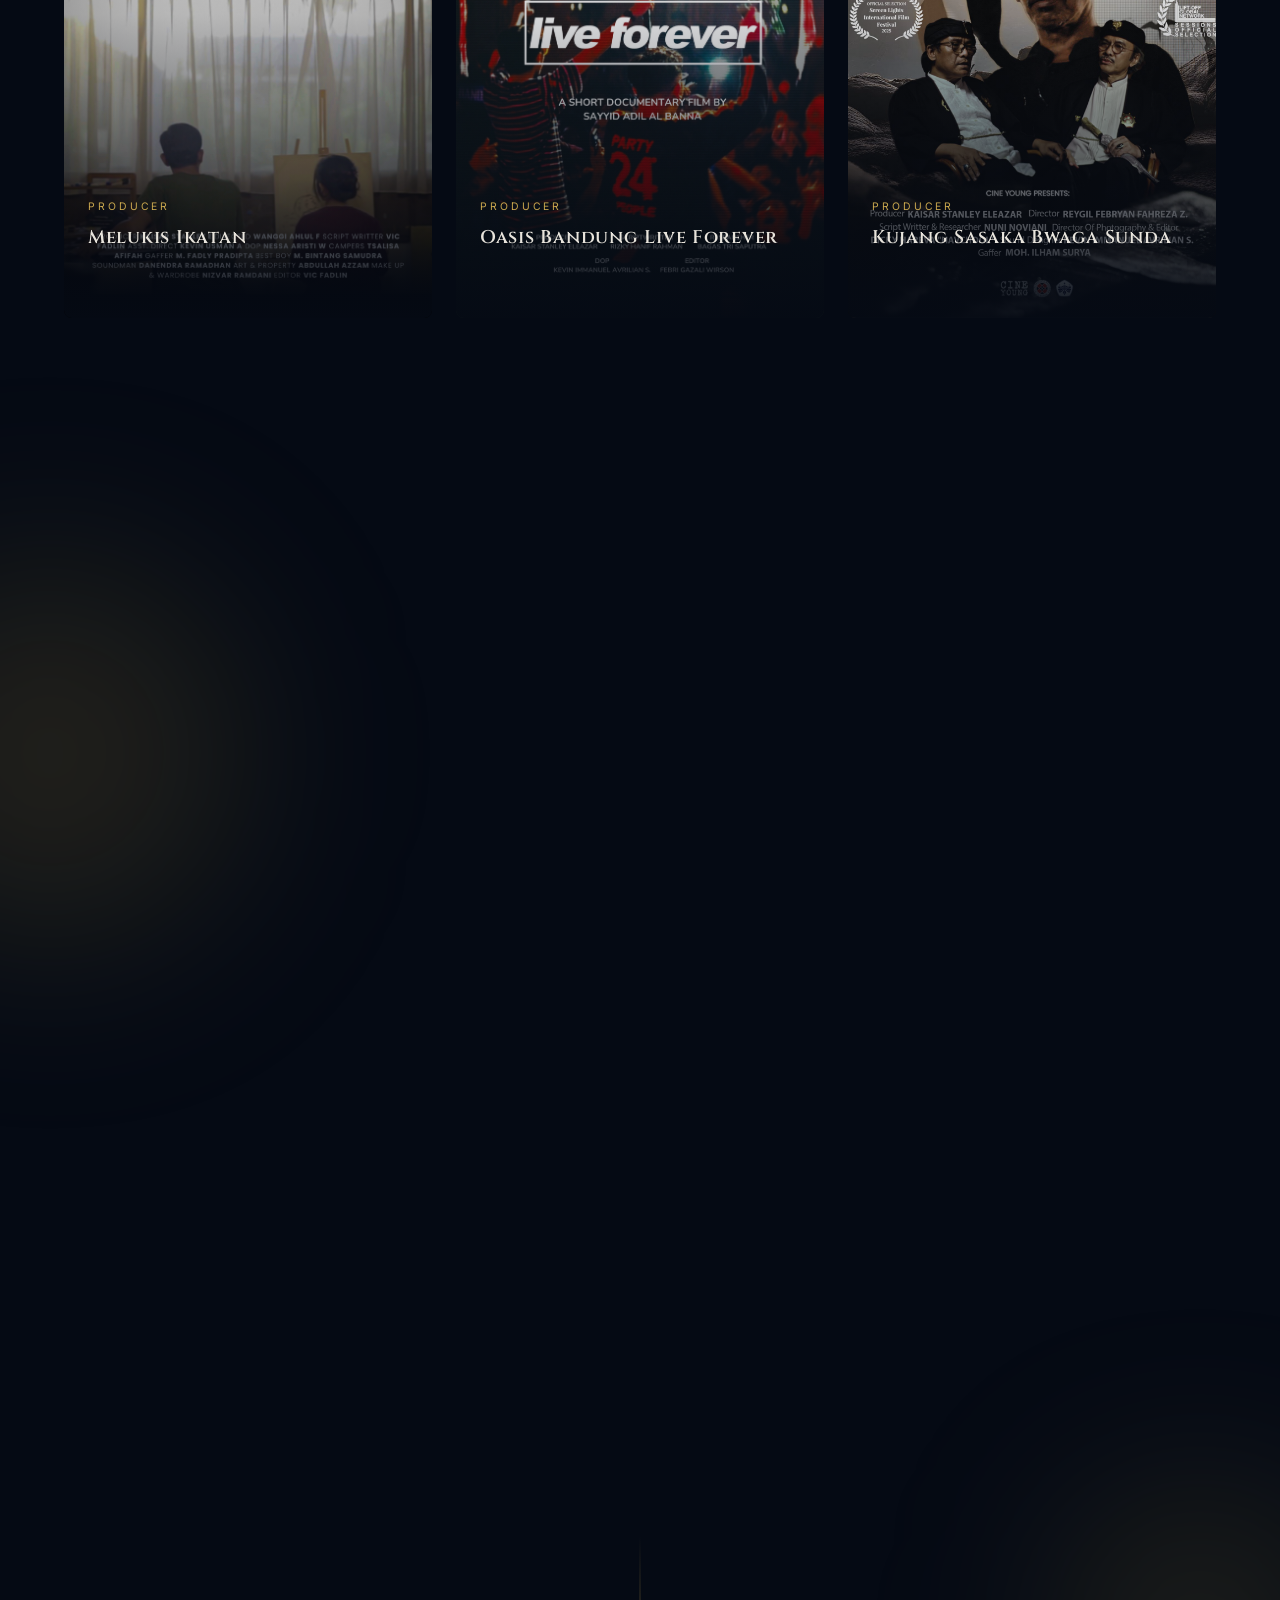
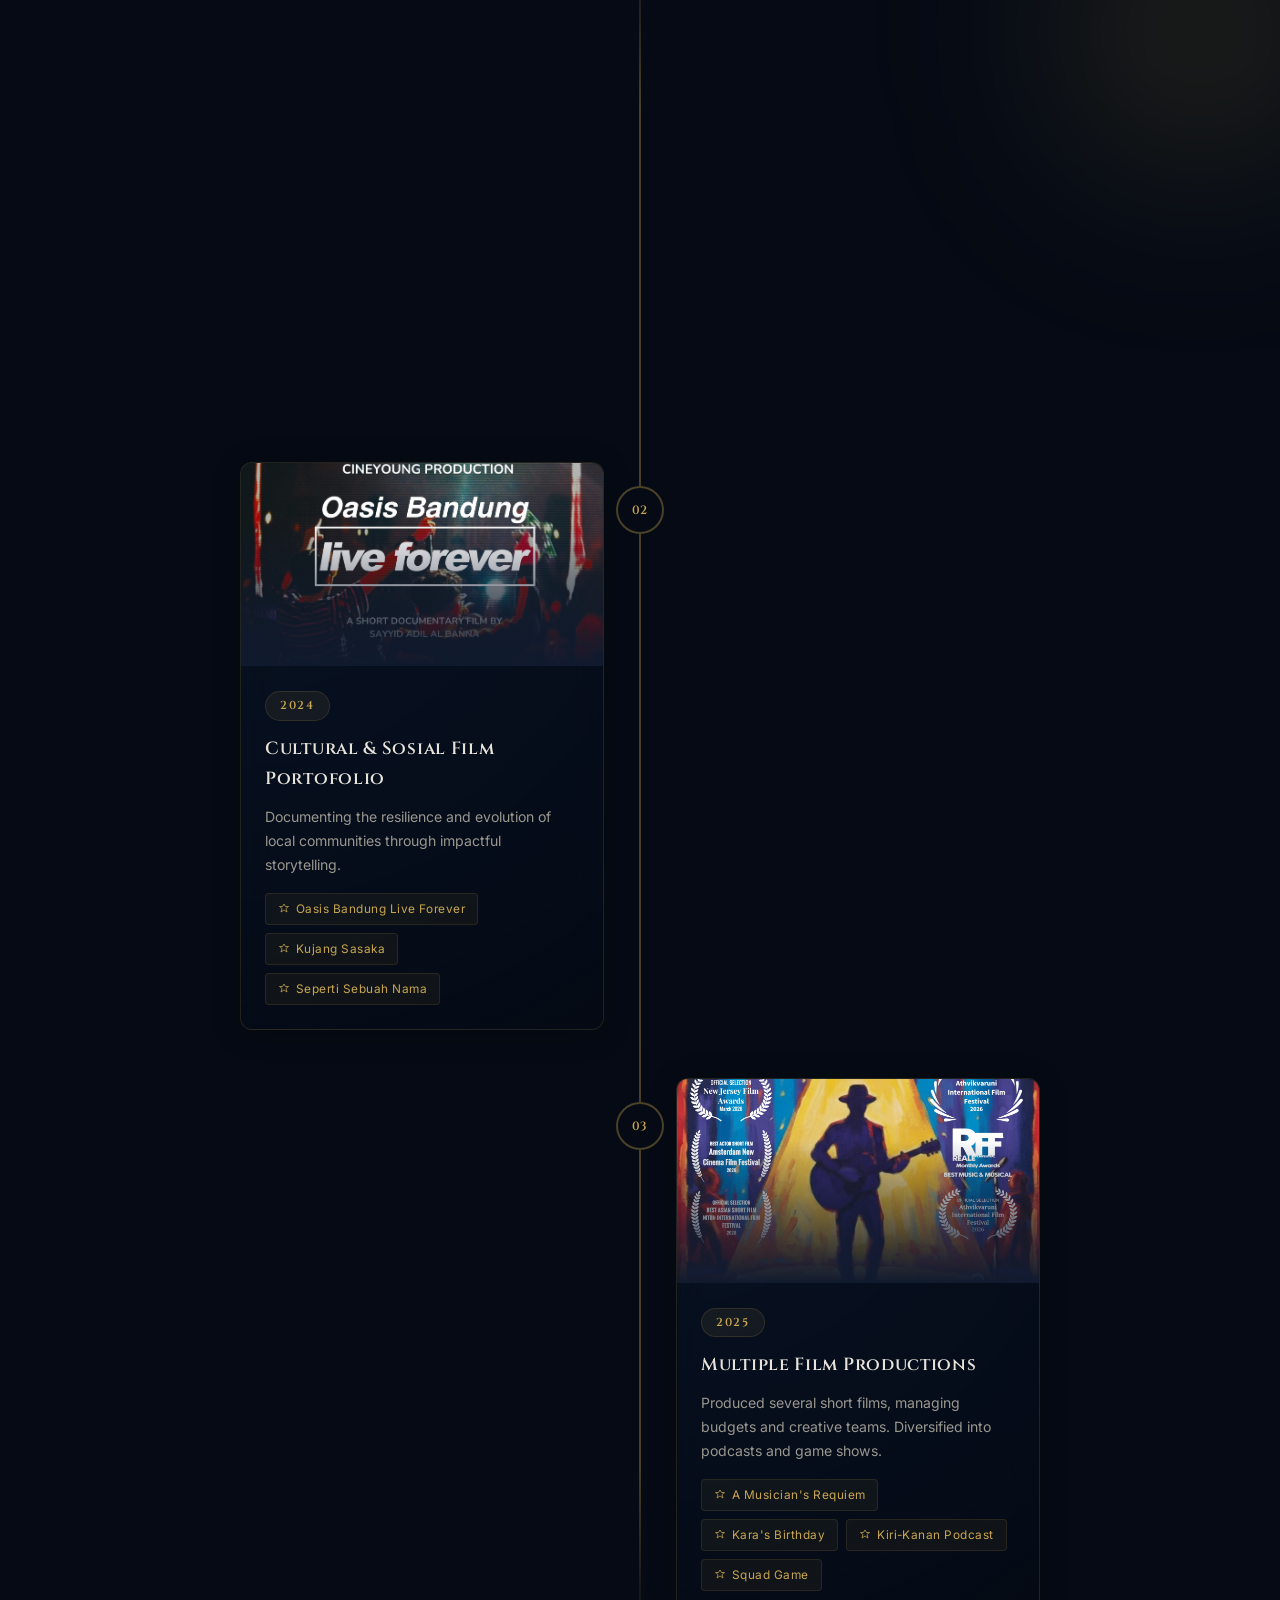
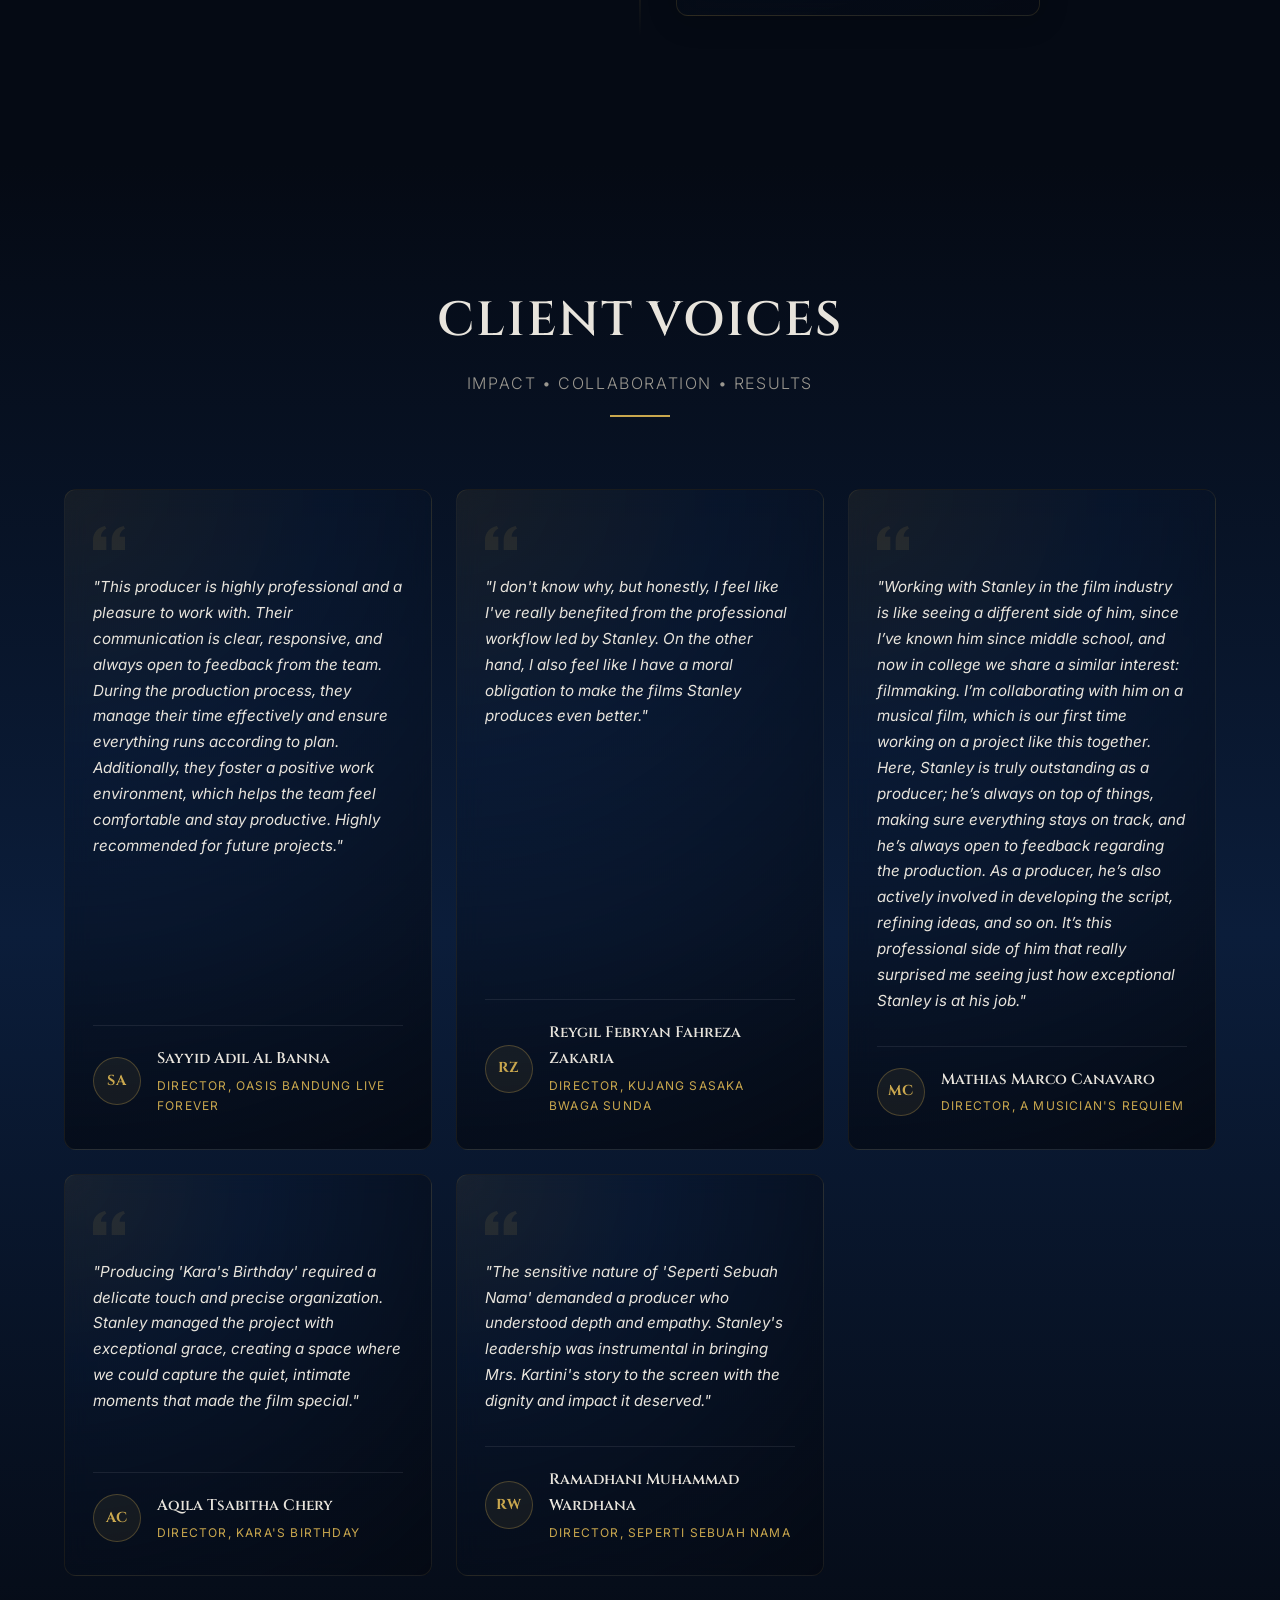
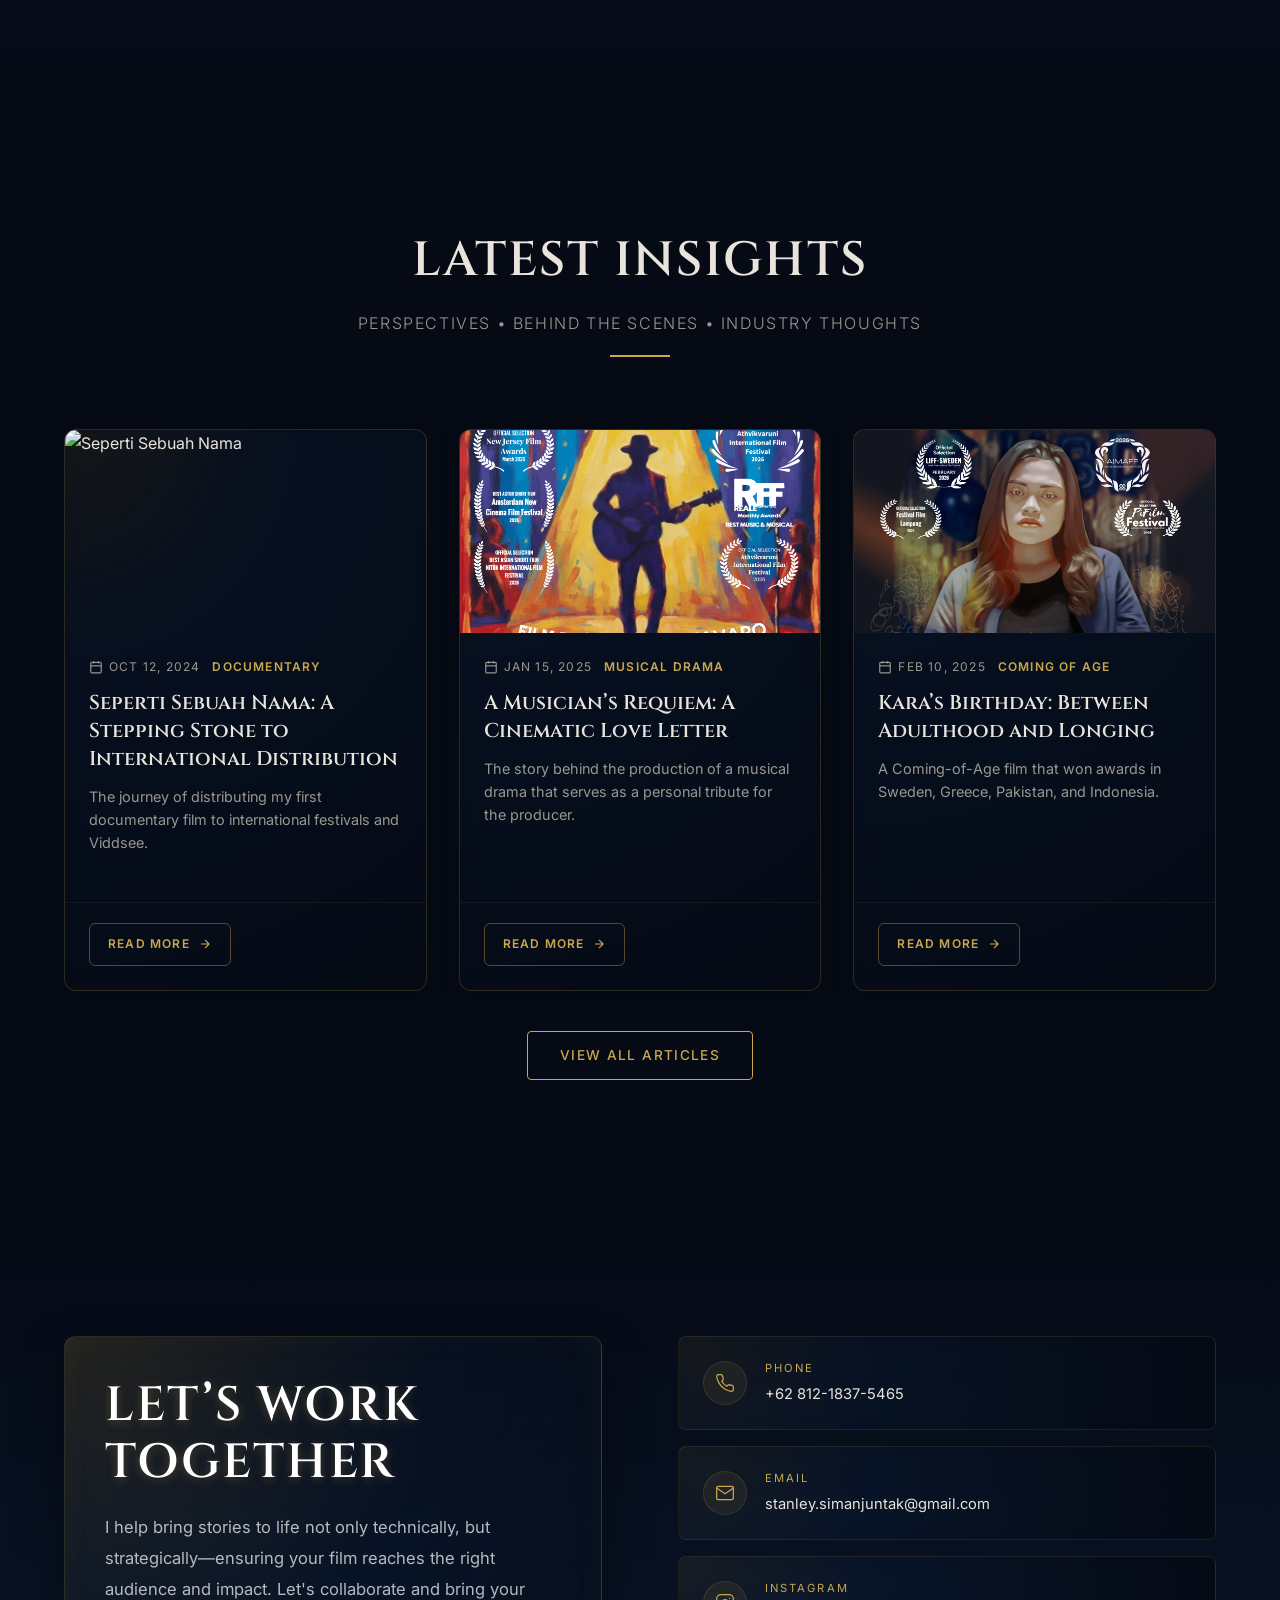
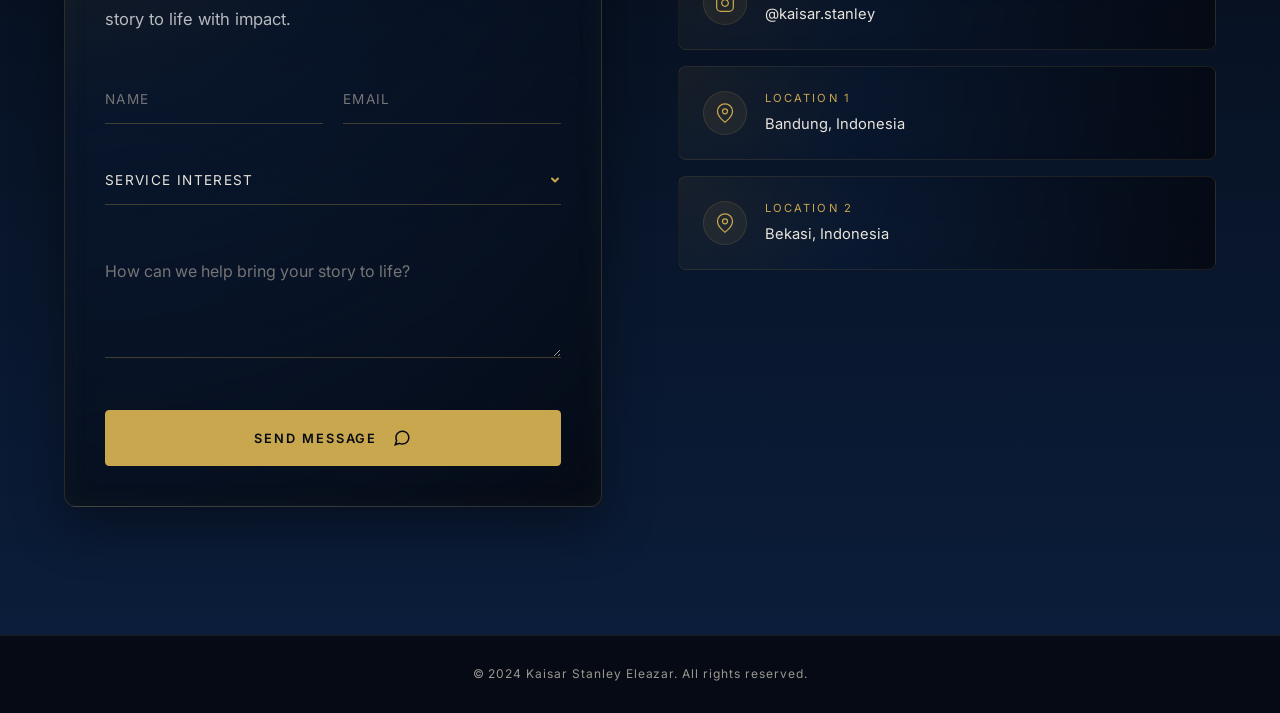
==== commit 64ebbf7e: "update" ====
--- a/index.html
+++ b/index.html
@@ -893,8 +893,21 @@
               </svg>
             </div>
             <div>
-              <p class="contact__card-label">Location</p>
-              <p class="contact__card-value">Bandung & Bekasi</p>
+              <p class="contact__card-label">Location 1</p>
+              <p class="contact__card-value">Bandung, Indonesia</p>
+            </div>
+          </div>
+
+          <div class="contact__card">
+            <div class="contact__card-icon">
+              <svg viewBox="0 0 24 24" fill="none" stroke="currentColor" stroke-width="1.5" stroke-linecap="round">
+                <path d="M21 10c0 7-9 13-9 13s-9-6-9-13a9 9 0 0 1 18 0z" />
+                <circle cx="12" cy="10" r="3" />
+              </svg>
+            </div>
+            <div>
+              <p class="contact__card-label">Location 2</p>
+              <p class="contact__card-value">Bekasi, Indonesia</p>
             </div>
           </div>
         </div>
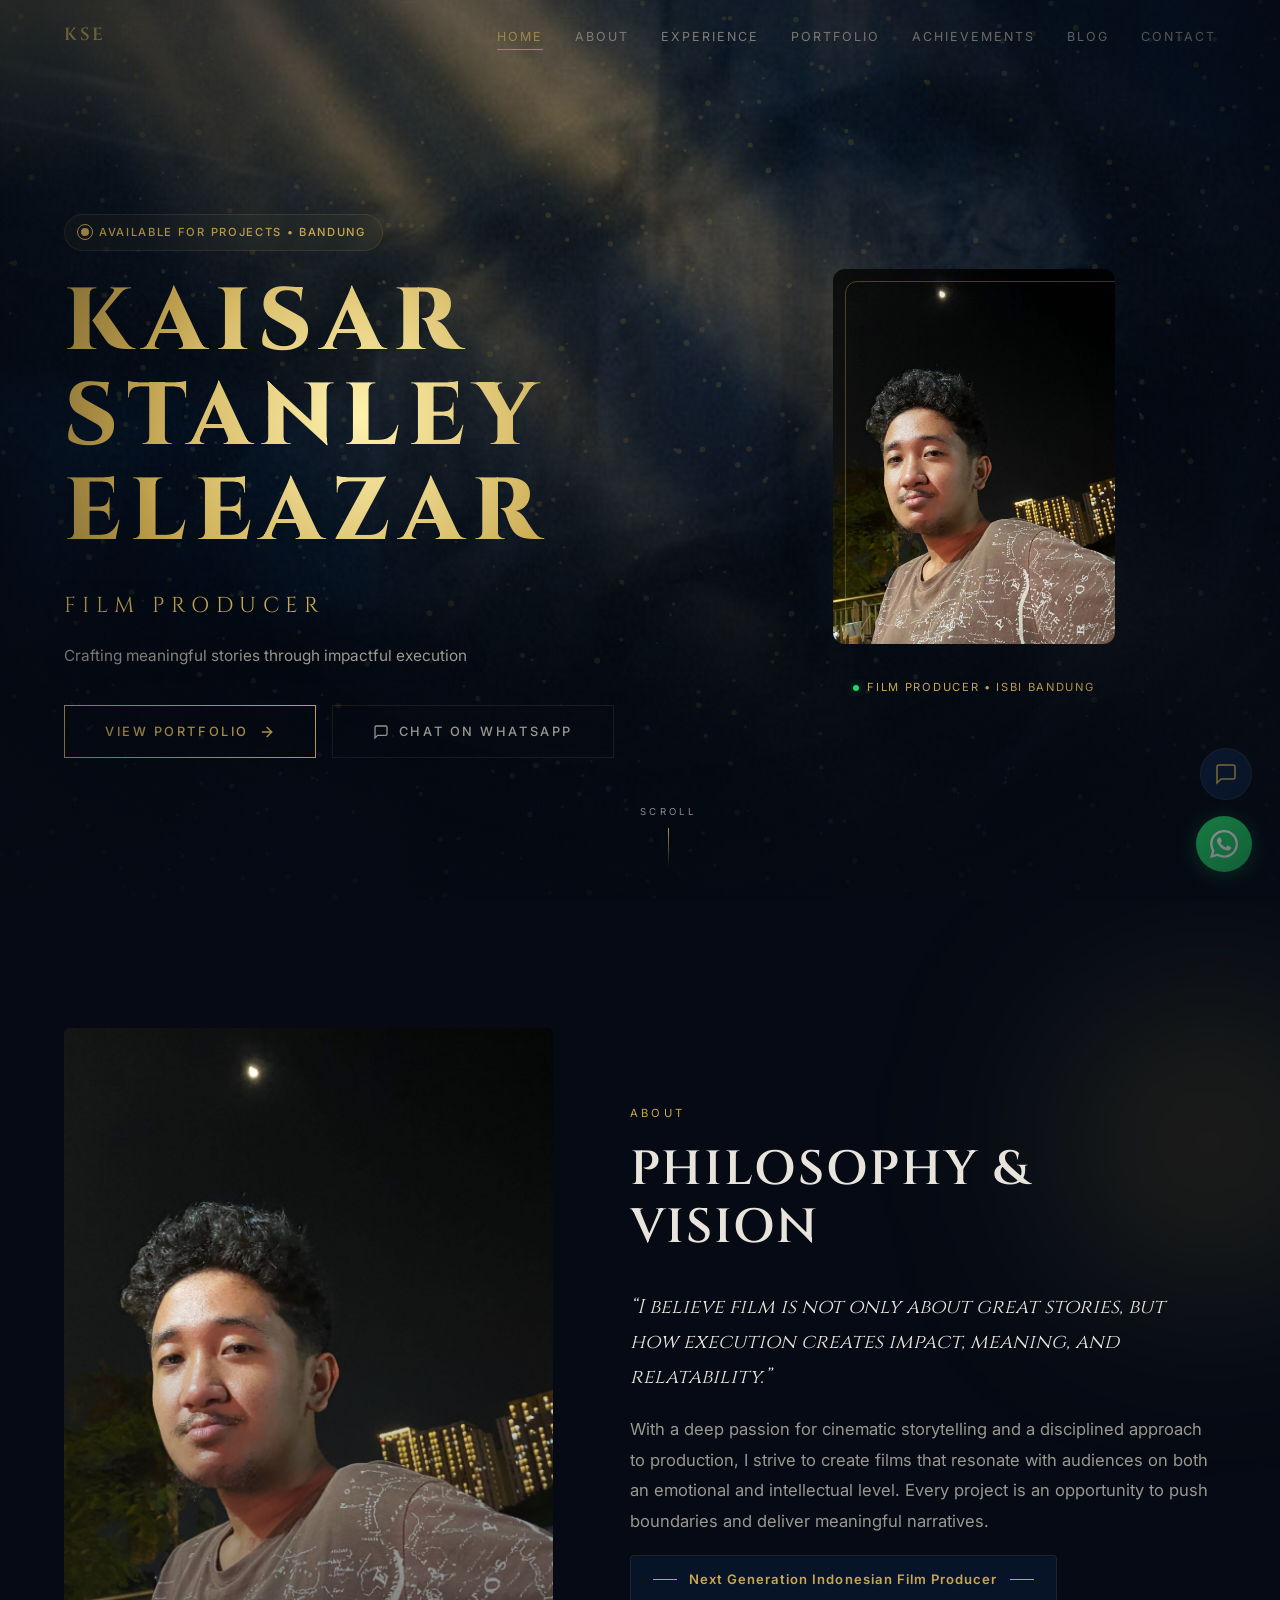
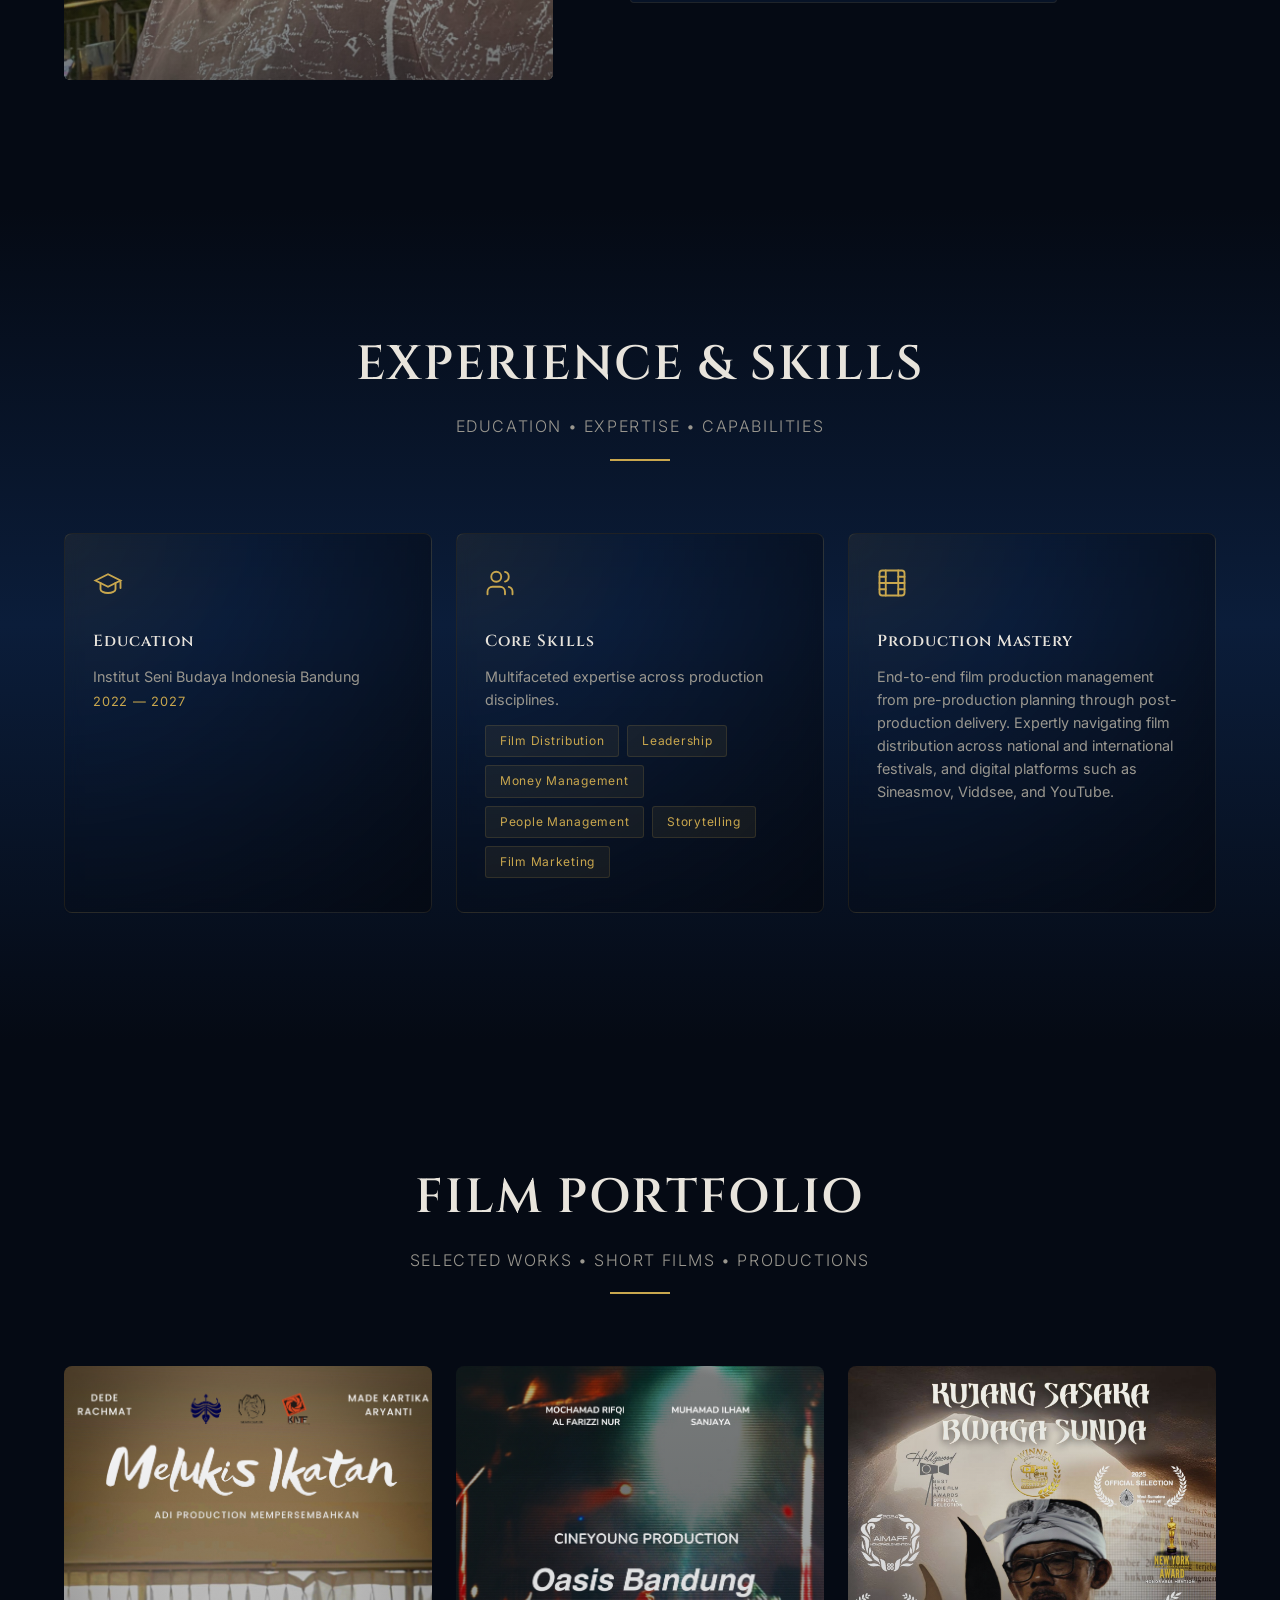
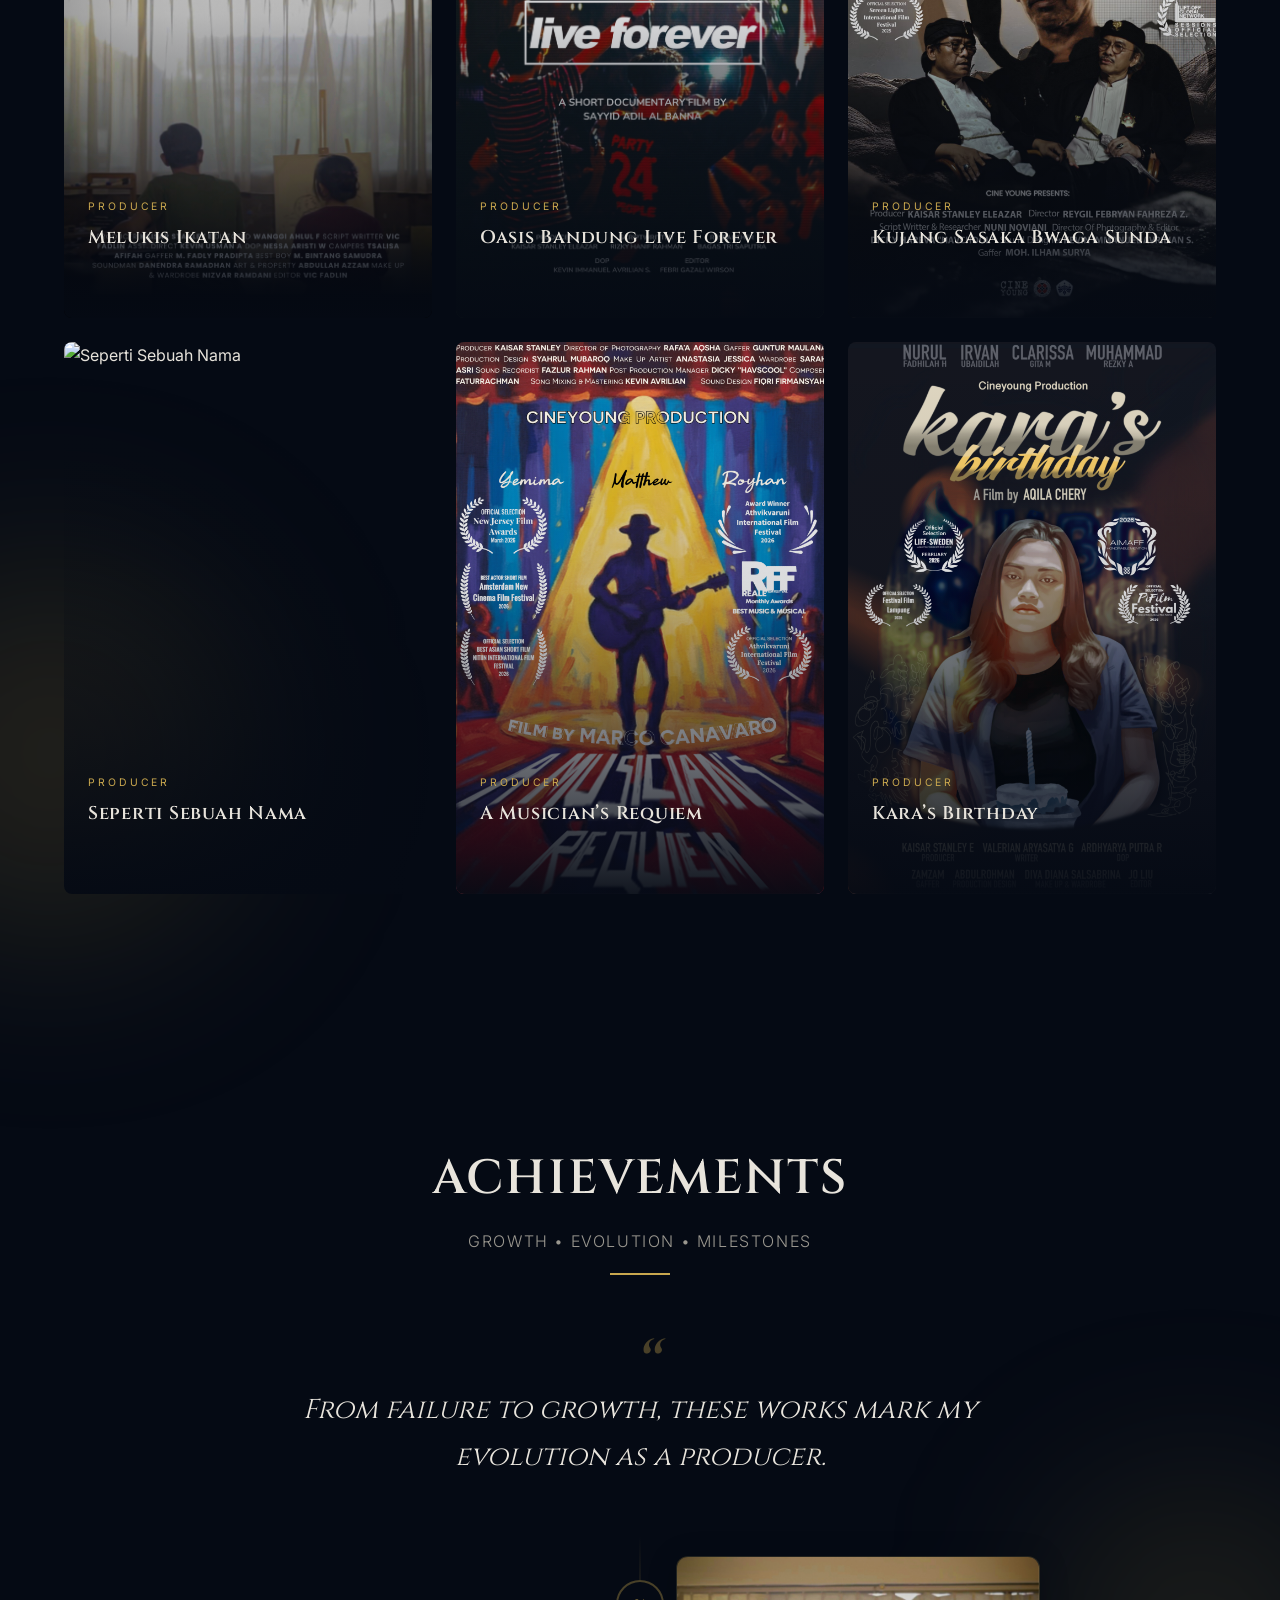
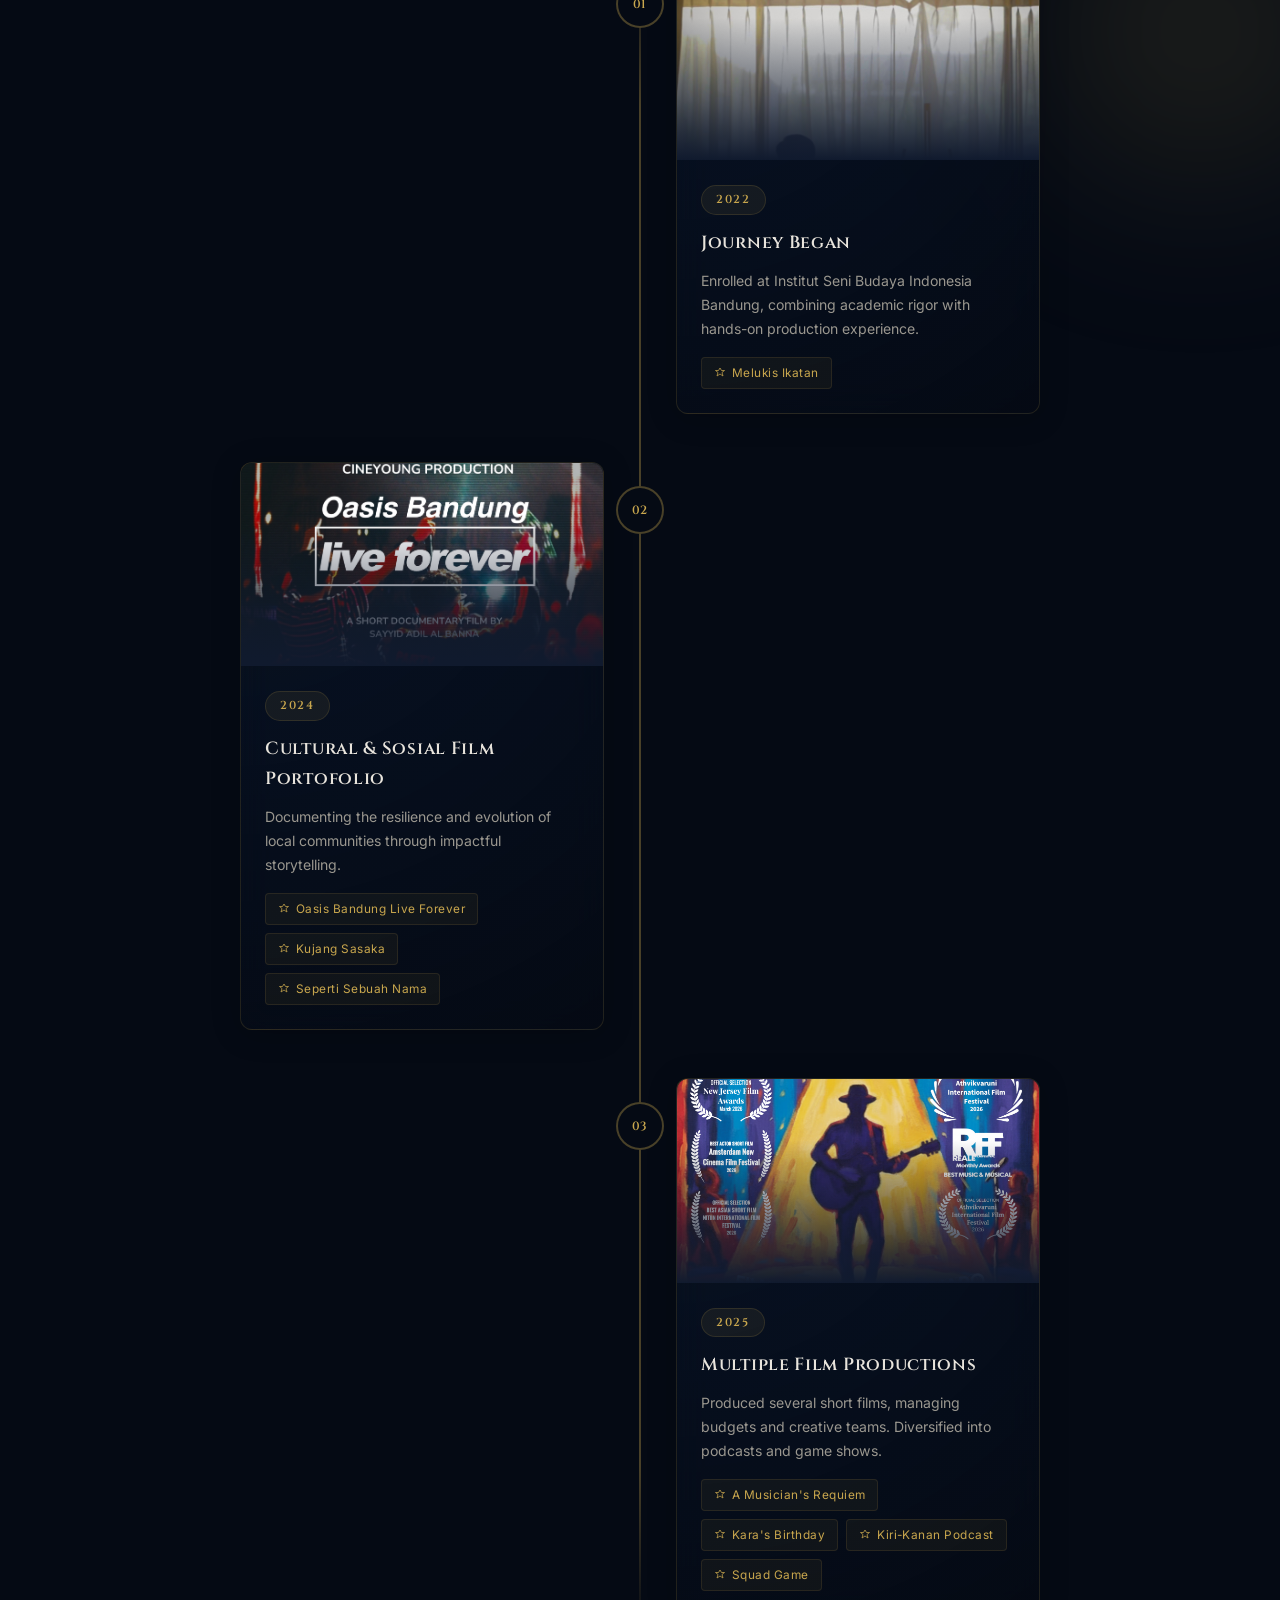
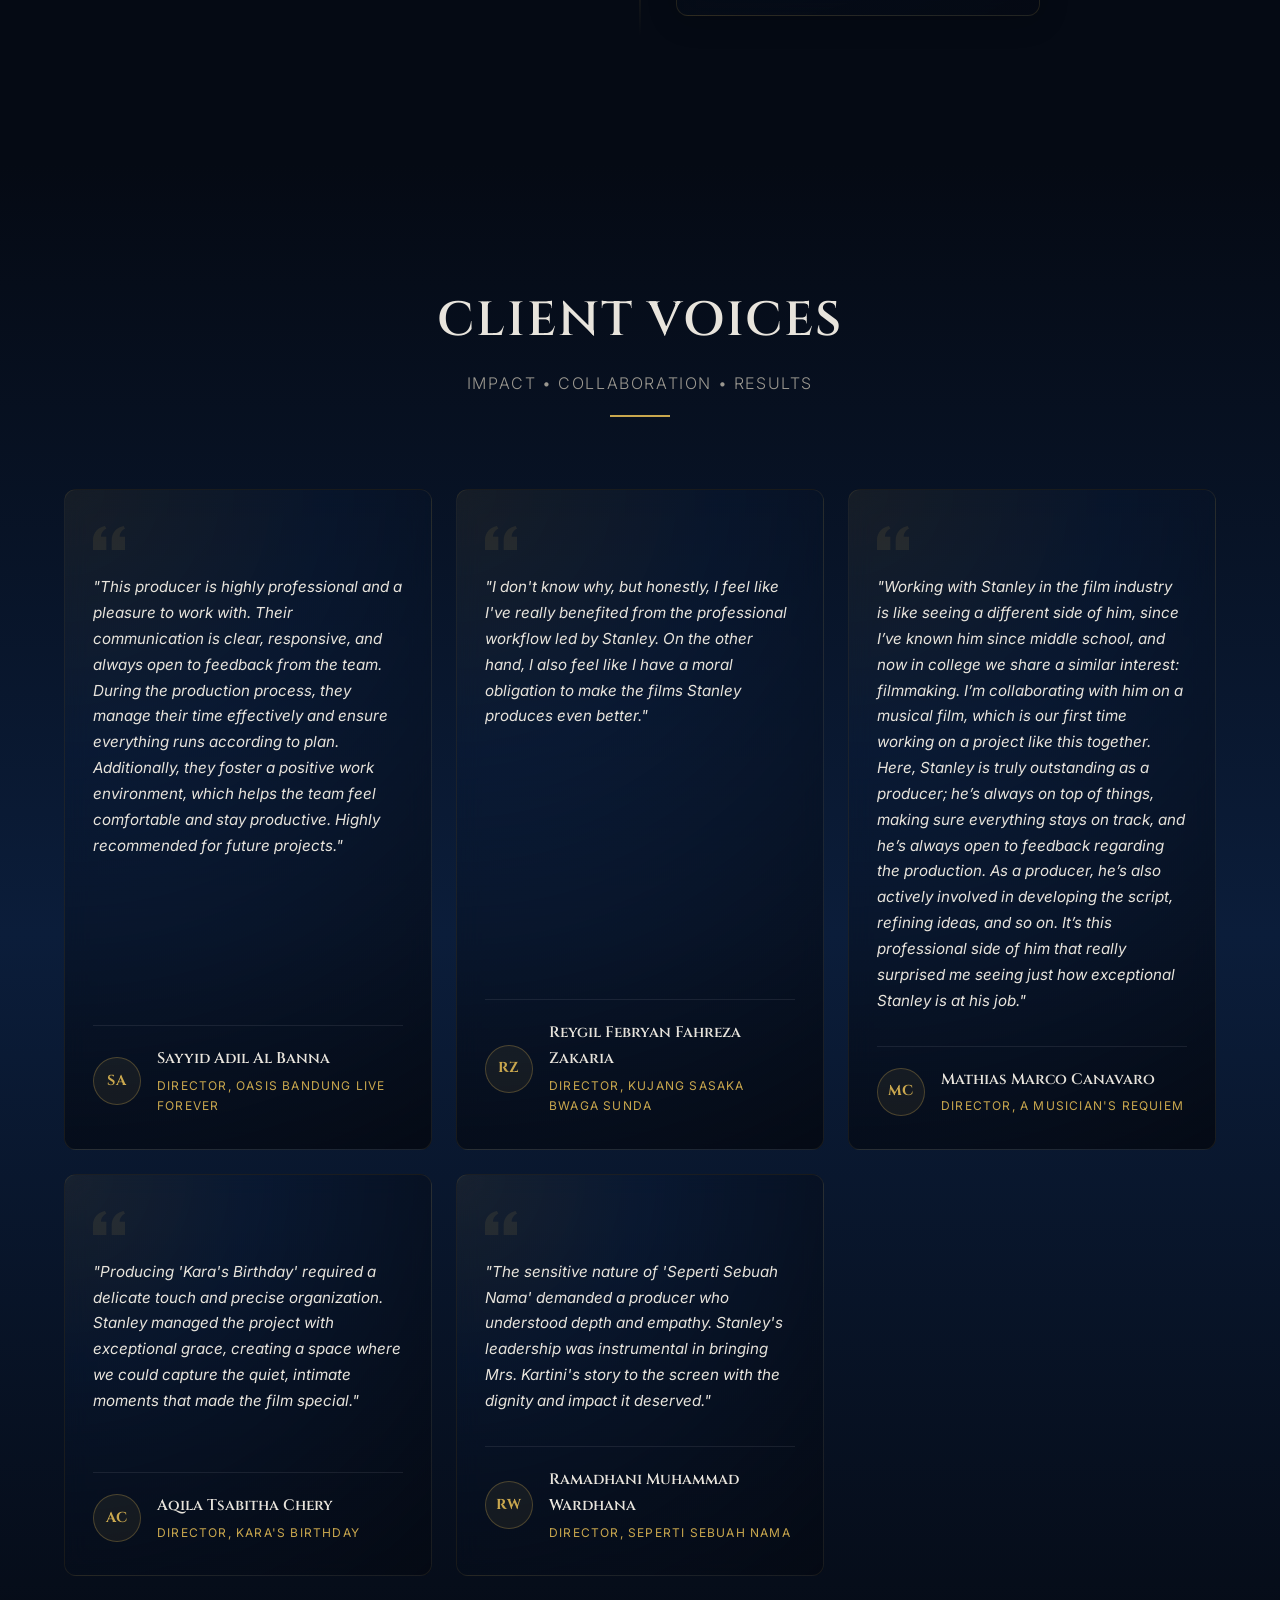
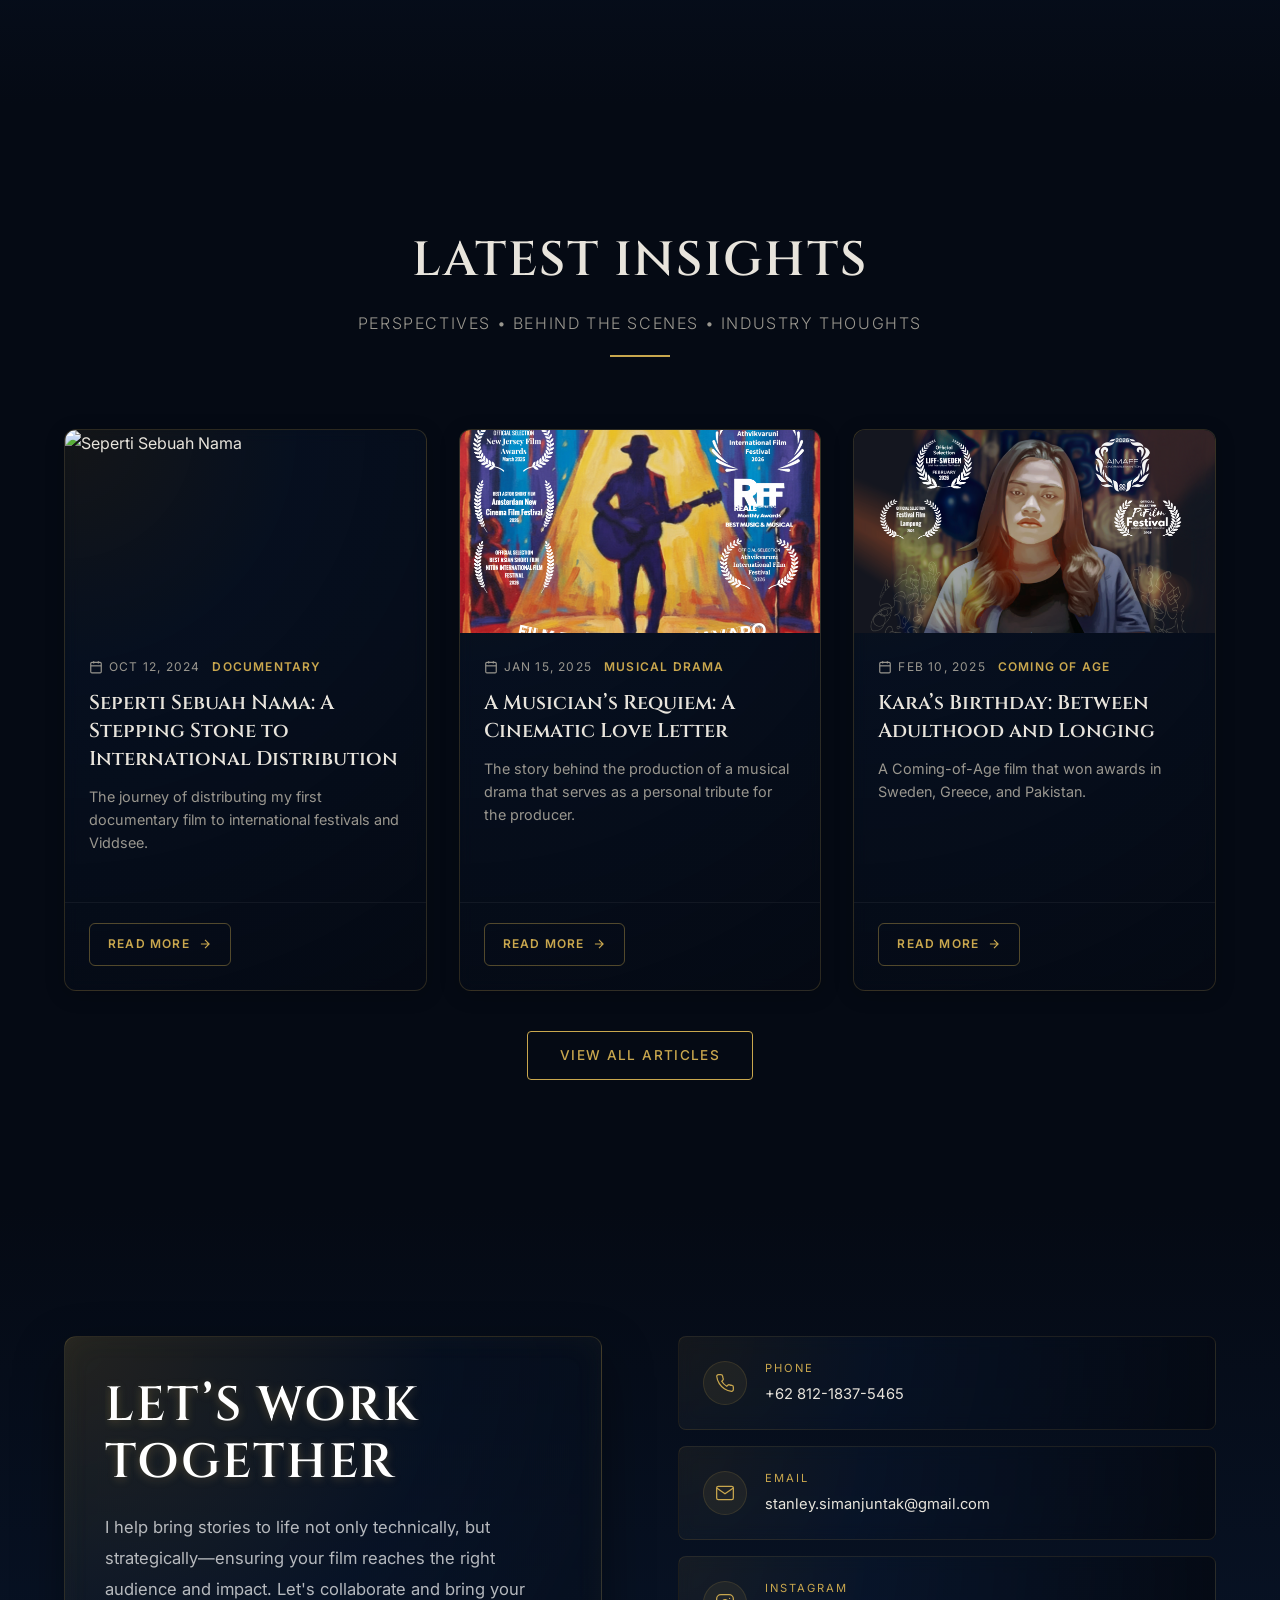
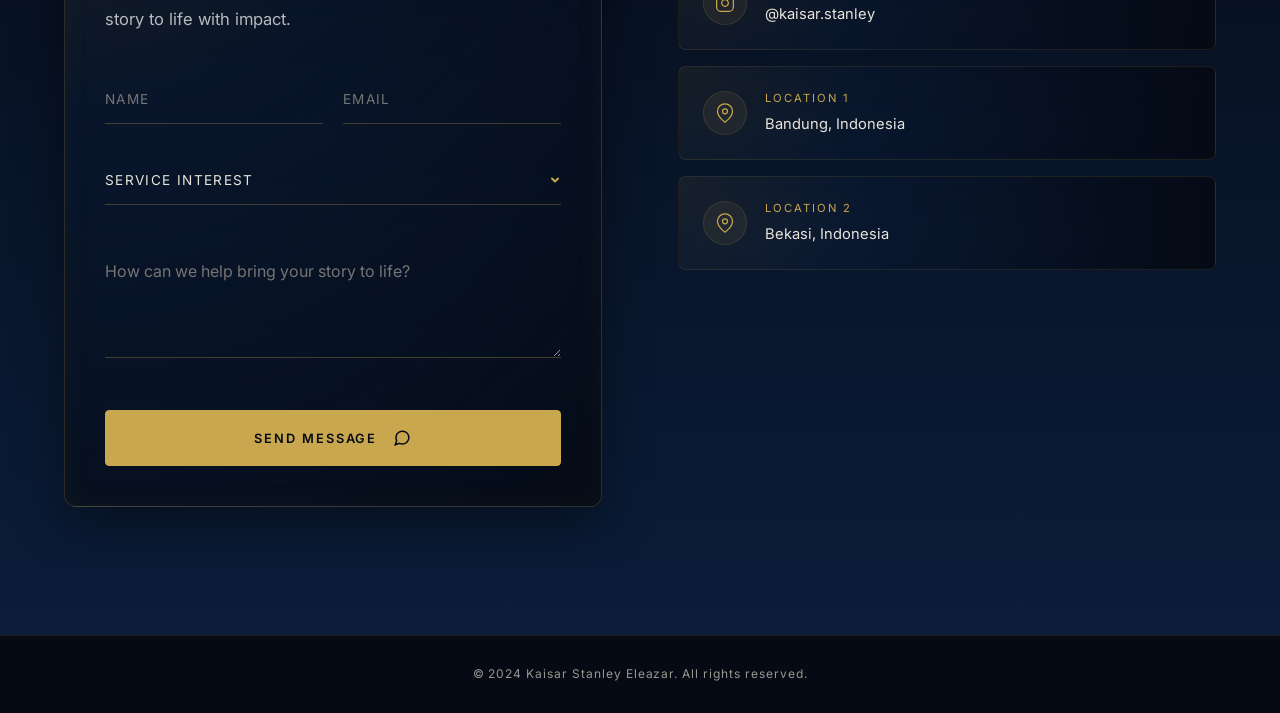
==== commit 79b64caa: "update" ====
--- a/index.html
+++ b/index.html
@@ -1,1022 +1,1563 @@
 <!doctype html>
 <html lang="en">
-
-<head>
-  <meta charset="UTF-8" />
-  <meta name="viewport" content="width=device-width, initial-scale=1.0" />
-  <meta name="description"
-    content="Kaisar Stanley Eleazar — Film Producer. Crafting meaningful stories through impactful execution. Explore the cinematic portfolio of an emerging Indonesian film producer." />
-  <meta name="keywords"
-    content="film producer, Indonesian cinema, Kaisar Stanley Eleazar, film portfolio, cinematic storytelling,  Kaisar Stanley, Kaisar, Stanley, Eleazar, Film, Producer, Indonesian, Cinema, Storytelling, Portfolio, Cinematic, " />
-  <meta name="author" content="Kaisar Stanley Eleazar" />
-  <meta name="theme-color" content="#050A14" />
-
-  <meta property="og:title" content="Kaisar Stanley Eleazar — Film Producer" />
-  <meta property="og:description" content="Crafting meaningful stories through impactful execution." />
-  <meta property="og:type" content="website" />
-  <meta property="og:url" content="https://kaisarstanley.web.id" />
-  <meta property="og:image" content="https://kaisarstanley.web.id/assets/images/foto-producer.jpg" />
-  
-  <!-- Twitter -->
-  <meta name="twitter:card" content="summary_large_image" />
-  <meta name="twitter:title" content="Kaisar Stanley Eleazar — Film Producer" />
-  <meta name="twitter:description" content="Crafting meaningful stories through impactful execution." />
-  <meta name="twitter:image" content="https://kaisarstanley.web.id/assets/images/foto-producer.jpg" />
-
-  <title>Kaisar Stanley Eleazar — Film Producer</title>
-
-  <link rel="icon" type="image/png" href="assets/images/logo-icon.png" sizes="16x16" />
-  <link rel="icon" type="image/png" href="assets/images/logo-icon.png" sizes="32x32" />
-  <link rel="icon" type="image/png" href="assets/images/logo-icon.png" sizes="48x48" />
-  <link rel="apple-touch-icon" href="assets/images/logo-icon.png" />
-  
-  <!-- JSON-LD for Google Search Console / Brand Knowledge Graph -->
-  <script type="application/ld+json">
-    {
-      "@context": "https://schema.org",
-      "@type": "Organization",
-      "url": "https://kaisarstanley.web.id",
-      "logo": "https://kaisarstanley.web.id/assets/images/logo-icon.png",
-      "name": "Kaisar Stanley Eleazar"
-    }
-  </script>
-  <link rel="preconnect" href="https://fonts.googleapis.com" />
-  <link rel="preconnect" href="https://fonts.gstatic.com" crossorigin />
-  <link
-    href="https://fonts.googleapis.com/css2?family=Cinzel:wght@400;500;600;700&family=Inter:wght@300;400;500;600&display=swap"
-    rel="stylesheet" />
-
-  <link rel="stylesheet" href="css/style.css" />
-</head>
-
-<body>
-  <!-- Scroll Progress -->
-  <div class="scroll-progress" id="scrollProgress" aria-hidden="true"></div>
-
-  <!-- Preloader -->
-  <div class="preloader" id="preloader">
-    <span class="preloader__logo">Kaisar Stanley</span>
-    <div class="preloader__bar">
-      <div class="preloader__fill"></div>
+  <head>
+    <meta charset="UTF-8" />
+    <meta name="viewport" content="width=device-width, initial-scale=1.0" />
+    <meta
+      name="description"
+      content="Kaisar Stanley Eleazar — Film Producer. Crafting meaningful stories through impactful execution. Explore the cinematic portfolio of an emerging Indonesian film producer."
+    />
+    <meta
+      name="keywords"
+      content="film producer, Indonesian cinema, Kaisar Stanley Eleazar, film portfolio, cinematic storytelling,  Kaisar Stanley, Kaisar, Stanley, Eleazar, Film, Producer, Indonesian, Cinema, Storytelling, Portfolio, Cinematic, "
+    />
+    <meta name="author" content="Kaisar Stanley Eleazar" />
+    <meta name="theme-color" content="#050A14" />
+
+    <meta
+      property="og:title"
+      content="Kaisar Stanley Eleazar — Film Producer"
+    />
+    <meta
+      property="og:description"
+      content="Crafting meaningful stories through impactful execution."
+    />
+    <meta property="og:type" content="website" />
+    <meta property="og:url" content="https://kaisarstanley.web.id" />
+    <meta
+      property="og:image"
+      content="https://kaisarstanley.web.id/assets/images/foto-producer.jpg"
+    />
+
+    <!-- Twitter -->
+    <meta name="twitter:card" content="summary_large_image" />
+    <meta
+      name="twitter:title"
+      content="Kaisar Stanley Eleazar — Film Producer"
+    />
+    <meta
+      name="twitter:description"
+      content="Crafting meaningful stories through impactful execution."
+    />
+    <meta
+      name="twitter:image"
+      content="https://kaisarstanley.web.id/assets/images/foto-producer.jpg"
+    />
+
+    <title>Kaisar Stanley Eleazar — Film Producer</title>
+
+    <link
+      rel="icon"
+      type="image/png"
+      href="assets/images/logo-icon.png"
+      sizes="16x16"
+    />
+    <link
+      rel="icon"
+      type="image/png"
+      href="assets/images/logo-icon.png"
+      sizes="32x32"
+    />
+    <link
+      rel="icon"
+      type="image/png"
+      href="assets/images/logo-icon.png"
+      sizes="48x48"
+    />
+    <link rel="apple-touch-icon" href="assets/images/logo-icon.png" />
+
+    <!-- JSON-LD for Google Search Console / Brand Knowledge Graph -->
+    <script type="application/ld+json">
+      {
+        "@context": "https://schema.org",
+        "@type": "Organization",
+        "url": "https://kaisarstanley.web.id",
+        "logo": "https://kaisarstanley.web.id/assets/images/logo-icon.png",
+        "name": "Kaisar Stanley Eleazar"
+      }
+    </script>
+    <link rel="preconnect" href="https://fonts.googleapis.com" />
+    <link rel="preconnect" href="https://fonts.gstatic.com" crossorigin />
+    <link
+      href="https://fonts.googleapis.com/css2?family=Cinzel:wght@400;500;600;700&family=Inter:wght@300;400;500;600&display=swap"
+      rel="stylesheet"
+    />
+
+    <link rel="stylesheet" href="css/style.css" />
+  </head>
+
+  <body>
+    <!-- Scroll Progress -->
+    <div class="scroll-progress" id="scrollProgress" aria-hidden="true"></div>
+
+    <!-- Preloader -->
+    <div class="preloader" id="preloader">
+      <span class="preloader__logo">Kaisar Stanley</span>
+      <div class="preloader__bar">
+        <div class="preloader__fill"></div>
+      </div>
     </div>
-  </div>
-
-  <!-- Grain & Vignette -->
-  <div class="grain" id="grain" aria-hidden="true"></div>
-  <div class="vignette" aria-hidden="true"></div>
-
-  <!-- ========== NAVBAR ========== -->
-  <nav class="navbar" id="navbar" role="navigation" aria-label="Main navigation">
-    <div class="container navbar__inner">
-      <a href="/" class="navbar__logo" id="navLogo">KSE</a>
-      <ul class="navbar__links" id="navLinks">
-        <li>
-          <a href="#hero" class="navbar__link active" data-section="hero">Home</a>
-        </li>
-        <li>
-          <a href="#about" class="navbar__link" data-section="about">About</a>
-        </li>
-        <li>
-          <a href="#experience" class="navbar__link" data-section="experience">Experience</a>
-        </li>
-        <li>
-          <a href="#portfolio" class="navbar__link" data-section="portfolio">Portfolio</a>
-        </li>
-        <li>
-          <a href="#achievements" class="navbar__link" data-section="achievements">Achievements</a>
-        </li>
-        <li>
-          <a href="#blog" class="navbar__link" data-section="blog">Blog</a>
-        </li>
-        <li>
-          <a href="#contact" class="navbar__link" data-section="contact">Contact</a>
-        </li>
-      </ul>
-      <button class="hamburger" id="hamburger" aria-label="Toggle menu" aria-expanded="false">
-        <span></span><span></span><span></span>
-      </button>
-    </div>
-  </nav>
-
-  <!-- ========== HERO ========== -->
-  <section class="hero" id="hero" aria-label="Hero">
-    <!-- Interactive Particle Background -->
-    <canvas id="heroParticles" class="hero__particles" aria-hidden="true"></canvas>
-
-    <!-- Parallax Background Layer -->
-    <div class="hero__bg" id="heroBg"></div>
-
-    <!-- Cinematic Gradient Overlay -->
-    <div class="hero__overlay"></div>
-
-    <!-- Split content: Left text + Right photo -->
-    <div class="hero__split container">
-      <!-- Left: Text -->
-      <div class="hero__text">
-        <!-- Status Badge (Reference Style) -->
-        <div class="hero__status-badge reveal">
-          <span class="hero__status-dot"></span>
-          <span class="hero__status-text">Available for Projects &bull; Bandung</span>
-        </div>
-
-        <h1 class="heading-xl hero__title">Kaisar Stanley<br />Eleazar</h1>
-        <p class="hero__role">Film Producer</p>
-        <p class="hero__desc">
-          Crafting meaningful stories through impactful execution
-        </p>
-        <div class="hero__cta">
-          <a href="#portfolio" class="btn" id="heroCta">
-            View Portfolio
-            <svg width="16" height="16" viewBox="0 0 24 24" fill="none" stroke="currentColor" stroke-width="2"
-              stroke-linecap="round">
-              <line x1="5" y1="12" x2="19" y2="12" />
-              <polyline points="12 5 19 12 12 19" />
-            </svg>
-          </a>
-          <a href="https://wa.me/6281218375465" class="btn btn--ghost" target="_blank" rel="noopener noreferrer">
-            <svg width="16" height="16" viewBox="0 0 24 24" fill="none" stroke="currentColor" stroke-width="2"
-              stroke-linecap="round">
-              <path d="M21 15a2 2 0 0 1-2 2H7l-4 4V5a2 2 0 0 1 2-2h14a2 2 0 0 1 2 2z" />
-            </svg>
-            Chat on WhatsApp
-          </a>
-        </div>
-      </div>
-
-      <!-- Right: Photo frame -->
-      <div class="hero__photo" id="heroPortrait">
-        <div class="hero__photo-frame">
-          <img src="assets/images/foto-producer.jpg" alt="Kaisar Stanley Eleazar" />
-          <div class="hero__photo-border"></div>
-        </div>
-        <span class="hero__photo-badge">
-          <span class="hero__photo-badge-dot"></span>
-          Film Producer &bull; ISBI Bandung
-        </span>
-      </div>
-    </div>
-
-    <div class="hero__scroll">
-      <span class="hero__scroll-label">Scroll</span>
-      <div class="hero__scroll-line"></div>
-    </div>
-  </section>
-
-  <!-- ========== ABOUT ========== -->
-  <section class="about section-pad" id="about" aria-label="About">
-    <div class="glow-orb glow-orb--gold" style="width: 300px; height: 300px; top: 10%; right: -80px" aria-hidden="true">
-    </div>
-    <div class="container">
-      <div class="about__grid">
-        <div class="about__img-wrap reveal">
-          <img src="assets/images/foto-producer.jpg" alt="Kaisar Stanley Eleazar — portrait" loading="lazy" />
-        </div>
-        <div class="reveal d2">
-          <span class="about__eyebrow">About</span>
-          <h2 class="heading-lg about__title">Philosophy &amp; Vision</h2>
-          <p class="about__philosophy">
-            &ldquo;I believe film is not only about great stories, but how
-            execution creates impact, meaning, and relatability.&rdquo;
+
+    <!-- Grain & Vignette -->
+    <div class="grain" id="grain" aria-hidden="true"></div>
+    <div class="vignette" aria-hidden="true"></div>
+
+    <!-- ========== NAVBAR ========== -->
+    <nav
+      class="navbar"
+      id="navbar"
+      role="navigation"
+      aria-label="Main navigation"
+    >
+      <div class="container navbar__inner">
+        <a href="/" class="navbar__logo" id="navLogo">KSE</a>
+        <ul class="navbar__links" id="navLinks">
+          <li>
+            <a href="#hero" class="navbar__link active" data-section="hero"
+              >Home</a
+            >
+          </li>
+          <li>
+            <a href="#about" class="navbar__link" data-section="about">About</a>
+          </li>
+          <li>
+            <a href="#experience" class="navbar__link" data-section="experience"
+              >Experience</a
+            >
+          </li>
+          <li>
+            <a href="#portfolio" class="navbar__link" data-section="portfolio"
+              >Portfolio</a
+            >
+          </li>
+          <li>
+            <a
+              href="#achievements"
+              class="navbar__link"
+              data-section="achievements"
+              >Achievements</a
+            >
+          </li>
+          <li>
+            <a href="#blog" class="navbar__link" data-section="blog">Blog</a>
+          </li>
+          <li>
+            <a href="#contact" class="navbar__link" data-section="contact"
+              >Contact</a
+            >
+          </li>
+        </ul>
+        <button
+          class="hamburger"
+          id="hamburger"
+          aria-label="Toggle menu"
+          aria-expanded="false"
+        >
+          <span></span><span></span><span></span>
+        </button>
+      </div>
+    </nav>
+
+    <!-- ========== HERO ========== -->
+    <section class="hero" id="hero" aria-label="Hero">
+      <!-- Interactive Particle Background -->
+      <canvas
+        id="heroParticles"
+        class="hero__particles"
+        aria-hidden="true"
+      ></canvas>
+
+      <!-- Parallax Background Layer -->
+      <div class="hero__bg" id="heroBg"></div>
+
+      <!-- Cinematic Gradient Overlay -->
+      <div class="hero__overlay"></div>
+
+      <!-- Split content: Left text + Right photo -->
+      <div class="hero__split container">
+        <!-- Left: Text -->
+        <div class="hero__text">
+          <!-- Status Badge (Reference Style) -->
+          <div class="hero__status-badge reveal">
+            <span class="hero__status-dot"></span>
+            <span class="hero__status-text"
+              >Available for Projects &bull; Bandung</span
+            >
+          </div>
+
+          <h1 class="heading-xl hero__title">Kaisar Stanley<br />Eleazar</h1>
+          <p class="hero__role">Film Producer</p>
+          <p class="hero__desc">
+            Crafting meaningful stories through impactful execution
           </p>
-          <p class="body-text">
-            With a deep passion for cinematic storytelling and a disciplined
-            approach to production, I strive to create films that resonate
-            with audiences on both an emotional and intellectual level. Every
-            project is an opportunity to push boundaries and deliver
-            meaningful narratives.
-          </p>
-          <div class="about__badge">
-            <span class="about__badge-line"></span>
-            <span class="about__badge-text">Next Generation Indonesian Film Producer</span>
-            <span class="about__badge-line"></span>
+          <div class="hero__cta">
+            <a href="#portfolio" class="btn" id="heroCta">
+              View Portfolio
+              <svg
+                width="16"
+                height="16"
+                viewBox="0 0 24 24"
+                fill="none"
+                stroke="currentColor"
+                stroke-width="2"
+                stroke-linecap="round"
+              >
+                <line x1="5" y1="12" x2="19" y2="12" />
+                <polyline points="12 5 19 12 12 19" />
+              </svg>
+            </a>
+            <a
+              href="https://wa.me/6281218375465"
+              class="btn btn--ghost"
+              target="_blank"
+              rel="noopener noreferrer"
+            >
+              <svg
+                width="16"
+                height="16"
+                viewBox="0 0 24 24"
+                fill="none"
+                stroke="currentColor"
+                stroke-width="2"
+                stroke-linecap="round"
+              >
+                <path
+                  d="M21 15a2 2 0 0 1-2 2H7l-4 4V5a2 2 0 0 1 2-2h14a2 2 0 0 1 2 2z"
+                />
+              </svg>
+              Chat on WhatsApp
+            </a>
           </div>
         </div>
-      </div>
-    </div>
-  </section>
-
-  <!-- ========== EXPERIENCE ========== -->
-  <section class="experience section-pad" id="experience" aria-label="Experience">
-    <div class="container">
-      <div class="section-header reveal">
-        <h2 class="heading-lg">Experience &amp; Skills</h2>
-        <p class="subtitle">Education &bull; Expertise &bull; Capabilities</p>
-        <hr class="section-divider" />
-      </div>
-      <div class="experience__grid">
-        <div class="experience__card reveal d1">
-          <div class="experience__card-icon">
-            <svg viewBox="0 0 24 24" fill="none" stroke="currentColor" stroke-width="1.5" stroke-linecap="round">
-              <path d="M22 10v6M2 10l10-5 10 5-10 5z" />
-              <path d="M6 12v5c0 1.657 2.686 3 6 3s6-1.343 6-3v-5" />
-            </svg>
+
+        <!-- Right: Photo frame -->
+        <div class="hero__photo" id="heroPortrait">
+          <div class="hero__photo-frame">
+            <img
+              src="assets/images/foto-producer.jpg"
+              alt="Kaisar Stanley Eleazar"
+            />
+            <div class="hero__photo-border"></div>
           </div>
-          <h3 class="experience__card-title">Education</h3>
-          <p class="experience__card-text">
-            Institut Seni Budaya Indonesia Bandung
-          </p>
-          <p class="experience__card-text" style="
+          <span class="hero__photo-badge">
+            <span class="hero__photo-badge-dot"></span>
+            Film Producer &bull; ISBI Bandung
+          </span>
+        </div>
+      </div>
+
+      <div class="hero__scroll">
+        <span class="hero__scroll-label">Scroll</span>
+        <div class="hero__scroll-line"></div>
+      </div>
+    </section>
+
+    <!-- ========== ABOUT ========== -->
+    <section class="about section-pad" id="about" aria-label="About">
+      <div
+        class="glow-orb glow-orb--gold"
+        style="width: 300px; height: 300px; top: 10%; right: -80px"
+        aria-hidden="true"
+      ></div>
+      <div class="container">
+        <div class="about__grid">
+          <div class="about__img-wrap reveal">
+            <img
+              src="assets/images/foto-producer.jpg"
+              alt="Kaisar Stanley Eleazar — portrait"
+              loading="lazy"
+            />
+          </div>
+          <div class="reveal d2">
+            <span class="about__eyebrow">About</span>
+            <h2 class="heading-lg about__title">Philosophy &amp; Vision</h2>
+            <p class="about__philosophy">
+              &ldquo;I believe film is not only about great stories, but how
+              execution creates impact, meaning, and relatability.&rdquo;
+            </p>
+            <p class="body-text">
+              With a deep passion for cinematic storytelling and a disciplined
+              approach to production, I strive to create films that resonate
+              with audiences on both an emotional and intellectual level. Every
+              project is an opportunity to push boundaries and deliver
+              meaningful narratives.
+            </p>
+            <div class="about__badge">
+              <span class="about__badge-line"></span>
+              <span class="about__badge-text"
+                >Next Generation Indonesian Film Producer</span
+              >
+              <span class="about__badge-line"></span>
+            </div>
+          </div>
+        </div>
+      </div>
+    </section>
+
+    <!-- ========== EXPERIENCE ========== -->
+    <section
+      class="experience section-pad"
+      id="experience"
+      aria-label="Experience"
+    >
+      <div class="container">
+        <div class="section-header reveal">
+          <h2 class="heading-lg">Experience &amp; Skills</h2>
+          <p class="subtitle">Education &bull; Expertise &bull; Capabilities</p>
+          <hr class="section-divider" />
+        </div>
+        <div class="experience__grid">
+          <div class="experience__card reveal d1">
+            <div class="experience__card-icon">
+              <svg
+                viewBox="0 0 24 24"
+                fill="none"
+                stroke="currentColor"
+                stroke-width="1.5"
+                stroke-linecap="round"
+              >
+                <path d="M22 10v6M2 10l10-5 10 5-10 5z" />
+                <path d="M6 12v5c0 1.657 2.686 3 6 3s6-1.343 6-3v-5" />
+              </svg>
+            </div>
+            <h3 class="experience__card-title">Education</h3>
+            <p class="experience__card-text">
+              Institut Seni Budaya Indonesia Bandung
+            </p>
+            <p
+              class="experience__card-text"
+              style="
                 color: var(--gold);
                 font-size: 0.8rem;
                 letter-spacing: 0.06em;
                 margin-top: 4px;
-              ">
-            2022 — 2027
-          </p>
-        </div>
-        <div class="experience__card reveal d2">
-          <div class="experience__card-icon">
-            <svg viewBox="0 0 24 24" fill="none" stroke="currentColor" stroke-width="1.5" stroke-linecap="round">
-              <path d="M16 21v-2a4 4 0 0 0-4-4H6a4 4 0 0 0-4 4v2" />
-              <circle cx="9" cy="7" r="4" />
-              <path d="M22 21v-2a4 4 0 0 0-3-3.87" />
-              <path d="M16 3.13a4 4 0 0 1 0 7.75" />
-            </svg>
+              "
+            >
+              2022 — 2027
+            </p>
           </div>
-          <h3 class="experience__card-title">Core Skills</h3>
-          <p class="experience__card-text">
-            Multifaceted expertise across production disciplines.
-          </p>
-          <div class="experience__tags">
-            <span class="experience__tag">Film Distribution</span>
-            <span class="experience__tag">Leadership</span>
-            <span class="experience__tag">Money Management</span>
-            <span class="experience__tag">People Management</span>
-            <span class="experience__tag">Storytelling</span>
-            <span class="experience__tag">Film Marketing</span>
+          <div class="experience__card reveal d2">
+            <div class="experience__card-icon">
+              <svg
+                viewBox="0 0 24 24"
+                fill="none"
+                stroke="currentColor"
+                stroke-width="1.5"
+                stroke-linecap="round"
+              >
+                <path d="M16 21v-2a4 4 0 0 0-4-4H6a4 4 0 0 0-4 4v2" />
+                <circle cx="9" cy="7" r="4" />
+                <path d="M22 21v-2a4 4 0 0 0-3-3.87" />
+                <path d="M16 3.13a4 4 0 0 1 0 7.75" />
+              </svg>
+            </div>
+            <h3 class="experience__card-title">Core Skills</h3>
+            <p class="experience__card-text">
+              Multifaceted expertise across production disciplines.
+            </p>
+            <div class="experience__tags">
+              <span class="experience__tag">Film Distribution</span>
+              <span class="experience__tag">Leadership</span>
+              <span class="experience__tag">Money Management</span>
+              <span class="experience__tag">People Management</span>
+              <span class="experience__tag">Storytelling</span>
+              <span class="experience__tag">Film Marketing</span>
+            </div>
+          </div>
+          <div class="experience__card reveal d3">
+            <div class="experience__card-icon">
+              <svg
+                viewBox="0 0 24 24"
+                fill="none"
+                stroke="currentColor"
+                stroke-width="1.5"
+                stroke-linecap="round"
+              >
+                <rect x="2" y="2" width="20" height="20" rx="2.18" />
+                <line x1="7" y1="2" x2="7" y2="22" />
+                <line x1="17" y1="2" x2="17" y2="22" />
+                <line x1="2" y1="12" x2="22" y2="12" />
+                <line x1="2" y1="7" x2="7" y2="7" />
+                <line x1="2" y1="17" x2="7" y2="17" />
+                <line x1="17" y1="7" x2="22" y2="7" />
+                <line x1="17" y1="17" x2="22" y2="17" />
+              </svg>
+            </div>
+            <h3 class="experience__card-title">Production Mastery</h3>
+            <p class="experience__card-text">
+              End-to-end film production management from pre-production planning
+              through post-production delivery. Expertly navigating film
+              distribution across national and international festivals, and
+              digital platforms such as Sineasmov, Viddsee, and YouTube.
+            </p>
           </div>
         </div>
-        <div class="experience__card reveal d3">
-          <div class="experience__card-icon">
-            <svg viewBox="0 0 24 24" fill="none" stroke="currentColor" stroke-width="1.5" stroke-linecap="round">
-              <rect x="2" y="2" width="20" height="20" rx="2.18" />
-              <line x1="7" y1="2" x2="7" y2="22" />
-              <line x1="17" y1="2" x2="17" y2="22" />
-              <line x1="2" y1="12" x2="22" y2="12" />
-              <line x1="2" y1="7" x2="7" y2="7" />
-              <line x1="2" y1="17" x2="7" y2="17" />
-              <line x1="17" y1="7" x2="22" y2="7" />
-              <line x1="17" y1="17" x2="22" y2="17" />
-            </svg>
+      </div>
+    </section>
+
+    <!-- ========== PORTFOLIO ========== -->
+    <section
+      class="portfolio section-pad"
+      id="portfolio"
+      aria-label="Film portfolio"
+    >
+      <div
+        class="glow-orb glow-orb--gold"
+        style="width: 380px; height: 380px; bottom: 5%; left: -140px"
+        aria-hidden="true"
+      ></div>
+      <div class="container">
+        <div class="section-header reveal">
+          <h2 class="heading-lg">Film Portfolio</h2>
+          <p class="subtitle">
+            Selected Works &bull; Short Films &bull; Productions
+          </p>
+          <hr class="section-divider" />
+        </div>
+        <div class="portfolio__grid">
+          <article
+            class="portfolio__card reveal d1"
+            data-year="2022"
+            data-category="Short Film / Drama"
+            data-full-desc="In an effort to restore the family’s lost warmth, a father tries to reconnect with his apathetic daughter, but instead finds himself caught in a painful confrontation that brings old wounds to the surface."
+            data-video-url="https://drive.google.com/file/d/1KFxaYra1lHqlL57BY_fDJEpgbzy9E4Zg/view?usp=drive_link"
+          >
+            <img
+              class="portfolio__card-img"
+              src="assets/images/melukis-ikatan.png"
+              alt="Melukis Ikatan"
+              loading="lazy"
+            />
+            <div class="portfolio__card-overlay">
+              <span class="portfolio__card-role">Producer</span>
+              <h3 class="portfolio__card-title">Melukis Ikatan</h3>
+              <p class="portfolio__card-desc">
+                In an effort to restore the family’s lost warmth, a father tries
+                to reconnect with his apathetic daughter.
+              </p>
+              <span class="portfolio__card-cta"
+                >View Details
+                <svg
+                  viewBox="0 0 24 24"
+                  fill="none"
+                  stroke="currentColor"
+                  stroke-width="2"
+                  stroke-linecap="round"
+                >
+                  <line x1="5" y1="12" x2="19" y2="12" />
+                  <polyline points="12 5 19 12 12 19" /></svg
+              ></span>
+            </div>
+          </article>
+
+          <article
+            class="portfolio__card reveal d2"
+            data-year="2024"
+            data-category="Community / Documentary"
+            data-full-desc="Oasis Bandung Live Forever tells the story of the struggle of the Oasis Bandung Community to maintain its identity and unity since its inception, overcoming internal conflicts, a lack of activities, and the impact of the pandemic. However, thanks to the solidarity of its members and small gigs that kept the spirit alive, they rose again with a new concept that expanded the community's influence. Despite another organizational crisis, sponsor support and the principle of “from the community, to the community” became the foundation that kept Oasis Bandung alive and beloved."
+            data-video-url="https://drive.google.com/file/d/1LHLbIyAu70aNUg28z18O5cDNV2ZUgXVA/view?usp=drive_link"
+          >
+            <img
+              class="portfolio__card-img"
+              src="assets/images/POSTER OASIS BANDUNG LIVE FOREVER.png"
+              alt="Oasis Bandung Live Forever"
+              loading="lazy"
+            />
+            <div class="portfolio__card-overlay">
+              <span class="portfolio__card-role">Producer</span>
+              <h3 class="portfolio__card-title">Oasis Bandung Live Forever</h3>
+              <p class="portfolio__card-desc">
+                The story of the Oasis Bandung Community's struggle to maintain
+                its identity and unity through challenges and transformation.
+              </p>
+              <span class="portfolio__card-cta"
+                >View Details
+                <svg
+                  viewBox="0 0 24 24"
+                  fill="none"
+                  stroke="currentColor"
+                  stroke-width="2"
+                  stroke-linecap="round"
+                >
+                  <line x1="5" y1="12" x2="19" y2="12" />
+                  <polyline points="12 5 19 12 12 19" /></svg
+              ></span>
+            </div>
+          </article>
+
+          <article
+            class="portfolio__card reveal d3"
+            data-year="2024"
+            data-category="Action / History"
+            data-full-desc="Kang Aries and Kang Oca are two cultural experts and Kujang scholars who seek to provide a valid perspective on the philosophy of the Kujang, which was created by a master blacksmith named Abah Jajang, where the Kujang is often perceived by the general public as merely a sharp weapon. The two of them, “Kang Aries & Kang Oca,” took their case to court to defend the essence of the Kujang, so that it would not be misunderstood by the general public."
+            data-video-url="https://drive.google.com/file/d/1R48O2iLMqHwmWX8oe-KP8S8b-u6wUxrE/view?usp=drive_link"
+          >
+            <img
+              class="portfolio__card-img"
+              src="assets/images/POSTER-KUJANG-SASAKA-BWAGA-SUNDA.jpg"
+              alt="Kujang Sasaka Bwaga Sunda"
+              loading="lazy"
+            />
+            <div class="portfolio__card-overlay">
+              <span class="portfolio__card-role">Producer</span>
+              <h3 class="portfolio__card-title">Kujang Sasaka Bwaga Sunda</h3>
+              <p class="portfolio__card-desc">
+                Two cultural experts take their case to court to defend the
+                essence and philosophy of the legendary Kujang.
+              </p>
+              <span class="portfolio__card-cta"
+                >View Details
+                <svg
+                  viewBox="0 0 24 24"
+                  fill="none"
+                  stroke="currentColor"
+                  stroke-width="2"
+                  stroke-linecap="round"
+                >
+                  <line x1="5" y1="12" x2="19" y2="12" />
+                  <polyline points="12 5 19 12 12 19" /></svg
+              ></span>
+            </div>
+          </article>
+
+          <article
+            class="portfolio__card reveal d4"
+            data-year="2024"
+            data-category="Documentary / Drama"
+            data-full-desc="A contract teacher with a visual impairment named Mrs. Kartini, who has taught at the ABCD Caringin Special Education School for 20 years, has finally received a Decree (SK) granting her the legal status of a P3K (Government Employee with a Work Agreement)."
+            data-video-url="https://drive.google.com/file/d/16K4x7v7zSFYzYPa_Xy5JKC5JXREFUlpj/view?usp=drive_link"
+          >
+            <img
+              class="portfolio__card-img"
+              src="assets/images/ssn.png"
+              alt="Seperti Sebuah Nama"
+              loading="lazy"
+            />
+            <div class="portfolio__card-overlay">
+              <span class="portfolio__card-role">Producer</span>
+              <h3 class="portfolio__card-title">Seperti Sebuah Nama</h3>
+              <p class="portfolio__card-desc">
+                Mrs. Kartini, a visually impaired teacher of 20 years, finally
+                receives her legal status as a government employee.
+              </p>
+              <span class="portfolio__card-cta"
+                >View Details
+                <svg
+                  viewBox="0 0 24 24"
+                  fill="none"
+                  stroke="currentColor"
+                  stroke-width="2"
+                  stroke-linecap="round"
+                >
+                  <line x1="5" y1="12" x2="19" y2="12" />
+                  <polyline points="12 5 19 12 12 19" /></svg
+              ></span>
+            </div>
+          </article>
+
+          <article
+            class="portfolio__card reveal d5"
+            data-year="2025"
+            data-category="Art-House / Drama"
+            data-full-desc="An ordinary college student with big dreams who wants to achieve them, but is abandoned by his closest friend and girlfriend along the way."
+            data-video-url="https://drive.google.com/file/d/1cO6kjUboSUPZhmec5PVen4QVpVWqdLgH/view?usp=drive_link"
+          >
+            <img
+              class="portfolio__card-img"
+              src="assets/images/musicians-requiem-2.png"
+              alt="A Musician's Requiem"
+              loading="lazy"
+            />
+            <div class="portfolio__card-overlay">
+              <span class="portfolio__card-role">Producer</span>
+              <h3 class="portfolio__card-title">A Musician&rsquo;s Requiem</h3>
+              <p class="portfolio__card-desc">
+                A college student with big dreams faces the painful reality of
+                being abandoned by those closest to him.
+              </p>
+              <span class="portfolio__card-cta"
+                >View Details
+                <svg
+                  viewBox="0 0 24 24"
+                  fill="none"
+                  stroke="currentColor"
+                  stroke-width="2"
+                  stroke-linecap="round"
+                >
+                  <line x1="5" y1="12" x2="19" y2="12" />
+                  <polyline points="12 5 19 12 12 19" /></svg
+              ></span>
+            </div>
+          </article>
+
+          <article
+            class="portfolio__card reveal d6"
+            data-year="2025"
+            data-category="Slice-of-Life / Drama"
+            data-full-desc="Kara (23) tried to celebrate her birthday in the hope of recapturing the warmth of her childhood birthdays. However, her birthday has now become a day that brings her back to reality."
+            data-video-url="https://drive.google.com/file/d/1YFFVqWCdhhxjtswMQu-_KSy61hTZztwc/view?usp=drive_link"
+          >
+            <img
+              class="portfolio__card-img"
+              src="assets/images/kara.png"
+              alt="Kara's Birthday"
+              loading="lazy"
+            />
+            <div class="portfolio__card-overlay">
+              <span class="portfolio__card-role">Producer</span>
+              <h3 class="portfolio__card-title">Kara&rsquo;s Birthday</h3>
+              <p class="portfolio__card-desc">
+                A warm yet bittersweet slice-of-life short capturing the quiet
+                significance of an ordinary celebration.
+              </p>
+              <span class="portfolio__card-cta"
+                >View Details
+                <svg
+                  viewBox="0 0 24 24"
+                  fill="none"
+                  stroke="currentColor"
+                  stroke-width="2"
+                  stroke-linecap="round"
+                >
+                  <line x1="5" y1="12" x2="19" y2="12" />
+                  <polyline points="12 5 19 12 12 19" /></svg
+              ></span>
+            </div>
+          </article>
+        </div>
+      </div>
+    </section>
+
+    <!-- ========== ACHIEVEMENTS ========== -->
+    <section
+      class="achievements section-pad"
+      id="achievements"
+      aria-label="Achievements"
+    >
+      <div
+        class="glow-orb glow-orb--gold"
+        style="width: 280px; height: 280px; top: 20%; right: -60px"
+        aria-hidden="true"
+      ></div>
+      <div class="container">
+        <div class="section-header reveal">
+          <h2 class="heading-lg">Achievements</h2>
+          <p class="subtitle">Growth &bull; Evolution &bull; Milestones</p>
+          <hr class="section-divider" />
+        </div>
+
+        <blockquote class="achievements__quote reveal">
+          From failure to growth, these works mark my evolution as a producer.
+        </blockquote>
+
+        <!-- Timeline -->
+        <div class="timeline">
+          <div class="timeline__item timeline__item--right reveal d1">
+            <div class="timeline__dot">
+              <span class="timeline__number">01</span>
+            </div>
+            <div class="timeline__card">
+              <div class="timeline__card-img">
+                <img
+                  src="assets/images/melukis-ikatan.png"
+                  alt="Melukis Ikatan"
+                  loading="lazy"
+                />
+              </div>
+              <div class="timeline__card-body">
+                <span class="timeline__year">2022</span>
+                <h3 class="timeline__title">Journey Began</h3>
+                <p class="timeline__desc">
+                  Enrolled at Institut Seni Budaya Indonesia Bandung, combining
+                  academic rigor with hands-on production experience.
+                </p>
+                <div class="timeline__films">
+                  <div class="timeline__film">
+                    <svg
+                      viewBox="0 0 24 24"
+                      fill="none"
+                      stroke="currentColor"
+                      stroke-width="1.5"
+                    >
+                      <path d="M12 2L9 7H3l5 4-2 7 6-4 6 4-2-7 5-4h-6z" />
+                    </svg>
+                    <span>Melukis Ikatan</span>
+                  </div>
+                </div>
+              </div>
+            </div>
           </div>
-          <h3 class="experience__card-title">Production Mastery</h3>
-          <p class="experience__card-text">
-            End-to-end film production management from pre-production planning
-            through post-production delivery. Expertly navigating film distribution across national and international
-            festivals, and digital platforms such as Sineasmov, Viddsee, and YouTube.
-          </p>
-        </div>
-      </div>
-    </div>
-  </section>
-
-  <!-- ========== PORTFOLIO ========== -->
-  <section class="portfolio section-pad" id="portfolio" aria-label="Film portfolio">
-    <div class="glow-orb glow-orb--gold" style="width: 380px; height: 380px; bottom: 5%; left: -140px"
-      aria-hidden="true"></div>
-    <div class="container">
-      <div class="section-header reveal">
-        <h2 class="heading-lg">Film Portfolio</h2>
-        <p class="subtitle">
-          Selected Works &bull; Short Films &bull; Productions
-        </p>
-        <hr class="section-divider" />
-      </div>
-      <div class="portfolio__grid">
-        <article class="portfolio__card reveal d1" data-year="2022" data-category="Short Film / Drama"
-          data-full-desc="In an effort to restore the family’s lost warmth, a father tries to reconnect with his apathetic daughter, but instead finds himself caught in a painful confrontation that brings old wounds to the surface."
-          data-video-url="https://drive.google.com/file/d/1KFxaYra1lHqlL57BY_fDJEpgbzy9E4Zg/view?usp=drive_link">
-          <img class="portfolio__card-img" src="assets/images/melukis-ikatan.png" alt="Melukis Ikatan" loading="lazy" />
-          <div class="portfolio__card-overlay">
-            <span class="portfolio__card-role">Producer</span>
-            <h3 class="portfolio__card-title">Melukis Ikatan</h3>
-            <p class="portfolio__card-desc">
-              In an effort to restore the family’s lost warmth, a father tries to reconnect with his apathetic daughter.
-            </p>
-            <span class="portfolio__card-cta">View Details
-              <svg viewBox="0 0 24 24" fill="none" stroke="currentColor" stroke-width="2" stroke-linecap="round">
-                <line x1="5" y1="12" x2="19" y2="12" />
-                <polyline points="12 5 19 12 12 19" />
-              </svg></span>
+
+          <div class="timeline__item timeline__item--left reveal d2">
+            <div class="timeline__dot">
+              <span class="timeline__number">02</span>
+            </div>
+            <div class="timeline__card">
+              <div class="timeline__card-img">
+                <img
+                  src="assets/images/POSTER OASIS BANDUNG LIVE FOREVER.png"
+                  alt="Oasis Bandung Live Forever"
+                  loading="lazy"
+                />
+              </div>
+              <div class="timeline__card-body">
+                <span class="timeline__year">2024</span>
+                <h3 class="timeline__title">
+                  Cultural & Sosial Film Portofolio
+                </h3>
+                <p class="timeline__desc">
+                  Documenting the resilience and evolution of local communities
+                  through impactful storytelling.
+                </p>
+                <div class="timeline__films">
+                  <div class="timeline__film">
+                    <svg
+                      viewBox="0 0 24 24"
+                      fill="none"
+                      stroke="currentColor"
+                      stroke-width="1.5"
+                    >
+                      <path d="M12 2L9 7H3l5 4-2 7 6-4 6 4-2-7 5-4h-6z" />
+                    </svg>
+                    <span>Oasis Bandung Live Forever</span>
+                  </div>
+                  <div class="timeline__film">
+                    <svg
+                      viewBox="0 0 24 24"
+                      fill="none"
+                      stroke="currentColor"
+                      stroke-width="1.5"
+                    >
+                      <path d="M12 2L9 7H3l5 4-2 7 6-4 6 4-2-7 5-4h-6z" />
+                    </svg>
+                    <span>Kujang Sasaka</span>
+                  </div>
+                  <div class="timeline__film">
+                    <svg
+                      viewBox="0 0 24 24"
+                      fill="none"
+                      stroke="currentColor"
+                      stroke-width="1.5"
+                    >
+                      <path d="M12 2L9 7H3l5 4-2 7 6-4 6 4-2-7 5-4h-6z" />
+                    </svg>
+                    <span>Seperti Sebuah Nama</span>
+                  </div>
+                </div>
+              </div>
+            </div>
           </div>
-        </article>
-
-        <article class="portfolio__card reveal d2" data-year="2024" data-category="Community / Documentary"
-          data-full-desc="Oasis Bandung Live Forever tells the story of the struggle of the Oasis Bandung Community to maintain its identity and unity since its inception, overcoming internal conflicts, a lack of activities, and the impact of the pandemic. However, thanks to the solidarity of its members and small gigs that kept the spirit alive, they rose again with a new concept that expanded the community's influence. Despite another organizational crisis, sponsor support and the principle of “from the community, to the community” became the foundation that kept Oasis Bandung alive and beloved."
-          data-video-url="https://drive.google.com/file/d/1LHLbIyAu70aNUg28z18O5cDNV2ZUgXVA/view?usp=drive_link">
-          <img class="portfolio__card-img" src="assets/images/POSTER OASIS BANDUNG LIVE FOREVER.png"
-            alt="Oasis Bandung Live Forever" loading="lazy" />
-          <div class="portfolio__card-overlay">
-            <span class="portfolio__card-role">Producer</span>
-            <h3 class="portfolio__card-title">Oasis Bandung Live Forever</h3>
-            <p class="portfolio__card-desc">
-              The story of the Oasis Bandung Community's struggle to maintain its identity and unity through challenges
-              and transformation.
-            </p>
-            <span class="portfolio__card-cta">View Details
-              <svg viewBox="0 0 24 24" fill="none" stroke="currentColor" stroke-width="2" stroke-linecap="round">
-                <line x1="5" y1="12" x2="19" y2="12" />
-                <polyline points="12 5 19 12 12 19" />
-              </svg></span>
-          </div>
-        </article>
-
-        <article class="portfolio__card reveal d3" data-year="2024" data-category="Action / History"
-          data-full-desc="Kang Aries and Kang Oca are two cultural experts and Kujang scholars who seek to provide a valid perspective on the philosophy of the Kujang, which was created by a master blacksmith named Abah Jajang, where the Kujang is often perceived by the general public as merely a sharp weapon. The two of them, “Kang Aries & Kang Oca,” took their case to court to defend the essence of the Kujang, so that it would not be misunderstood by the general public."
-          data-video-url="https://drive.google.com/file/d/1R48O2iLMqHwmWX8oe-KP8S8b-u6wUxrE/view?usp=drive_link">
-          <img class="portfolio__card-img" src="assets/images/POSTER-KUJANG-SASAKA-BWAGA-SUNDA.jpg"
-            alt="Kujang Sasaka Bwaga Sunda" loading="lazy" />
-          <div class="portfolio__card-overlay">
-            <span class="portfolio__card-role">Producer</span>
-            <h3 class="portfolio__card-title">Kujang Sasaka Bwaga Sunda</h3>
-            <p class="portfolio__card-desc">
-              Two cultural experts take their case to court to defend the essence and philosophy of the legendary
-              Kujang.
-            </p>
-            <span class="portfolio__card-cta">View Details
-              <svg viewBox="0 0 24 24" fill="none" stroke="currentColor" stroke-width="2" stroke-linecap="round">
-                <line x1="5" y1="12" x2="19" y2="12" />
-                <polyline points="12 5 19 12 12 19" />
-              </svg></span>
-          </div>
-        </article>
-
-        <article class="portfolio__card reveal d4" data-year="2024" data-category="Documentary / Drama"
-          data-full-desc="A contract teacher with a visual impairment named Mrs. Kartini, who has taught at the ABCD Caringin Special Education School for 20 years, has finally received a Decree (SK) granting her the legal status of a P3K (Government Employee with a Work Agreement)."
-          data-video-url="https://drive.google.com/file/d/16K4x7v7zSFYzYPa_Xy5JKC5JXREFUlpj/view?usp=drive_link">
-          <img class="portfolio__card-img" src="assets/images/ssn.png" alt="Seperti Sebuah Nama" loading="lazy" />
-          <div class="portfolio__card-overlay">
-            <span class="portfolio__card-role">Producer</span>
-            <h3 class="portfolio__card-title">Seperti Sebuah Nama</h3>
-            <p class="portfolio__card-desc">
-              Mrs. Kartini, a visually impaired teacher of 20 years, finally receives her legal status as a government
-              employee.
-            </p>
-            <span class="portfolio__card-cta">View Details
-              <svg viewBox="0 0 24 24" fill="none" stroke="currentColor" stroke-width="2" stroke-linecap="round">
-                <line x1="5" y1="12" x2="19" y2="12" />
-                <polyline points="12 5 19 12 12 19" />
-              </svg></span>
-          </div>
-        </article>
-
-        <article class="portfolio__card reveal d5" data-year="2025" data-category="Art-House / Drama"
-          data-full-desc="An ordinary college student with big dreams who wants to achieve them, but is abandoned by his closest friend and girlfriend along the way."
-          data-video-url="https://drive.google.com/file/d/1cO6kjUboSUPZhmec5PVen4QVpVWqdLgH/view?usp=drive_link">
-          <img class="portfolio__card-img" src="assets/images/musicians-requiem-2.png" alt="A Musician's Requiem"
-            loading="lazy" />
-          <div class="portfolio__card-overlay">
-            <span class="portfolio__card-role">Producer</span>
-            <h3 class="portfolio__card-title">A Musician&rsquo;s Requiem</h3>
-            <p class="portfolio__card-desc">
-              A college student with big dreams faces the painful reality of being abandoned by those closest to him.
-            </p>
-            <span class="portfolio__card-cta">View Details
-              <svg viewBox="0 0 24 24" fill="none" stroke="currentColor" stroke-width="2" stroke-linecap="round">
-                <line x1="5" y1="12" x2="19" y2="12" />
-                <polyline points="12 5 19 12 12 19" />
-              </svg></span>
-          </div>
-        </article>
-
-        <article class="portfolio__card reveal d6" data-year="2025" data-category="Slice-of-Life / Drama"
-          data-full-desc="Kara (23) tried to celebrate her birthday in the hope of recapturing the warmth of her childhood birthdays. However, her birthday has now become a day that brings her back to reality."
-          data-video-url="https://drive.google.com/file/d/1YFFVqWCdhhxjtswMQu-_KSy61hTZztwc/view?usp=drive_link">
-          <img class="portfolio__card-img" src="assets/images/kara.png" alt="Kara's Birthday" loading="lazy" />
-          <div class="portfolio__card-overlay">
-            <span class="portfolio__card-role">Producer</span>
-            <h3 class="portfolio__card-title">Kara&rsquo;s Birthday</h3>
-            <p class="portfolio__card-desc">
-              A warm yet bittersweet slice-of-life short capturing the quiet
-              significance of an ordinary celebration.
-            </p>
-            <span class="portfolio__card-cta">View Details
-              <svg viewBox="0 0 24 24" fill="none" stroke="currentColor" stroke-width="2" stroke-linecap="round">
-                <line x1="5" y1="12" x2="19" y2="12" />
-                <polyline points="12 5 19 12 12 19" />
-              </svg></span>
-          </div>
-        </article>
-      </div>
-    </div>
-  </section>
-
-
-  <!-- ========== ACHIEVEMENTS ========== -->
-  <section class="achievements section-pad" id="achievements" aria-label="Achievements">
-    <div class="glow-orb glow-orb--gold" style="width: 280px; height: 280px; top: 20%; right: -60px" aria-hidden="true">
-    </div>
-    <div class="container">
-      <div class="section-header reveal">
-        <h2 class="heading-lg">Achievements</h2>
-        <p class="subtitle">Growth &bull; Evolution &bull; Milestones</p>
-        <hr class="section-divider" />
-      </div>
-
-      <blockquote class="achievements__quote reveal">
-        From failure to growth, these works mark my evolution as a producer.
-      </blockquote>
-
-      <!-- Timeline -->
-      <div class="timeline">
-        <div class="timeline__item timeline__item--right reveal d1">
-          <div class="timeline__dot">
-            <span class="timeline__number">01</span>
-          </div>
-          <div class="timeline__card">
-            <div class="timeline__card-img">
-              <img src="assets/images/melukis-ikatan.png" alt="Melukis Ikatan" loading="lazy" />
-            </div>
-            <div class="timeline__card-body">
-              <span class="timeline__year">2022</span>
-              <h3 class="timeline__title">Journey Began</h3>
-              <p class="timeline__desc">
-                Enrolled at Institut Seni Budaya Indonesia Bandung, combining
-                academic rigor with hands-on production experience.
-              </p>
-              <div class="timeline__films">
-                <div class="timeline__film">
-                  <svg viewBox="0 0 24 24" fill="none" stroke="currentColor" stroke-width="1.5">
-                    <path d="M12 2L9 7H3l5 4-2 7 6-4 6 4-2-7 5-4h-6z" />
-                  </svg>
-                  <span>Melukis Ikatan</span>
+
+          <div class="timeline__item timeline__item--right reveal d3">
+            <div class="timeline__dot">
+              <span class="timeline__number">03</span>
+            </div>
+            <div class="timeline__card">
+              <div class="timeline__card-img">
+                <img
+                  src="assets/images/musicians-requiem-2.png"
+                  alt="A Musician's Requiem"
+                  loading="lazy"
+                />
+              </div>
+              <div class="timeline__card-body">
+                <span class="timeline__year">2025</span>
+                <h3 class="timeline__title">Multiple Film Productions</h3>
+                <p class="timeline__desc">
+                  Produced several short films, managing budgets and creative
+                  teams. Diversified into podcasts and game shows.
+                </p>
+                <div class="timeline__films">
+                  <div class="timeline__film">
+                    <svg
+                      viewBox="0 0 24 24"
+                      fill="none"
+                      stroke="currentColor"
+                      stroke-width="1.5"
+                    >
+                      <path d="M12 2L9 7H3l5 4-2 7 6-4 6 4-2-7 5-4h-6z" />
+                    </svg>
+                    <span>A Musician's Requiem</span>
+                  </div>
+                  <div class="timeline__film">
+                    <svg
+                      viewBox="0 0 24 24"
+                      fill="none"
+                      stroke="currentColor"
+                      stroke-width="1.5"
+                    >
+                      <path d="M12 2L9 7H3l5 4-2 7 6-4 6 4-2-7 5-4h-6z" />
+                    </svg>
+                    <span>Kara's Birthday</span>
+                  </div>
+                  <div class="timeline__film">
+                    <svg
+                      viewBox="0 0 24 24"
+                      fill="none"
+                      stroke="currentColor"
+                      stroke-width="1.5"
+                    >
+                      <path d="M12 2L9 7H3l5 4-2 7 6-4 6 4-2-7 5-4h-6z" />
+                    </svg>
+                    <span>Kiri-Kanan Podcast</span>
+                  </div>
+                  <div class="timeline__film">
+                    <svg
+                      viewBox="0 0 24 24"
+                      fill="none"
+                      stroke="currentColor"
+                      stroke-width="1.5"
+                    >
+                      <path d="M12 2L9 7H3l5 4-2 7 6-4 6 4-2-7 5-4h-6z" />
+                    </svg>
+                    <span>Squad Game</span>
+                  </div>
                 </div>
               </div>
             </div>
           </div>
         </div>
-
-        <div class="timeline__item timeline__item--left reveal d2">
-          <div class="timeline__dot">
-            <span class="timeline__number">02</span>
+      </div>
+    </section>
+
+    <!-- ========== TESTIMONIALS ========== -->
+    <section
+      class="testimonials section-pad"
+      id="testimonials"
+      aria-label="Client Testimonials"
+    >
+      <div class="container">
+        <div class="section-header reveal">
+          <h2 class="heading-lg">Client Voices</h2>
+          <p class="subtitle">Impact &bull; Collaboration &bull; Results</p>
+          <hr class="section-divider" />
+        </div>
+
+        <div class="testimonials__grid">
+          <!-- Testimonial 1 (Real) -->
+          <article class="testimonial-card reveal d1">
+            <div class="testimonial-card__quote-icon">
+              <svg viewBox="0 0 24 24" fill="currentColor" opacity="0.1">
+                <path
+                  d="M14.017 21v-7.391c0-5.704 3.731-9.57 8.983-10.609l.995 2.151c-2.432.917-3.995 3.638-3.995 5.849h4v10h-9.983zm-14.017 0v-7.391c0-5.704 3.748-9.57 9-10.609l.996 2.151c-2.433.917-3.996 3.638-3.996 5.849h3.983v10h-9.983z"
+                />
+              </svg>
+            </div>
+            <p class="testimonial-card__text">
+              "This producer is highly professional and a pleasure to work with.
+              Their communication is clear, responsive, and always open to
+              feedback from the team. During the production process, they manage
+              their time effectively and ensure everything runs according to
+              plan. Additionally, they foster a positive work environment, which
+              helps the team feel comfortable and stay productive. Highly
+              recommended for future projects."
+            </p>
+            <div class="testimonial-card__client">
+              <div class="testimonial-card__avatar">
+                <span class="testimonial-card__initials">SA</span>
+              </div>
+              <div class="testimonial-card__info">
+                <h4 class="testimonial-card__name">Sayyid Adil Al Banna</h4>
+                <p class="testimonial-card__role">
+                  Director, Oasis Bandung Live Forever
+                </p>
+              </div>
+            </div>
+          </article>
+
+          <!-- Testimonial 2 (Real) -->
+          <article class="testimonial-card reveal d2">
+            <div class="testimonial-card__quote-icon">
+              <svg viewBox="0 0 24 24" fill="currentColor" opacity="0.1">
+                <path
+                  d="M14.017 21v-7.391c0-5.704 3.731-9.57 8.983-10.609l.995 2.151c-2.432.917-3.995 3.638-3.995 5.849h4v10h-9.983zm-14.017 0v-7.391c0-5.704 3.748-9.57 9-10.609l.996 2.151c-2.433.917-3.996 3.638-3.996 5.849h3.983v10h-9.983z"
+                />
+              </svg>
+            </div>
+            <p class="testimonial-card__text">
+              "I don't know why, but honestly, I feel like I've really benefited
+              from the professional workflow led by Stanley. On the other hand,
+              I also feel like I have a moral obligation to make the films
+              Stanley produces even better."
+            </p>
+            <div class="testimonial-card__client">
+              <div class="testimonial-card__avatar">
+                <span class="testimonial-card__initials">RZ</span>
+              </div>
+              <div class="testimonial-card__info">
+                <h4 class="testimonial-card__name">
+                  Reygil Febryan Fahreza Zakaria
+                </h4>
+                <p class="testimonial-card__role">
+                  Director, Kujang Sasaka Bwaga Sunda
+                </p>
+              </div>
+            </div>
+          </article>
+
+          <!-- Testimonial 3 (Random) -->
+          <article class="testimonial-card reveal d3">
+            <div class="testimonial-card__quote-icon">
+              <svg viewBox="0 0 24 24" fill="currentColor" opacity="0.1">
+                <path
+                  d="M14.017 21v-7.391c0-5.704 3.731-9.57 8.983-10.609l.995 2.151c-2.432.917-3.995 3.638-3.995 5.849h4v10h-9.983zm-14.017 0v-7.391c0-5.704 3.748-9.57 9-10.609l.996 2.151c-2.433.917-3.996 3.638-3.996 5.849h3.983v10h-9.983z"
+                />
+              </svg>
+            </div>
+            <p class="testimonial-card__text">
+              "Working with Stanley in the film industry is like seeing a
+              different side of him, since I’ve known him since middle school,
+              and now in college we share a similar interest: filmmaking. I’m
+              collaborating with him on a musical film, which is our first time
+              working on a project like this together. Here, Stanley is truly
+              outstanding as a producer; he’s always on top of things, making
+              sure everything stays on track, and he’s always open to feedback
+              regarding the production. As a producer, he’s also actively
+              involved in developing the script, refining ideas, and so on. It’s
+              this professional side of him that really surprised me seeing just
+              how exceptional Stanley is at his job."
+            </p>
+            <div class="testimonial-card__client">
+              <div class="testimonial-card__avatar">
+                <span class="testimonial-card__initials">MC</span>
+              </div>
+              <div class="testimonial-card__info">
+                <h4 class="testimonial-card__name">Mathias Marco Canavaro</h4>
+                <p class="testimonial-card__role">
+                  Director, A Musician's Requiem
+                </p>
+              </div>
+            </div>
+          </article>
+
+          <!-- Testimonial 4 (Random) -->
+          <article class="testimonial-card reveal d1">
+            <div class="testimonial-card__quote-icon">
+              <svg viewBox="0 0 24 24" fill="currentColor" opacity="0.1">
+                <path
+                  d="M14.017 21v-7.391c0-5.704 3.731-9.57 8.983-10.609l.995 2.151c-2.432.917-3.995 3.638-3.995 5.849h4v10h-9.983zm-14.017 0v-7.391c0-5.704 3.748-9.57 9-10.609l.996 2.151c-2.433.917-3.996 3.638-3.996 5.849h3.983v10h-9.983z"
+                />
+              </svg>
+            </div>
+            <p class="testimonial-card__text">
+              "Producing 'Kara's Birthday' required a delicate touch and precise
+              organization. Stanley managed the project with exceptional grace,
+              creating a space where we could capture the quiet, intimate
+              moments that made the film special."
+            </p>
+            <div class="testimonial-card__client">
+              <div class="testimonial-card__avatar">
+                <span class="testimonial-card__initials">AC</span>
+              </div>
+              <div class="testimonial-card__info">
+                <h4 class="testimonial-card__name">Aqila Tsabitha Chery</h4>
+                <p class="testimonial-card__role">Director, Kara's Birthday</p>
+              </div>
+            </div>
+          </article>
+
+          <!-- Testimonial 5 (Random) -->
+          <article class="testimonial-card reveal d2">
+            <div class="testimonial-card__quote-icon">
+              <svg viewBox="0 0 24 24" fill="currentColor" opacity="0.1">
+                <path
+                  d="M14.017 21v-7.391c0-5.704 3.731-9.57 8.983-10.609l.995 2.151c-2.432.917-3.995 3.638-3.995 5.849h4v10h-9.983zm-14.017 0v-7.391c0-5.704 3.748-9.57 9-10.609l.996 2.151c-2.433.917-3.996 3.638-3.996 5.849h3.983v10h-9.983z"
+                />
+              </svg>
+            </div>
+            <p class="testimonial-card__text">
+              "The sensitive nature of 'Seperti Sebuah Nama' demanded a producer
+              who understood depth and empathy. Stanley's leadership was
+              instrumental in bringing Mrs. Kartini's story to the screen with
+              the dignity and impact it deserved."
+            </p>
+            <div class="testimonial-card__client">
+              <div class="testimonial-card__avatar">
+                <span class="testimonial-card__initials">RW</span>
+              </div>
+              <div class="testimonial-card__info">
+                <h4 class="testimonial-card__name">
+                  Ramadhani Muhammad Wardhana
+                </h4>
+                <p class="testimonial-card__role">
+                  Director, Seperti Sebuah Nama
+                </p>
+              </div>
+            </div>
+          </article>
+        </div>
+      </div>
+    </section>
+
+    <!-- ========== BLOG PREVIEW ========== -->
+    <section
+      class="blog-preview section-pad"
+      id="blog"
+      aria-label="Latest Insights"
+    >
+      <div class="container">
+        <div class="section-header reveal">
+          <h2 class="heading-lg">Latest Insights</h2>
+          <p class="subtitle">
+            Perspectives &bull; Behind The Scenes &bull; Industry Thoughts
+          </p>
+          <hr class="section-divider" />
+        </div>
+
+        <div class="blog-listing__grid" style="margin-bottom: 40px">
+          <!-- Article 1 -->
+          <article class="blog-card reveal d1">
+            <a href="blog/seperti-sebuah-nama/" class="blog-card__link">
+              <div class="blog-card__img-wrap">
+                <img
+                  src="assets/images/ssn.png"
+                  alt="Seperti Sebuah Nama"
+                  class="blog-card__img"
+                  loading="lazy"
+                />
+              </div>
+              <div class="blog-card__body">
+                <div class="blog-card__meta">
+                  <span class="blog-card__date">
+                    <svg
+                      viewBox="0 0 24 24"
+                      width="14"
+                      height="14"
+                      fill="none"
+                      stroke="currentColor"
+                      stroke-width="2"
+                    >
+                      <rect
+                        x="3"
+                        y="4"
+                        width="18"
+                        height="18"
+                        rx="2"
+                        ry="2"
+                      ></rect>
+                      <line x1="16" y1="2" x2="16" y2="6"></line>
+                      <line x1="8" y1="2" x2="8" y2="6"></line>
+                      <line x1="3" y1="10" x2="21" y2="10"></line>
+                    </svg>
+                    Oct 12, 2024
+                  </span>
+                  <span class="blog-card__category">Documentary</span>
+                </div>
+                <h2 class="blog-card__title">
+                  Seperti Sebuah Nama: A Stepping Stone to International
+                  Distribution
+                </h2>
+                <p class="blog-card__excerpt">
+                  The journey of distributing my first documentary film to
+                  international festivals and Viddsee.
+                </p>
+              </div>
+              <div class="blog-card__footer" style="padding: 0 24px 24px">
+                <div class="blog-card__readmore">
+                  Read More
+                  <svg
+                    viewBox="0 0 24 24"
+                    fill="none"
+                    stroke="currentColor"
+                    stroke-width="2"
+                  >
+                    <path d="M5 12h14M12 5l7 7-7 7" />
+                  </svg>
+                </div>
+              </div>
+            </a>
+          </article>
+
+          <!-- Article 2 -->
+          <article class="blog-card reveal d2">
+            <a href="blog/musicians-requiem/" class="blog-card__link">
+              <div class="blog-card__img-wrap">
+                <img
+                  src="assets/images/musicians-requiem-2.png"
+                  alt="A Musician's Requiem"
+                  class="blog-card__img"
+                  loading="lazy"
+                />
+              </div>
+              <div class="blog-card__body">
+                <div class="blog-card__meta">
+                  <span class="blog-card__date">
+                    <svg
+                      viewBox="0 0 24 24"
+                      width="14"
+                      height="14"
+                      fill="none"
+                      stroke="currentColor"
+                      stroke-width="2"
+                    >
+                      <rect
+                        x="3"
+                        y="4"
+                        width="18"
+                        height="18"
+                        rx="2"
+                        ry="2"
+                      ></rect>
+                      <line x1="16" y1="2" x2="16" y2="6"></line>
+                      <line x1="8" y1="2" x2="8" y2="6"></line>
+                      <line x1="3" y1="10" x2="21" y2="10"></line>
+                    </svg>
+                    Jan 15, 2025
+                  </span>
+                  <span class="blog-card__category">Musical Drama</span>
+                </div>
+                <h2 class="blog-card__title">
+                  A Musician’s Requiem: A Cinematic Love Letter
+                </h2>
+                <p class="blog-card__excerpt">
+                  The story behind the production of a musical drama that serves
+                  as a personal tribute for the producer.
+                </p>
+              </div>
+              <div class="blog-card__footer" style="padding: 0 24px 24px">
+                <div class="blog-card__readmore">
+                  Read More
+                  <svg
+                    viewBox="0 0 24 24"
+                    fill="none"
+                    stroke="currentColor"
+                    stroke-width="2"
+                  >
+                    <path d="M5 12h14M12 5l7 7-7 7" />
+                  </svg>
+                </div>
+              </div>
+            </a>
+          </article>
+
+          <!-- Article 3 -->
+          <article class="blog-card reveal d3">
+            <a href="blog/karas-birthday/" class="blog-card__link">
+              <div class="blog-card__img-wrap">
+                <img
+                  src="assets/images/kara.png"
+                  alt="Kara's Birthday"
+                  class="blog-card__img"
+                  loading="lazy"
+                />
+              </div>
+              <div class="blog-card__body">
+                <div class="blog-card__meta">
+                  <span class="blog-card__date">
+                    <svg
+                      viewBox="0 0 24 24"
+                      width="14"
+                      height="14"
+                      fill="none"
+                      stroke="currentColor"
+                      stroke-width="2"
+                    >
+                      <rect
+                        x="3"
+                        y="4"
+                        width="18"
+                        height="18"
+                        rx="2"
+                        ry="2"
+                      ></rect>
+                      <line x1="16" y1="2" x2="16" y2="6"></line>
+                      <line x1="8" y1="2" x2="8" y2="6"></line>
+                      <line x1="3" y1="10" x2="21" y2="10"></line>
+                    </svg>
+                    Feb 10, 2025
+                  </span>
+                  <span class="blog-card__category">Coming Of Age</span>
+                </div>
+                <h2 class="blog-card__title">
+                  Kara’s Birthday: Between Adulthood and Longing
+                </h2>
+                <p class="blog-card__excerpt">
+                  A Coming-of-Age film that won awards in Sweden, Greece, and
+                  Pakistan.
+                </p>
+              </div>
+              <div class="blog-card__footer" style="padding: 0 24px 24px">
+                <div class="blog-card__readmore">
+                  Read More
+                  <svg
+                    viewBox="0 0 24 24"
+                    fill="none"
+                    stroke="currentColor"
+                    stroke-width="2"
+                  >
+                    <path d="M5 12h14M12 5l7 7-7 7" />
+                  </svg>
+                </div>
+              </div>
+            </a>
+          </article>
+        </div>
+
+        <div class="text-center reveal d3" style="text-align: center">
+          <a
+            href="blog/"
+            class="btn btn--outline"
+            style="
+              border: 1px solid var(--gold);
+              color: var(--gold);
+              padding: 12px 32px;
+              border-radius: 4px;
+              letter-spacing: 0.1em;
+              text-transform: uppercase;
+              font-size: 0.85rem;
+              transition: all 0.3s;
+            "
+          >
+            View All Articles
+          </a>
+        </div>
+      </div>
+    </section>
+
+    <!-- ========== CONTACT ========== -->
+    <section class="contact section-pad" id="contact" aria-label="Contact">
+      <div class="container">
+        <div class="contact__grid">
+          <!-- Left column -->
+          <div class="contact__left reveal">
+            <div class="contact__form-card">
+              <h2 class="heading-lg contact__title">
+                Let&rsquo;s Work Together
+              </h2>
+              <p class="contact__text">
+                I help bring stories to life not only technically, but
+                strategically—ensuring your film reaches the right audience and
+                impact. Let's collaborate and bring your story to life with
+                impact.
+              </p>
+              <form id="contactForm" class="contact__form">
+                <div class="contact__form-row">
+                  <div class="form-group">
+                    <input
+                      type="text"
+                      id="formName"
+                      placeholder="NAME"
+                      required
+                    />
+                  </div>
+                  <div class="form-group">
+                    <input
+                      type="email"
+                      id="formEmail"
+                      placeholder="EMAIL"
+                      required
+                    />
+                  </div>
+                </div>
+                <div class="form-group">
+                  <select id="formService" required>
+                    <option value="" disabled selected>SERVICE INTEREST</option>
+                    <option value="Film Production">Film Production</option>
+                    <option value="Creative Direction">
+                      Creative Direction
+                    </option>
+                    <option value="Strategic Film Marketing">
+                      Strategic Marketing
+                    </option>
+                    <option value="Collaboration">Collaboration</option>
+                    <option value="Other">Other</option>
+                  </select>
+                </div>
+                <div class="form-group">
+                  <textarea
+                    id="formMessage"
+                    placeholder="How can we help bring your story to life?"
+                    rows="4"
+                    required
+                  ></textarea>
+                </div>
+                <button type="submit" class="btn btn--whatsapp">
+                  Send Message
+                  <svg
+                    viewBox="0 0 24 24"
+                    fill="none"
+                    stroke="currentColor"
+                    stroke-width="2"
+                    class="btn__icon"
+                  >
+                    <path
+                      d="M21 11.5a8.38 8.38 0 0 1-.9 3.8 8.5 8.5 0 0 1-7.6 4.7 8.38 8.38 0 0 1-3.8-.9L3 21l1.9-5.7a8.38 8.38 0 0 1-.9-3.8 8.5 8.5 0 0 1 4.7-7.6 8.38 8.38 0 0 1 3.8-.9h.5a8.48 8.48 0 0 1 8 8v.5z"
+                    />
+                  </svg>
+                </button>
+              </form>
+            </div>
           </div>
-          <div class="timeline__card">
-            <div class="timeline__card-img">
-              <img src="assets/images/POSTER OASIS BANDUNG LIVE FOREVER.png" alt="Oasis Bandung Live Forever"
-                loading="lazy" />
-            </div>
-            <div class="timeline__card-body">
-              <span class="timeline__year">2024</span>
-              <h3 class="timeline__title">Cultural & Sosial Film Portofolio</h3>
-              <p class="timeline__desc">
-                Documenting the resilience and evolution of local communities through impactful storytelling.
-              </p>
-              <div class="timeline__films">
-                <div class="timeline__film">
-                  <svg viewBox="0 0 24 24" fill="none" stroke="currentColor" stroke-width="1.5">
-                    <path d="M12 2L9 7H3l5 4-2 7 6-4 6 4-2-7 5-4h-6z" />
-                  </svg>
-                  <span>Oasis Bandung Live Forever</span>
-                </div>
-                <div class="timeline__film">
-                  <svg viewBox="0 0 24 24" fill="none" stroke="currentColor" stroke-width="1.5">
-                    <path d="M12 2L9 7H3l5 4-2 7 6-4 6 4-2-7 5-4h-6z" />
-                  </svg>
-                  <span>Kujang Sasaka</span>
-                </div>
-                <div class="timeline__film">
-                  <svg viewBox="0 0 24 24" fill="none" stroke="currentColor" stroke-width="1.5">
-                    <path d="M12 2L9 7H3l5 4-2 7 6-4 6 4-2-7 5-4h-6z" />
-                  </svg>
-                  <span>Seperti Sebuah Nama</span>
-                </div>
+
+          <!-- Right column: info cards -->
+          <div class="contact__info reveal d2">
+            <a
+              href="https://wa.me/6281218375465"
+              target="_blank"
+              rel="noopener noreferrer"
+              class="contact__card"
+              id="contactPhone"
+            >
+              <div class="contact__card-icon">
+                <svg
+                  viewBox="0 0 24 24"
+                  fill="none"
+                  stroke="currentColor"
+                  stroke-width="1.5"
+                  stroke-linecap="round"
+                >
+                  <path
+                    d="M22 16.92v3a2 2 0 0 1-2.18 2 19.79 19.79 0 0 1-8.63-3.07 19.5 19.5 0 0 1-6-6 19.79 19.79 0 0 1-3.07-8.67A2 2 0 0 1 4.11 2h3a2 2 0 0 1 2 1.72c.127.96.361 1.903.7 2.81a2 2 0 0 1-.45 2.11L8.09 9.91a16 16 0 0 0 6 6l1.27-1.27a2 2 0 0 1 2.11-.45c.907.339 1.85.573 2.81.7A2 2 0 0 1 22 16.92z"
+                  />
+                </svg>
+              </div>
+              <div>
+                <p class="contact__card-label">Phone</p>
+                <p class="contact__card-value">+62 812-1837-5465</p>
+              </div>
+            </a>
+
+            <a
+              href="mailto:stanley.simanjuntak@gmail.com"
+              class="contact__card"
+              id="contactEmail"
+            >
+              <div class="contact__card-icon">
+                <svg
+                  viewBox="0 0 24 24"
+                  fill="none"
+                  stroke="currentColor"
+                  stroke-width="1.5"
+                  stroke-linecap="round"
+                >
+                  <path
+                    d="M4 4h16c1.1 0 2 .9 2 2v12c0 1.1-.9 2-2 2H4c-1.1 0-2-.9-2-2V6c0-1.1.9-2 2-2z"
+                  />
+                  <polyline points="22,6 12,13 2,6" />
+                </svg>
+              </div>
+              <div>
+                <p class="contact__card-label">Email</p>
+                <p class="contact__card-value">stanley.simanjuntak@gmail.com</p>
+              </div>
+            </a>
+
+            <a
+              href="https://instagram.com/kaisar.stanley"
+              target="_blank"
+              rel="noopener noreferrer"
+              class="contact__card"
+              id="contactInstagram"
+            >
+              <div class="contact__card-icon">
+                <svg
+                  viewBox="0 0 24 24"
+                  fill="none"
+                  stroke="currentColor"
+                  stroke-width="1.5"
+                  stroke-linecap="round"
+                >
+                  <rect x="2" y="2" width="20" height="20" rx="5" />
+                  <path d="M16 11.37A4 4 0 1 1 12.63 8 4 4 0 0 1 16 11.37z" />
+                  <line x1="17.5" y1="6.5" x2="17.51" y2="6.5" />
+                </svg>
+              </div>
+              <div>
+                <p class="contact__card-label">Instagram</p>
+                <p class="contact__card-value">@kaisar.stanley</p>
+              </div>
+            </a>
+
+            <div class="contact__card">
+              <div class="contact__card-icon">
+                <svg
+                  viewBox="0 0 24 24"
+                  fill="none"
+                  stroke="currentColor"
+                  stroke-width="1.5"
+                  stroke-linecap="round"
+                >
+                  <path d="M21 10c0 7-9 13-9 13s-9-6-9-13a9 9 0 0 1 18 0z" />
+                  <circle cx="12" cy="10" r="3" />
+                </svg>
+              </div>
+              <div>
+                <p class="contact__card-label">Location 1</p>
+                <p class="contact__card-value">Bandung, Indonesia</p>
+              </div>
+            </div>
+
+            <div class="contact__card">
+              <div class="contact__card-icon">
+                <svg
+                  viewBox="0 0 24 24"
+                  fill="none"
+                  stroke="currentColor"
+                  stroke-width="1.5"
+                  stroke-linecap="round"
+                >
+                  <path d="M21 10c0 7-9 13-9 13s-9-6-9-13a9 9 0 0 1 18 0z" />
+                  <circle cx="12" cy="10" r="3" />
+                </svg>
+              </div>
+              <div>
+                <p class="contact__card-label">Location 2</p>
+                <p class="contact__card-value">Bekasi, Indonesia</p>
               </div>
             </div>
           </div>
         </div>
-
-        <div class="timeline__item timeline__item--right reveal d3">
-          <div class="timeline__dot">
-            <span class="timeline__number">03</span>
-          </div>
-          <div class="timeline__card">
-            <div class="timeline__card-img">
-              <img src="assets/images/musicians-requiem-2.png" alt="A Musician's Requiem" loading="lazy" />
-            </div>
-            <div class="timeline__card-body">
-              <span class="timeline__year">2025</span>
-              <h3 class="timeline__title">Multiple Film Productions</h3>
-              <p class="timeline__desc">
-                Produced several short films, managing budgets and creative
-                teams. Diversified into podcasts and game shows.
-              </p>
-              <div class="timeline__films">
-                <div class="timeline__film">
-                  <svg viewBox="0 0 24 24" fill="none" stroke="currentColor" stroke-width="1.5">
-                    <path d="M12 2L9 7H3l5 4-2 7 6-4 6 4-2-7 5-4h-6z" />
-                  </svg>
-                  <span>A Musician's Requiem</span>
-                </div>
-                <div class="timeline__film">
-                  <svg viewBox="0 0 24 24" fill="none" stroke="currentColor" stroke-width="1.5">
-                    <path d="M12 2L9 7H3l5 4-2 7 6-4 6 4-2-7 5-4h-6z" />
-                  </svg>
-                  <span>Kara's Birthday</span>
-                </div>
-                <div class="timeline__film">
-                  <svg viewBox="0 0 24 24" fill="none" stroke="currentColor" stroke-width="1.5">
-                    <path d="M12 2L9 7H3l5 4-2 7 6-4 6 4-2-7 5-4h-6z" />
-                  </svg>
-                  <span>Kiri-Kanan Podcast</span>
-                </div>
-                <div class="timeline__film">
-                  <svg viewBox="0 0 24 24" fill="none" stroke="currentColor" stroke-width="1.5">
-                    <path d="M12 2L9 7H3l5 4-2 7 6-4 6 4-2-7 5-4h-6z" />
-                  </svg>
-                  <span>Squad Game</span>
-                </div>
-              </div>
-            </div>
-          </div>
-        </div>
-      </div>
-    </div>
-  </section>
-
-  <!-- ========== TESTIMONIALS ========== -->
-  <section class="testimonials section-pad" id="testimonials" aria-label="Client Testimonials">
-    <div class="container">
-      <div class="section-header reveal">
-        <h2 class="heading-lg">Client Voices</h2>
-        <p class="subtitle">Impact &bull; Collaboration &bull; Results</p>
-        <hr class="section-divider" />
-      </div>
-
-      <div class="testimonials__grid">
-        <!-- Testimonial 1 (Real) -->
-        <article class="testimonial-card reveal d1">
-          <div class="testimonial-card__quote-icon">
-            <svg viewBox="0 0 24 24" fill="currentColor" opacity="0.1">
-              <path
-                d="M14.017 21v-7.391c0-5.704 3.731-9.57 8.983-10.609l.995 2.151c-2.432.917-3.995 3.638-3.995 5.849h4v10h-9.983zm-14.017 0v-7.391c0-5.704 3.748-9.57 9-10.609l.996 2.151c-2.433.917-3.996 3.638-3.996 5.849h3.983v10h-9.983z" />
-            </svg>
-          </div>
-          <p class="testimonial-card__text">
-            "This producer is highly professional and a pleasure to work with. Their communication is clear, responsive,
-            and always open to feedback from the team. During the production process, they manage their time effectively
-            and ensure everything runs according to plan. Additionally, they foster a positive work environment, which
-            helps the team feel comfortable and stay productive. Highly recommended for future projects."
-          </p>
-          <div class="testimonial-card__client">
-            <div class="testimonial-card__avatar">
-              <span class="testimonial-card__initials">SA</span>
-            </div>
-            <div class="testimonial-card__info">
-              <h4 class="testimonial-card__name">Sayyid Adil Al Banna</h4>
-              <p class="testimonial-card__role">Director, Oasis Bandung Live Forever</p>
-            </div>
-          </div>
-        </article>
-
-        <!-- Testimonial 2 (Real) -->
-        <article class="testimonial-card reveal d2">
-          <div class="testimonial-card__quote-icon">
-            <svg viewBox="0 0 24 24" fill="currentColor" opacity="0.1">
-              <path
-                d="M14.017 21v-7.391c0-5.704 3.731-9.57 8.983-10.609l.995 2.151c-2.432.917-3.995 3.638-3.995 5.849h4v10h-9.983zm-14.017 0v-7.391c0-5.704 3.748-9.57 9-10.609l.996 2.151c-2.433.917-3.996 3.638-3.996 5.849h3.983v10h-9.983z" />
-            </svg>
-          </div>
-          <p class="testimonial-card__text">
-            "I don't know why, but honestly, I feel like I've really benefited from the professional workflow led by
-            Stanley. On the other hand, I also feel like I have a moral obligation to make the films Stanley produces
-            even better."
-          </p>
-          <div class="testimonial-card__client">
-            <div class="testimonial-card__avatar">
-              <span class="testimonial-card__initials">RZ</span>
-            </div>
-            <div class="testimonial-card__info">
-              <h4 class="testimonial-card__name">Reygil Febryan Fahreza Zakaria</h4>
-              <p class="testimonial-card__role">Director, Kujang Sasaka Bwaga Sunda</p>
-            </div>
-          </div>
-        </article>
-
-        <!-- Testimonial 3 (Random) -->
-        <article class="testimonial-card reveal d3">
-          <div class="testimonial-card__quote-icon">
-            <svg viewBox="0 0 24 24" fill="currentColor" opacity="0.1">
-              <path
-                d="M14.017 21v-7.391c0-5.704 3.731-9.57 8.983-10.609l.995 2.151c-2.432.917-3.995 3.638-3.995 5.849h4v10h-9.983zm-14.017 0v-7.391c0-5.704 3.748-9.57 9-10.609l.996 2.151c-2.433.917-3.996 3.638-3.996 5.849h3.983v10h-9.983z" />
-            </svg>
-          </div>
-          <p class="testimonial-card__text">
-            "Working with Stanley in the film industry is like seeing a different side of him, since I’ve known him
-            since middle school, and now in college we share a similar interest: filmmaking. I’m collaborating with him
-            on a musical film, which is our first time working on a project like this together. Here, Stanley is truly
-            outstanding as a producer; he’s always on top of things, making sure everything stays on track, and he’s
-            always open to feedback regarding the production. As a producer, he’s also actively involved in developing
-            the script, refining ideas, and so on. It’s this professional side of him that really surprised me seeing
-            just how exceptional Stanley is at his job."
-          </p>
-          <div class="testimonial-card__client">
-            <div class="testimonial-card__avatar">
-              <span class="testimonial-card__initials">MC</span>
-            </div>
-            <div class="testimonial-card__info">
-              <h4 class="testimonial-card__name">Mathias Marco Canavaro</h4>
-              <p class="testimonial-card__role">Director, A Musician's Requiem</p>
-            </div>
-          </div>
-        </article>
-
-        <!-- Testimonial 4 (Random) -->
-        <article class="testimonial-card reveal d1">
-          <div class="testimonial-card__quote-icon">
-            <svg viewBox="0 0 24 24" fill="currentColor" opacity="0.1">
-              <path
-                d="M14.017 21v-7.391c0-5.704 3.731-9.57 8.983-10.609l.995 2.151c-2.432.917-3.995 3.638-3.995 5.849h4v10h-9.983zm-14.017 0v-7.391c0-5.704 3.748-9.57 9-10.609l.996 2.151c-2.433.917-3.996 3.638-3.996 5.849h3.983v10h-9.983z" />
-            </svg>
-          </div>
-          <p class="testimonial-card__text">
-            "Producing 'Kara's Birthday' required a delicate touch and precise organization. Stanley managed the project
-            with exceptional grace, creating a space where we could capture the quiet, intimate moments that made the
-            film special."
-          </p>
-          <div class="testimonial-card__client">
-            <div class="testimonial-card__avatar">
-              <span class="testimonial-card__initials">AC</span>
-            </div>
-            <div class="testimonial-card__info">
-              <h4 class="testimonial-card__name">Aqila Tsabitha Chery</h4>
-              <p class="testimonial-card__role">Director, Kara's Birthday</p>
-            </div>
-          </div>
-        </article>
-
-        <!-- Testimonial 5 (Random) -->
-        <article class="testimonial-card reveal d2">
-          <div class="testimonial-card__quote-icon">
-            <svg viewBox="0 0 24 24" fill="currentColor" opacity="0.1">
-              <path
-                d="M14.017 21v-7.391c0-5.704 3.731-9.57 8.983-10.609l.995 2.151c-2.432.917-3.995 3.638-3.995 5.849h4v10h-9.983zm-14.017 0v-7.391c0-5.704 3.748-9.57 9-10.609l.996 2.151c-2.433.917-3.996 3.638-3.996 5.849h3.983v10h-9.983z" />
-            </svg>
-          </div>
-          <p class="testimonial-card__text">
-            "The sensitive nature of 'Seperti Sebuah Nama' demanded a producer who understood depth and empathy.
-            Stanley's leadership was instrumental in bringing Mrs. Kartini's story to the screen with the dignity and
-            impact it deserved."
-          </p>
-          <div class="testimonial-card__client">
-            <div class="testimonial-card__avatar">
-              <span class="testimonial-card__initials">RW</span>
-            </div>
-            <div class="testimonial-card__info">
-              <h4 class="testimonial-card__name">Ramadhani Muhammad Wardhana</h4>
-              <p class="testimonial-card__role">Director, Seperti Sebuah Nama</p>
-            </div>
-          </div>
-        </article>
-      </div>
-    </div>
-  </section>
-
-  <!-- ========== BLOG PREVIEW ========== -->
-  <section class="blog-preview section-pad" id="blog" aria-label="Latest Insights">
-    <div class="container">
-      <div class="section-header reveal">
-        <h2 class="heading-lg">Latest Insights</h2>
-        <p class="subtitle">Perspectives &bull; Behind The Scenes &bull; Industry Thoughts</p>
-        <hr class="section-divider" />
-      </div>
-
-      <div class="blog-listing__grid" style="margin-bottom: 40px;">
-        <!-- Article 1 -->
-        <article class="blog-card reveal d1">
-          <a href="blog/seperti-sebuah-nama/" class="blog-card__link">
-            <div class="blog-card__img-wrap">
-              <img src="assets/images/ssn.png" alt="Seperti Sebuah Nama" class="blog-card__img" loading="lazy" />
-            </div>
-            <div class="blog-card__body">
-              <div class="blog-card__meta">
-                <span class="blog-card__date">
-                  <svg viewBox="0 0 24 24" width="14" height="14" fill="none" stroke="currentColor" stroke-width="2">
-                    <rect x="3" y="4" width="18" height="18" rx="2" ry="2"></rect>
-                    <line x1="16" y1="2" x2="16" y2="6"></line>
-                    <line x1="8" y1="2" x2="8" y2="6"></line>
-                    <line x1="3" y1="10" x2="21" y2="10"></line>
-                  </svg>
-                  Oct 12, 2024
-                </span>
-                <span class="blog-card__category">Documentary</span>
-              </div>
-              <h2 class="blog-card__title">Seperti Sebuah Nama: A Stepping Stone to International Distribution</h2>
-              <p class="blog-card__excerpt">The journey of distributing my first documentary film to international
-                festivals and Viddsee.</p>
-            </div>
-            <div class="blog-card__footer" style="padding: 0 24px 24px;">
-              <div class="blog-card__readmore">
-                Read More
-                <svg viewBox="0 0 24 24" fill="none" stroke="currentColor" stroke-width="2">
-                  <path d="M5 12h14M12 5l7 7-7 7" />
-                </svg>
-              </div>
-            </div>
-          </a>
-        </article>
-
-        <!-- Article 2 -->
-        <article class="blog-card reveal d2">
-          <a href="blog/musicians-requiem/" class="blog-card__link">
-            <div class="blog-card__img-wrap">
-              <img src="assets/images/musicians-requiem-2.png" alt="A Musician's Requiem" class="blog-card__img"
-                loading="lazy" />
-            </div>
-            <div class="blog-card__body">
-              <div class="blog-card__meta">
-                <span class="blog-card__date">
-                  <svg viewBox="0 0 24 24" width="14" height="14" fill="none" stroke="currentColor" stroke-width="2">
-                    <rect x="3" y="4" width="18" height="18" rx="2" ry="2"></rect>
-                    <line x1="16" y1="2" x2="16" y2="6"></line>
-                    <line x1="8" y1="2" x2="8" y2="6"></line>
-                    <line x1="3" y1="10" x2="21" y2="10"></line>
-                  </svg>
-                  Jan 15, 2025
-                </span>
-                <span class="blog-card__category">Musical Drama</span>
-              </div>
-              <h2 class="blog-card__title">A Musician’s Requiem: A Cinematic Love Letter</h2>
-              <p class="blog-card__excerpt">The story behind the production of a musical drama that serves as a personal
-                tribute for the producer.</p>
-            </div>
-            <div class="blog-card__footer" style="padding: 0 24px 24px;">
-              <div class="blog-card__readmore">
-                Read More
-                <svg viewBox="0 0 24 24" fill="none" stroke="currentColor" stroke-width="2">
-                  <path d="M5 12h14M12 5l7 7-7 7" />
-                </svg>
-              </div>
-            </div>
-          </a>
-        </article>
-
-        <!-- Article 3 -->
-        <article class="blog-card reveal d3">
-          <a href="blog/karas-birthday/" class="blog-card__link">
-            <div class="blog-card__img-wrap">
-              <img src="assets/images/kara.png" alt="Kara's Birthday" class="blog-card__img" loading="lazy" />
-            </div>
-            <div class="blog-card__body">
-              <div class="blog-card__meta">
-                <span class="blog-card__date">
-                  <svg viewBox="0 0 24 24" width="14" height="14" fill="none" stroke="currentColor" stroke-width="2">
-                    <rect x="3" y="4" width="18" height="18" rx="2" ry="2"></rect>
-                    <line x1="16" y1="2" x2="16" y2="6"></line>
-                    <line x1="8" y1="2" x2="8" y2="6"></line>
-                    <line x1="3" y1="10" x2="21" y2="10"></line>
-                  </svg>
-                  Feb 10, 2025
-                </span>
-                <span class="blog-card__category">Coming Of Age</span>
-              </div>
-              <h2 class="blog-card__title">Kara’s Birthday: Between Adulthood and Longing</h2>
-              <p class="blog-card__excerpt">A Coming-of-Age film that won awards in Sweden, Greece, Pakistan, and
-                Indonesia.</p>
-            </div>
-            <div class="blog-card__footer" style="padding: 0 24px 24px;">
-              <div class="blog-card__readmore">
-                Read More
-                <svg viewBox="0 0 24 24" fill="none" stroke="currentColor" stroke-width="2">
-                  <path d="M5 12h14M12 5l7 7-7 7" />
-                </svg>
-              </div>
-            </div>
-          </a>
-        </article>
-      </div>
-
-      <div class="text-center reveal d3" style="text-align: center;">
-        <a href="blog/" class="btn btn--outline"
-          style="border: 1px solid var(--gold); color: var(--gold); padding: 12px 32px; border-radius: 4px; letter-spacing: 0.1em; text-transform: uppercase; font-size: 0.85rem; transition: all 0.3s;">
-          View All Articles
-        </a>
-      </div>
-    </div>
-  </section>
-
-  <!-- ========== CONTACT ========== -->
-  <section class="contact section-pad" id="contact" aria-label="Contact">
-    <div class="container">
-      <div class="contact__grid">
-        <!-- Left column -->
-        <div class="contact__left reveal">
-          <div class="contact__form-card">
-            <h2 class="heading-lg contact__title">Let&rsquo;s Work Together</h2>
-            <p class="contact__text">
-              I help bring stories to life not only technically, but
-              strategically—ensuring your film reaches the right audience and
-              impact. Let's collaborate and bring your story to life with
-              impact.
-            </p>
-            <form id="contactForm" class="contact__form">
-              <div class="contact__form-row">
-                <div class="form-group">
-                  <input type="text" id="formName" placeholder="NAME" required>
-                </div>
-                <div class="form-group">
-                  <input type="email" id="formEmail" placeholder="EMAIL" required>
-                </div>
-              </div>
-              <div class="form-group">
-                <select id="formService" required>
-                  <option value="" disabled selected>SERVICE INTEREST</option>
-                  <option value="Film Production">Film Production</option>
-                  <option value="Creative Direction">Creative Direction</option>
-                  <option value="Strategic Film Marketing">Strategic Marketing</option>
-                  <option value="Collaboration">Collaboration</option>
-                  <option value="Other">Other</option>
-                </select>
-              </div>
-              <div class="form-group">
-                <textarea id="formMessage" placeholder="How can we help bring your story to life?" rows="4"
-                  required></textarea>
-              </div>
-              <button type="submit" class="btn btn--whatsapp">
-                Send Message
-                <svg viewBox="0 0 24 24" fill="none" stroke="currentColor" stroke-width="2" class="btn__icon">
-                  <path
-                    d="M21 11.5a8.38 8.38 0 0 1-.9 3.8 8.5 8.5 0 0 1-7.6 4.7 8.38 8.38 0 0 1-3.8-.9L3 21l1.9-5.7a8.38 8.38 0 0 1-.9-3.8 8.5 8.5 0 0 1 4.7-7.6 8.38 8.38 0 0 1 3.8-.9h.5a8.48 8.48 0 0 1 8 8v.5z" />
-                </svg>
-              </button>
-            </form>
-          </div>
-        </div>
-
-        <!-- Right column: info cards -->
-        <div class="contact__info reveal d2">
-          <a href="https://wa.me/6281218375465" target="_blank" rel="noopener noreferrer" class="contact__card" id="contactPhone">
-            <div class="contact__card-icon">
-              <svg viewBox="0 0 24 24" fill="none" stroke="currentColor" stroke-width="1.5" stroke-linecap="round">
-                <path
-                  d="M22 16.92v3a2 2 0 0 1-2.18 2 19.79 19.79 0 0 1-8.63-3.07 19.5 19.5 0 0 1-6-6 19.79 19.79 0 0 1-3.07-8.67A2 2 0 0 1 4.11 2h3a2 2 0 0 1 2 1.72c.127.96.361 1.903.7 2.81a2 2 0 0 1-.45 2.11L8.09 9.91a16 16 0 0 0 6 6l1.27-1.27a2 2 0 0 1 2.11-.45c.907.339 1.85.573 2.81.7A2 2 0 0 1 22 16.92z" />
-              </svg>
-            </div>
-            <div>
-              <p class="contact__card-label">Phone</p>
-              <p class="contact__card-value">+62 812-1837-5465</p>
-            </div>
-          </a>
-
-          <a href="mailto:stanley.simanjuntak@gmail.com" class="contact__card" id="contactEmail">
-            <div class="contact__card-icon">
-              <svg viewBox="0 0 24 24" fill="none" stroke="currentColor" stroke-width="1.5" stroke-linecap="round">
-                <path d="M4 4h16c1.1 0 2 .9 2 2v12c0 1.1-.9 2-2 2H4c-1.1 0-2-.9-2-2V6c0-1.1.9-2 2-2z" />
-                <polyline points="22,6 12,13 2,6" />
-              </svg>
-            </div>
-            <div>
-              <p class="contact__card-label">Email</p>
-              <p class="contact__card-value">stanley.simanjuntak@gmail.com</p>
-            </div>
-          </a>
-
-          <a href="https://instagram.com/kaisar.stanley" target="_blank" rel="noopener noreferrer" class="contact__card"
-            id="contactInstagram">
-            <div class="contact__card-icon">
-              <svg viewBox="0 0 24 24" fill="none" stroke="currentColor" stroke-width="1.5" stroke-linecap="round">
-                <rect x="2" y="2" width="20" height="20" rx="5" />
-                <path d="M16 11.37A4 4 0 1 1 12.63 8 4 4 0 0 1 16 11.37z" />
-                <line x1="17.5" y1="6.5" x2="17.51" y2="6.5" />
-              </svg>
-            </div>
-            <div>
-              <p class="contact__card-label">Instagram</p>
-              <p class="contact__card-value">@kaisar.stanley</p>
-            </div>
-          </a>
-
-          <div class="contact__card">
-            <div class="contact__card-icon">
-              <svg viewBox="0 0 24 24" fill="none" stroke="currentColor" stroke-width="1.5" stroke-linecap="round">
-                <path d="M21 10c0 7-9 13-9 13s-9-6-9-13a9 9 0 0 1 18 0z" />
-                <circle cx="12" cy="10" r="3" />
-              </svg>
-            </div>
-            <div>
-              <p class="contact__card-label">Location 1</p>
-              <p class="contact__card-value">Bandung, Indonesia</p>
-            </div>
-          </div>
-
-          <div class="contact__card">
-            <div class="contact__card-icon">
-              <svg viewBox="0 0 24 24" fill="none" stroke="currentColor" stroke-width="1.5" stroke-linecap="round">
-                <path d="M21 10c0 7-9 13-9 13s-9-6-9-13a9 9 0 0 1 18 0z" />
-                <circle cx="12" cy="10" r="3" />
-              </svg>
-            </div>
-            <div>
-              <p class="contact__card-label">Location 2</p>
-              <p class="contact__card-value">Bekasi, Indonesia</p>
-            </div>
-          </div>
-        </div>
-      </div>
-    </div>
-  </section>
-
-  <!-- ========== FOOTER ========== -->
-  <footer class="footer" role="contentinfo">
-    <div class="container">
-      <p class="footer__text">
-        &copy; 2024 Kaisar Stanley Eleazar. All rights reserved.
-      </p>
-    </div>
-  </footer>
-
-  <!-- ========== BACK TO TOP ========== -->
-  <button class="scroll-top" id="scrollTop" aria-label="Scroll to top">
-    <svg viewBox="0 0 24 24" fill="none" stroke="currentColor" stroke-width="2.5" stroke-linecap="round"
-      stroke-linejoin="round">
-      <polyline points="18 15 12 9 6 15" />
-    </svg>
-  </button>
-
-  <!-- ========== WHATSAPP FLOAT ========== -->
-  <a href="https://wa.me/6281218375465" target="_blank" rel="noopener noreferrer" class="whatsapp-float"
-    id="whatsappFloat" aria-label="Chat on WhatsApp">
-    <svg viewBox="0 0 24 24" xmlns="http://www.w3.org/2000/svg">
-      <path
-        d="M17.472 14.382c-.297-.149-1.758-.867-2.03-.967-.273-.099-.471-.148-.67.15-.197.297-.767.966-.94 1.164-.174.199-.347.223-.644.075-.297-.15-1.255-.463-2.39-1.475-.883-.788-1.48-1.761-1.653-2.059-.173-.297-.018-.458.13-.606.134-.133.298-.347.446-.52.149-.174.198-.298.298-.497.099-.198.05-.371-.025-.52-.075-.149-.669-1.612-.916-2.207-.242-.579-.487-.5-.669-.51-.174-.008-.372-.01-.57-.01-.198 0-.52.074-.792.372-.272.297-1.04 1.016-1.04 2.479 0 1.462 1.065 2.875 1.213 3.074.149.198 2.096 3.2 5.077 4.487.709.306 1.262.489 1.694.625.712.227 1.36.195 1.871.118.571-.085 1.758-.719 2.006-1.413.248-.694.248-1.289.173-1.413-.074-.124-.272-.198-.57-.347m-5.421 7.403h-.004a9.87 9.87 0 01-5.031-1.378l-.361-.214-3.741.982.998-3.648-.235-.374a9.86 9.86 0 01-1.51-5.26c.001-5.45 4.436-9.884 9.888-9.884 2.64 0 5.122 1.03 6.988 2.898a9.825 9.825 0 012.893 6.994c-.003 5.45-4.437 9.884-9.885 9.884m8.413-18.297A11.815 11.815 0 0012.05 0C5.495 0 .16 5.335.157 11.892c0 2.096.547 4.142 1.588 5.945L.057 24l6.305-1.654a11.882 11.882 0 005.683 1.448h.005c6.554 0 11.89-5.335 11.893-11.893a11.821 11.821 0 00-3.48-8.413z" />
-    </svg>
-    <span class="whatsapp-float__tooltip">Chat me on WhatsApp</span>
-  </a>
-
-  <!-- ========== CHATBOT TRIGGER ========== -->
-  <button class="chatbot-trigger" id="chatbotTrigger" aria-label="Open chat">
-    <svg viewBox="0 0 24 24" fill="none" stroke="currentColor" stroke-width="1.5" stroke-linecap="round">
-      <path d="M21 15a2 2 0 0 1-2 2H7l-4 4V5a2 2 0 0 1 2-2h14a2 2 0 0 1 2 2z" />
-    </svg>
-  </button>
-
-  <!-- ========== CHATBOT WINDOW ========== -->
-  <div class="chatbot" id="chatbot">
-    <div class="chatbot__header">
-      <span class="chatbot__header-title">KSE Assistant</span>
-      <button class="chatbot__close" id="chatbotClose" aria-label="Close chat">
-        <svg viewBox="0 0 24 24" fill="none" stroke="currentColor" stroke-width="2" stroke-linecap="round">
-          <line x1="18" y1="6" x2="6" y2="18" />
-          <line x1="6" y1="6" x2="18" y2="18" />
-        </svg>
-      </button>
-    </div>
-    <div class="chatbot__messages" id="chatbotMessages">
-      <!-- Messages injected by JS -->
-    </div>
-    <div class="chatbot__options" id="chatbotOptions">
-      <!-- Options injected by JS -->
-    </div>
-    <div class="chatbot__input">
-      <input type="text" id="chatbotInput" placeholder="Ask about films, contact, etc..."
-        aria-label="Type your message">
-      <button id="chatbotSend" aria-label="Send message">
-        <svg viewBox="0 0 24 24" fill="none" stroke="currentColor" stroke-width="2">
-          <line x1="22" y1="2" x2="11" y2="13" />
-          <polygon points="22 2 15 22 11 13 2 9 22 2" />
-        </svg>
-      </button>
-    </div>
-  </div>
-
-  <!-- ========== PORTFOLIO MODAL ========== -->
-  <div id="portfolioModal" class="modal" aria-hidden="true">
-    <div class="modal__overlay" id="modalOverlay"></div>
-    <div class="modal__container">
-      <div class="modal__content reveal">
-        <button class="modal__close" id="modalClose" aria-label="Close modal">
-          <svg viewBox="0 0 24 24" fill="none" stroke="currentColor" stroke-width="2">
+      </div>
+    </section>
+
+    <!-- ========== FOOTER ========== -->
+    <footer class="footer" role="contentinfo">
+      <div class="container">
+        <p class="footer__text">
+          &copy; 2024 Kaisar Stanley Eleazar. All rights reserved.
+        </p>
+      </div>
+    </footer>
+
+    <!-- ========== BACK TO TOP ========== -->
+    <button class="scroll-top" id="scrollTop" aria-label="Scroll to top">
+      <svg
+        viewBox="0 0 24 24"
+        fill="none"
+        stroke="currentColor"
+        stroke-width="2.5"
+        stroke-linecap="round"
+        stroke-linejoin="round"
+      >
+        <polyline points="18 15 12 9 6 15" />
+      </svg>
+    </button>
+
+    <!-- ========== WHATSAPP FLOAT ========== -->
+    <a
+      href="https://wa.me/6281218375465"
+      target="_blank"
+      rel="noopener noreferrer"
+      class="whatsapp-float"
+      id="whatsappFloat"
+      aria-label="Chat on WhatsApp"
+    >
+      <svg viewBox="0 0 24 24" xmlns="http://www.w3.org/2000/svg">
+        <path
+          d="M17.472 14.382c-.297-.149-1.758-.867-2.03-.967-.273-.099-.471-.148-.67.15-.197.297-.767.966-.94 1.164-.174.199-.347.223-.644.075-.297-.15-1.255-.463-2.39-1.475-.883-.788-1.48-1.761-1.653-2.059-.173-.297-.018-.458.13-.606.134-.133.298-.347.446-.52.149-.174.198-.298.298-.497.099-.198.05-.371-.025-.52-.075-.149-.669-1.612-.916-2.207-.242-.579-.487-.5-.669-.51-.174-.008-.372-.01-.57-.01-.198 0-.52.074-.792.372-.272.297-1.04 1.016-1.04 2.479 0 1.462 1.065 2.875 1.213 3.074.149.198 2.096 3.2 5.077 4.487.709.306 1.262.489 1.694.625.712.227 1.36.195 1.871.118.571-.085 1.758-.719 2.006-1.413.248-.694.248-1.289.173-1.413-.074-.124-.272-.198-.57-.347m-5.421 7.403h-.004a9.87 9.87 0 01-5.031-1.378l-.361-.214-3.741.982.998-3.648-.235-.374a9.86 9.86 0 01-1.51-5.26c.001-5.45 4.436-9.884 9.888-9.884 2.64 0 5.122 1.03 6.988 2.898a9.825 9.825 0 012.893 6.994c-.003 5.45-4.437 9.884-9.885 9.884m8.413-18.297A11.815 11.815 0 0012.05 0C5.495 0 .16 5.335.157 11.892c0 2.096.547 4.142 1.588 5.945L.057 24l6.305-1.654a11.882 11.882 0 005.683 1.448h.005c6.554 0 11.89-5.335 11.893-11.893a11.821 11.821 0 00-3.48-8.413z"
+        />
+      </svg>
+      <span class="whatsapp-float__tooltip">Chat me on WhatsApp</span>
+    </a>
+
+    <!-- ========== CHATBOT TRIGGER ========== -->
+    <button class="chatbot-trigger" id="chatbotTrigger" aria-label="Open chat">
+      <svg
+        viewBox="0 0 24 24"
+        fill="none"
+        stroke="currentColor"
+        stroke-width="1.5"
+        stroke-linecap="round"
+      >
+        <path
+          d="M21 15a2 2 0 0 1-2 2H7l-4 4V5a2 2 0 0 1 2-2h14a2 2 0 0 1 2 2z"
+        />
+      </svg>
+    </button>
+
+    <!-- ========== CHATBOT WINDOW ========== -->
+    <div class="chatbot" id="chatbot">
+      <div class="chatbot__header">
+        <span class="chatbot__header-title">KSE Assistant</span>
+        <button
+          class="chatbot__close"
+          id="chatbotClose"
+          aria-label="Close chat"
+        >
+          <svg
+            viewBox="0 0 24 24"
+            fill="none"
+            stroke="currentColor"
+            stroke-width="2"
+            stroke-linecap="round"
+          >
             <line x1="18" y1="6" x2="6" y2="18" />
             <line x1="6" y1="6" x2="18" y2="18" />
           </svg>
         </button>
-
-        <div class="modal__grid">
-          <div class="modal__img-wrap">
-            <img src="" alt="Film Cover" id="modalImage" class="modal__img">
-          </div>
-          <div class="modal__body">
-            <div class="modal__meta">
-              <span id="modalCategory" class="modal__category">Drama</span>
-              <span id="modalYear" class="modal__year">2024</span>
-            </div>
-            <h2 id="modalTitle" class="modal__title">Film Title</h2>
-            <p id="modalRole" class="modal__role">Film Producer</p>
-            <div class="modal__divider"></div>
-            <p id="modalFullDesc" class="modal__desc">
-              Detailed film description goes here...
-            </p>
-            <button class="btn modal__btn" id="modalActionBtn">Watch Trailer (Soon)</button>
+      </div>
+      <div class="chatbot__messages" id="chatbotMessages">
+        <!-- Messages injected by JS -->
+      </div>
+      <div class="chatbot__options" id="chatbotOptions">
+        <!-- Options injected by JS -->
+      </div>
+      <div class="chatbot__input">
+        <input
+          type="text"
+          id="chatbotInput"
+          placeholder="Ask about films, contact, etc..."
+          aria-label="Type your message"
+        />
+        <button id="chatbotSend" aria-label="Send message">
+          <svg
+            viewBox="0 0 24 24"
+            fill="none"
+            stroke="currentColor"
+            stroke-width="2"
+          >
+            <line x1="22" y1="2" x2="11" y2="13" />
+            <polygon points="22 2 15 22 11 13 2 9 22 2" />
+          </svg>
+        </button>
+      </div>
+    </div>
+
+    <!-- ========== PORTFOLIO MODAL ========== -->
+    <div id="portfolioModal" class="modal" aria-hidden="true">
+      <div class="modal__overlay" id="modalOverlay"></div>
+      <div class="modal__container">
+        <div class="modal__content reveal">
+          <button class="modal__close" id="modalClose" aria-label="Close modal">
+            <svg
+              viewBox="0 0 24 24"
+              fill="none"
+              stroke="currentColor"
+              stroke-width="2"
+            >
+              <line x1="18" y1="6" x2="6" y2="18" />
+              <line x1="6" y1="6" x2="18" y2="18" />
+            </svg>
+          </button>
+
+          <div class="modal__grid">
+            <div class="modal__img-wrap">
+              <img src="" alt="Film Cover" id="modalImage" class="modal__img" />
+            </div>
+            <div class="modal__body">
+              <div class="modal__meta">
+                <span id="modalCategory" class="modal__category">Drama</span>
+                <span id="modalYear" class="modal__year">2024</span>
+              </div>
+              <h2 id="modalTitle" class="modal__title">Film Title</h2>
+              <p id="modalRole" class="modal__role">Film Producer</p>
+              <div class="modal__divider"></div>
+              <p id="modalFullDesc" class="modal__desc">
+                Detailed film description goes here...
+              </p>
+              <button class="btn modal__btn" id="modalActionBtn">
+                Watch Trailer (Soon)
+              </button>
+            </div>
           </div>
         </div>
       </div>
     </div>
-  </div>
-
-  <!-- Cursor Glow Effect -->
-  <div class="cursor-glow" id="cursorGlow" aria-hidden="true"></div>
-
-  <script src="js/particles.js"></script>
-  <script src="js/script.js?v=2"></script>
-</body>
-
-</html>+
+    <!-- Cursor Glow Effect -->
+    <div class="cursor-glow" id="cursorGlow" aria-hidden="true"></div>
+
+    <script src="js/particles.js"></script>
+    <script src="js/script.js?v=2"></script>
+  </body>
+</html>
--- a/css/style.css
+++ b/css/style.css
@@ -2683,10 +2683,12 @@
   position: relative;
   width: 100%;
   max-width: 1000px;
+  max-height: 90vh;
   background: var(--bg-card);
   border: 1px solid var(--border);
   border-radius: 16px;
-  overflow: hidden;
+  overflow-y: auto;
+  overflow-x: hidden;
   z-index: 2;
   transform: scale(0.9) translateY(20px);
   transition: transform 0.5s cubic-bezier(0.34, 1.56, 0.64, 1);
